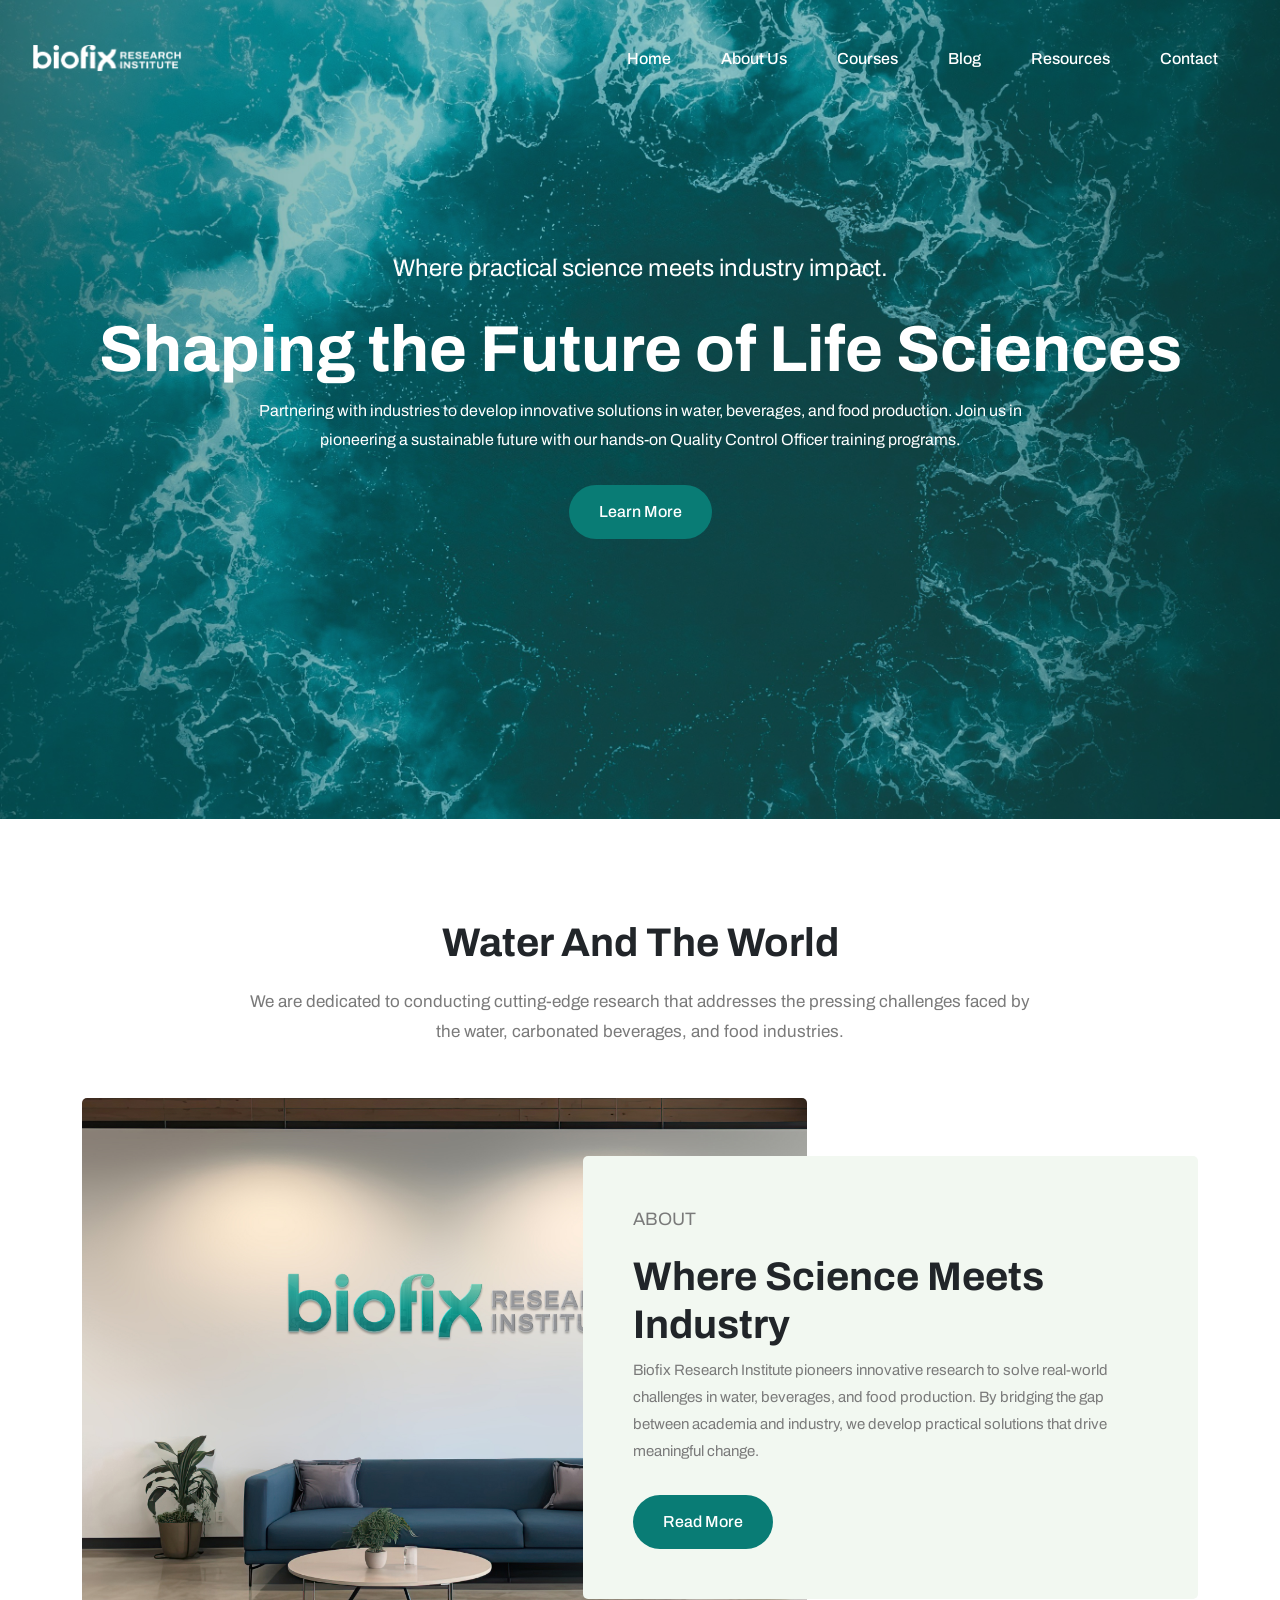
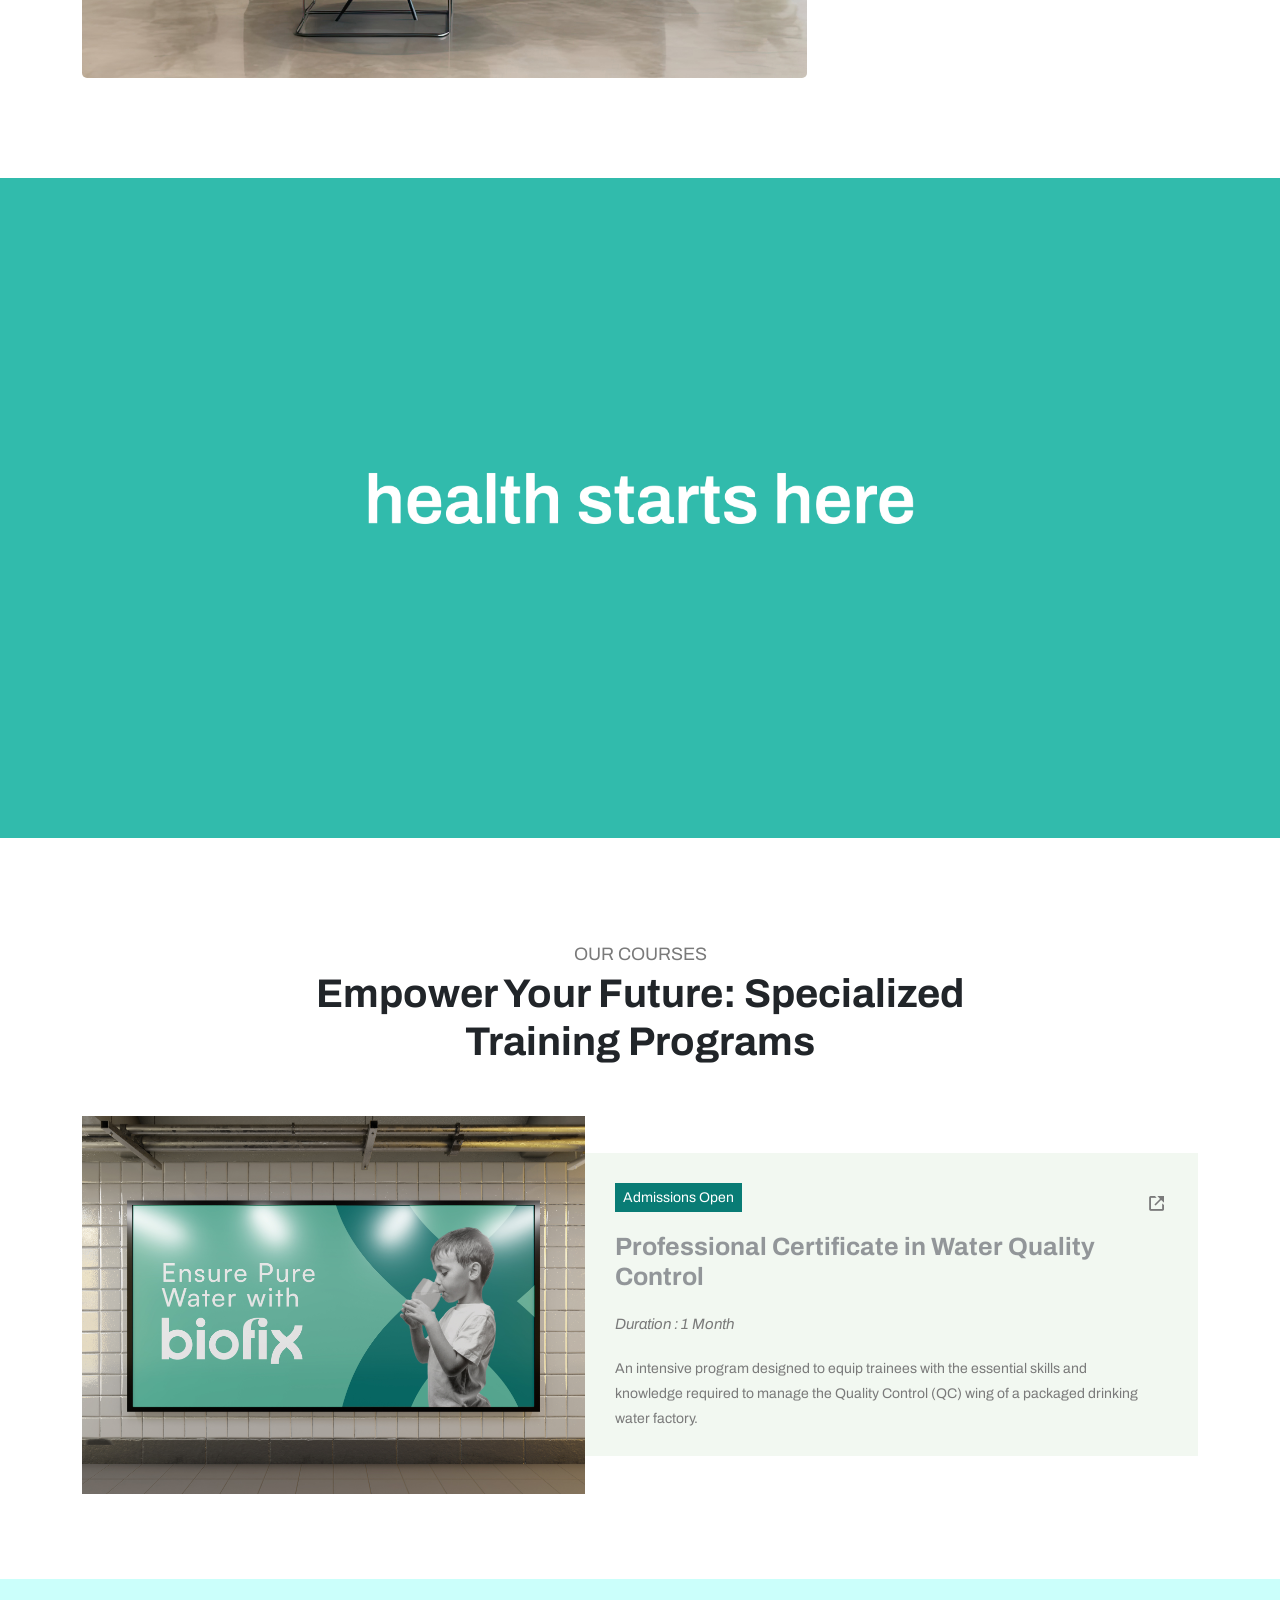
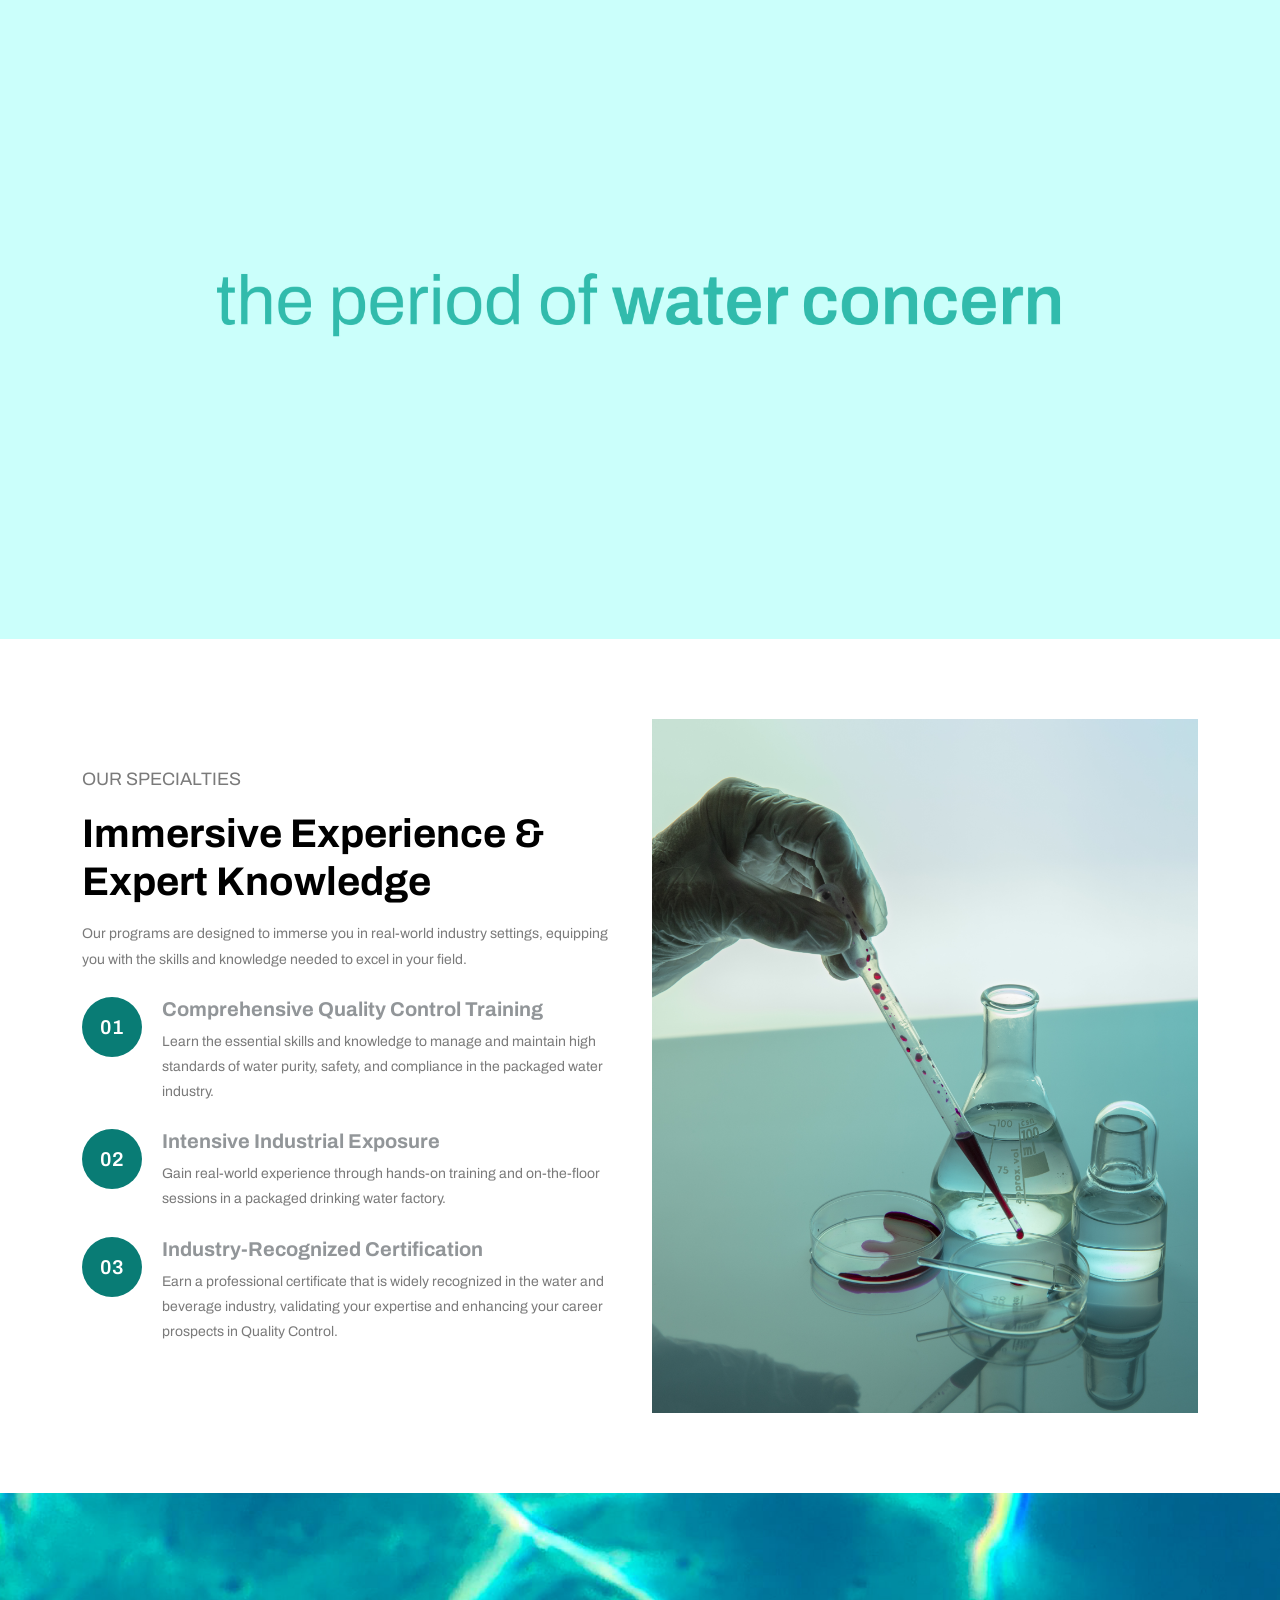
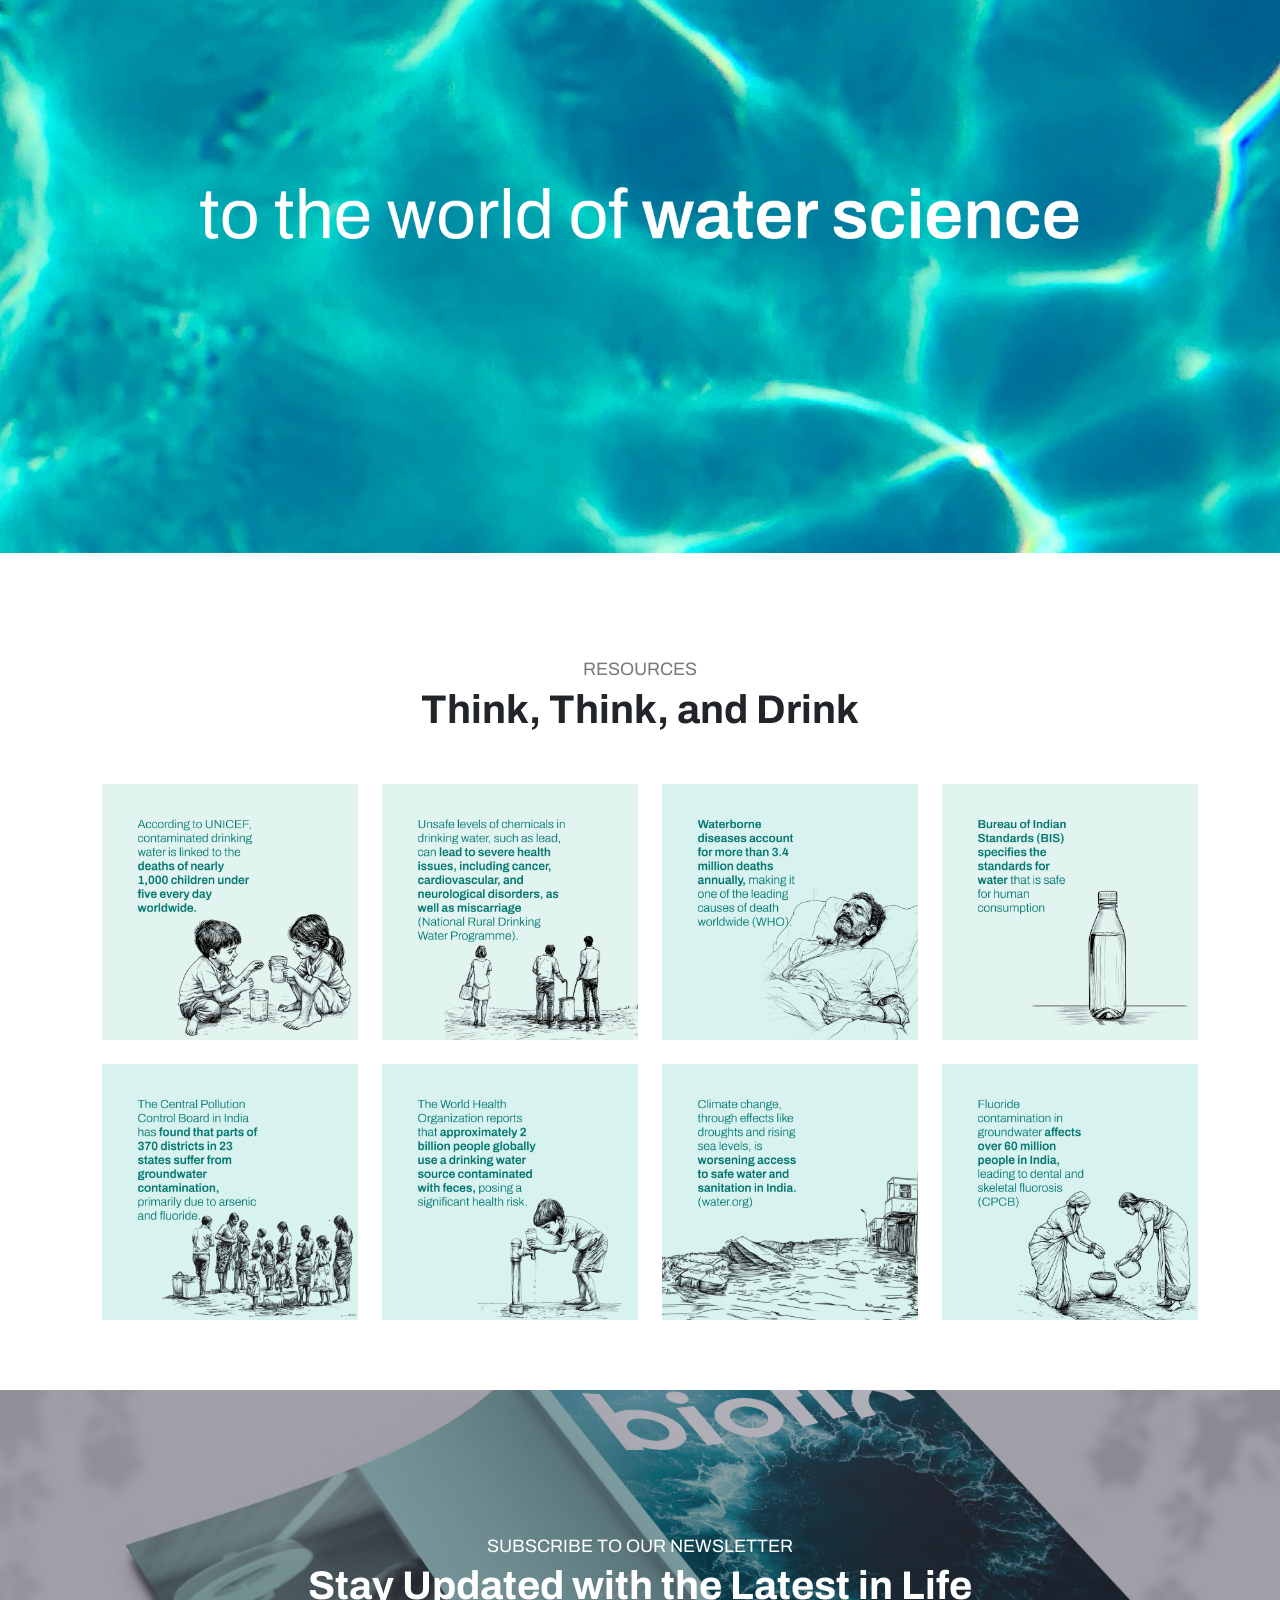
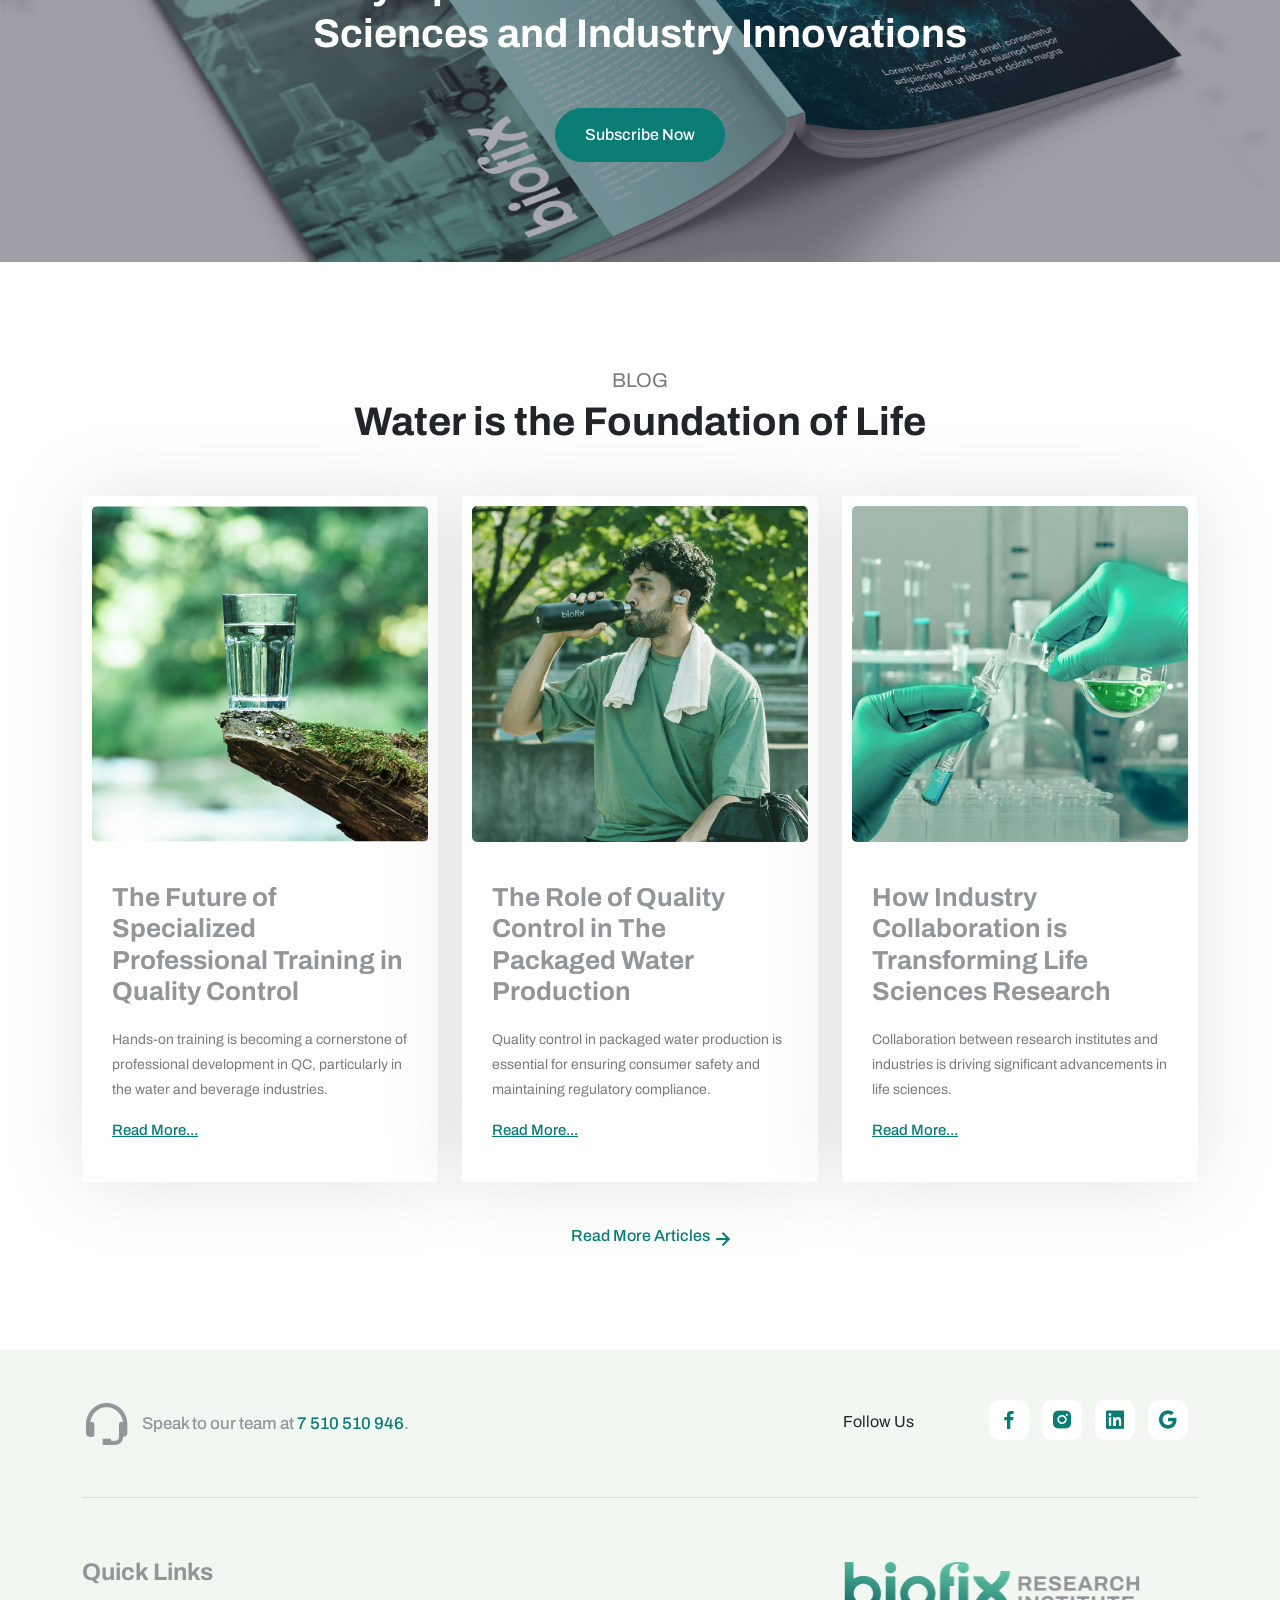
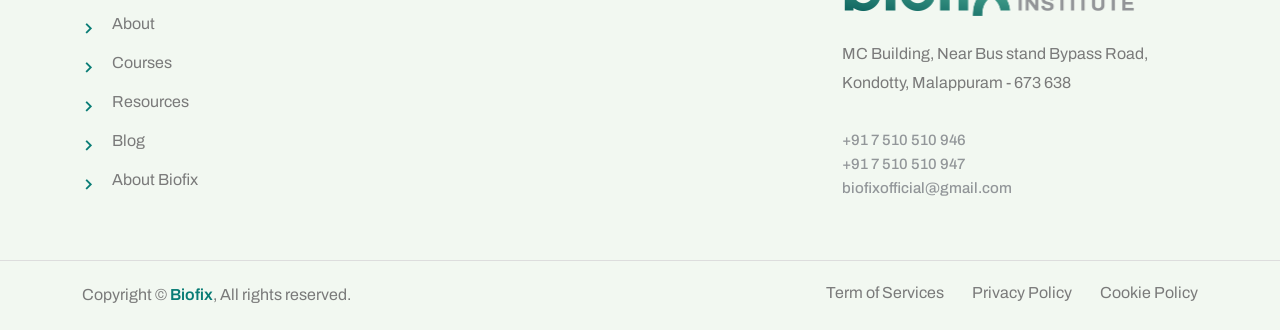
==== index.html @ 5afa079a "feat: initialize Biofix website structure with HTML pages, stylesheets, and assets" ====
<!doctype html>
<html lang="zxx">

<head>
    <!-- Required meta tags -->
    <meta charset="utf-8">
    <meta name="viewport" content="width=device-width, initial-scale=1, shrink-to-fit=no">
    <!-- Replace current meta tags with these optimized versions -->
    <meta name="description"
        content="Biofix Research Institute - Leading life sciences research and quality control training for water, beverage, and food industries. Professional certificate courses in water quality control.">
    <meta name="keywords"
        content="life sciences research, water quality control, quality control training, packaged water industry, food safety, beverage quality, Biofix Research Institute">
    <meta name="author" content="Biofix Research Institute">
    <meta name="description" content="Life Sciences Research Institute">

    <meta property="og:image" content="https:/biofixtechnology.com/assets/img/logo/Biofix.jpg" />

    <!-- Add these after existing meta tags -->
    <meta property="og:title" content="Biofix Research Institute - Life Sciences Research & Quality Control Training">
    <meta property="og:description"
        content="Leading research institute specializing in water, beverage, and food industry solutions. Professional training programs in quality control.">
    <meta property="og:url" content="https://biofixtechnology.com">
    <meta property="og:type" content="website">
    <meta property="og:site_name" content="Biofix Research Institute">

    <meta name="twitter:card" content="summary_large_image">
    <meta name="twitter:title" content="Biofix Research Institute">
    <meta name="twitter:description" content="Life Sciences Research & Quality Control Training">
    <meta name="twitter:image" content="https://biofixtechnology.com/assets/img/logo/Biofix.jpg">

    <!-- Links of CSS files -->
    <link rel="stylesheet" href="assets/css/aos.css">
    <link rel="stylesheet" href="assets/css/bootstrap.min.css">
    <link rel="stylesheet" href="assets/css/boxicons.min.css">
    <link rel="stylesheet" href="assets/css/owl.carousel.min.css">
    <link rel="stylesheet" href="assets/css/flaticon.css">
    <link rel="stylesheet" href="assets/css/magnific-popup.min.css">
    <link rel="stylesheet" href="assets/css/style.css">
    <link rel="stylesheet" href="assets/css/header.css">
    <link rel="stylesheet" href="assets/css/responsive.css">

    <title>Biofix Research Institute</title>
    <link rel="icon" type="image/png" href="assets/img/logo/Biofix-x-01.png">

    <link rel="preconnect" href="https://fonts.googleapis.com">
    <link rel="preconnect" href="https://fonts.gstatic.com" crossorigin>
    <link href="https://fonts.googleapis.com/css2?family=Archivo:ital,wght@0,100..900;1,100..900&display=swap"
        rel="stylesheet">
    <!-- Add this before closing </head> tag -->
    <script type="application/ld+json">
{
  "@context": "https://schema.org",
  "@type": "EducationalOrganization",
  "name": "Biofix Research Institute",
  "description": "Life Sciences Research Institute specializing in water quality control training and research",
  "url": "https://biofixtechnology.com",
  "logo": "https://biofixtechnology.com/assets/img/logo/Biofix-Institute-Logo-05.png",
  "telephone": "+917510510946",
  "email": "biofixofficial@gmail.com",
  "address": {
    "@type": "PostalAddress",
    "streetAddress": "MC Building, Near Bus stand Bypass Road",
    "addressLocality": "Kondotty",
    "addressRegion": "Malappuram",
    "postalCode": "673638",
    "addressCountry": "IN"
  },
  "sameAs": [
    "https://www.facebook.com/biofix.research.institute",
    "https://www.instagram.com/biofix.research.institute/",
    "https://www.linkedin.com/company/biofix-technology-llp/"
  ]
}
</script>
    <!-- Add local business schema -->
    <script type="application/ld+json">
{
  "@context": "https://schema.org",
  "@type": "LocalBusiness",
  "name": "Biofix Research Institute",
  "image": "https://biofixtechnology.com/assets/img/logo/Biofix-Institute-Logo-05.png",
  "address": {
    "@type": "PostalAddress",
    "streetAddress": "MC Building, Near Bus stand Bypass Road",
    "addressLocality": "Kondotty",
    "addressRegion": "Malappuram",
    "postalCode": "673638",
    "addressCountry": "IN"
  },
  "geo": {
    "@type": "GeoCoordinates",
    "latitude": 11.1461,
    "longitude": 75.9669
  },
  "url": "https://biofixtechnology.com",
  "telephone": "+917510510946",
  "openingHours": "Mo-Fr 09:00-18:00",
  "priceRange": "₹₹"
}
</script>
</head>

<body>

    <!-- preloader -->
    <div class="preloader-container" id="preloader">
        <div class="preloader-dot"></div>
        <div class="preloader-dot"></div>
        <div class="preloader-dot"></div>
        <div class="preloader-dot"></div>
        <div class="preloader-dot"></div>
    </div>
    <!-- preloader -->

    <!-- Start Navbar Area Start -->
    <div class="navbar-area style-2" id="navbar">
        <div class="container-fluid">
            <nav class="navbar navbar-expand-lg">
                <a class="navbar-brand" href="index.html">
                    <img class="logo-light" src="assets/img/logo/Biofix-Institute-Logo-White.png" loading="lazy" alt="logo"
                        style="width:300px; padding-left:20px !important;">
                    <img class="logo-dark" src="assets/img/logo/Biofix-Institute-Logo-05.png" loading="lazy" alt="logo"
                        style="width:300px; padding-left:20px;">
                </a>
                <!-- <div class="other-option d-lg-none">
                    <div class="option-item">
                        <button type="button" class="search-btn" data-bs-toggle="offcanvas" data-bs-target="#staticBackdrop">
                            <i class='bx bx-search'></i>
                        </button>
                    </div>
                </div> -->
                <a class="navbar-toggler" data-bs-toggle="offcanvas" href="#navbarOffcanvas" role="button"
                    aria-controls="navbarOffcanvas">
                    <i class='bx bx-menu'></i>
                </a>
                <div class="collapse navbar-collapse justify-content-between">
                    <ul class="navbar-nav ms-auto">
                        <li class="nav-item"><a href="index.html" class="nav-link">Home</a></li>
                        <li class="nav-item"><a href="#about" class="nav-link">About Us</a></li>
                        <li class="nav-item"><a href="#courses" class="nav-link">Courses</a></li>
                        <li class="nav-item"><a href="#blog" class="nav-link">Blog</a></li>
                        <li class="nav-item"><a href="#resources" class="nav-link">Resources</a></li>
                        <li class="nav-item"><a href="#contact" class="nav-link">Contact</a></li>
                    </ul>
                </div>
            </nav>
        </div>
    </div>
    <!-- End Navbar Area Start -->

    <!-- Start Responsive Navbar Area -->
    <div class="responsive-navbar offcanvas offcanvas-end" data-bs-backdrop="static" tabindex="-1" id="navbarOffcanvas">
        <div class="offcanvas-header">
            <a href="index.html" class="logo d-inline-block">
                <img class="logo-light" src="assets/img/logo/Biofix Institute Logo-01.png" alt="logo">
            </a>
            <button type="button" class="btn-close" data-bs-dismiss="offcanvas" aria-label="Close"></button>
        </div>
        <div class="offcanvas-body">
            <div class="accordion" id="navbarAccordion">
                <div class="accordion-item"><a class="accordion-link without-icon" href="index.html">Home</a></div>
                <div class="accordion-item"><a class="accordion-link without-icon" href="#about">About Us</a></div>
                <div class="accordion-item"><a class="accordion-link without-icon" href="#courses">Courses</a></div>
                <div class="accordion-item"><a class="accordion-link without-icon" href="#resources">Resources</a></div>
                <div class="accordion-item"><a class="accordion-link without-icon" href="#blog">Blog</a></div>
                <div class="accordion-item"><a class="accordion-link without-icon" href="#contact">Contact</a></div>
            </div>
            <div class="offcanvas-contact-info">
                <h4>Contact Info</h4>
                <ul class="contact-info list-style">
                    <li>
                        <i class="bx bxs-envelope"></i>
                        <a href="biofixofficial@gmail.com">biofixofficial@gmail.com</a>
                    </li>
                    <li>
                        <i class="bx bxs-time"></i>
                        <p>Mon - Fri: 9:00 - 18:00</p>
                    </li>
                </ul>
                <ul class="social-profile list-style">
                    <li><a href="https://www.facebook.com/biofix.research.institute" target="_blank"><i
                                class='bx bxl-facebook'></i></a></li>
                    <li><a href="https://www.instagram.com/biofix.research.institute/" target="_blank"><i
                                class='bx bxl-instagram'></i></a></li>
                    <li><a href="https://www.linkedin.com/company/biofix-technology-llp/" target="_blank"><i
                                class='bx bxl-linkedin'></i></a></li>
                    <li><a href="#" target="_blank"><i class='bx bxl-google'></i></a></li>
                </ul>
            </div>
        </div>
    </div>
    <!-- End Responsive Navbar Area -->

    <!-- Start Clgun Banner 2 Area -->
    <div class="banner-area-2 big-bg-2">
        <div class="container">
            <div class="banner-content-2">
                <div class="content">
                    <span data-aos="fade-zoom-in" data-aos-delay="300">Where practical science meets industry
                        impact.</span>
                    <h1 data-aos="fade-up" data-aos-delay="200">Shaping the Future of Life Sciences</h1>
                    <p data-aos="fade-up" data-aos-delay="300">
                        Partnering with industries to develop innovative solutions in water, beverages, and food
                        production.
                        Join us in pioneering a sustainable future with our hands-on Quality Control Officer training
                        programs.
                    </p>
                    <div class="buttons-action" data-aos="fade-up" data-aos-delay="100">
                        <a class="default-btn" href="#about">Learn More</a>
                    </div>
                </div>
            </div>
        </div>
    </div>
    <!-- End Clgun Banner 2 Area -->

    <!-- Start About Us Area 2 -->
    <div id="about" class="about-us-area-2 ptb-100">
        <div class="container">
            <div class="section-title" data-aos="fade-up" data-aos-delay="100">
                <h2>Water And The World</h2>
                <p>We are dedicated to conducting cutting-edge research that addresses the pressing challenges faced by
                    the water, carbonated beverages, and food industries.</p>
            </div>
            <div class="about-content-courser owl-carousel owl-theme">
                <div class="content-items" data-dot="<button>01</button>">
                    <div class="image ct-bg-1" data-aos="fade-zoom-in" data-aos-delay="100">
                    </div>
                    <div class="content" data-aos="fade-up" data-aos-delay="200">
                        <span>About</span>
                        <h2>Where Science Meets Industry</h2>
                        <p>Biofix Research Institute pioneers innovative research to solve real-world challenges in
                            water, beverages, and food production. By bridging the gap between academia and industry, we
                            develop practical solutions that drive meaningful change.</p>
                        <a class="default-btn" href="about-us.html">Read More</a>
                    </div>
                </div>
            </div>

        </div>
    </div>
    <!-- End About Us Area 2 -->

    <!-- Start Video Area -->
    <div class="video-area-1">
        <div class="container">
            <div class="video-play-btn" data-aos="fade-zoom-in" data-aos-delay="100">
                <!--<a class="popup-youtube" href="https://www.youtube.com/watch?v=B03IqRlOhG0">Play</a>-->
            </div>
        </div>
    </div>
    <!-- End Video Area  -->

    <!-- Start Events Area 2 -->
    <div class="events-area-2 pt-100" id="courses">
        <div class="container">
            <div class="section-title section-title-2" data-aos="fade-up" data-aos-delay="100">
                <div class="sub-title">
                    <p>OUR Courses</p>
                </div>
                <h2>Empower Your Future: Specialized Training Programs</h2>
            </div>

            <!-- Top Event -->
            <div class="event lg" data-aos="fade-up" data-aos-delay="100">
                <div class="content">
                    <div class="image">
                        <img src="assets/img/Indoor Hoarding.jpg" alt="image">
                    </div>
                    <div class="text">
                        <div class="tag">Admissions Open</div>
                        <h2><a href="course-details.html">Professional Certificate in Water Quality Control</a></h2>
                        <span><i>Duration : 1 Month</i></span>
                        <p>An intensive program designed to equip trainees with the essential skills and knowledge
                            required to manage the Quality Control (QC) wing of a packaged drinking water factory.</p>
                        <div class="link"><a href="course-details.html"><i class='bx bx-link-external'></i></a></div>
                    </div>
                </div>
            </div>
        </div>
    </div>
    <!-- End Events Area 2 -->

    <!-- Start Video Area -->
    <div class="video-area-2">
        <div class="container">
            <div class="video-play-btn" data-aos="fade-zoom-in" data-aos-delay="100">
                <!-- <a class="popup-youtube" href="https://www.youtube.com/watch?v=B03IqRlOhG0">Play</a> -->
            </div>
        </div>
    </div>
    <!-- End Video Area  -->

    <!-- Start About University Area -->
    <div class="about-university-area">
        <div class="about-university">
            <div class="container">
                <div class="row align-items-center">
                    <div class="col-lg-6" data-aos="fade-up" data-aos-delay="100">
                        <div class="sub-title">
                            <p>OUR SPECIALTIES</p>
                        </div>
                        <div class="content">
                            <h2>Immersive Experience & Expert Knowledge</h2>
                            <p>
                                Our programs are designed to immerse you in real-world industry settings, equipping you
                                with the skills and knowledge needed to excel in your field.
                            </p>
                            <div class="item">
                                <div class="item-content">
                                    <div class="number">
                                        <h4>01</h4>
                                    </div>
                                    <h3>Comprehensive Quality Control Training</h3>
                                    <p>Learn the essential skills and knowledge to manage and maintain high standards of
                                        water purity, safety, and compliance in the packaged water industry.</p>
                                </div>
                            </div>
                            <div class="item">
                                <div class="item-content">
                                    <div class="number">
                                        <h4>02</h4>
                                    </div>
                                    <h3>Intensive Industrial Exposure</h3>
                                    <p>Gain real-world experience through hands-on training and on-the-floor sessions in
                                        a packaged drinking water factory.</p>
                                </div>
                            </div>
                            <div class="item">
                                <div class="item-content">
                                    <div class="number">
                                        <h4>03</h4>
                                    </div>
                                    <h3>Industry-Recognized Certification</h3>
                                    <p>Earn a professional certificate that is widely recognized in the water and
                                        beverage industry, validating your expertise and enhancing your career prospects
                                        in Quality Control.</p>
                                </div>
                            </div>
                        </div>
                    </div>
                    <div class="col-lg-6" data-aos="fade-zoom-in" data-aos-delay="100">
                        <div class="academic-images">
                            <img src="assets/img/lab.jpg" alt="image">
                        </div>
                    </div>
                </div>
            </div>
        </div>
    </div>
    <!-- End About University Area -->

    <!-- Start Video Area -->
    <div class="video-area-3">
        <div class="container">
            <div class="video-play-btn" data-aos="fade-zoom-in" data-aos-delay="100">
                <!-- <a class="popup-youtube" href="https://www.youtube.com/watch?v=B03IqRlOhG0">Play</a> -->
            </div>
        </div>
    </div>
    <!-- End Video Area  -->

    <!-- Start Academics Section Area -->
    <div class="academics-section pt-100 pb-70" id="resources">
        <div class="container">

            <div class="section-title section-title-2" data-aos="fade-up" data-aos-delay="100">
                <div class="sub-title">
                    <p>RESOURCES</p>
                </div>
                <h2>Think, Think, and Drink</h2>
            </div>

            <div class="ac-overview">
                <div class="faculty-model">
                    <div class="row">
                        <div class="col-lg-3 col-sm-3 col-md-3">
                            <div class="faculty-card">
                                <div class="image">
                                    <img src="assets/img/info/1.jpg" alt="image">
                                    <div class="info">
                                        <p>
                                            The devastating impact of unclean water is evident in the lives of young
                                            children. UNICEF data reveals that almost 1,000 children under five succumb
                                            to waterborne diseases every day worldwide.
                                        </p>
                                    </div>
                                </div>
                            </div>
                        </div>
                        <div class="col-lg-3 col-sm-3 col-md-3">
                            <div class="faculty-card">
                                <div class="image">
                                    <img src="assets/img/info/2.jpg" alt="image">
                                    <div class="info">
                                        <p>
                                            The National Rural Drinking Water Programme highlights the dangers of
                                            chemical contamination in drinking water. Lead exposure, in particular, can
                                            result in a range of severe health problems. It's time to prioritize water
                                            safety.
                                        </p>
                                    </div>
                                </div>
                            </div>
                        </div>
                        <div class="col-lg-3 col-sm-3 col-md-3">
                            <div class="faculty-card">
                                <div class="image">
                                    <img src="assets/img/info/3.jpg" alt="image">
                                    <div class="info">
                                        <p>
                                            A sobering statistic: Waterborne diseases claim over 3.4 million lives
                                            annually, making it a leading global health crisis. WHO highlights the
                                            urgent need for improved water sanitation and access to clean water.
                                        </p>
                                    </div>
                                </div>
                            </div>
                        </div>
                        <div class="col-lg-3 col-sm-3 col-md-3">
                            <div class="faculty-card">
                                <div class="image">
                                    <img src="assets/img/info/4.jpg" alt="image">
                                    <div class="info">
                                        <p>
                                            Ensuring safe drinking water is a priority. The Bureau of Indian Standards
                                            (BIS) sets the quality benchmarks for water safe for human consumption.
                                        </p>
                                    </div>
                                </div>
                            </div>
                        </div>
                    </div>
                    <br>
                    <div class="row">
                        <div class="col-lg-3 col-sm-3 col-md-3">
                            <div class="faculty-card">
                                <div class="image">
                                    <img src="assets/img/info/5.jpg" alt="image">
                                    <div class="info">
                                        <p>
                                            A concerning report from India's Central Pollution Control Board reveals
                                            groundwater contamination in parts of 370 districts across 23 states.
                                            Arsenic and fluoride are the primary contaminants.
                                        </p>
                                    </div>
                                </div>
                            </div>
                        </div>
                        <div class="col-lg-3 col-sm-3 col-md-3">
                            <div class="faculty-card">
                                <div class="image">
                                    <img src="assets/img/info/6.jpg" alt="image">
                                    <div class="info">
                                        <p>
                                            The World Health Organization reports that fecal contamination in drinking
                                            water sources affects approximately 2 billion people. This alarming
                                            statistic highlights the urgent need for improved water sanitation.
                                        </p>
                                    </div>
                                </div>
                            </div>
                        </div>
                        <div class="col-lg-3 col-sm-3 col-md-3">
                            <div class="faculty-card">
                                <div class="image">
                                    <img src="assets/img/info/7.jpg" alt="image">
                                    <div class="info">
                                        <p>
                                            Climate change is exacerbating water scarcity and sanitation challenges in
                                            India through increased droughts and rising sea levels.
                                        </p>
                                    </div>
                                </div>
                            </div>
                        </div>
                        <div class="col-lg-3 col-sm-3 col-md-3">
                            <div class="faculty-card">
                                <div class="image">
                                    <img src="assets/img/info/8.jpg" alt="image">
                                    <div class="info">
                                        <p>
                                            Over 60 million Indians are affected by fluoride contamination in their
                                            groundwater, according to the Central Pollution Control Board (CPCB). This
                                            leads to serious health issues such as dental and skeletal fluorosis.
                                        </p>
                                    </div>
                                </div>
                            </div>
                        </div>
                    </div>
                </div>
            </div>
        </div>
    </div>
    <!-- End Academics Section Area -->

    <!-- Start Subscribe Area 2 -->
    <div class="subscribe-area subscribe-area-2">
        <div class="container">
            <div class="section-title section-title-2" data-aos="fade-up" data-aos-delay="100">
                <div class="sub-title">
                    <p>Subscribe to Our Newsletter</p>
                </div>
                <h2>Stay Updated with the Latest in Life Sciences and Industry Innovations</h2>
            </div>

            <div class="subscribe-btn text-center" data-aos="fade-up" data-aos-delay="200">
                <a class="default-btn" href="#contact">Subscribe Now</a>
            </div>
        </div>
    </div>
    <!-- End Subscribe Area 2 -->

    <!-- Start Activities Area -->
    <div class="activities-area ptb-100" id="blog">
        <div class="container">
            <div class="section-title" data-aos="fade-up" data-aos-delay="100">
                <div class="sub-title">
                    <p>BLOG</p>
                </div>
                <h2 class="title-anim">Water is the Foundation of Life</h2>
            </div>

            <div class="row justify-content-center">
                <div class="col-lg-4 col-sm-6 col-md-6">
                    <div class="activities-card" data-aos="fade-up" data-aos-delay="100">
                        <div class="image">
                            <img src="assets/img/blog/Biofix Grid for Web-01.jpg" alt="image">
                        </div>
                        <div class="content title-anim">
                            <h2 class="title-anim"><a href="#">The Future of Specialized Professional Training in
                                    Quality Control</a></h2>
                            <p>Hands-on training is becoming a cornerstone of professional development in QC,
                                particularly in the water and beverage industries.</p>
                            <a class="btn" href="#">Read More...</a>
                        </div>
                    </div>
                </div>
                <div class="col-lg-4 col-sm-6 col-md-6">
                    <div class="activities-card" data-aos="fade-up" data-aos-delay="200">
                        <div class="image">
                            <img src="assets/img/blog/Biofix Grid for Web-03.jpg" alt="image">
                        </div>
                        <div class="content title-anim">
                            <h2 class="title-anim"><a href="#">The Role of Quality Control in The Packaged Water
                                    Production</a></h2>
                            <p>Quality control in packaged water production is essential for ensuring consumer safety
                                and maintaining regulatory compliance.</p>
                            <a class="btn" href="#">Read More...</a>
                        </div>
                    </div>
                </div>
                <div class="col-lg-4 col-sm-6 col-md-6">
                    <div class="activities-card" data-aos="fade-up" data-aos-delay="300">
                        <div class="image">
                            <img src="assets/img/blog/Biofix Grid for Web-02.jpg" alt="image">
                        </div>
                        <div class="content title-anim">
                            <h2 class="title-anim"><a href="#">How Industry Collaboration is Transforming Life Sciences
                                    Research</a></h2>
                            <p>Collaboration between research institutes and industries is driving significant
                                advancements in life sciences.</p>
                            <a class="btn" href="#">Read More...</a>
                        </div>
                    </div>
                </div>
            </div>

            <div class="section-btn text-center title-anim" data-aos="fade-zoom-in" data-aos-delay="100">
                <p><a href="#">Read More Articles <i class='bx bx-right-arrow-alt'></i></a></p>
            </div>
        </div>
    </div>
    <!-- End Activities Area -->

    <!-- Start Footer Area -->
    <div class="footer-area-3" id="contact">
        <div class="container">
            <div class="footer-top-info ptb-70">
                <div class="row align-items-center">
                    <div class="col-lg-6 col-sm-6 col-12">
                        <div class="left-content">
                            <p><i class='bx bx-support'></i> Speak to our team at <a href="tel:+917510510946">7 510 510
                                    946</a>.</p>
                        </div>
                    </div>
                    <div class="col-lg-6 col-sm-6 col-12">
                        <div class="right-content">
                            <span>Follow Us</span>
                            <ul>
                                <li><a href="https://www.facebook.com/biofix.research.institute"><i
                                            class='bx bxl-facebook'></i></a></li>
                                <li><a href="https://www.instagram.com/biofix.research.institute/"><i
                                            class='bx bxl-instagram-alt'></i></a></li>
                                <li><a href="https://www.linkedin.com/company/biofix-technology-llp/"><i
                                            class='bx bxl-linkedin-square'></i></a></li>
                                <li><a href="#"><i class='bx bxl-google'></i></a></li>
                            </ul>
                        </div>
                    </div>
                </div>
            </div>
        </div>

        <div class="footer-widget-info ptb-100">
            <div class="container">
                <div class="row">
                    <div class="col-lg-8 col-sm-6 col-md-6">
                        <div class="footer-widget">
                            <h4>Quick Links</h4>
                            <ul>
                                <li><a href="#about"><i class='bx bx-chevron-right'></i> About</a></li>
                                <li><a href="#courses"><i class='bx bx-chevron-right'></i> Courses</a></li>
                                <li><a href="#resources"><i class='bx bx-chevron-right'></i> Resources</a></li>
                                <li><a href="#blog"><i class='bx bx-chevron-right'></i> Blog</a></li>
                                <li><a href="about-us.html"><i class='bx bx-chevron-right'></i> About Biofix</a></li>
                            </ul>
                        </div>
                    </div>
                    <div class="col-lg-4 col-sm-6 col-md-6">
                        <div class="footer-widget">
                            <div class="image">
                                <img src="assets/img/logo/Biofix-Institute-Logo-05.png" style="width: 300px;"
                                    alt="image">
                            </div>
                            <p>MC Building, Near Bus stand Bypass Road,<br>Kondotty, Malappuram - 673 638</p>
                            <div class="info-links">
                                <a href="tel:+917510510946">+91 7 510 510 946</a><br>
                                <a href="tel:+917510510947">+91 7 510 510 947</a><br>
                                <a href="mailto:biofixofficial@gmail.com">biofixofficial@gmail.com</a>
                            </div>
                        </div>
                    </div>
                </div>
            </div>
        </div>
        <div class="copy-right-area">
            <div class="container">
                <div class="row">
                    <div class="col-lg-4 col-xm-6">
                        <div class="cpr-left">
                            <p>Copyright © <a href="index.html">Biofix</a>, All rights reserved.</p>
                        </div>
                    </div>
                    <div class="col-lg-8 col-xm-6">
                        <div class="cpr-right">
                            <ul>
                                <li><a href="#">Term of Services</a></li>
                                <li><a href="#">Privacy Policy</a></li>
                                <li><a href="#">Cookie Policy</a></li>
                            </ul>
                        </div>
                    </div>
                </div>
            </div>
        </div>
    </div>
    <!-- End Footer Area -->

    <div class="go-top active">
        <i class="bx bx-up-arrow-alt"></i>
    </div>

    <!-- Links of JS files -->
    <script src="assets/js/jquery.min.js"></script>
    <script src="assets/js/aos.js"></script>
    <script src="assets/js/bootstrap.min.js"></script>
    <script src="assets/js/magnific-popup.min.js"></script>
    <script src="assets/js/owl.carousel.min.js"></script>
    <script src="assets/js/main.js"></script>
</body>

</html>
---- assets/css/flaticon.css ----
@font-face{font-family:uicons-thin-rounded;src:url("../fonts/uicons-thin-rounded.eot#iefix") format("embedded-opentype"),url("../fonts/uicons-thin-rounded.woff2") format("woff2"),url("../fonts/uicons-thin-rounded.woff") format("woff")}i[class*=" fi-tr-"]:before,i[class^=fi-tr-]:before,span[class*=fi-tr-]:before,span[class^=fi-tr-]:before{font-family:uicons-thin-rounded!important;font-style:normal;font-weight:400!important;font-variant:normal;text-transform:none;line-height:1;-webkit-font-smoothing:antialiased;-moz-osx-font-smoothing:grayscale}.fi-tr-0:before{content:"\f101"}.fi-tr-1:before{content:"\f102"}.fi-tr-2:before{content:"\f103"}.fi-tr-3:before{content:"\f104"}.fi-tr-360-degrees:before{content:"\f105"}.fi-tr-4:before{content:"\f106"}.fi-tr-5:before{content:"\f107"}.fi-tr-6:before{content:"\f108"}.fi-tr-7:before{content:"\f109"}.fi-tr-8:before{content:"\f10a"}.fi-tr-9:before{content:"\f10b"}.fi-tr-a:before{content:"\f10c"}.fi-tr-acorn:before{content:"\f10d"}.fi-tr-ad:before{content:"\f10e"}.fi-tr-address-book:before{content:"\f10f"}.fi-tr-address-card:before{content:"\f110"}.fi-tr-air-conditioner:before{content:"\f111"}.fi-tr-air-freshener:before{content:"\f112"}.fi-tr-airplay:before{content:"\f113"}.fi-tr-alarm-exclamation:before{content:"\f114"}.fi-tr-alarm-plus:before{content:"\f115"}.fi-tr-alarm-snooze:before{content:"\f116"}.fi-tr-album-circle-plus:before{content:"\f117"}.fi-tr-album-circle-user:before{content:"\f118"}.fi-tr-album-collection:before{content:"\f119"}.fi-tr-album:before{content:"\f11a"}.fi-tr-alien:before{content:"\f11b"}.fi-tr-align-slash:before{content:"\f11c"}.fi-tr-anchor:before{content:"\f11d"}.fi-tr-angel:before{content:"\f11e"}.fi-tr-angle-circle-down:before{content:"\f11f"}.fi-tr-angle-circle-left:before{content:"\f120"}.fi-tr-angle-circle-right:before{content:"\f121"}.fi-tr-angle-circle-up:before{content:"\f122"}.fi-tr-angle-double-left:before{content:"\f123"}.fi-tr-angle-double-right:before{content:"\f124"}.fi-tr-angle-double-small-down:before{content:"\f125"}.fi-tr-angle-double-small-left:before{content:"\f126"}.fi-tr-angle-double-small-right:before{content:"\f127"}.fi-tr-angle-double-small-up:before{content:"\f128"}.fi-tr-angle-down:before{content:"\f129"}.fi-tr-angle-left:before{content:"\f12a"}.fi-tr-angle-right:before{content:"\f12b"}.fi-tr-angle-small-down:before{content:"\f12c"}.fi-tr-angle-small-left:before{content:"\f12d"}.fi-tr-angle-small-right:before{content:"\f12e"}.fi-tr-angle-small-up:before{content:"\f12f"}.fi-tr-angle-square-down:before{content:"\f130"}.fi-tr-angle-square-left:before{content:"\f131"}.fi-tr-angle-square-right:before{content:"\f132"}.fi-tr-angle-square-up:before{content:"\f133"}.fi-tr-angle-up:before{content:"\f134"}.fi-tr-angry:before{content:"\f135"}.fi-tr-animated-icon:before{content:"\f136"}.fi-tr-apartment:before{content:"\f137"}.fi-tr-aperture:before{content:"\f138"}.fi-tr-api:before{content:"\f139"}.fi-tr-apple-crate:before{content:"\f13a"}.fi-tr-archway:before{content:"\f13b"}.fi-tr-arrow-alt-circle-down:before{content:"\f13c"}.fi-tr-arrow-alt-circle-left:before{content:"\f13d"}.fi-tr-arrow-alt-circle-right:before{content:"\f13e"}.fi-tr-arrow-alt-circle-up:before{content:"\f13f"}.fi-tr-arrow-alt-down:before{content:"\f140"}.fi-tr-arrow-alt-from-bottom:before{content:"\f141"}.fi-tr-arrow-alt-from-left:before{content:"\f142"}.fi-tr-arrow-alt-from-right:before{content:"\f143"}.fi-tr-arrow-alt-from-top:before{content:"\f144"}.fi-tr-arrow-alt-left:before{content:"\f145"}.fi-tr-arrow-alt-right:before{content:"\f146"}.fi-tr-arrow-alt-square-down:before{content:"\f147"}.fi-tr-arrow-alt-square-left:before{content:"\f148"}.fi-tr-arrow-alt-square-right:before{content:"\f149"}.fi-tr-arrow-alt-square-up:before{content:"\f14a"}.fi-tr-arrow-alt-to-bottom:before{content:"\f14b"}.fi-tr-arrow-alt-to-left:before{content:"\f14c"}.fi-tr-arrow-alt-to-right:before{content:"\f14d"}.fi-tr-arrow-alt-to-top:before{content:"\f14e"}.fi-tr-arrow-alt-up:before{content:"\f14f"}.fi-tr-arrow-circle-down:before{content:"\f150"}.fi-tr-arrow-circle-left:before{content:"\f151"}.fi-tr-arrow-circle-right:before{content:"\f152"}.fi-tr-arrow-circle-up:before{content:"\f153"}.fi-tr-arrow-down-from-dotted-line:before{content:"\f154"}.fi-tr-arrow-down-left:before{content:"\f155"}.fi-tr-arrow-down-small-big:before{content:"\f156"}.fi-tr-arrow-down-to-dotted-line:before{content:"\f157"}.fi-tr-arrow-down-to-square:before{content:"\f158"}.fi-tr-arrow-down-triangle-square:before{content:"\f159"}.fi-tr-arrow-down:before{content:"\f15a"}.fi-tr-arrow-from-left:before{content:"\f15b"}.fi-tr-arrow-from-right:before{content:"\f15c"}.fi-tr-arrow-from-top:before{content:"\f15d"}.fi-tr-arrow-left-from-line:before{content:"\f15e"}.fi-tr-arrow-left:before{content:"\f15f"}.fi-tr-arrow-right-to-bracket:before{content:"\f160"}.fi-tr-arrow-right:before{content:"\f161"}.fi-tr-arrow-small-down:before{content:"\f162"}.fi-tr-arrow-small-left:before{content:"\f163"}.fi-tr-arrow-small-right:before{content:"\f164"}.fi-tr-arrow-small-up:before{content:"\f165"}.fi-tr-arrow-square-down:before{content:"\f166"}.fi-tr-arrow-square-left:before{content:"\f167"}.fi-tr-arrow-square-right:before{content:"\f168"}.fi-tr-arrow-square-up:before{content:"\f169"}.fi-tr-arrow-to-bottom:before{content:"\f16a"}.fi-tr-arrow-to-left:before{content:"\f16b"}.fi-tr-arrow-to-right:before{content:"\f16c"}.fi-tr-arrow-to-top:before{content:"\f16d"}.fi-tr-arrow-trend-down:before{content:"\f16e"}.fi-tr-arrow-trend-up:before{content:"\f16f"}.fi-tr-arrow-turn-down-left:before{content:"\f170"}.fi-tr-arrow-turn-down-right:before{content:"\f171"}.fi-tr-arrow-up-from-dotted-line:before{content:"\f172"}.fi-tr-arrow-up-from-square:before{content:"\f173"}.fi-tr-arrow-up-left-from-circle:before{content:"\f174"}.fi-tr-arrow-up-left:before{content:"\f175"}.fi-tr-arrow-up-right-and-arrow-down-left-from-center:before{content:"\f176"}.fi-tr-arrow-up-right-from-square:before{content:"\f177"}.fi-tr-arrow-up-right:before{content:"\f178"}.fi-tr-arrow-up-small-big:before{content:"\f179"}.fi-tr-arrow-up-square-triangle:before{content:"\f17a"}.fi-tr-arrow-up-to-dotted-line:before{content:"\f17b"}.fi-tr-arrow-up:before{content:"\f17c"}.fi-tr-arrows-alt-h:before{content:"\f17d"}.fi-tr-arrows-alt-v:before{content:"\f17e"}.fi-tr-arrows-alt:before{content:"\f17f"}.fi-tr-arrows-cross:before{content:"\f180"}.fi-tr-arrows-from-dotted-line:before{content:"\f181"}.fi-tr-arrows-from-line:before{content:"\f182"}.fi-tr-arrows-h-copy:before{content:"\f183"}.fi-tr-arrows-h:before{content:"\f184"}.fi-tr-arrows-repeat-1:before{content:"\f185"}.fi-tr-arrows-repeat:before{content:"\f186"}.fi-tr-arrows-retweet:before{content:"\f187"}.fi-tr-arrows-to-dotted-line:before{content:"\f188"}.fi-tr-arrows-to-line:before{content:"\f189"}.fi-tr-arrows:before{content:"\f18a"}.fi-tr-assistive-listening-systems:before{content:"\f18b"}.fi-tr-at:before{content:"\f18c"}.fi-tr-attribution-pen:before{content:"\f18d"}.fi-tr-attribution-pencil:before{content:"\f18e"}.fi-tr-aubergine:before{content:"\f18f"}.fi-tr-audio-description-slash:before{content:"\f190"}.fi-tr-austral-sign:before{content:"\f191"}.fi-tr-avocado:before{content:"\f192"}.fi-tr-b:before{content:"\f193"}.fi-tr-baby-carriage:before{content:"\f194"}.fi-tr-baby:before{content:"\f195"}.fi-tr-background:before{content:"\f196"}.fi-tr-bacon:before{content:"\f197"}.fi-tr-bacteria:before{content:"\f198"}.fi-tr-bacterium:before{content:"\f199"}.fi-tr-badge-check:before{content:"\f19a"}.fi-tr-badge-dollar:before{content:"\f19b"}.fi-tr-badge-percent:before{content:"\f19c"}.fi-tr-badge-sheriff:before{content:"\f19d"}.fi-tr-bags-shopping:before{content:"\f19e"}.fi-tr-bahai:before{content:"\f19f"}.fi-tr-baht-sign:before{content:"\f1a0"}.fi-tr-balance-scale-left:before{content:"\f1a1"}.fi-tr-balance-scale-right:before{content:"\f1a2"}.fi-tr-balance-scale:before{content:"\f1a3"}.fi-tr-ball-pile:before{content:"\f1a4"}.fi-tr-ballot-check:before{content:"\f1a5"}.fi-tr-ballot:before{content:"\f1a6"}.fi-tr-ban-bug:before{content:"\f1a7"}.fi-tr-bangladeshi-taka-sign:before{content:"\f1a8"}.fi-tr-banjo:before{content:"\f1a9"}.fi-tr-barcode-read:before{content:"\f1aa"}.fi-tr-barcode-scan:before{content:"\f1ab"}.fi-tr-barcode:before{content:"\f1ac"}.fi-tr-bars-filter:before{content:"\f1ad"}.fi-tr-bars-progress:before{content:"\f1ae"}.fi-tr-bars-sort:before{content:"\f1af"}.fi-tr-bars-staggered:before{content:"\f1b0"}.fi-tr-baseball-alt:before{content:"\f1b1"}.fi-tr-basket-shopping-simple:before{content:"\f1b2"}.fi-tr-basketball-hoop:before{content:"\f1b3"}.fi-tr-battery-bolt:before{content:"\f1b4"}.fi-tr-battery-empty:before{content:"\f1b5"}.fi-tr-battery-exclamation:before{content:"\f1b6"}.fi-tr-battery-full:before{content:"\f1b7"}.fi-tr-battery-half:before{content:"\f1b8"}.fi-tr-battery-quarter:before{content:"\f1b9"}.fi-tr-battery-slash:before{content:"\f1ba"}.fi-tr-battery-three-quarters:before{content:"\f1bb"}.fi-tr-beacon:before{content:"\f1bc"}.fi-tr-bed-alt:before{content:"\f1bd"}.fi-tr-bell-concierge:before{content:"\f1be"}.fi-tr-bell-slash:before{content:"\f1bf"}.fi-tr-bells:before{content:"\f1c0"}.fi-tr-bench-tree:before{content:"\f1c1"}.fi-tr-betamax:before{content:"\f1c2"}.fi-tr-biking-mountain:before{content:"\f1c3"}.fi-tr-biking:before{content:"\f1c4"}.fi-tr-binary-circle-check:before{content:"\f1c5"}.fi-tr-binary-lock:before{content:"\f1c6"}.fi-tr-binary-slash:before{content:"\f1c7"}.fi-tr-binary:before{content:"\f1c8"}.fi-tr-binoculars:before{content:"\f1c9"}.fi-tr-biohazard:before{content:"\f1ca"}.fi-tr-bitcoin-sign:before{content:"\f1cb"}.fi-tr-blender-phone:before{content:"\f1cc"}.fi-tr-blinds-open:before{content:"\f1cd"}.fi-tr-blinds-raised:before{content:"\f1ce"}.fi-tr-blinds:before{content:"\f1cf"}.fi-tr-block-brick:before{content:"\f1d0"}.fi-tr-block-quote:before{content:"\f1d1"}.fi-tr-block:before{content:"\f1d2"}.fi-tr-blog-pencil:before{content:"\f1d3"}.fi-tr-blog-text:before{content:"\f1d4"}.fi-tr-bolt-auto:before{content:"\f1d5"}.fi-tr-bolt-slash:before{content:"\f1d6"}.fi-tr-bolt:before{content:"\f1d7"}.fi-tr-bomb:before{content:"\f1d8"}.fi-tr-bone-break:before{content:"\f1d9"}.fi-tr-bone:before{content:"\f1da"}.fi-tr-bong:before{content:"\f1db"}.fi-tr-book-arrow-right:before{content:"\f1dc"}.fi-tr-book-arrow-up:before{content:"\f1dd"}.fi-tr-book-atlas:before{content:"\f1de"}.fi-tr-book-bookmark:before{content:"\f1df"}.fi-tr-book-circle-arrow-right:before{content:"\f1e0"}.fi-tr-book-circle-arrow-up:before{content:"\f1e1"}.fi-tr-book-copy:before{content:"\f1e2"}.fi-tr-book-dead:before{content:"\f1e3"}.fi-tr-book-font:before{content:"\f1e4"}.fi-tr-book-medical:before{content:"\f1e5"}.fi-tr-book-open-cover:before{content:"\f1e6"}.fi-tr-book-open-reader:before{content:"\f1e7"}.fi-tr-book-quran:before{content:"\f1e8"}.fi-tr-book-section:before{content:"\f1e9"}.fi-tr-book-spells:before{content:"\f1ea"}.fi-tr-book-tanakh:before{content:"\f1eb"}.fi-tr-book-user:before{content:"\f1ec"}.fi-tr-bookmark-slash:before{content:"\f1ed"}.fi-tr-books-medical:before{content:"\f1ee"}.fi-tr-books:before{content:"\f1ef"}.fi-tr-border-all:before{content:"\f1f0"}.fi-tr-border-bottom:before{content:"\f1f1"}.fi-tr-border-center-h:before{content:"\f1f2"}.fi-tr-border-center-v:before{content:"\f1f3"}.fi-tr-border-inner:before{content:"\f1f4"}.fi-tr-border-left:before{content:"\f1f5"}.fi-tr-border-none:before{content:"\f1f6"}.fi-tr-border-outer:before{content:"\f1f7"}.fi-tr-border-right:before{content:"\f1f8"}.fi-tr-border-style-alt:before{content:"\f1f9"}.fi-tr-border-style:before{content:"\f1fa"}.fi-tr-border-top:before{content:"\f1fb"}.fi-tr-bottle:before{content:"\f1fc"}.fi-tr-bow-arrow:before{content:"\f1fd"}.fi-tr-bowl-chopsticks-noodles:before{content:"\f1fe"}.fi-tr-bowl-chopsticks:before{content:"\f1ff"}.fi-tr-bowl-rice:before{content:"\f200"}.fi-tr-bowling-ball:before{content:"\f201"}.fi-tr-bowling-pins:before{content:"\f202"}.fi-tr-box-ballot:before{content:"\f203"}.fi-tr-box-check:before{content:"\f204"}.fi-tr-box-dollar:before{content:"\f205"}.fi-tr-box-fragile:before{content:"\f206"}.fi-tr-box-heart:before{content:"\f207"}.fi-tr-box-open-full:before{content:"\f208"}.fi-tr-box-open:before{content:"\f209"}.fi-tr-box-tissue:before{content:"\f20a"}.fi-tr-box-up:before{content:"\f20b"}.fi-tr-boxes:before{content:"\f20c"}.fi-tr-boxing-glove:before{content:"\f20d"}.fi-tr-bracket-curly-right:before{content:"\f20e"}.fi-tr-bracket-curly:before{content:"\f20f"}.fi-tr-bracket-round-right:before{content:"\f210"}.fi-tr-bracket-round:before{content:"\f211"}.fi-tr-bracket-square-right:before{content:"\f212"}.fi-tr-bracket-square:before{content:"\f213"}.fi-tr-brackets-curly:before{content:"\f214"}.fi-tr-brackets-round:before{content:"\f215"}.fi-tr-brackets-square:before{content:"\f216"}.fi-tr-braille:before{content:"\f217"}.fi-tr-brain-circuit:before{content:"\f218"}.fi-tr-brain:before{content:"\f219"}.fi-tr-bread-loaf:before{content:"\f21a"}.fi-tr-bread:before{content:"\f21b"}.fi-tr-briefcase-arrow-right:before{content:"\f21c"}.fi-tr-briefcase-blank:before{content:"\f21d"}.fi-tr-brightness-low:before{content:"\f21e"}.fi-tr-brightness:before{content:"\f21f"}.fi-tr-bring-forward:before{content:"\f220"}.fi-tr-bring-front:before{content:"\f221"}.fi-tr-broadcast-Twoer:before{content:"\f222"}.fi-tr-broccoli:before{content:"\f223"}.fi-tr-broken-image:before{content:"\f224"}.fi-tr-browsers:before{content:"\f225"}.fi-tr-bug-slash:before{content:"\f226"}.fi-tr-bullet:before{content:"\f227"}.fi-tr-bullhorn:before{content:"\f228"}.fi-tr-bullseye-arrow:before{content:"\f229"}.fi-tr-bullseye-pointer:before{content:"\f22a"}.fi-tr-bullseye:before{content:"\f22b"}.fi-tr-burger-alt:before{content:"\f22c"}.fi-tr-burger-fries:before{content:"\f22d"}.fi-tr-burger-glass:before{content:"\f22e"}.fi-tr-burrito:before{content:"\f22f"}.fi-tr-bus-alt:before{content:"\f230"}.fi-tr-bus:before{content:"\f231"}.fi-tr-business-time:before{content:"\f232"}.fi-tr-c:before{content:"\f233"}.fi-tr-cabin:before{content:"\f234"}.fi-tr-cactus:before{content:"\f235"}.fi-tr-calculator-simple:before{content:"\f236"}.fi-tr-calendar-arrow-down:before{content:"\f237"}.fi-tr-calendar-arrow-up:before{content:"\f238"}.fi-tr-calendar-check:before{content:"\f239"}.fi-tr-calendar-clock:before{content:"\f23a"}.fi-tr-calendar-day:before{content:"\f23b"}.fi-tr-calendar-days:before{content:"\f23c"}.fi-tr-calendar-exclamation:before{content:"\f23d"}.fi-tr-calendar-heart:before{content:"\f23e"}.fi-tr-calendar-image:before{content:"\f23f"}.fi-tr-calendar-lines-pen:before{content:"\f240"}.fi-tr-calendar-lines:before{content:"\f241"}.fi-tr-calendar-minus:before{content:"\f242"}.fi-tr-calendar-pen:before{content:"\f243"}.fi-tr-calendar-plus:before{content:"\f244"}.fi-tr-calendar-star:before{content:"\f245"}.fi-tr-calendar-week:before{content:"\f246"}.fi-tr-calendar-xmark:before{content:"\f247"}.fi-tr-calendars:before{content:"\f248"}.fi-tr-call-history:before{content:"\f249"}.fi-tr-call-incoming:before{content:"\f24a"}.fi-tr-call-missed:before{content:"\f24b"}.fi-tr-call-outgoing:before{content:"\f24c"}.fi-tr-camcorder:before{content:"\f24d"}.fi-tr-camera-cctv:before{content:"\f24e"}.fi-tr-camera-movie:before{content:"\f24f"}.fi-tr-camera-retro:before{content:"\f250"}.fi-tr-camera-rotate:before{content:"\f251"}.fi-tr-camera-security:before{content:"\f252"}.fi-tr-camera-slash:before{content:"\f253"}.fi-tr-camera-viewfinder:before{content:"\f254"}.fi-tr-campfire:before{content:"\f255"}.fi-tr-candle-holder:before{content:"\f256"}.fi-tr-candy-alt:before{content:"\f257"}.fi-tr-candy-cane:before{content:"\f258"}.fi-tr-candy-corn:before{content:"\f259"}.fi-tr-candy:before{content:"\f25a"}.fi-tr-Cannabis:before{content:"\f25b"}.fi-tr-canned-food:before{content:"\f25c"}.fi-tr-capsules:before{content:"\f25d"}.fi-tr-car-alt:before{content:"\f25e"}.fi-tr-car-battery:before{content:"\f25f"}.fi-tr-car-bolt:before{content:"\f260"}.fi-tr-car-building:before{content:"\f261"}.fi-tr-car-bump:before{content:"\f262"}.fi-tr-car-bus:before{content:"\f263"}.fi-tr-car-circle-bolt:before{content:"\f264"}.fi-tr-car-crash:before{content:"\f265"}.fi-tr-car-garage:before{content:"\f266"}.fi-tr-car-mechanic:before{content:"\f267"}.fi-tr-car-side-bolt:before{content:"\f268"}.fi-tr-car-side:before{content:"\f269"}.fi-tr-car-tilt:before{content:"\f26a"}.fi-tr-car-wash:before{content:"\f26b"}.fi-tr-caravan-alt:before{content:"\f26c"}.fi-tr-caravan:before{content:"\f26d"}.fi-tr-caret-circle-down:before{content:"\f26e"}.fi-tr-caret-circle-right:before{content:"\f26f"}.fi-tr-caret-circle-up:before{content:"\f270"}.fi-tr-caret-down:before{content:"\f271"}.fi-tr-caret-left:before{content:"\f272"}.fi-tr-caret-right:before{content:"\f273"}.fi-tr-caret-square-down:before{content:"\f274"}.fi-tr-caret-square-left_1:before{content:"\f275"}.fi-tr-caret-square-left:before{content:"\f276"}.fi-tr-caret-square-right:before{content:"\f277"}.fi-tr-caret-square-up:before{content:"\f278"}.fi-tr-caret-up:before{content:"\f279"}.fi-tr-cars:before{content:"\f27a"}.fi-tr-cart-arrow-down:before{content:"\f27b"}.fi-tr-cart-minus:before{content:"\f27c"}.fi-tr-cart-shopping-fast:before{content:"\f27d"}.fi-tr-cash-register:before{content:"\f27e"}.fi-tr-cassette-tape:before{content:"\f27f"}.fi-tr-cassette-vhs:before{content:"\f280"}.fi-tr-castle:before{content:"\f281"}.fi-tr-cauldron:before{content:"\f282"}.fi-tr-cedi-sign:before{content:"\f283"}.fi-tr-cello:before{content:"\f284"}.fi-tr-cent-sign:before{content:"\f285"}.fi-tr-chair-office:before{content:"\f286"}.fi-tr-chair:before{content:"\f287"}.fi-tr-chalkboard-user:before{content:"\f288"}.fi-tr-charging-station:before{content:"\f289"}.fi-tr-chart-area:before{content:"\f28a"}.fi-tr-chart-bullet:before{content:"\f28b"}.fi-tr-chart-candlestick:before{content:"\f28c"}.fi-tr-chart-gantt:before{content:"\f28d"}.fi-tr-chart-line-up:before{content:"\f28e"}.fi-tr-chart-mixed:before{content:"\f28f"}.fi-tr-chart-radar:before{content:"\f290"}.fi-tr-chart-scatter-3d:before{content:"\f291"}.fi-tr-chart-scatter-bubble:before{content:"\f292"}.fi-tr-chart-scatter:before{content:"\f293"}.fi-tr-chart-simple-horizontal:before{content:"\f294"}.fi-tr-chart-simple:before{content:"\f295"}.fi-tr-chart-tree-map:before{content:"\f296"}.fi-tr-chart-user:before{content:"\f297"}.fi-tr-chart-waterfall:before{content:"\f298"}.fi-tr-check-circle:before{content:"\f299"}.fi-tr-check-double:before{content:"\f29a"}.fi-tr-cheese-alt:before{content:"\f29b"}.fi-tr-cheeseburger:before{content:"\f29c"}.fi-tr-cherry:before{content:"\f29d"}.fi-tr-chess-bishop:before{content:"\f29e"}.fi-tr-chess-board:before{content:"\f29f"}.fi-tr-chess-clock-alt:before{content:"\f2a0"}.fi-tr-chess-clock:before{content:"\f2a1"}.fi-tr-chess-king-alt:before{content:"\f2a2"}.fi-tr-chess-king:before{content:"\f2a3"}.fi-tr-chess-knight-alt:before{content:"\f2a4"}.fi-tr-chess-knight:before{content:"\f2a5"}.fi-tr-chess-pawn-alt:before{content:"\f2a6"}.fi-tr-chess-pawn:before{content:"\f2a7"}.fi-tr-chess-queen-alt:before{content:"\f2a8"}.fi-tr-chess-queen:before{content:"\f2a9"}.fi-tr-chess-rook-alt:before{content:"\f2aa"}.fi-tr-chess-rook:before{content:"\f2ab"}.fi-tr-chess:before{content:"\f2ac"}.fi-tr-chevron-double-down:before{content:"\f2ad"}.fi-tr-chevron-double-up:before{content:"\f2ae"}.fi-tr-chocolate-bar:before{content:"\f2af"}.fi-tr-circle-0:before{content:"\f2b0"}.fi-tr-circle-1:before{content:"\f2b1"}.fi-tr-circle-2:before{content:"\f2b2"}.fi-tr-circle-3:before{content:"\f2b3"}.fi-tr-circle-4:before{content:"\f2b4"}.fi-tr-circle-5:before{content:"\f2b5"}.fi-tr-circle-6:before{content:"\f2b6"}.fi-tr-circle-7:before{content:"\f2b7"}.fi-tr-circle-8:before{content:"\f2b8"}.fi-tr-circle-9:before{content:"\f2b9"}.fi-tr-circle-a:before{content:"\f2ba"}.fi-tr-circle-b:before{content:"\f2bb"}.fi-tr-circle-bolt:before{content:"\f2bc"}.fi-tr-circle-book-open:before{content:"\f2bd"}.fi-tr-circle-bookmark:before{content:"\f2be"}.fi-tr-circle-c:before{content:"\f2bf"}.fi-tr-circle-calendar:before{content:"\f2c0"}.fi-tr-circle-camera:before{content:"\f2c1"}.fi-tr-circle-d:before{content:"\f2c2"}.fi-tr-circle-dashed:before{content:"\f2c3"}.fi-tr-circle-e:before{content:"\f2c4"}.fi-tr-circle-ellipsis-vertical:before{content:"\f2c5"}.fi-tr-circle-ellipsis:before{content:"\f2c6"}.fi-tr-circle-envelope:before{content:"\f2c7"}.fi-tr-circle-exclamation-check:before{content:"\f2c8"}.fi-tr-circle-f:before{content:"\f2c9"}.fi-tr-circle-g:before{content:"\f2ca"}.fi-tr-circle-h:before{content:"\f2cb"}.fi-tr-circle-half-stroke:before{content:"\f2cc"}.fi-tr-circle-half:before{content:"\f2cd"}.fi-tr-circle-heart:before{content:"\f2ce"}.fi-tr-circle-i:before{content:"\f2cf"}.fi-tr-circle-j:before{content:"\f2d0"}.fi-tr-circle-k:before{content:"\f2d1"}.fi-tr-circle-l:before{content:"\f2d2"}.fi-tr-circle-m:before{content:"\f2d3"}.fi-tr-circle-microphone-lines:before{content:"\f2d4"}.fi-tr-circle-microphone:before{content:"\f2d5"}.fi-tr-circle-n:before{content:"\f2d6"}.fi-tr-circle-o:before{content:"\f2d7"}.fi-tr-circle-p:before{content:"\f2d8"}.fi-tr-circle-phone-flip:before{content:"\f2d9"}.fi-tr-circle-phone-hangup:before{content:"\f2da"}.fi-tr-circle-phone:before{content:"\f2db"}.fi-tr-circle-q:before{content:"\f2dc"}.fi-tr-circle-quarters-alt:before{content:"\f2dd"}.fi-tr-circle-quarters:before{content:"\f2de"}.fi-tr-circle-r:before{content:"\f2df"}.fi-tr-circle-s:before{content:"\f2e0"}.fi-tr-circle-small:before{content:"\f2e1"}.fi-tr-circle-star:before{content:"\f2e2"}.fi-tr-circle-t:before{content:"\f2e3"}.fi-tr-circle-three-quarters:before{content:"\f2e4"}.fi-tr-circle-trash:before{content:"\f2e5"}.fi-tr-circle-u:before{content:"\f2e6"}.fi-tr-circle-user:before{content:"\f2e7"}.fi-tr-circle-v:before{content:"\f2e8"}.fi-tr-circle-video:before{content:"\f2e9"}.fi-tr-circle-w:before{content:"\f2ea"}.fi-tr-circle-waveform-lines:before{content:"\f2eb"}.fi-tr-circle-x:before{content:"\f2ec"}.fi-tr-circle-xmark:before{content:"\f2ed"}.fi-tr-circle-y:before{content:"\f2ee"}.fi-tr-circle-z:before{content:"\f2ef"}.fi-tr-circle:before{content:"\f2f0"}.fi-tr-city:before{content:"\f2f1"}.fi-tr-clapperboard-play:before{content:"\f2f2"}.fi-tr-clapperboard:before{content:"\f2f3"}.fi-tr-clarinet:before{content:"\f2f4"}.fi-tr-claw-marks:before{content:"\f2f5"}.fi-tr-clipboard-list-check:before{content:"\f2f6"}.fi-tr-clipboard-list:before{content:"\f2f7"}.fi-tr-clipboard-prescription:before{content:"\f2f8"}.fi-tr-clipboard-user:before{content:"\f2f9"}.fi-tr-clipboard:before{content:"\f2fa"}.fi-tr-clock-eight-thirty:before{content:"\f2fb"}.fi-tr-clock-eleven-thirty:before{content:"\f2fc"}.fi-tr-clock-eleven:before{content:"\f2fd"}.fi-tr-clock-five-thirty:before{content:"\f2fe"}.fi-tr-clock-five:before{content:"\f2ff"}.fi-tr-clock-four-thirty:before{content:"\f300"}.fi-tr-clock-nine-thirty:before{content:"\f301"}.fi-tr-clock-nine:before{content:"\f302"}.fi-tr-clock-one-thirty:before{content:"\f303"}.fi-tr-clock-one:before{content:"\f304"}.fi-tr-clock-seven-thirty:before{content:"\f305"}.fi-tr-clock-seven:before{content:"\f306"}.fi-tr-clock-six-thirty:before{content:"\f307"}.fi-tr-clock-six:before{content:"\f308"}.fi-tr-clock-ten-thirty:before{content:"\f309"}.fi-tr-clock-ten:before{content:"\f30a"}.fi-tr-clock-three-thirty:before{content:"\f30b"}.fi-tr-clock-three:before{content:"\f30c"}.fi-tr-clock-twelve-thirty:before{content:"\f30d"}.fi-tr-clock-twelve:before{content:"\f30e"}.fi-tr-clock-two-thirty:before{content:"\f30f"}.fi-tr-clock-two:before{content:"\f310"}.fi-tr-clone:before{content:"\f311"}.fi-tr-closed-captioning-slash:before{content:"\f312"}.fi-tr-cloud-download-alt:before{content:"\f313"}.fi-tr-cloud-drizzle:before{content:"\f314"}.fi-tr-cloud-exclamation:before{content:"\f315"}.fi-tr-cloud-hail-mixed:before{content:"\f316"}.fi-tr-cloud-hail:before{content:"\f317"}.fi-tr-cloud-meatball:before{content:"\f318"}.fi-tr-cloud-moon-rain:before{content:"\f319"}.fi-tr-cloud-moon:before{content:"\f31a"}.fi-tr-cloud-question:before{content:"\f31b"}.fi-tr-cloud-rain:before{content:"\f31c"}.fi-tr-cloud-rainbow:before{content:"\f31d"}.fi-tr-cloud-showers-heavy:before{content:"\f31e"}.fi-tr-cloud-showers:before{content:"\f31f"}.fi-tr-cloud-sleet:before{content:"\f320"}.fi-tr-cloud-snow:before{content:"\f321"}.fi-tr-cloud-sun-rain:before{content:"\f322"}.fi-tr-cloud-sun:before{content:"\f323"}.fi-tr-cloud-upload-alt:before{content:"\f324"}.fi-tr-clouds-moon:before{content:"\f325"}.fi-tr-clouds-sun:before{content:"\f326"}.fi-tr-club:before{content:"\f327"}.fi-tr-code-branch:before{content:"\f328"}.fi-tr-code-commit:before{content:"\f329"}.fi-tr-code-compare:before{content:"\f32a"}.fi-tr-code-fork:before{content:"\f32b"}.fi-tr-code-merge:before{content:"\f32c"}.fi-tr-code-pull-request-closed:before{content:"\f32d"}.fi-tr-code-pull-request-draft:before{content:"\f32e"}.fi-tr-code-pull-request:before{content:"\f32f"}.fi-tr-code-simple:before{content:"\f330"}.fi-tr-coffee-bean:before{content:"\f331"}.fi-tr-coffee-beans:before{content:"\f332"}.fi-tr-coffee-pot:before{content:"\f333"}.fi-tr-coffin-cross:before{content:"\f334"}.fi-tr-coffin:before{content:"\f335"}.fi-tr-coin:before{content:"\f336"}.fi-tr-coins:before{content:"\f337"}.fi-tr-colon-sign:before{content:"\f338"}.fi-tr-columns-3:before{content:"\f339"}.fi-tr-comet:before{content:"\f33a"}.fi-tr-command:before{content:"\f33b"}.fi-tr-comment-alt-check:before{content:"\f33c"}.fi-tr-comment-alt-dots:before{content:"\f33d"}.fi-tr-comment-alt-edit:before{content:"\f33e"}.fi-tr-comment-alt-medical:before{content:"\f33f"}.fi-tr-comment-alt-middle-top:before{content:"\f340"}.fi-tr-comment-alt-middle:before{content:"\f341"}.fi-tr-comment-alt-minus:before{content:"\f342"}.fi-tr-comment-alt-music:before{content:"\f343"}.fi-tr-comment-arrow-down:before{content:"\f344"}.fi-tr-comment-arrow-up-right:before{content:"\f345"}.fi-tr-comment-arrow-up:before{content:"\f346"}.fi-tr-comment-check:before{content:"\f347"}.fi-tr-comment-code:before{content:"\f348"}.fi-tr-comment-dollar:before{content:"\f349"}.fi-tr-comment-dots:before{content:"\f34a"}.fi-tr-comment-exclamation:before{content:"\f34b"}.fi-tr-comment-heart:before{content:"\f34c"}.fi-tr-comment-image:before{content:"\f34d"}.fi-tr-comment-info:before{content:"\f34e"}.fi-tr-comment-medical:before{content:"\f34f"}.fi-tr-comment-minus:before{content:"\f350"}.fi-tr-comment-pen:before{content:"\f351"}.fi-tr-comment-question:before{content:"\f352"}.fi-tr-comment-quote:before{content:"\f353"}.fi-tr-comment-slash:before{content:"\f354"}.fi-tr-comment-smile:before{content:"\f355"}.fi-tr-comment-sms:before{content:"\f356"}.fi-tr-comment-text:before{content:"\f357"}.fi-tr-comment-user:before{content:"\f358"}.fi-tr-comment-xmark:before{content:"\f359"}.fi-tr-comments-dollar:before{content:"\f35a"}.fi-tr-comments-question-check:before{content:"\f35b"}.fi-tr-comments-question:before{content:"\f35c"}.fi-tr-comments:before{content:"\f35d"}.fi-tr-compass-slash:before{content:"\f35e"}.fi-tr-compress-alt:before{content:"\f35f"}.fi-tr-computer-speaker:before{content:"\f360"}.fi-tr-concierge-bell:before{content:"\f361"}.fi-tr-cookie-alt:before{content:"\f362"}.fi-tr-copy-image:before{content:"\f363"}.fi-tr-corn:before{content:"\f364"}.fi-tr-cowbell-circle-plus:before{content:"\f365"}.fi-tr-cowbell-more:before{content:"\f366"}.fi-tr-cowbell:before{content:"\f367"}.fi-tr-cricket:before{content:"\f368"}.fi-tr-cross-religion:before{content:"\f369"}.fi-tr-crutch:before{content:"\f36a"}.fi-tr-crutches:before{content:"\f36b"}.fi-tr-cruzeiro-sign:before{content:"\f36c"}.fi-tr-crystal-ball:before{content:"\f36d"}.fi-tr-cubes:before{content:"\f36e"}.fi-tr-curling:before{content:"\f36f"}.fi-tr-d:before{content:"\f370"}.fi-tr-delete-right:before{content:"\f371"}.fi-tr-democrat:before{content:"\f372"}.fi-tr-desktop-wallpaper:before{content:"\f373"}.fi-tr-devices:before{content:"\f374"}.fi-tr-dewpoint:before{content:"\f375"}.fi-tr-dharmachakra:before{content:"\f376"}.fi-tr-diagram-cells:before{content:"\f377"}.fi-tr-diagram-lean-canvas:before{content:"\f378"}.fi-tr-diagram-nested:before{content:"\f379"}.fi-tr-diagram-next:before{content:"\f37a"}.fi-tr-diagram-predecessor:before{content:"\f37b"}.fi-tr-diagram-previous:before{content:"\f37c"}.fi-tr-diagram-project:before{content:"\f37d"}.fi-tr-diagram-sankey:before{content:"\f37e"}.fi-tr-diagram-subtask:before{content:"\f37f"}.fi-tr-diagram-successor:before{content:"\f380"}.fi-tr-diagram-venn:before{content:"\f381"}.fi-tr-dial-high:before{content:"\f382"}.fi-tr-dial-low:before{content:"\f383"}.fi-tr-dial-max:before{content:"\f384"}.fi-tr-dial-med-low:before{content:"\f385"}.fi-tr-dial-med:before{content:"\f386"}.fi-tr-dial-min:before{content:"\f387"}.fi-tr-dial-off:before{content:"\f388"}.fi-tr-dial:before{content:"\f389"}.fi-tr-diamond-exclamation:before{content:"\f38a"}.fi-tr-diamond-turn-right:before{content:"\f38b"}.fi-tr-dice-alt:before{content:"\f38c"}.fi-tr-dice-d10:before{content:"\f38d"}.fi-tr-dice-d12:before{content:"\f38e"}.fi-tr-dice-d20:before{content:"\f38f"}.fi-tr-dice-d4:before{content:"\f390"}.fi-tr-dice-d6:before{content:"\f391"}.fi-tr-dice-d8:before{content:"\f392"}.fi-tr-dice-four:before{content:"\f393"}.fi-tr-dice-one:before{content:"\f394"}.fi-tr-dice-six:before{content:"\f395"}.fi-tr-dice-three:before{content:"\f396"}.fi-tr-dice-two:before{content:"\f397"}.fi-tr-disease:before{content:"\f398"}.fi-tr-display-code:before{content:"\f399"}.fi-tr-distribute-spacing-horizontal:before{content:"\f39a"}.fi-tr-distribute-spacing-vertical:before{content:"\f39b"}.fi-tr-dizzy:before{content:"\f39c"}.fi-tr-dna:before{content:"\f39d"}.fi-tr-donate:before{content:"\f39e"}.fi-tr-dong-sign:before{content:"\f39f"}.fi-tr-door-closed:before{content:"\f3a0"}.fi-tr-door-open:before{content:"\f3a1"}.fi-tr-dot-circle:before{content:"\f3a2"}.fi-tr-down-left:before{content:"\f3a3"}.fi-tr-down-right:before{content:"\f3a4"}.fi-tr-down-to-line:before{content:"\f3a5"}.fi-tr-down:before{content:"\f3a6"}.fi-tr-drafting-compass:before{content:"\f3a7"}.fi-tr-draw-polygon:before{content:"\f3a8"}.fi-tr-draw-square:before{content:"\f3a9"}.fi-tr-dreidel:before{content:"\f3aa"}.fi-tr-drink:before{content:"\f3ab"}.fi-tr-drone-front:before{content:"\f3ac"}.fi-tr-drum-steelpan:before{content:"\f3ad"}.fi-tr-drum:before{content:"\f3ae"}.fi-tr-drumstick-bite:before{content:"\f3af"}.fi-tr-dungeon:before{content:"\f3b0"}.fi-tr-e:before{content:"\f3b1"}.fi-tr-ear-deaf:before{content:"\f3b2"}.fi-tr-ear-muffs:before{content:"\f3b3"}.fi-tr-ear:before{content:"\f3b4"}.fi-tr-earth-africa:before{content:"\f3b5"}.fi-tr-earth-americas:before{content:"\f3b6"}.fi-tr-earth-asia:before{content:"\f3b7"}.fi-tr-earth-europa:before{content:"\f3b8"}.fi-tr-eclipse-alt:before{content:"\f3b9"}.fi-tr-eclipse:before{content:"\f3ba"}.fi-tr-egg-fried:before{content:"\f3bb"}.fi-tr-egg:before{content:"\f3bc"}.fi-tr-eject:before{content:"\f3bd"}.fi-tr-elevator:before{content:"\f3be"}.fi-tr-engine-warning:before{content:"\f3bf"}.fi-tr-envelope-ban:before{content:"\f3c0"}.fi-tr-envelope-bulk:before{content:"\f3c1"}.fi-tr-envelope-dot:before{content:"\f3c2"}.fi-tr-envelope-download:before{content:"\f3c3"}.fi-tr-envelope-marker:before{content:"\f3c4"}.fi-tr-envelope-open-dollar:before{content:"\f3c5"}.fi-tr-envelope-open-text:before{content:"\f3c6"}.fi-tr-envelope-open:before{content:"\f3c7"}.fi-tr-envelope-plus:before{content:"\f3c8"}.fi-tr-envelopes:before{content:"\f3c9"}.fi-tr-equality:before{content:"\f3ca"}.fi-tr-eraser:before{content:"\f3cb"}.fi-tr-escalator:before{content:"\f3cc"}.fi-tr-exchange-alt:before{content:"\f3cd"}.fi-tr-exchange:before{content:"\f3ce"}.fi-tr-expand-arrows-alt:before{content:"\f3cf"}.fi-tr-expand-arrows:before{content:"\f3d0"}.fi-tr-eye-dropper-half:before{content:"\f3d1"}.fi-tr-eyes:before{content:"\f3d2"}.fi-tr-f:before{content:"\f3d3"}.fi-tr-face-angry-horns:before{content:"\f3d4"}.fi-tr-face-anguished:before{content:"\f3d5"}.fi-tr-face-anxious-sweat:before{content:"\f3d6"}.fi-tr-face-astonished:before{content:"\f3d7"}.fi-tr-face-awesome:before{content:"\f3d8"}.fi-tr-face-beam-hand-over-mouth:before{content:"\f3d9"}.fi-tr-face-confounded:before{content:"\f3da"}.fi-tr-face-confused:before{content:"\f3db"}.fi-tr-face-cowboy-hat:before{content:"\f3dc"}.fi-tr-face-disappointed:before{content:"\f3dd"}.fi-tr-face-disguise:before{content:"\f3de"}.fi-tr-face-downcast-sweat:before{content:"\f3df"}.fi-tr-face-drooling:before{content:"\f3e0"}.fi-tr-face-explode:before{content:"\f3e1"}.fi-tr-face-expressionless:before{content:"\f3e2"}.fi-tr-face-eyes-xmarks:before{content:"\f3e3"}.fi-tr-face-fearful:before{content:"\f3e4"}.fi-tr-face-glasses:before{content:"\f3e5"}.fi-tr-face-grin-tongue-wink:before{content:"\f3e6"}.fi-tr-face-hand-yawn:before{content:"\f3e7"}.fi-tr-face-head-bandage:before{content:"\f3e8"}.fi-tr-face-hushed:before{content:"\f3e9"}.fi-tr-face-icicles:before{content:"\f3ea"}.fi-tr-face-lying:before{content:"\f3eb"}.fi-tr-face-mask:before{content:"\f3ec"}.fi-tr-face-monocle:before{content:"\f3ed"}.fi-tr-face-nauseated:before{content:"\f3ee"}.fi-tr-face-nose-steam:before{content:"\f3ef"}.fi-tr-face-party:before{content:"\f3f0"}.fi-tr-face-pensive:before{content:"\f3f1"}.fi-tr-face-persevering:before{content:"\f3f2"}.fi-tr-face-pleading:before{content:"\f3f3"}.fi-tr-face-raised-eyebrow:before{content:"\f3f4"}.fi-tr-face-relieved:before{content:"\f3f5"}.fi-tr-face-sad-sweat:before{content:"\f3f6"}.fi-tr-face-scream:before{content:"\f3f7"}.fi-tr-face-shush:before{content:"\f3f8"}.fi-tr-face-sleeping:before{content:"\f3f9"}.fi-tr-face-sleepy:before{content:"\f3fa"}.fi-tr-face-smile-halo:before{content:"\f3fb"}.fi-tr-face-smile-hearts:before{content:"\f3fc"}.fi-tr-face-smile-horns:before{content:"\f3fd"}.fi-tr-face-smile-tear:before{content:"\f3fe"}.fi-tr-face-smile-tongue:before{content:"\f3ff"}.fi-tr-face-smile-upside-down:before{content:"\f400"}.fi-tr-face-smiling-hands:before{content:"\f401"}.fi-tr-face-smirking:before{content:"\f402"}.fi-tr-face-sunglasses:before{content:"\f403"}.fi-tr-face-swear:before{content:"\f404"}.fi-tr-face-thermometer:before{content:"\f405"}.fi-tr-face-thinking:before{content:"\f406"}.fi-tr-face-tissue:before{content:"\f407"}.fi-tr-face-tongue-money:before{content:"\f408"}.fi-tr-face-tongue-sweat:before{content:"\f409"}.fi-tr-face-unamused:before{content:"\f40a"}.fi-tr-face-viewfinder:before{content:"\f40b"}.fi-tr-face-vomit:before{content:"\f40c"}.fi-tr-face-weary:before{content:"\f40d"}.fi-tr-face-woozy:before{content:"\f40e"}.fi-tr-face-worried:before{content:"\f40f"}.fi-tr-face-zany:before{content:"\f410"}.fi-tr-face-zipper:before{content:"\f411"}.fi-tr-farm:before{content:"\f412"}.fi-tr-fax:before{content:"\f413"}.fi-tr-feather-pointed:before{content:"\f414"}.fi-tr-fence:before{content:"\f415"}.fi-tr-field-hockey:before{content:"\f416"}.fi-tr-fighter-jet:before{content:"\f417"}.fi-tr-file-audio:before{content:"\f418"}.fi-tr-file-binary:before{content:"\f419"}.fi-tr-file-chart-line:before{content:"\f41a"}.fi-tr-file-chart-pie:before{content:"\f41b"}.fi-tr-file-circle-info:before{content:"\f41c"}.fi-tr-file-code:before{content:"\f41d"}.fi-tr-file-csv:before{content:"\f41e"}.fi-tr-file-download:before{content:"\f41f"}.fi-tr-file-edit:before{content:"\f420"}.fi-tr-file-excel:before{content:"\f421"}.fi-tr-file-exclamation:before{content:"\f422"}.fi-tr-file-export:before{content:"\f423"}.fi-tr-file-image:before{content:"\f424"}.fi-tr-file-import:before{content:"\f425"}.fi-tr-file-invoice-dollar:before{content:"\f426"}.fi-tr-file-invoice:before{content:"\f427"}.fi-tr-file-medical-alt:before{content:"\f428"}.fi-tr-file-medical:before{content:"\f429"}.fi-tr-file-minus:before{content:"\f42a"}.fi-tr-file-pdf:before{content:"\f42b"}.fi-tr-file-powerpoint:before{content:"\f42c"}.fi-tr-file-prescription:before{content:"\f42d"}.fi-tr-file-signature:before{content:"\f42e"}.fi-tr-file-spreadsheet:before{content:"\f42f"}.fi-tr-file-upload:before{content:"\f430"}.fi-tr-file-user:before{content:"\f431"}.fi-tr-file-video:before{content:"\f432"}.fi-tr-file-word:before{content:"\f433"}.fi-tr-file-zipper:before{content:"\f434"}.fi-tr-files-medical:before{content:"\f435"}.fi-tr-film-canister:before{content:"\f436"}.fi-tr-film-slash:before{content:"\f437"}.fi-tr-films:before{content:"\f438"}.fi-tr-filter-slash:before{content:"\f439"}.fi-tr-filters:before{content:"\f43a"}.fi-tr-fire-flame-curved:before{content:"\f43b"}.fi-tr-fire-smoke:before{content:"\f43c"}.fi-tr-fish-cooked:before{content:"\f43d"}.fi-tr-fishing-rod:before{content:"\f43e"}.fi-tr-flag-alt:before{content:"\f43f"}.fi-tr-flag-checkered:before{content:"\f440"}.fi-tr-flag-usa:before{content:"\f441"}.fi-tr-flask-poison:before{content:"\f442"}.fi-tr-flask-potion:before{content:"\f443"}.fi-tr-floppy-disk-circle-arrow-right:before{content:"\f444"}.fi-tr-floppy-disk-circle-xmark:before{content:"\f445"}.fi-tr-florin-sign:before{content:"\f446"}.fi-tr-flower-daffodil:before{content:"\f447"}.fi-tr-flushed:before{content:"\f448"}.fi-tr-flute:before{content:"\f449"}.fi-tr-flux-capacitor:before{content:"\f44a"}.fi-tr-fog:before{content:"\f44b"}.fi-tr-folder-download:before{content:"\f44c"}.fi-tr-folder-minus:before{content:"\f44d"}.fi-tr-folder-open:before{content:"\f44e"}.fi-tr-folder-times:before{content:"\f44f"}.fi-tr-folder-tree:before{content:"\f450"}.fi-tr-folder-upload:before{content:"\f451"}.fi-tr-folder-xmark:before{content:"\f452"}.fi-tr-folders:before{content:"\f453"}.fi-tr-follow-folder:before{content:"\f454"}.fi-tr-followcollection:before{content:"\f455"}.fi-tr-fork:before{content:"\f456"}.fi-tr-fort:before{content:"\f457"}.fi-tr-forward-fast:before{content:"\f458"}.fi-tr-franc-sign:before{content:"\f459"}.fi-tr-french-fries:before{content:"\f45a"}.fi-tr-funnel-dollar:before{content:"\f45b"}.fi-tr-g:before{content:"\f45c"}.fi-tr-galaxy:before{content:"\f45d"}.fi-tr-gallery-thumbnails:before{content:"\f45e"}.fi-tr-game-board-alt:before{content:"\f45f"}.fi-tr-garage-car:before{content:"\f460"}.fi-tr-garage-open:before{content:"\f461"}.fi-tr-garage:before{content:"\f462"}.fi-tr-garlic:before{content:"\f463"}.fi-tr-gas-pump-slash:before{content:"\f464"}.fi-tr-gas-pump:before{content:"\f465"}.fi-tr-gavel:before{content:"\f466"}.fi-tr-gears:before{content:"\f467"}.fi-tr-ghost:before{content:"\f468"}.fi-tr-gif-square:before{content:"\f469"}.fi-tr-gift-card:before{content:"\f46a"}.fi-tr-gifts:before{content:"\f46b"}.fi-tr-gingerbread-man:before{content:"\f46c"}.fi-tr-glass-champagne:before{content:"\f46d"}.fi-tr-glass-citrus:before{content:"\f46e"}.fi-tr-glass-whiskey-rocks:before{content:"\f46f"}.fi-tr-glass-whiskey:before{content:"\f470"}.fi-tr-glass:before{content:"\f471"}.fi-tr-globe-snow:before{content:"\f472"}.fi-tr-golf-ball:before{content:"\f473"}.fi-tr-golf-club:before{content:"\f474"}.fi-tr-gramophone:before{content:"\f475"}.fi-tr-grape:before{content:"\f476"}.fi-tr-graphic-style:before{content:"\f477"}.fi-tr-grid-dividers:before{content:"\f478"}.fi-tr-grill:before{content:"\f479"}.fi-tr-grimace:before{content:"\f47a"}.fi-tr-grin-alt:before{content:"\f47b"}.fi-tr-grin-beam-sweat:before{content:"\f47c"}.fi-tr-grin-beam:before{content:"\f47d"}.fi-tr-grin-hearts:before{content:"\f47e"}.fi-tr-grin-squint-tears:before{content:"\f47f"}.fi-tr-grin-squint:before{content:"\f480"}.fi-tr-grin-stars:before{content:"\f481"}.fi-tr-grin-tears:before{content:"\f482"}.fi-tr-grin-tongue-squint:before{content:"\f483"}.fi-tr-grin-tongue-wink:before{content:"\f484"}.fi-tr-grin-tongue:before{content:"\f485"}.fi-tr-grin-wink:before{content:"\f486"}.fi-tr-grin:before{content:"\f487"}.fi-tr-grip-dots-vertical:before{content:"\f488"}.fi-tr-grip-dots:before{content:"\f489"}.fi-tr-grip-horizontal:before{content:"\f48a"}.fi-tr-grip-lines-vertical:before{content:"\f48b"}.fi-tr-grip-lines:before{content:"\f48c"}.fi-tr-grip-vertical:before{content:"\f48d"}.fi-tr-guarani-sign:before{content:"\f48e"}.fi-tr-guitar-electric:before{content:"\f48f"}.fi-tr-guitars:before{content:"\f490"}.fi-tr-h-square:before{content:"\f491"}.fi-tr-h:before{content:"\f492"}.fi-tr-h1:before{content:"\f493"}.fi-tr-h2:before{content:"\f494"}.fi-tr-h3:before{content:"\f495"}.fi-tr-h4:before{content:"\f496"}.fi-tr-hamburger-soda:before{content:"\f497"}.fi-tr-hammer-crash:before{content:"\f498"}.fi-tr-hammer-war:before{content:"\f499"}.fi-tr-hammer:before{content:"\f49a"}.fi-tr-hand-back-fist:before{content:"\f49b"}.fi-tr-hand-back-point-down:before{content:"\f49c"}.fi-tr-hand-back-point-left:before{content:"\f49d"}.fi-tr-hand-back-point-ribbon:before{content:"\f49e"}.fi-tr-hand-back-point-right:before{content:"\f49f"}.fi-tr-hand-dots:before{content:"\f4a0"}.fi-tr-hand-fingers-crossed:before{content:"\f4a1"}.fi-tr-hand-heart:before{content:"\f4a2"}.fi-tr-hand-holding-box:before{content:"\f4a3"}.fi-tr-hand-holding-medical:before{content:"\f4a4"}.fi-tr-hand-holding-seeding:before{content:"\f4a5"}.fi-tr-hand-holding-skull:before{content:"\f4a6"}.fi-tr-hand-holding-usd:before{content:"\f4a7"}.fi-tr-hand-holding-water:before{content:"\f4a8"}.fi-tr-hand-horns:before{content:"\f4a9"}.fi-tr-hand-lizard:before{content:"\f4aa"}.fi-tr-hand-love:before{content:"\f4ab"}.fi-tr-hand-middle-finger:before{content:"\f4ac"}.fi-tr-hand-paper:before{content:"\f4ad"}.fi-tr-hand-peace:before{content:"\f4ae"}.fi-tr-hand-point-ribbon:before{content:"\f4af"}.fi-tr-hand-scissors:before{content:"\f4b0"}.fi-tr-hand-sparkles:before{content:"\f4b1"}.fi-tr-hand-spock:before{content:"\f4b2"}.fi-tr-hand-wave:before{content:"\f4b3"}.fi-tr-hands-bubbles:before{content:"\f4b4"}.fi-tr-hands-clapping:before{content:"\f4b5"}.fi-tr-hands-holding-diamond:before{content:"\f4b6"}.fi-tr-hands-holding:before{content:"\f4b7"}.fi-tr-hands-usd:before{content:"\f4b8"}.fi-tr-handshake-angle:before{content:"\f4b9"}.fi-tr-handshake-simple-slash:before{content:"\f4ba"}.fi-tr-handshake:before{content:"\f4bb"}.fi-tr-hashtag:before{content:"\f4bc"}.fi-tr-hat-chef:before{content:"\f4bd"}.fi-tr-hat-santa:before{content:"\f4be"}.fi-tr-hat-witch:before{content:"\f4bf"}.fi-tr-hat-wizard:before{content:"\f4c0"}.fi-tr-hdd:before{content:"\f4c1"}.fi-tr-head-side-brain:before{content:"\f4c2"}.fi-tr-head-side-cough-slash:before{content:"\f4c3"}.fi-tr-head-side-cough:before{content:"\f4c4"}.fi-tr-head-side-headphones:before{content:"\f4c5"}.fi-tr-head-side-heart:before{content:"\f4c6"}.fi-tr-head-side-mask:before{content:"\f4c7"}.fi-tr-head-side-medical:before{content:"\f4c8"}.fi-tr-head-side-virus:before{content:"\f4c9"}.fi-tr-head-side:before{content:"\f4ca"}.fi-tr-head-vr:before{content:"\f4cb"}.fi-tr-heading:before{content:"\f4cc"}.fi-tr-heart-crack:before{content:"\f4cd"}.fi-tr-heart-half-stroke:before{content:"\f4ce"}.fi-tr-heart-half:before{content:"\f4cf"}.fi-tr-heart-rate:before{content:"\f4d0"}.fi-tr-heat:before{content:"\f4d1"}.fi-tr-helicopter-side:before{content:"\f4d2"}.fi-tr-hexagon-check:before{content:"\f4d3"}.fi-tr-hexagon-exclamation:before{content:"\f4d4"}.fi-tr-hexagon:before{content:"\f4d5"}.fi-tr-high-definition:before{content:"\f4d6"}.fi-tr-highlighter-line:before{content:"\f4d7"}.fi-tr-highlighter:before{content:"\f4d8"}.fi-tr-hiking:before{content:"\f4d9"}.fi-tr-hockey-mask:before{content:"\f4da"}.fi-tr-hockey-puck:before{content:"\f4db"}.fi-tr-hockey-sticks:before{content:"\f4dc"}.fi-tr-holly-berry:before{content:"\f4dd"}.fi-tr-home-heart:before{content:"\f4de"}.fi-tr-hood-cloak:before{content:"\f4df"}.fi-tr-horizontal-rule:before{content:"\f4e0"}.fi-tr-hospital-symbol:before{content:"\f4e1"}.fi-tr-hospital-user:before{content:"\f4e2"}.fi-tr-hospital:before{content:"\f4e3"}.fi-tr-hospitals:before{content:"\f4e4"}.fi-tr-hot-tub:before{content:"\f4e5"}.fi-tr-hotdog:before{content:"\f4e6"}.fi-tr-hotel:before{content:"\f4e7"}.fi-tr-hourglass-start:before{content:"\f4e8"}.fi-tr-house-blank:before{content:"\f4e9"}.fi-tr-house-building:before{content:"\f4ea"}.fi-tr-house-chimney-blank:before{content:"\f4eb"}.fi-tr-house-chimney-crack:before{content:"\f4ec"}.fi-tr-house-chimney-medical:before{content:"\f4ed"}.fi-tr-house-chimney-window:before{content:"\f4ee"}.fi-tr-house-chimney:before{content:"\f4ef"}.fi-tr-house-crack:before{content:"\f4f0"}.fi-tr-house-flood:before{content:"\f4f1"}.fi-tr-house-laptop:before{content:"\f4f2"}.fi-tr-house-medical:before{content:"\f4f3"}.fi-tr-house-tree:before{content:"\f4f4"}.fi-tr-house-turret:before{content:"\f4f5"}.fi-tr-house-window:before{content:"\f4f6"}.fi-tr-hryvnia:before{content:"\f4f7"}.fi-tr-humidity:before{content:"\f4f8"}.fi-tr-hundred-points:before{content:"\f4f9"}.fi-tr-hurricane:before{content:"\f4fa"}.fi-tr-i:before{content:"\f4fb"}.fi-tr-icicles:before{content:"\f4fc"}.fi-tr-icon-star:before{content:"\f4fd"}.fi-tr-id-card-clip-alt:before{content:"\f4fe"}.fi-tr-igloo:before{content:"\f4ff"}.fi-tr-image-slash:before{content:"\f500"}.fi-tr-images-user:before{content:"\f501"}.fi-tr-images:before{content:"\f502"}.fi-tr-inbox-in:before{content:"\f503"}.fi-tr-inbox-out:before{content:"\f504"}.fi-tr-inboxes:before{content:"\f505"}.fi-tr-indian-rupee-sign:before{content:"\f506"}.fi-tr-industry-windows:before{content:"\f507"}.fi-tr-information:before{content:"\f508"}.fi-tr-inhaler:before{content:"\f509"}.fi-tr-input-numeric:before{content:"\f50a"}.fi-tr-input-pipe:before{content:"\f50b"}.fi-tr-input-text:before{content:"\f50c"}.fi-tr-island-tropical:before{content:"\f50d"}.fi-tr-italian-lira-sign:before{content:"\f50e"}.fi-tr-j:before{content:"\f50f"}.fi-tr-jam:before{content:"\f510"}.fi-tr-joint:before{content:"\f511"}.fi-tr-joystick:before{content:"\f512"}.fi-tr-jug:before{content:"\f513"}.fi-tr-k:before{content:"\f514"}.fi-tr-kazoo:before{content:"\f515"}.fi-tr-kerning:before{content:"\f516"}.fi-tr-key-skeleton-left-right:before{content:"\f517"}.fi-tr-keyboard-brightness-low:before{content:"\f518"}.fi-tr-keyboard-brightness:before{content:"\f519"}.fi-tr-keynote:before{content:"\f51a"}.fi-tr-kidneys:before{content:"\f51b"}.fi-tr-kip-sign:before{content:"\f51c"}.fi-tr-kiss-beam:before{content:"\f51d"}.fi-tr-kiss-wink-heart:before{content:"\f51e"}.fi-tr-kiss:before{content:"\f51f"}.fi-tr-knife-kitchen:before{content:"\f520"}.fi-tr-knife:before{content:"\f521"}.fi-tr-l:before{content:"\f522"}.fi-tr-landmark-alt:before{content:"\f523"}.fi-tr-language:before{content:"\f524"}.fi-tr-laptop-code:before{content:"\f525"}.fi-tr-laptop-medical:before{content:"\f526"}.fi-tr-laptop-mobile:before{content:"\f527"}.fi-tr-lari-sign:before{content:"\f528"}.fi-tr-lasso-sparkles:before{content:"\f529"}.fi-tr-laugh-beam:before{content:"\f52a"}.fi-tr-laugh-squint:before{content:"\f52b"}.fi-tr-laugh-wink:before{content:"\f52c"}.fi-tr-layer-minus:before{content:"\f52d"}.fi-tr-layer-plus:before{content:"\f52e"}.fi-tr-leaf-heart:before{content:"\f52f"}.fi-tr-leaf-maple:before{content:"\f530"}.fi-tr-leaf-oak:before{content:"\f531"}.fi-tr-left:before{content:"\f532"}.fi-tr-lemon:before{content:"\f533"}.fi-tr-lettuce:before{content:"\f534"}.fi-tr-level-down-alt:before{content:"\f535"}.fi-tr-level-down:before{content:"\f536"}.fi-tr-level-up-alt:before{content:"\f537"}.fi-tr-level-up:before{content:"\f538"}.fi-tr-license:before{content:"\f539"}.fi-tr-light-emergency-on:before{content:"\f53a"}.fi-tr-light-emergency:before{content:"\f53b"}.fi-tr-light-switch-off:before{content:"\f53c"}.fi-tr-light-switch-on:before{content:"\f53d"}.fi-tr-light-switch:before{content:"\f53e"}.fi-tr-lightbulb-dollar:before{content:"\f53f"}.fi-tr-lightbulb-exclamation:before{content:"\f540"}.fi-tr-lightbulb-question:before{content:"\f541"}.fi-tr-lightbulb-slash:before{content:"\f542"}.fi-tr-lights-holiday:before{content:"\f543"}.fi-tr-link-alt:before{content:"\f544"}.fi-tr-link-horizontal-slash:before{content:"\f545"}.fi-tr-link-horizontal:before{content:"\f546"}.fi-tr-link-slash-alt:before{content:"\f547"}.fi-tr-link-slash:before{content:"\f548"}.fi-tr-lips:before{content:"\f549"}.fi-tr-lira-sign:before{content:"\f54a"}.fi-tr-list-dropdown:before{content:"\f54b"}.fi-tr-list-music:before{content:"\f54c"}.fi-tr-list-timeline:before{content:"\f54d"}.fi-tr-litecoin-sign:before{content:"\f54e"}.fi-tr-location-crosshairs-slash:before{content:"\f54f"}.fi-tr-location-crosshairs:before{content:"\f550"}.fi-tr-location-dot-slash:before{content:"\f551"}.fi-tr-location-exclamation:before{content:"\f552"}.fi-tr-low-vision:before{content:"\f553"}.fi-tr-luchador:before{content:"\f554"}.fi-tr-luggage-cart:before{content:"\f555"}.fi-tr-lungs-virus:before{content:"\f556"}.fi-tr-lungs:before{content:"\f557"}.fi-tr-m:before{content:"\f558"}.fi-tr-mailbox:before{content:"\f559"}.fi-tr-manat-sign:before{content:"\f55a"}.fi-tr-mandolin:before{content:"\f55b"}.fi-tr-map-marker-check:before{content:"\f55c"}.fi-tr-map-marker-edit:before{content:"\f55d"}.fi-tr-map-marker-question:before{content:"\f55e"}.fi-tr-map-marker-slash:before{content:"\f55f"}.fi-tr-map-marker-smile:before{content:"\f560"}.fi-tr-map-pin:before{content:"\f561"}.fi-tr-mars-stroke-right:before{content:"\f562"}.fi-tr-mars-stroke-up:before{content:"\f563"}.fi-tr-mask-face:before{content:"\f564"}.fi-tr-meat:before{content:"\f565"}.fi-tr-medical-star:before{content:"\f566"}.fi-tr-meh-blank:before{content:"\f567"}.fi-tr-meh-rolling-eyes:before{content:"\f568"}.fi-tr-melon:before{content:"\f569"}.fi-tr-memo-circle-check:before{content:"\f56a"}.fi-tr-memo-pad:before{content:"\f56b"}.fi-tr-memo:before{content:"\f56c"}.fi-tr-memory:before{content:"\f56d"}.fi-tr-mercury:before{content:"\f56e"}.fi-tr-message-arrow-down:before{content:"\f56f"}.fi-tr-message-arrow-up-right:before{content:"\f570"}.fi-tr-message-arrow-up:before{content:"\f571"}.fi-tr-message-bot:before{content:"\f572"}.fi-tr-message-code:before{content:"\f573"}.fi-tr-message-dollar:before{content:"\f574"}.fi-tr-message-image:before{content:"\f575"}.fi-tr-message-question:before{content:"\f576"}.fi-tr-message-quote:before{content:"\f577"}.fi-tr-message-slash:before{content:"\f578"}.fi-tr-message-sms:before{content:"\f579"}.fi-tr-message-text:before{content:"\f57a"}.fi-tr-message-xmark:before{content:"\f57b"}.fi-tr-messages-dollar:before{content:"\f57c"}.fi-tr-messages-question:before{content:"\f57d"}.fi-tr-messages:before{content:"\f57e"}.fi-tr-meteor:before{content:"\f57f"}.fi-tr-microchip:before{content:"\f580"}.fi-tr-microphone-slash:before{content:"\f581"}.fi-tr-microscope:before{content:"\f582"}.fi-tr-mill-sign:before{content:"\f583"}.fi-tr-mind-share:before{content:"\f584"}.fi-tr-minus-circle:before{content:"\f585"}.fi-tr-minus-hexagon:before{content:"\f586"}.fi-tr-mistletoe:before{content:"\f587"}.fi-tr-mobile-button:before{content:"\f588"}.fi-tr-mobile-notch:before{content:"\f589"}.fi-tr-mockup:before{content:"\f58a"}.fi-tr-money-bill-simple:before{content:"\f58b"}.fi-tr-money-bill-wave-alt:before{content:"\f58c"}.fi-tr-money-bill-wave:before{content:"\f58d"}.fi-tr-money-bills-simple:before{content:"\f58e"}.fi-tr-money-bills:before{content:"\f58f"}.fi-tr-money-check-edit-alt:before{content:"\f590"}.fi-tr-money-check-edit:before{content:"\f591"}.fi-tr-money-check:before{content:"\f592"}.fi-tr-money-from-bracket:before{content:"\f593"}.fi-tr-money-simple-from-bracket:before{content:"\f594"}.fi-tr-money:before{content:"\f595"}.fi-tr-monument:before{content:"\f596"}.fi-tr-moon-stars:before{content:"\f597"}.fi-tr-mortar-pestle:before{content:"\f598"}.fi-tr-motorcycle:before{content:"\f599"}.fi-tr-mountain:before{content:"\f59a"}.fi-tr-move-to-folder-2:before{content:"\f59b"}.fi-tr-move-to-folder:before{content:"\f59c"}.fi-tr-mp3-player:before{content:"\f59d"}.fi-tr-mug-hot-alt:before{content:"\f59e"}.fi-tr-mug-hot:before{content:"\f59f"}.fi-tr-mug-marshmallows:before{content:"\f5a0"}.fi-tr-mug-tea:before{content:"\f5a1"}.fi-tr-mug:before{content:"\f5a2"}.fi-tr-mushroom:before{content:"\f5a3"}.fi-tr-music-note-slash:before{content:"\f5a4"}.fi-tr-music-note:before{content:"\f5a5"}.fi-tr-music-slash:before{content:"\f5a6"}.fi-tr-n:before{content:"\f5a7"}.fi-tr-naira-sign:before{content:"\f5a8"}.fi-tr-neuter:before{content:"\f5a9"}.fi-tr-nfc-lock:before{content:"\f5aa"}.fi-tr-nfc-magnifying-glass:before{content:"\f5ab"}.fi-tr-nfc-pen:before{content:"\f5ac"}.fi-tr-nfc-slash:before{content:"\f5ad"}.fi-tr-nfc-trash:before{content:"\f5ae"}.fi-tr-nfc:before{content:"\f5af"}.fi-tr-no-people:before{content:"\f5b0"}.fi-tr-noodles:before{content:"\f5b1"}.fi-tr-notdef:before{content:"\f5b2"}.fi-tr-note-medical:before{content:"\f5b3"}.fi-tr-note-sticky:before{content:"\f5b4"}.fi-tr-note:before{content:"\f5b5"}.fi-tr-notebook-alt:before{content:"\f5b6"}.fi-tr-notes-medical:before{content:"\f5b7"}.fi-tr-notes:before{content:"\f5b8"}.fi-tr-o:before{content:"\f5b9"}.fi-tr-object-exclude:before{content:"\f5ba"}.fi-tr-object-group:before{content:"\f5bb"}.fi-tr-object-intersect:before{content:"\f5bc"}.fi-tr-object-subtract:before{content:"\f5bd"}.fi-tr-object-ungroup:before{content:"\f5be"}.fi-tr-object-union:before{content:"\f5bf"}.fi-tr-objects-column:before{content:"\f5c0"}.fi-tr-octagon:before{content:"\f5c1"}.fi-tr-oil-can:before{content:"\f5c2"}.fi-tr-oil-temp:before{content:"\f5c3"}.fi-tr-olive-oil:before{content:"\f5c4"}.fi-tr-olives:before{content:"\f5c5"}.fi-tr-onion:before{content:"\f5c6"}.fi-tr-ornament:before{content:"\f5c7"}.fi-tr-outdent:before{content:"\f5c8"}.fi-tr-overline:before{content:"\f5c9"}.fi-tr-p:before{content:"\f5ca"}.fi-tr-page-break:before{content:"\f5cb"}.fi-tr-pager:before{content:"\f5cc"}.fi-tr-paint-roller:before{content:"\f5cd"}.fi-tr-paintbrush-pencil:before{content:"\f5ce"}.fi-tr-pan:before{content:"\f5cf"}.fi-tr-panorama:before{content:"\f5d0"}.fi-tr-paper-plane-top:before{content:"\f5d1"}.fi-tr-paperclip-vertical:before{content:"\f5d2"}.fi-tr-parachute-box:before{content:"\f5d3"}.fi-tr-paragraph-left:before{content:"\f5d4"}.fi-tr-paragraph:before{content:"\f5d5"}.fi-tr-parking-circle-slash:before{content:"\f5d6"}.fi-tr-parking-circle:before{content:"\f5d7"}.fi-tr-parking-slash:before{content:"\f5d8"}.fi-tr-parking:before{content:"\f5d9"}.fi-tr-party-bell:before{content:"\f5da"}.fi-tr-party-horn:before{content:"\f5db"}.fi-tr-passport:before{content:"\f5dc"}.fi-tr-paste:before{content:"\f5dd"}.fi-tr-pattern:before{content:"\f5de"}.fi-tr-pause-circle:before{content:"\f5df"}.fi-tr-peace:before{content:"\f5e0"}.fi-tr-peach:before{content:"\f5e1"}.fi-tr-pen-circle:before{content:"\f5e2"}.fi-tr-pen-clip-slash:before{content:"\f5e3"}.fi-tr-pen-clip:before{content:"\f5e4"}.fi-tr-pen-fancy-slash:before{content:"\f5e5"}.fi-tr-pen-fancy:before{content:"\f5e6"}.fi-tr-pen-field:before{content:"\f5e7"}.fi-tr-pen-nib-slash:before{content:"\f5e8"}.fi-tr-pen-nib:before{content:"\f5e9"}.fi-tr-pen-slash:before{content:"\f5ea"}.fi-tr-pen-square:before{content:"\f5eb"}.fi-tr-pen-swirl:before{content:"\f5ec"}.fi-tr-pencil-paintbrush:before{content:"\f5ed"}.fi-tr-pencil-ruler:before{content:"\f5ee"}.fi-tr-pencil-slash:before{content:"\f5ef"}.fi-tr-pennant:before{content:"\f5f0"}.fi-tr-people-arrows-left-right:before{content:"\f5f1"}.fi-tr-people-carry-box:before{content:"\f5f2"}.fi-tr-people-dress:before{content:"\f5f3"}.fi-tr-people-pants:before{content:"\f5f4"}.fi-tr-people-poll:before{content:"\f5f5"}.fi-tr-people:before{content:"\f5f6"}.fi-tr-pepper-hot:before{content:"\f5f7"}.fi-tr-pepper:before{content:"\f5f8"}.fi-tr-percentage:before{content:"\f5f9"}.fi-tr-person-dolly-empty:before{content:"\f5fa"}.fi-tr-person-dolly:before{content:"\f5fb"}.fi-tr-person-dress-simple:before{content:"\f5fc"}.fi-tr-person-dress:before{content:"\f5fd"}.fi-tr-person-praying:before{content:"\f5fe"}.fi-tr-person-pregnant:before{content:"\f5ff"}.fi-tr-person-seat-reclined:before{content:"\f600"}.fi-tr-person-seat:before{content:"\f601"}.fi-tr-person-simple:before{content:"\f602"}.fi-tr-person-walking-with-cane:before{content:"\f603"}.fi-tr-peseta-sign:before{content:"\f604"}.fi-tr-peso-sign:before{content:"\f605"}.fi-tr-phone-call:before{content:"\f606"}.fi-tr-phone-cross:before{content:"\f607"}.fi-tr-phone-flip:before{content:"\f608"}.fi-tr-phone-office:before{content:"\f609"}.fi-tr-phone-pause:before{content:"\f60a"}.fi-tr-phone-plus:before{content:"\f60b"}.fi-tr-phone-slash:before{content:"\f60c"}.fi-tr-photo-film-music:before{content:"\f60d"}.fi-tr-photo-video:before{content:"\f60e"}.fi-tr-Pi:before{content:"\f60f"}.fi-tr-piano-keyboard:before{content:"\f610"}.fi-tr-piano:before{content:"\f611"}.fi-tr-picnic:before{content:"\f612"}.fi-tr-picpeople-filled:before{content:"\f613"}.fi-tr-picpeople:before{content:"\f614"}.fi-tr-pie:before{content:"\f615"}.fi-tr-piggy-bank:before{content:"\f616"}.fi-tr-pills:before{content:"\f617"}.fi-tr-pineapple:before{content:"\f618"}.fi-tr-pipe-smoking:before{content:"\f619"}.fi-tr-plane-alt:before{content:"\f61a"}.fi-tr-plane-arrival:before{content:"\f61b"}.fi-tr-plane-departure:before{content:"\f61c"}.fi-tr-plane-prop:before{content:"\f61d"}.fi-tr-plane-tail:before{content:"\f61e"}.fi-tr-planet-moon:before{content:"\f61f"}.fi-tr-planet-ringed:before{content:"\f620"}.fi-tr-plate:before{content:"\f621"}.fi-tr-play-circle:before{content:"\f622"}.fi-tr-play-pause:before{content:"\f623"}.fi-tr-plus-hexagon:before{content:"\f624"}.fi-tr-plus-minus:before{content:"\f625"}.fi-tr-podcast:before{content:"\f626"}.fi-tr-podium-star:before{content:"\f627"}.fi-tr-podium:before{content:"\f628"}.fi-tr-police-box:before{content:"\f629"}.fi-tr-poll-h:before{content:"\f62a"}.fi-tr-poo-bolt:before{content:"\f62b"}.fi-tr-poo:before{content:"\f62c"}.fi-tr-poop:before{content:"\f62d"}.fi-tr-popcorn:before{content:"\f62e"}.fi-tr-portal-enter:before{content:"\f62f"}.fi-tr-portal-exit:before{content:"\f630"}.fi-tr-pot:before{content:"\f631"}.fi-tr-prescription-bottle-alt:before{content:"\f632"}.fi-tr-prescription-bottle-pill:before{content:"\f633"}.fi-tr-prescription-bottle:before{content:"\f634"}.fi-tr-prescription:before{content:"\f635"}.fi-tr-print-magnifying-glass:before{content:"\f636"}.fi-tr-procedures:before{content:"\f637"}.fi-tr-projector:before{content:"\f638"}.fi-tr-pump-medical:before{content:"\f639"}.fi-tr-pumpkin-alt:before{content:"\f63a"}.fi-tr-pumpkin:before{content:"\f63b"}.fi-tr-puzzle-alt:before{content:"\f63c"}.fi-tr-puzzle-piece:before{content:"\f63d"}.fi-tr-q:before{content:"\f63e"}.fi-tr-qrcode:before{content:"\f63f"}.fi-tr-question-square:before{content:"\f640"}.fi-tr-question:before{content:"\f641"}.fi-tr-r:before{content:"\f642"}.fi-tr-racquet:before{content:"\f643"}.fi-tr-radar:before{content:"\f644"}.fi-tr-radiation-alt:before{content:"\f645"}.fi-tr-radiation:before{content:"\f646"}.fi-tr-radio-alt:before{content:"\f647"}.fi-tr-radio:before{content:"\f648"}.fi-tr-radish:before{content:"\f649"}.fi-tr-ramp-loading:before{content:"\f64a"}.fi-tr-raygun:before{content:"\f64b"}.fi-tr-rectangle-barcode:before{content:"\f64c"}.fi-tr-rectangle-code:before{content:"\f64d"}.fi-tr-rectangle-horizontal:before{content:"\f64e"}.fi-tr-rectangle-list:before{content:"\f64f"}.fi-tr-rectangle-panoramic:before{content:"\f650"}.fi-tr-rectangle-pro:before{content:"\f651"}.fi-tr-rectangle-vertical-history:before{content:"\f652"}.fi-tr-rectangle-vertical:before{content:"\f653"}.fi-tr-rectangle-xmark:before{content:"\f654"}.fi-tr-rectangles-mixed:before{content:"\f655"}.fi-tr-reel:before{content:"\f656"}.fi-tr-reflect-horizontal:before{content:"\f657"}.fi-tr-reflect-vertical:before{content:"\f658"}.fi-tr-registered:before{content:"\f659"}.fi-tr-remove-folder:before{content:"\f65a"}.fi-tr-replace:before{content:"\f65b"}.fi-tr-reply-all:before{content:"\f65c"}.fi-tr-republican:before{content:"\f65d"}.fi-tr-resources:before{content:"\f65e"}.fi-tr-restaurant:before{content:"\f65f"}.fi-tr-restroom-simple:before{content:"\f660"}.fi-tr-ribbon:before{content:"\f661"}.fi-tr-right:before{content:"\f662"}.fi-tr-rocket-lunch:before{content:"\f663"}.fi-tr-roller-coaster:before{content:"\f664"}.fi-tr-rotate-exclamation:before{content:"\f665"}.fi-tr-route-highway:before{content:"\f666"}.fi-tr-route-interstate:before{content:"\f667"}.fi-tr-route:before{content:"\f668"}.fi-tr-rss-alt:before{content:"\f669"}.fi-tr-rss:before{content:"\f66a"}.fi-tr-ruble-sign:before{content:"\f66b"}.fi-tr-rugby-helmet:before{content:"\f66c"}.fi-tr-ruler-combined:before{content:"\f66d"}.fi-tr-ruler-horizontal:before{content:"\f66e"}.fi-tr-ruler-triangle:before{content:"\f66f"}.fi-tr-ruler-vertical:before{content:"\f670"}.fi-tr-running:before{content:"\f671"}.fi-tr-rupee-sign:before{content:"\f672"}.fi-tr-rupiah-sign:before{content:"\f673"}.fi-tr-rv:before{content:"\f674"}.fi-tr-s:before{content:"\f675"}.fi-tr-sack-dollar:before{content:"\f676"}.fi-tr-sack:before{content:"\f677"}.fi-tr-sad-cry:before{content:"\f678"}.fi-tr-sad-tear:before{content:"\f679"}.fi-tr-sailboat:before{content:"\f67a"}.fi-tr-salt-pepper:before{content:"\f67b"}.fi-tr-sandwich:before{content:"\f67c"}.fi-tr-sauce:before{content:"\f67d"}.fi-tr-sausage:before{content:"\f67e"}.fi-tr-sax-hot:before{content:"\f67f"}.fi-tr-saxophone:before{content:"\f680"}.fi-tr-scalpel-path:before{content:"\f681"}.fi-tr-scalpel:before{content:"\f682"}.fi-tr-scarecrow:before{content:"\f683"}.fi-tr-screencast:before{content:"\f684"}.fi-tr-scribble:before{content:"\f685"}.fi-tr-scroll-torah:before{content:"\f686"}.fi-tr-scrubber:before{content:"\f687"}.fi-tr-scythe:before{content:"\f688"}.fi-tr-seal-exclamation:before{content:"\f689"}.fi-tr-seal-question:before{content:"\f68a"}.fi-tr-search-dollar:before{content:"\f68b"}.fi-tr-search-location:before{content:"\f68c"}.fi-tr-seat-airline:before{content:"\f68d"}.fi-tr-seedling:before{content:"\f68e"}.fi-tr-send-back:before{content:"\f68f"}.fi-tr-send-backward:before{content:"\f690"}.fi-tr-sensor-alert:before{content:"\f691"}.fi-tr-sensor-fire:before{content:"\f692"}.fi-tr-sensor-on:before{content:"\f693"}.fi-tr-sensor-smoke:before{content:"\f694"}.fi-tr-sensor:before{content:"\f695"}.fi-tr-share-alt-square:before{content:"\f696"}.fi-tr-share-square:before{content:"\f697"}.fi-tr-shekel-sign:before{content:"\f698"}.fi-tr-shield-virus:before{content:"\f699"}.fi-tr-shoe-prints:before{content:"\f69a"}.fi-tr-shop-lock:before{content:"\f69b"}.fi-tr-shop-slash:before{content:"\f69c"}.fi-tr-shopping-basket:before{content:"\f69d"}.fi-tr-shredder:before{content:"\f69e"}.fi-tr-shrimp:before{content:"\f69f"}.fi-tr-shuttle-van:before{content:"\f6a0"}.fi-tr-shuttlecock:before{content:"\f6a1"}.fi-tr-sidebar-flip:before{content:"\f6a2"}.fi-tr-sidebar:before{content:"\f6a3"}.fi-tr-sigma:before{content:"\f6a4"}.fi-tr-sign-hanging:before{content:"\f6a5"}.fi-tr-signal-alt-1:before{content:"\f6a6"}.fi-tr-signal-alt-2:before{content:"\f6a7"}.fi-tr-signal-alt-slash:before{content:"\f6a8"}.fi-tr-signal-alt:before{content:"\f6a9"}.fi-tr-signal-bars-fair:before{content:"\f6aa"}.fi-tr-signal-bars-good:before{content:"\f6ab"}.fi-tr-signal-bars-weak:before{content:"\f6ac"}.fi-tr-signal-stream-slash:before{content:"\f6ad"}.fi-tr-signal-stream:before{content:"\f6ae"}.fi-tr-signature-lock:before{content:"\f6af"}.fi-tr-signature-slash:before{content:"\f6b0"}.fi-tr-signature:before{content:"\f6b1"}.fi-tr-sitemap:before{content:"\f6b2"}.fi-tr-skating:before{content:"\f6b3"}.fi-tr-skeleton:before{content:"\f6b4"}.fi-tr-skewer:before{content:"\f6b5"}.fi-tr-ski-jump:before{content:"\f6b6"}.fi-tr-ski-lift:before{content:"\f6b7"}.fi-tr-skiing-nordic:before{content:"\f6b8"}.fi-tr-skiing:before{content:"\f6b9"}.fi-tr-skull-crossbones:before{content:"\f6ba"}.fi-tr-skull:before{content:"\f6bb"}.fi-tr-slash:before{content:"\f6bc"}.fi-tr-sledding:before{content:"\f6bd"}.fi-tr-sleigh:before{content:"\f6be"}.fi-tr-sliders-h-square:before{content:"\f6bf"}.fi-tr-sliders-v-square:before{content:"\f6c0"}.fi-tr-sliders-v:before{content:"\f6c1"}.fi-tr-smile-beam:before{content:"\f6c2"}.fi-tr-smile-plus:before{content:"\f6c3"}.fi-tr-smiley-comment-alt:before{content:"\f6c4"}.fi-tr-smog:before{content:"\f6c5"}.fi-tr-smoke:before{content:"\f6c6"}.fi-tr-smoking-ban:before{content:"\f6c7"}.fi-tr-smoking:before{content:"\f6c8"}.fi-tr-snooze:before{content:"\f6c9"}.fi-tr-snow-blowing:before{content:"\f6ca"}.fi-tr-snowboarding:before{content:"\f6cb"}.fi-tr-snowflakes:before{content:"\f6cc"}.fi-tr-snowman-alt:before{content:"\f6cd"}.fi-tr-snowman-head:before{content:"\f6ce"}.fi-tr-snowmobile:before{content:"\f6cf"}.fi-tr-snowplow:before{content:"\f6d0"}.fi-tr-solar-system:before{content:"\f6d1"}.fi-tr-sort-alpha-down-alt:before{content:"\f6d2"}.fi-tr-sort-alpha-down:before{content:"\f6d3"}.fi-tr-sort-alpha-up-alt:before{content:"\f6d4"}.fi-tr-sort-alpha-up:before{content:"\f6d5"}.fi-tr-sort-alt:before{content:"\f6d6"}.fi-tr-sort-amount-down-alt:before{content:"\f6d7"}.fi-tr-sort-amount-down:before{content:"\f6d8"}.fi-tr-sort-amount-up-alt:before{content:"\f6d9"}.fi-tr-sort-amount-up:before{content:"\f6da"}.fi-tr-sort-down:before{content:"\f6db"}.fi-tr-sort-numeric-down-alt:before{content:"\f6dc"}.fi-tr-sort-numeric-down:before{content:"\f6dd"}.fi-tr-sort-shapes-down:before{content:"\f6de"}.fi-tr-sort-shapes-up:before{content:"\f6df"}.fi-tr-sort-size-down:before{content:"\f6e0"}.fi-tr-sort-size-up:before{content:"\f6e1"}.fi-tr-sort:before{content:"\f6e2"}.fi-tr-space-shuttle:before{content:"\f6e3"}.fi-tr-space-station-moon-alt:before{content:"\f6e4"}.fi-tr-space-station-moon:before{content:"\f6e5"}.fi-tr-spade:before{content:"\f6e6"}.fi-tr-spaghetti-monster-flying:before{content:"\f6e7"}.fi-tr-sparkles:before{content:"\f6e8"}.fi-tr-speakers:before{content:"\f6e9"}.fi-tr-spider-web:before{content:"\f6ea"}.fi-tr-split:before{content:"\f6eb"}.fi-tr-splotch:before{content:"\f6ec"}.fi-tr-spoon:before{content:"\f6ed"}.fi-tr-spray-can:before{content:"\f6ee"}.fi-tr-square-0:before{content:"\f6ef"}.fi-tr-square-1:before{content:"\f6f0"}.fi-tr-square-2:before{content:"\f6f1"}.fi-tr-square-3:before{content:"\f6f2"}.fi-tr-square-4:before{content:"\f6f3"}.fi-tr-square-5:before{content:"\f6f4"}.fi-tr-square-6:before{content:"\f6f5"}.fi-tr-square-7:before{content:"\f6f6"}.fi-tr-square-8:before{content:"\f6f7"}.fi-tr-square-9:before{content:"\f6f8"}.fi-tr-square-a:before{content:"\f6f9"}.fi-tr-square-b:before{content:"\f6fa"}.fi-tr-square-bolt:before{content:"\f6fb"}.fi-tr-square-c:before{content:"\f6fc"}.fi-tr-square-code:before{content:"\f6fd"}.fi-tr-square-d:before{content:"\f6fe"}.fi-tr-square-dashed:before{content:"\f6ff"}.fi-tr-square-e:before{content:"\f700"}.fi-tr-square-ellipsis-vertical:before{content:"\f701"}.fi-tr-square-ellipsis:before{content:"\f702"}.fi-tr-square-exclamation:before{content:"\f703"}.fi-tr-square-f:before{content:"\f704"}.fi-tr-square-g:before{content:"\f705"}.fi-tr-square-h:before{content:"\f706"}.fi-tr-square-heart:before{content:"\f707"}.fi-tr-square-i:before{content:"\f708"}.fi-tr-square-info:before{content:"\f709"}.fi-tr-square-j:before{content:"\f70a"}.fi-tr-square-k:before{content:"\f70b"}.fi-tr-square-kanban:before{content:"\f70c"}.fi-tr-square-l:before{content:"\f70d"}.fi-tr-square-m:before{content:"\f70e"}.fi-tr-square-minus:before{content:"\f70f"}.fi-tr-square-n:before{content:"\f710"}.fi-tr-square-o:before{content:"\f711"}.fi-tr-square-p:before{content:"\f712"}.fi-tr-square-phone-hangup:before{content:"\f713"}.fi-tr-square-plus:before{content:"\f714"}.fi-tr-square-poll-horizontal:before{content:"\f715"}.fi-tr-square-poll-vertical:before{content:"\f716"}.fi-tr-square-q:before{content:"\f717"}.fi-tr-square-quote:before{content:"\f718"}.fi-tr-square-r:before{content:"\f719"}.fi-tr-square-s:before{content:"\f71a"}.fi-tr-square-small:before{content:"\f71b"}.fi-tr-square-star:before{content:"\f71c"}.fi-tr-square-t:before{content:"\f71d"}.fi-tr-square-terminal:before{content:"\f71e"}.fi-tr-square-u:before{content:"\f71f"}.fi-tr-square-v:before{content:"\f720"}.fi-tr-square-w:before{content:"\f721"}.fi-tr-square-x:before{content:"\f722"}.fi-tr-square-y:before{content:"\f723"}.fi-tr-square-z:before{content:"\f724"}.fi-tr-square:before{content:"\f725"}.fi-tr-squircle:before{content:"\f726"}.fi-tr-stamp:before{content:"\f727"}.fi-tr-standard-definition:before{content:"\f728"}.fi-tr-star-and-crescent:before{content:"\f729"}.fi-tr-star-christmas:before{content:"\f72a"}.fi-tr-star-comment-alt:before{content:"\f72b"}.fi-tr-star-exclamation:before{content:"\f72c"}.fi-tr-star-of-david:before{content:"\f72d"}.fi-tr-star-sharp-half-stroke:before{content:"\f72e"}.fi-tr-star-sharp-half:before{content:"\f72f"}.fi-tr-star-shooting:before{content:"\f730"}.fi-tr-starfighter:before{content:"\f731"}.fi-tr-stars:before{content:"\f732"}.fi-tr-stats:before{content:"\f733"}.fi-tr-steak:before{content:"\f734"}.fi-tr-steering-wheel:before{content:"\f735"}.fi-tr-step-backward:before{content:"\f736"}.fi-tr-step-forward:before{content:"\f737"}.fi-tr-sterling-sign:before{content:"\f738"}.fi-tr-stocking:before{content:"\f739"}.fi-tr-stomach:before{content:"\f73a"}.fi-tr-stop-circle:before{content:"\f73b"}.fi-tr-store-alt:before{content:"\f73c"}.fi-tr-store-lock:before{content:"\f73d"}.fi-tr-store-slash:before{content:"\f73e"}.fi-tr-strawberry:before{content:"\f73f"}.fi-tr-street-view:before{content:"\f740"}.fi-tr-stretcher:before{content:"\f741"}.fi-tr-strikethrough:before{content:"\f742"}.fi-tr-stroopwafel:before{content:"\f743"}.fi-tr-subscript:before{content:"\f744"}.fi-tr-subway:before{content:"\f745"}.fi-tr-suitcase-alt:before{content:"\f746"}.fi-tr-summer:before{content:"\f747"}.fi-tr-sun-dust:before{content:"\f748"}.fi-tr-sunrise-alt:before{content:"\f749"}.fi-tr-sunset:before{content:"\f74a"}.fi-tr-superscript:before{content:"\f74b"}.fi-tr-surprise:before{content:"\f74c"}.fi-tr-sushi:before{content:"\f74d"}.fi-tr-swatchbook:before{content:"\f74e"}.fi-tr-swimmer:before{content:"\f74f"}.fi-tr-symbols:before{content:"\f750"}.fi-tr-t:before{content:"\f751"}.fi-tr-table-columns:before{content:"\f752"}.fi-tr-table-layout:before{content:"\f753"}.fi-tr-table-list:before{content:"\f754"}.fi-tr-table-picnic:before{content:"\f755"}.fi-tr-table-pivot:before{content:"\f756"}.fi-tr-table-rows:before{content:"\f757"}.fi-tr-table-tree:before{content:"\f758"}.fi-tr-table:before{content:"\f759"}.fi-tr-tachometer-alt-average:before{content:"\f75a"}.fi-tr-tachometer-alt-fastest:before{content:"\f75b"}.fi-tr-tachometer-alt-slow:before{content:"\f75c"}.fi-tr-tachometer-alt-slowest:before{content:"\f75d"}.fi-tr-tachometer-average:before{content:"\f75e"}.fi-tr-tachometer-fast:before{content:"\f75f"}.fi-tr-tachometer-fastest:before{content:"\f760"}.fi-tr-tachometer-slow:before{content:"\f761"}.fi-tr-tachometer-slowest:before{content:"\f762"}.fi-tr-tachometer:before{content:"\f763"}.fi-tr-taco:before{content:"\f764"}.fi-tr-tags:before{content:"\f765"}.fi-tr-tally-1:before{content:"\f766"}.fi-tr-tally-2:before{content:"\f767"}.fi-tr-tally-3:before{content:"\f768"}.fi-tr-tally-4:before{content:"\f769"}.fi-tr-tally:before{content:"\f76a"}.fi-tr-taxi-bus:before{content:"\f76b"}.fi-tr-teddy-bear:before{content:"\f76c"}.fi-tr-teeth-open:before{content:"\f76d"}.fi-tr-telescope:before{content:"\f76e"}.fi-tr-temperature-down:before{content:"\f76f"}.fi-tr-temperature-frigid:before{content:"\f770"}.fi-tr-temperature-high:before{content:"\f771"}.fi-tr-temperature-list:before{content:"\f772"}.fi-tr-temperature-low:before{content:"\f773"}.fi-tr-temperature-up:before{content:"\f774"}.fi-tr-template-alt:before{content:"\f775"}.fi-tr-template:before{content:"\f776"}.fi-tr-tenge:before{content:"\f777"}.fi-tr-terminal:before{content:"\f778"}.fi-tr-text-height:before{content:"\f779"}.fi-tr-text-shadow:before{content:"\f77a"}.fi-tr-text-size:before{content:"\f77b"}.fi-tr-text-slash:before{content:"\f77c"}.fi-tr-text-width:before{content:"\f77d"}.fi-tr-theater-masks:before{content:"\f77e"}.fi-tr-thermometer-empty:before{content:"\f77f"}.fi-tr-thermometer-full:before{content:"\f780"}.fi-tr-thermometer-quarter:before{content:"\f781"}.fi-tr-thermometer-three-quarters:before{content:"\f782"}.fi-tr-theta:before{content:"\f783"}.fi-tr-thought-bubble:before{content:"\f784"}.fi-tr-thunderstorm-moon:before{content:"\f785"}.fi-tr-thunderstorm-sun:before{content:"\f786"}.fi-tr-thunderstorm:before{content:"\f787"}.fi-tr-ticket-airline:before{content:"\f788"}.fi-tr-ticket-alt:before{content:"\f789"}.fi-tr-tickets-airline:before{content:"\f78a"}.fi-tr-tilde:before{content:"\f78b"}.fi-tr-times-hexagon:before{content:"\f78c"}.fi-tr-tint-slash:before{content:"\f78d"}.fi-tr-tire-flat:before{content:"\f78e"}.fi-tr-tire-pressure-warning:before{content:"\f78f"}.fi-tr-tire-rugged:before{content:"\f790"}.fi-tr-tire:before{content:"\f791"}.fi-tr-tired:before{content:"\f792"}.fi-tr-toggle-off:before{content:"\f793"}.fi-tr-toggle-on:before{content:"\f794"}.fi-tr-toilet-paper-blank:before{content:"\f795"}.fi-tr-tomato:before{content:"\f796"}.fi-tr-tombstone-alt:before{content:"\f797"}.fi-tr-tombstone:before{content:"\f798"}.fi-tr-tool-box:before{content:"\f799"}.fi-tr-toothbrush:before{content:"\f79a"}.fi-tr-Twoer-control:before{content:"\f79b"}.fi-tr-tractor:before{content:"\f79c"}.fi-tr-trademark:before{content:"\f79d"}.fi-tr-traffic-light-go:before{content:"\f79e"}.fi-tr-traffic-light-slow:before{content:"\f79f"}.fi-tr-traffic-light-stop:before{content:"\f7a0"}.fi-tr-traffic-light:before{content:"\f7a1"}.fi-tr-trailer:before{content:"\f7a2"}.fi-tr-train-subway-tunnel:before{content:"\f7a3"}.fi-tr-train-tram:before{content:"\f7a4"}.fi-tr-tram:before{content:"\f7a5"}.fi-tr-transporter-1:before{content:"\f7a6"}.fi-tr-transporter-2:before{content:"\f7a7"}.fi-tr-transporter-3:before{content:"\f7a8"}.fi-tr-transporter-4:before{content:"\f7a9"}.fi-tr-transporter-5:before{content:"\f7aa"}.fi-tr-transporter-6:before{content:"\f7ab"}.fi-tr-transporter-7:before{content:"\f7ac"}.fi-tr-transporter-empty:before{content:"\f7ad"}.fi-tr-transporter:before{content:"\f7ae"}.fi-tr-trash-can-check:before{content:"\f7af"}.fi-tr-trash-can-clock:before{content:"\f7b0"}.fi-tr-trash-can-list:before{content:"\f7b1"}.fi-tr-trash-can-plus:before{content:"\f7b2"}.fi-tr-trash-can-slash:before{content:"\f7b3"}.fi-tr-trash-check:before{content:"\f7b4"}.fi-tr-trash-clock:before{content:"\f7b5"}.fi-tr-trash-list:before{content:"\f7b6"}.fi-tr-trash-plus:before{content:"\f7b7"}.fi-tr-trash-restore-alt:before{content:"\f7b8"}.fi-tr-trash-restore:before{content:"\f7b9"}.fi-tr-trash-slash:before{content:"\f7ba"}.fi-tr-trash-undo-alt:before{content:"\f7bb"}.fi-tr-trash-undo:before{content:"\f7bc"}.fi-tr-trash-xmark:before{content:"\f7bd"}.fi-tr-treasure-chest:before{content:"\f7be"}.fi-tr-tree-deciduous:before{content:"\f7bf"}.fi-tr-trees:before{content:"\f7c0"}.fi-tr-triangle-music:before{content:"\f7c1"}.fi-tr-triangle-warning:before{content:"\f7c2"}.fi-tr-trophy-star:before{content:"\f7c3"}.fi-tr-truck-container:before{content:"\f7c4"}.fi-tr-truck-couch:before{content:"\f7c5"}.fi-tr-truck-loading:before{content:"\f7c6"}.fi-tr-truck-monster:before{content:"\f7c7"}.fi-tr-truck-moving:before{content:"\f7c8"}.fi-tr-truck-pickup:before{content:"\f7c9"}.fi-tr-truck-plow:before{content:"\f7ca"}.fi-tr-truck-ramp:before{content:"\f7cb"}.fi-tr-truck-Two:before{content:"\f7cc"}.fi-tr-trumpet:before{content:"\f7cd"}.fi-tr-tty:before{content:"\f7ce"}.fi-tr-tubes:before{content:"\f7cf"}.fi-tr-tugrik-sign:before{content:"\f7d0"}.fi-tr-turkey:before{content:"\f7d1"}.fi-tr-turntable:before{content:"\f7d2"}.fi-tr-tv-music:before{content:"\f7d3"}.fi-tr-typewriter:before{content:"\f7d4"}.fi-tr-u:before{content:"\f7d5"}.fi-tr-ufo-beam:before{content:"\f7d6"}.fi-tr-ufo:before{content:"\f7d7"}.fi-tr-umbrella-beach:before{content:"\f7d8"}.fi-tr-undo:before{content:"\f7d9"}.fi-tr-uniform-martial-arts:before{content:"\f7da"}.fi-tr-universal-access:before{content:"\f7db"}.fi-tr-up-left:before{content:"\f7dc"}.fi-tr-up-right:before{content:"\f7dd"}.fi-tr-up:before{content:"\f7de"}.fi-tr-usd-circle:before{content:"\f7df"}.fi-tr-usd-square:before{content:"\f7e0"}.fi-tr-user-alien:before{content:"\f7e1"}.fi-tr-user-astronaut:before{content:"\f7e2"}.fi-tr-user-crown:before{content:"\f7e3"}.fi-tr-user-gear:before{content:"\f7e4"}.fi-tr-user-md-chat:before{content:"\f7e5"}.fi-tr-user-md:before{content:"\f7e6"}.fi-tr-user-nurse:before{content:"\f7e7"}.fi-tr-user-pen:before{content:"\f7e8"}.fi-tr-user-pilot-tie:before{content:"\f7e9"}.fi-tr-user-pilot:before{content:"\f7ea"}.fi-tr-user-robot:before{content:"\f7eb"}.fi-tr-user-slash:before{content:"\f7ec"}.fi-tr-user-visor:before{content:"\f7ed"}.fi-tr-users-gear:before{content:"\f7ee"}.fi-tr-users-medical:before{content:"\f7ef"}.fi-tr-v:before{content:"\f7f0"}.fi-tr-value-absolute:before{content:"\f7f1"}.fi-tr-vault:before{content:"\f7f2"}.fi-tr-vector-circle:before{content:"\f7f3"}.fi-tr-vector-polygon:before{content:"\f7f4"}.fi-tr-vest-patches:before{content:"\f7f5"}.fi-tr-vest:before{content:"\f7f6"}.fi-tr-video-arrow-down-left:before{content:"\f7f7"}.fi-tr-video-arrow-up-right:before{content:"\f7f8"}.fi-tr-video-camera-alt:before{content:"\f7f9"}.fi-tr-video-plus:before{content:"\f7fa"}.fi-tr-video-slash:before{content:"\f7fb"}.fi-tr-virus-slash:before{content:"\f7fc"}.fi-tr-virus:before{content:"\f7fd"}.fi-tr-viruses:before{content:"\f7fe"}.fi-tr-voicemail:before{content:"\f7ff"}.fi-tr-volcano:before{content:"\f800"}.fi-tr-volume-down:before{content:"\f801"}.fi-tr-volume-mute:before{content:"\f802"}.fi-tr-volume-off:before{content:"\f803"}.fi-tr-volume-slash:before{content:"\f804"}.fi-tr-vote-nay:before{content:"\f805"}.fi-tr-vote-yea:before{content:"\f806"}.fi-tr-w:before{content:"\f807"}.fi-tr-wagon-covered:before{content:"\f808"}.fi-tr-walker:before{content:"\f809"}.fi-tr-walkie-talkie:before{content:"\f80a"}.fi-tr-wall-calendars:before{content:"\f80b"}.fi-tr-wallet:before{content:"\f80c"}.fi-tr-warehouse-alt:before{content:"\f80d"}.fi-tr-watch-calculator:before{content:"\f80e"}.fi-tr-watch-fitness:before{content:"\f80f"}.fi-tr-watch-smart:before{content:"\f810"}.fi-tr-watch:before{content:"\f811"}.fi-tr-water-bottle:before{content:"\f812"}.fi-tr-water-ladder:before{content:"\f813"}.fi-tr-water-lower:before{content:"\f814"}.fi-tr-water-rise:before{content:"\f815"}.fi-tr-water:before{content:"\f816"}.fi-tr-watermelon:before{content:"\f817"}.fi-tr-wave-sine:before{content:"\f818"}.fi-tr-wave-square:before{content:"\f819"}.fi-tr-wave-triangle:before{content:"\f81a"}.fi-tr-waveform-path:before{content:"\f81b"}.fi-tr-waveform:before{content:"\f81c"}.fi-tr-webcam-slash:before{content:"\f81d"}.fi-tr-webcam:before{content:"\f81e"}.fi-tr-wheat:before{content:"\f81f"}.fi-tr-wheelchair-move:before{content:"\f820"}.fi-tr-whistle:before{content:"\f821"}.fi-tr-wifi-1:before{content:"\f822"}.fi-tr-wifi-2:before{content:"\f823"}.fi-tr-wifi-exclamation:before{content:"\f824"}.fi-tr-wifi-slash:before{content:"\f825"}.fi-tr-wifi:before{content:"\f826"}.fi-tr-wind-warning:before{content:"\f827"}.fi-tr-window-alt:before{content:"\f828"}.fi-tr-window-maximize:before{content:"\f829"}.fi-tr-window-minimize:before{content:"\f82a"}.fi-tr-window-restore:before{content:"\f82b"}.fi-tr-windsock:before{content:"\f82c"}.fi-tr-wine-bottle:before{content:"\f82d"}.fi-tr-wine-glass-crack:before{content:"\f82e"}.fi-tr-won-sign:before{content:"\f82f"}.fi-tr-wreath:before{content:"\f830"}.fi-tr-wrench-simple:before{content:"\f831"}.fi-tr-x-ray:before{content:"\f832"}.fi-tr-x:before{content:"\f833"}.fi-tr-y:before{content:"\f834"}.fi-tr-yin-yang:before{content:"\f835"}.fi-tr-z:before{content:"\f836"}
---- assets/css/style.css ----
/*
@File: Clgun Template Styles

* This file contains the styling for the actual template, this
is the file you need to edit to change the look of the
template.

This files table contents are outlined below>>>>>

*******************************************
*******************************************

** - Default CSS
** - Top Navbar Area CSS
** - Banner Area CSS
** - Banner Area 2 CSS
** - Slider Banner Area CSS
** - Undergraduate Area CSS
** - Academics Area CSS
** - About Us Area CSS
** - About Us Area 2 CSS
** - About Us Area 3 CSS
** - Courses CSS
** - Courses Details CSS
** - Academics Section Area CSS
** - Features Area CSS
** - Video Area CSS
** - Find Degree Area CSS
** - About University Area CSS
** - News Area CSS
** - Blog Area CSS
** - Faculty CSS
** - Contact Area CSS
** - Quick Search CSS
** - Scholarship CSS
** - Success Award CSS
** - Activities CSS
** - Campus Area CSS
** - Campus Area 2 CSS
** - Campus Tour Area CSS
** - Events Area CSS
** - Event Area 2 CSS
** - Success CSS
** - Section Banner Area CSS
** - Subscribe Area CSS
** - Footer Area CSS
** - Go Top CSS
** - Preloader CSS
*/

/*@import url('https://fonts.googleapis.com/css2?family=Poppins:ital,wght@0,100;0,200;0,300;0,400;0,500;0,600;0,700;0,800;0,900;1,100;1,200;1,300;1,400;1,500;1,600;1,700;1,800;1,900&family=Satisfy&family=Source+Serif+4:ital,opsz,wght@0,8..60,200;0,8..60,300;0,8..60,400;0,8..60,500;0,8..60,600;0,8..60,700;0,8..60,800;0,8..60,900;1,8..60,200;1,8..60,300;1,8..60,400;1,8..60,500;1,8..60,600;1,8..60,700;1,8..60,800;1,8..60,900&display=swap');*/

@import url("https://fonts.googleapis.com/css2?family=Archivo:wght@300;400;500;600;700&display=swap");

/*================================================
Default CSS
============================================23beae=====*/
:root {
  --fontFamily: 'Archivo', sans-serif;
  --mainColor: #097c75;
  --secounderyColor: #F2F8F1;
  --paragraphColor: #7A7A7A;
  --paragraphColorSecond: #B9B9BA;
  --whiteColor: #ffffff;
  --blackColor: #929699;
  --fontSize: 16px;
  --transition: .5s;
}

body {
  padding: 0;
  margin: 0;
  font-size: var(--fontSize);
  font-family: var(--fontFamily);
}

.container-fluid{
  max-width: 1560px;
}

.h1, .h2, .h3, .h4, .h5, .h6, h1, h2, h3, h4, h5, h6 {
  font-weight: 700;
}

a {
  -webkit-transition: var(--transition);
  transition: var(--transition);
  color: var(--blackColor);
  text-decoration: none;
  outline: 0 !important;
}

a:hover {
  color: var(--mainColor);
  text-decoration: none;
}

:focus {
  outline: 0 !important;
}

.d-table {
  width: 100%;
  height: 100%;
}

.d-table-cell {
  vertical-align: middle;
}

img {
  max-width: 100%;
  height: auto;
}

p {
  color: var(--paragraphColor);
  margin-bottom: 15px;
  line-height: 1.8;
}

p:last-child {
  margin-bottom: 0;
}

.ptb-100 {
  padding-top: 100px;
  padding-bottom: 100px;
}

.pt-100 {
  padding-top: 100px;
}

.pb-100 {
  padding-bottom: 100px;
}

.ptb-70 {
  padding-top: 70px;
  padding-bottom: 70px;
}

.pt-70 {
  padding-top: 70px;
}

.pb-70 {
  padding-bottom: 70px;
}

.pt-25 {
  padding-top: 25px;
}

.pb-30 {
  padding-bottom: 25px;
}

.pr-line{
  height: 1px;
  max-width: 100%;
  background-color: #e2e3e4;
}

/*default-btn*/
.default-btn {
  background-color: var(--mainColor);
  -webkit-transition: var(--transition);
  transition: var(--transition);
  padding: 20px 45px;
  color: var(--whiteColor);
  display: inline-block;
  border-radius: 40px;
  position: relative;
  border: none;
  font-size: var(--fontSize);
  font-weight: 500;
}

.default-btn:hover{
  color: var(--whiteColor);
  background-color: transparent;
  background-color: var(--blackColor);
}

a.under-btn {
  font-weight: 500;
  text-decoration: underline;
}

a.white-under-btn {
  color: var(--whiteColor);
  text-decoration: underline;
  font-weight: 500;
}

.default-btn.black{
  background-color: var(--blackColor);
}

/*section-title*/
.section-title {
  max-width: 800px;
  position: relative;
  text-align: center;
  margin-bottom: 50px;
  margin-right: auto;
  margin-left: auto;
}

.section-title h2 {
  margin-bottom: 0;
  font-size: 48px;
  font-family: 'Archivo', sans-serif;
}

.section-title .sub-title {
  display: flex;
  align-items: center;
  justify-content: center;
  margin-bottom: 0px;
}

.section-title .sub-title p{
  font-size: 20px;
} 

.section-title-2 .sub-title p{
  font-size: 20px;
  text-transform: uppercase;
}

.section-title .sub-title i {
  color: var(--mainColor);
  font-size: 30px;
  margin-right: 8px;
}

.section-title-3 {
  position: relative;
  max-width: 100%;
}

.section-title-3 .sub-title {
  font-size: 20px;
  margin-bottom: 30px;
}

.section-title-3 h2 {
  margin-bottom: 0;
  font-size: 48px;
  font-family: 'Archivo', sans-serif;
}

.section-title-3.text-start {
  margin-left: 0;
  margin-right: 0;
  padding-right: 550px;
  margin-bottom: 30px;
}

.section-title-3 .default-btn {
  position: absolute;
  content: '';
  font-weight: 500;
  top: 25%;
  right: 0;
  border-radius: 5px;
  background-color: transparent;
  color: var(--blackColor);
  border: 1px solid var(--paragraphColorSecond);
}

/*form-control*/
.form-control {
  border-radius: 0;
  background-color: #f5f5f5 !important;
  -webkit-box-shadow: unset !important;
          box-shadow: unset !important;
  -webkit-transition: var(--transition);
  transition: var(--transition);
  border: none !important;
  border-radius: 3px;
  height: 60px;
  padding-left: 15px;
  color: var(--paragraphColor);
  font-size: 18px;
}

.form-control::-webkit-input-placeholder {
  color: var(--paragraphColor);
  -webkit-transition: var(--transition);
  transition: var(--transition);
}

.form-control:-ms-input-placeholder {
  color: var(--paragraphColor);
  -webkit-transition: var(--transition);
  transition: var(--transition);
}

.form-control::-ms-input-placeholder {
  color: var(--paragraphColor);
  -webkit-transition: var(--transition);
  transition: var(--transition);
}

.form-control::placeholder {
  color: var(--paragraphColor);
  -webkit-transition: var(--transition);
  transition: var(--transition);
}

.form-control:focus::-webkit-input-placeholder {
  color: transparent;
}

.form-control:focus:-ms-input-placeholder {
  color: transparent;
}

.form-control:focus::-ms-input-placeholder {
  color: transparent;
}

.form-control:focus::placeholder {
  color: transparent;
}

textarea.form-control {
  padding-top: 15px;
  height: auto;
}

/*================================================
Top Navbar Area CSS
=================================================*/
.top-area {
  padding: 15px 0 0;
  border-bottom: 1px solid #EEEEEE;
}

.top-left-items ul, .top-right-items ul {
  list-style: none;
  padding: 0;
  margin-bottom: 0px;
}

.top-left-items ul li, .top-right-items ul li {
  display: inline-block;
  margin-right: 20px;
  margin-left: 30px;
  margin-bottom: 15px;
  position: relative;
  font-size: 16px;
  color: var(--paragraphColor);
}

.top-left-items ul li i, .top-right-items ul li i {
  color: var(--mainColor);
  font-size: 20px;
  position: absolute;
  top: 2px;
  left: -30px;
  content: '';
}

.top-left-items ul li a {
  font-size: var(--fontSize);
  color: var(--paragraphColor);
}

.top-right-items {
  text-align: right;
}

.top-right-items ul li {
  margin-right: 12px;
  margin-left: 15px;
  position: relative;
}

.top-right-items ul li::before {
  position: absolute;
  top: -15px;
  right: -20px;
  content: '';
  height: 55px;
  width: 1px;
  background: #EEEEEE;
}

.top-right-items ul li a {
  font-size: var(--fontSize);
  color: var(--paragraphColor);
}



/*================================================
Banner Area CSS
=================================================*/
.big-bg-1{
  background-image: url(../img/banner/Image.jpg);
  background-size: cover;
  background-repeat: no-repeat;
  background-position: center;
  height:750px;
  position: relative;
}
.big-bg-1::before {    
	position: absolute;
    content: "";
    left: 0;
    bottom: 0;
    top: 0;
    right: 0;
    background:#120f2d;
	opacity:0.4;
}
.white-shape {
  position: relative;
  height: 240px;
}


.banner-content .content {
	padding-top: 200px;
	/* content: ''; */
	/* top: 55px; */
	/* left: 0; */
	/* padding: 0px 60px; */
	/* z-index: 1; */
}

.banner-content .content h1 {
	font-size: 58px;
	line-height: 72px;
	font-family: 'Archivo', sans-serif;
	font-weight: 700;
	color: var(--whiteColor);
	margin-bottom: 20px;
}
.banner-content .content p {
	color: var(--whiteColor);
	width: 80%;
	margin-bottom: 40px;
}
.banner-content .content a{color: var(--whiteColor);}
/*================================================
Banner Area 2 CSS
=================================================*/

.big-bg-2{
  background-image: url(../img/all-img/main-header.jpg);
  background-size: cover;
  position:relative;
  background-repeat: no-repeat;
  background-position: center;
  padding-top: 250px;
  padding-bottom: 200px;
}
.big-bg-2::before {    
	position: absolute;
    content: "";
    left: 0;
    bottom: 0;
    top: 0;
    right: 0;
    background:#097c75;
	opacity:0.4;
}
.nav-style-2.navbar-area {
  top: 0px;
  position: absolute;
  background-color: transparent;
  border-bottom: 1px solid #333;
}

.nav-style-2.navbar-area.is-sticky{
  position: fixed !important;
  border-bottom: none;
}

.nav-style-2 .clgun-nav .navbar .navbar-nav .nav-item a {
  color: var(--whiteColor);
}

.nav-style-2 .clgun-nav .nav-search .search-button{
  color: var(--whiteColor);
}

.nav-style-2.navbar-area.is-sticky .navbar-nav .nav-item a{
  color: var(--blackColor);
}

.nav-style-2.navbar-area.is-sticky .clgun-nav .nav-search .search-button{
  color: var(--blackColor);
}

.banner-content-2 {
  max-width: 1100px;
  text-align: center;
  margin: auto;
  position: relative;
}

.banner-content-2 .content span{
  color: #fff;
  font-size: 28px;
}

.banner-content-2 .content h1{
  color: var(--whiteColor);
  font-family: 'Archivo', sans-serif;
  font-size: 90px;
}

.banner-content-2 .content p {
	color: #fff;
	font-size: 20px;
	margin-bottom: 40px;
	width: 70%;
	margin: auto;
	margin-bottom: 30px;
}

.banner-content-2 .content .vertical-lr {
  writing-mode: vertical-lr;
  position: absolute;
  content: '';
  bottom: -35%;
  left: -12%;
  height: 400px;
}

.banner-content-2 .content .vertical-lr p {
  display: flex;
  font-family: 'Archivo', sans-serif;
}

.banner-content-2 .content .vertical-lr p span {
  display: inline-block;
  font-size: 18px;
  margin-top: 30px;
}

.banner-content-2 .content .buttons-action {
  margin-bottom: 130px;
}

.banner-content-2 .content .buttons-action .default-btn.btn-style-2 {
  background-color: var(--whiteColor);
  color: var(--blackColor);
  margin-left: 20px;
}

.banner-content-2 .content .scroll-down a {
  color: var(--whiteColor);
  background-color: #ffffff1a;
  display: inline-block;
  font-size: 50px;
  border-radius: 5px;
  line-height: 60px;
  transition: var(--transition);
  height: 55px;
  width: 75px;
}
.banner-content-2 .content .scroll-down a:hover{
  background-color: var(--mainColor);
}

/*================================================
Slider Banner Area CSS
=================================================*/

.slider-bg-1{
  background-image: url(../img/banner/bg-Image-2.jpg);
  background-size: cover;
  background-repeat: no-repeat;
  background-position: center;
  padding-top: 350px;
  position:relative;
  padding-bottom: 100px;
}
.slider-bg-1::before {    
	position: absolute;
    content: "";
    left: 0;
    bottom: 0;
    top: 0;
    right: 0;
    background:#120f2d;
	opacity:0.6;
}
/* Zoom Background Animation */
@-webkit-keyframes zoom-a {
	0% { background-size: 100% auto; }
	100% { background-size: 120% auto; }
}
@-moz-keyframes zoom-a {
	0% { background-size: 100% auto; }
	100% { background-size: 120% auto; }
}
@-o-keyframes zoom-a {
	0% { background-size: 100% auto; }
	100% { background-size: 120% auto; }
}
@keyframes zoom-a {
	0% { background-size: 100% auto; }
	100% { background-size: 120% auto; }
}
.zoom-x {
  -webkit-animation: zoom-a 10s linear infinite alternate; /* Safari 4+ */
  -moz-animation:    zoom-a 10s linear infinite alternate; /* Fx 5+ */
  -o-animation:      zoom-a 10s linear infinite alternate; /* Opera 12+ */
  animation:         zoom-a 10s linear infinite alternate; /* IE 10+, Fx 29+ */
}

.slider-courser{
  position: relative;
}

.slider-courser .owl-nav {
  position: absolute;
  content: '';
  bottom: 28%;
  right: 5%;
  opacity: 0;
  transition: var(--transition);
}

.slider-courser:hover .owl-nav {
  bottom: 25%;
  opacity: 1;
}

.slider-courser .owl-theme .owl-nav [class*=owl-], .owl-carousel .owl-nav button.owl-next, .owl-carousel .owl-nav button.owl-prev{
  color: var(--blackColor);
  border: none;
  background-color: var(--whiteColor);
  padding: 0;
  height: 50px;
  width: 50px;
  line-height: 0px;
  border-radius: 36px;
  font-size: 30px;
  transition: var(--transition);
}

.slider-courser.owl-theme .owl-nav [class*=owl-]:hover{
  color: var(--whiteColor);
  background-color: var(--mainColor);
}

.slider-courser .owl-nav .disabled {
  opacity: inherit;
}

.slider-content .content{
  position: relative;
}
.slider-content .content .text h1{
  font-family: 'Archivo', sans-serif;
  color: var(--whiteColor);
  font-size: 64px;
}

.slider-courser .owl-item.active .slider-content .content .text h1{
  animation: fadeInUp ease 1s;
}

.slider-content .content .text hr {
  border: 1px solid var(--whiteColor);
}

.slider-content .content p {
  color: var(--whiteColor);
  position: relative;
  padding-left: 30px;
}

.slider-courser .owl-item.active .slider-content .content p {
  animation: fadeInUp ease 1.6s;
}

.slider-content .content p::before {
  position: absolute;
  content: '';
  background-color: var(--whiteColor);
  height: 12px;
  width: 12px;
  top: 8px;
  left: 0px;
  border-radius: 30px;
}

.slider-content .content .short-info {
  padding-right: 30px;
}

.slider-content .content .short-info h3{
  font-family: 'Archivo', sans-serif;
  color: var(--whiteColor);
  font-size: 30px;
  margin-bottom: 30px;
}

.slider-courser .owl-item.active .slider-content .content .short-info h3{
  animation: fadeInUp ease 2s;
}
.slider-courser .owl-item.active .slider-content .content .short-info .default-btn{
  animation: fadeInUp ease 3s;
}

/*================================================
Undergraduate Area CSS
=================================================*/

.undergraduate-area{
  padding-top: 25px;
}

.undergraduate-area .item{
  background-image: url(../img/all-img/shape-1.png);
  background-size: cover;
  background-repeat: no-repeat;
  background-position: center;
  background-color: var(--mainColor);
  padding: 40px;
}

.undergraduate-area .item .content h3 {
  font-size: 24px;
  color: var(--whiteColor);
  font-family: 'Archivo', sans-serif;
}

.undergraduate-area .item .content-2{
  text-align: right;
}

.undergraduate-area .item .content-2 .default-btn {
  background-color: var(--blackColor);
  margin-left: 20px;
}

.undergraduate-area .blk{
  background-color: var(--blackColor) !important;
}

.undergraduate-area .blk .content-2 .default-btn{
  background-color: var(--mainColor);
}

/*================================================
Academics Area CSS
=================================================*/

.academics-area.bg-color-1{
  background-color: var(--secounderyColor);
}

.bg-color-1 .academics-item {
  border: 1px solid var(--whiteColor);
}

.academics-item.active{
  background-color: var(--whiteColor);
}

.bg-color-1 .academics-item:hover{
  background-color: var(--whiteColor);
}

.academics-item {
  padding: 45px 40px;;
  text-align: center;
  border: 1px solid #eeeeee;
  transition: var(--transition);
}

.academics-item img {
  margin-bottom: 20px;
}

.academics-item h4 {
  margin-bottom: 20px;
  font-size: 22px;
  font-family: 'Archivo', sans-serif;
}

.academics-item p {
  margin-bottom: 20px;
}

.academics-item a {
  font-weight: 500;
  color: var(--mainColor);
  position: relative;
}

.academics-item a i {
  position: absolute;
  content: '';
  top: 0px;
  right: -30px;
  font-size: 25px;
  transition: var(--transition);
}

.academics-item a:hover i {
  position: absolute;
  content: '';
  top: 0px;
  right: -40px;
  font-size: 25px;
}

/*================================================
About Us Area CSS
=================================================*/

.about-us-area.bg-color-1{
  background-color: var(--secounderyColor);
}

.about-us-area .text-content .sub-title{
  display: flex;
  margin-bottom:0px;
  align-items: center;
}

.about-us-area .text-content .sub-title p{
  margin-bottom: 0px;
  font-size: 20px;
}

.about-us-area .text-content .sub-title i{
  color: var(--mainColor);
  font-size: 30px;
  margin-right: 8px;
}

.about-us-area .text-content h2 {
  font-size: 48px;
  margin-bottom: 20px;
  font-family: 'Archivo', sans-serif;
}

.about-us-area .text-content p {
  margin-bottom: 30px;
}

.about-us-area .content{
  padding-left: 35px;
}

.notice-content {
  padding: 50px 40px;
  background-color: var(--blackColor);
}

.notice-content i {
  color: var(--mainColor);
  font-size: 45px;
  margin-bottom: 20px;
}

.notice-content h4 {
  font-size: 24px;
  margin-bottom: 20px;
  font-family: 'Archivo', sans-serif;
  color: var(--whiteColor);
  line-height: 34px;
}

.notice-content p {
  margin-bottom: 20px;
  color: var(--paragraphColorSecond);
}

.notice-content .author-info h5 {
  color: var(--whiteColor);
  font-family: 'Archivo', sans-serif;
  font-size: 16px;
  margin-bottom: 8px;
}

.notice-content .author-info span {
  color: var(--whiteColor);
  font-family: 'Satisfy', cursive;
  margin-bottom: 8px;
  display: block;
}

.notice-content .author-info p{
  margin-bottom: 0;
  color: var(--paragraphColorSecond);
}

/*================================================
About Us Area 2 CSS
=================================================*/

.about-us-area-2 .section-title {
  max-width: 1290px;
}
.about-us-area-2 .section-title h2{
  margin-bottom: 30px;
}
.about-us-area-2 .section-title p {
	font-size: 20px;
	width: 70%;
	margin: auto;
}

.about-us-area-2 .content-items {
  position: relative;
}

.about-us-area-2 .content-items .image {
  background-size: cover;
  background-repeat: no-repeat;
  background-position: center;
  padding: 290px 110px;
  width: 65%;
  border-radius: 5px;
}

.about-us-area-2 .content-items .image.ct-bg-1{
  background-image: url(../img/Wall\ Interior\ 2.jpg);
}

.about-us-area-2 .content-items .image.ct-bg-2{
  background-image: url(../img/all-img/about-image-3.png);
}

.about-us-area-2 .content-items .image.ct-bg-3{
  background-image: url(../img/all-img/about-image-4.png);
}

.about-us-area-2 .content-items .content {
  max-width: 615px;
  padding: 50px 50px;
  background-color: var(--secounderyColor);
  position: absolute;
  content: '';
  top: 10%;
  right: 0%;
  border-radius: 5px;
}

.about-us-area-2 .content-items .content span {
  font-size: 20px;
  text-transform: uppercase;
  color: var(--paragraphColor);
  margin-bottom: 10px;
  display: block;
}

.about-us-area-2 .content-items .content h2{
  font-family: 'Archivo', sans-serif;
  font-size: 48px;
}

.about-us-area-2 .content-items .content p{
  margin-bottom: 30px;
}

.global-alumni-events{
  background-color: var(--secounderyColor);
}
.global-alumni-events .global-content-items{
  position: relative;
}
.global-alumni-events .global-content-items .content {
  background-color: var(--whiteColor);
  text-align: center;
  border-radius: 0;
  border: 1px solid #f1f1f1;
  padding: 80px 90px;
  max-width: 760px;
  position: absolute;
  top: 10%;
}
.global-alumni-events .global-content-items .content h2{
  font-family: 'Archivo', sans-serif;
  font-size: 48px;
  margin-bottom: 30px;
}
.global-alumni-events .global-content-items .content p{
  margin-bottom: 30px;
}
.global-alumni-events .image{
  background-image: url(../img/all-img/about-image-4.png);
  background-size: cover;
  background-repeat: no-repeat;
  background-position: center;
  padding: 290px 110px;
  max-width: 800px;
  border-radius: 5px;
  margin-left: auto;
}

.about-content-courser.owl-theme .owl-nav [class*=owl-] {
  margin: 0;
  position: absolute;
  width: 65px;
  right: 32%;
  bottom: 0;
  height: 35px;
  background-color: var(--secounderyColor);
  color: var(--mainColor);
  border-radius: 25px;
  font-size: 18px;
  padding: 0;
  font-weight: bold;
  text-align: center;
  -webkit-transition: var(--transition);
  transition: var(--transition);
}
.about-content-courser.owl-theme .owl-nav [class*=owl-]:hover {
  background-color: var(--mainColor);
  color: var(--whiteColor);
}
.about-content-courser.owl-theme .owl-nav [class*=owl-].owl-next {
  left: 32%;
}
.about-content-courser.owl-theme .owl-nav {
  margin-top: 60px;
}
.about-content-courser .owl-dots .owl-dot button {
  background: none;
  border: none;
  padding: 5px 25px;
  font-weight: 600;
  border-radius: 25px;
  font-size: 16px;
  cursor: pointer;
  background-color: var(--secounderyColor);
  color: var(--mainColor);
}
.about-content-courser .owl-dots .owl-dot{
  margin-right: 10px;
}
.about-content-courser .owl-dots .owl-dot:last-child{
  margin-right: 0px;
}
.about-content-courser .owl-dots .owl-dot button:hover{
  background-color: var(--mainColor);
  color: var(--whiteColor);
}
.about-content-courser .owl-dots .owl-dot button:focus {
  outline: none;
}
.about-content-courser .owl-dots .owl-dot.active button {
  background-color: var(--mainColor);
  color: var(--whiteColor);
}

/*================================================
About Us Area 3 CSS
=================================================*/

.about-alumni .content {
  padding: 0 50px;
}
.about-alumni .content .sub-title{
  display: flex;
  margin-bottom: 30px;
  align-items: center;
}
.about-alumni .content .sub-title i{
  color: var(--mainColor);
  font-size: 30px;
  margin-right: 8px;
}
.about-alumni .content .sub-title p{
  margin-bottom: 0px;
  font-size: 20px;
}
.about-alumni .content h2{
  font-size: 48px;
  margin-bottom: 30px;
  font-family: 'Archivo', sans-serif;
}
.about-alumni .content p{
  margin-bottom: 30px;
}
.about-alumni .image{
  background-image: url(../img/all-img/about-image-3.png);
  background-size: cover;
  background-repeat: no-repeat;
  background-position: center;
  padding: 250px 270px;
}

/*================================================
Courses CSS
=================================================*/

.course-item {
  padding: 10px;
  box-shadow: 0px 0px 75px #6767672e;
}

.course-item .image img {
  border-radius: 5px;
  width: auto;
}

.course-item .content {
  padding: 30px 20px;
}

.course-item .content span {
  color: var(--paragraphColor);
}

.course-item .content h2 {
  margin-top: 10px;
  font-size: 22px;
  line-height: 32px;
  font-family: 'Archivo', sans-serif;
  margin-bottom: 20px;
}

.course-item .content ul {
  list-style: none;
  padding: 0;
  display: flex;
  align-items: center;
  justify-content: space-between;
  border-bottom: 1px solid #eeee;
  padding-bottom: 15px;
}

.course-item .content ul li {
  display: inline-flex;
  align-items: center;
}

.course-item .content ul li span {
  margin-left: 15px;
  margin-bottom: 0;
  color: var(--paragraphColor);
}

.course-item .content ul li .image-circle {
  padding: 9px 10px;
  border: 1px solid #eeeeee;
  border-radius: 100%;
}

.course-item .content ul li .image-circle img {
  width: auto;
}

.teacher-info {
  display: flex;
  justify-content: space-between;
  align-items: center;
}

.teacher-info .image {
  display: inline-flex;
  align-items: center;
}

.teacher-info .image img{
  border-radius: 100%;
}

.teacher-info .image p {
  margin-left: 20px;
}
.teacher-info .image p span {
  font-weight: 500;
  color: var(--blackColor);
}
.teacher-info .price p{
  font-weight: 500;
  color: var(--mainColor);
}

.courses-section .course-item{
  margin-bottom: 30px;
}

.grid-sorting{
  margin-bottom: 30px;
}
.grid-sorting .title p{
  font-size: 16px;
  font-weight: 700;
  font-family: 'Archivo', sans-serif;
  color: var(--blackColor);
}
.grid-sorting .select-box {
  position: relative;
  padding-left: 60px;
}
.grid-sorting .select-box .form-select {
  padding: 20px 25px 20px 100px;
  background-color: var(--secounderyColor);
  border: none;
}
.grid-sorting .select-box label {
  position: absolute;
  top: 20px;
  left: 90px;
  content: '';
}

.courses-area .owl-theme .owl-dots .owl-dot.active span, .courses-area .owl-theme .owl-dots .owl-dot:hover span {
  background: var(--blackColor);
}
.courses-area .owl-theme .owl-dots .owl-dot span {
  width: 14px;
  height: 14px;
}

/*================================================
Courses Details CSS
=================================================*/

.courses-details .header-title {
  padding-bottom: 40px;
  border-bottom: 1px solid #dddd;
}
.courses-details .header-title span{
  font-size: 16px;
  color: var(--paragraphColor);
  margin-bottom: 20px;
  display: block;
}
.courses-details .header-title h2{
  font-size: 48px;
  font-family: 'Archivo', sans-serif;
  margin-bottom: 30px;
}
.courses-details .header-title ul {
  list-style: none;
  padding: 0;
  margin-bottom: 40px;
}
.courses-details .header-title ul li{
  display: inline-block;
  padding-left: 65px;
  position: relative;
}
.courses-details .header-title ul li::after {
  position: absolute;
  content: '';
  height: 35px;
  right: -30px;
  top: 0px;
  width: 1px;
  background-color: #dddd;
}
.courses-details .header-title ul li:last-child:after {
  display: none;
}
.courses-details .header-title ul li a{
  color: var(--blackColor);
  font-weight: 500;
}
.courses-details .header-title ul li .avater {
  position: absolute;
  left: 0;
  top: -10px;
}
.courses-details .enrolls-count {
  position: relative;
  padding-left: 30px;
}
.courses-details .enrolls-count .ikon {
  position: absolute;
  content: '';
  top: 3px;
  left: 0;
}
.courses-details .content {
  padding-top: 40px;
  border-bottom: 1px solid #ddd;
}
.courses-details .content .content-pra {
  margin-bottom: 45px;
}
.courses-details .content .content-pra .title{
  position: relative;
  margin-bottom: 45px;
}
.courses-details .content .content-pra .title h3{
  font-size: 22px;
  font-family: 'Archivo', sans-serif;
}

.courses-details .content .content-pra .title::after{
  position: absolute;
  content: '';
  bottom: -15px;
  left: 0;
  width: 60px;
  height: 2px;
  background-color: var(--mainColor);
}
.courses-details .content .content-pra .tag span {
  margin-right: 8px;
  font-weight: 700;
  font-family: 'Archivo', sans-serif;
}
.courses-details .content .content-pra .tag ul{
  padding: 0;
  list-style: none;
  margin: 0;
  display: inline;
}
.courses-details .content .content-pra .tag ul li{
  display: inline-block;
}
.courses-details .content .content-pra .tag ul li a{
  color: var(--paragraphColor);
}
.courses-details .content .content-pra .lists{
  padding: 0;
  list-style: none;
  margin: 0;
}
.courses-details .content .content-pra .lists li {
  margin-bottom: 30px;
  display: flex;
  align-items: center;
}
.courses-details .content .content-pra .lists li:last-child{
  margin-bottom: 0px;
}
.courses-details .content .content-pra .lists li .icon {
  color: var(--mainColor);
  font-size: 20px;
  position: relative;
  margin-right: 20px;
}
.courses-details .content .content-pra .lists li .icon::after{
  position: absolute;
  content: '';
  top: 0;
  left: -5px;
  height: 30px;
  width: 30px;
  text-align: center;
  border-radius: 30px;
  border: 1px solid #ddd;
}

.instructor-card {
  margin-top: 40px;
  padding-bottom: 40px;
  border-bottom: 1px solid #ddd;
}

.instructor-card .title {
  position: relative;
  margin-bottom: 45px;
}

.instructor-card .title h3{
  font-size: 22px;
  font-family: 'Archivo', sans-serif;
}

.instructor-card .title::after {
  position: absolute;
  content: '';
  bottom: -15px;
  left: 0;
  width: 60px;
  height: 2px;
  background-color: var(--mainColor);
}

.instructor-card .content {
  padding: 0;
  border: none;
}
.instructor-card .content h3{
  font-size: 16px;
  margin-bottom: 20px;
}
.instructor-card .content .review {
  display: flex;
  align-items: center;
  margin-bottom: 25px;
}
.instructor-card .content .review .left {
  margin-right: 10px;
}
.instructor-card .content .review .left ul{
  padding: 0;
  list-style: none;
  margin: 0;
}
.instructor-card .content .review .left ul li{
  display: inline-block;
  margin-right: 5px;
  color: #DDDDDD;
}
.instructor-card .content ul {
  list-style: none;
  padding: 0;
  display: flex;
  align-items: center;
  margin-bottom: 30px;
}
.instructor-card .content ul li {
  display: inline-flex;
  align-items: center;
  margin-right: 30px;
}
.instructor-card .content ul li .image-circle {
  padding: 6px 10px;
  border: 1px solid #eeeeee;
  border-radius: 100%;
}
.instructor-card .content ul li span {
  margin-left: 15px;
  margin-bottom: 0;
  color: var(--paragraphColor);
}
.instructor-card .content a{
  color: var(--mainColor);
  font-weight: 600;
}
.course-widget-area{
  box-shadow: 0px 7px 60px rgba(22, 23, 26, 0.07);
  margin-left: 20px;
}
.course-widget-area .image{
  position: relative;
}
.course-widget-area .image .play-btn{
  bottom: 0;
  position: absolute;
  content: '';
  top: 50%;
  left: 0;
  text-align: center;
  right: 0;
}
.course-widget-area .image .play-btn a{
  height: 50px;
  width: 50px;
  display: inline-block;
  z-index: 1;
  line-height: 55px;
  text-align: center;
  background-color: var(--mainColor);
  color: var(--whiteColor);
  border-radius: 100%;
  font-size: 40px;
}
.course-widget-area .content{
  padding: 30px;
}
.course-widget-area .content .pricing h4{
  font-size: 30px;
  margin-bottom: 30px;
  font-family: 'Archivo', sans-serif;
}
.course-widget-area .content ul{
  list-style: none;
  padding: 0;
  margin: 0;
}
.course-widget-area .content ul li{
  margin-bottom: 20px;
  border-bottom: 1px solid #ddd;
  display: flex;
  justify-content: space-between;
  padding-bottom: 20px;
}
.course-widget-area .content ul li:last-child{
  border: none;
  padding-bottom: 0px;
}
.course-widget-area .content ul li span{
  font-weight: 500;
}
.course-widget-area .content .enroll-btn {
  background-color: var(--mainColor);
  -webkit-transition: var(--transition);
  transition: var(--transition);
  padding: 18px 44px;
  color: var(--whiteColor);
  display: block;
  text-align: center;
  border-radius: 40px;
  border: none;
  font-size: var(--fontSize);
  font-weight: 500;
  margin-bottom: 20px;
}
.course-widget-area .content .wish-btn {
  background-color: var(--secounderyColor);
  -webkit-transition: var(--transition);
  transition: var(--transition);
  padding: 18px 44px;
  color: var(--mainColor);
  display: block;
  text-align: center;
  border-radius: 40px;
  border: none;
  font-size: var(--fontSize);
  font-weight: 500;
}

/*================================================
Academics Section Area CSS
=================================================*/
.academics-section .academics-left .ac-category{
  margin-bottom: 50px;
}
.academics-section .academics-left .ac-category ul {
  padding: 0;
  list-style: none;
  margin: 0;
}
.academics-section .academics-left .ac-category ul li{
  margin-bottom: 20px;
}
.academics-section .academics-left .ac-category ul li:last-child{
  margin-bottom: 0px;
}
.academics-section .academics-left .ac-category ul li a{
  padding: 20px;
  display: block;
  background-color: var(--secounderyColor);
  color: var(--blackColor);
  font-family: 'Archivo', sans-serif;
  font-size: 18px;
  font-weight: 700;
  transition: var(--transition);
}
.academics-section .academics-left .ac-category ul li a:hover{
  background-color: var(--blackColor);
  color: var(--whiteColor);
}
.academics-section .academics-left .ac-category ul li .active{
  background-color: var(--blackColor);
  color: var(--whiteColor);
}
.academics-section .academics-left .ac-contact span{
  color: var(--paragraphColor);
  margin-bottom: 20px;
  display: block;
  font-weight: 600;
  font-size: 18px;
  font-family: 'Archivo', sans-serif;
}
.academics-section .academics-left .ac-contact a{
  background-color: var(--mainColor);
  color: var(--whiteColor);
  display: block;
  padding: 20px;
  margin-bottom: 20px;
  font-family: 'Archivo', sans-serif;
  text-align: center;
  font-weight: 600;
  font-size: 18px;
}
.academics-section .academics-left .ac-contact a:last-child{
  margin-bottom: 0px;
}
.academics-section .academics-left .ac-contact .darkbtn{
  background-color: var(--blackColor);
  color: var(--whiteColor);
}
.ac-overview {
    padding-left: 20px;
}
.academics-section .ac-overview .pera-title h2 {
  font-size: 48px;
  font-weight: 600;
  font-family: 'Archivo', sans-serif;
  display: flex;
  align-items: center;
  margin-bottom: 50px;
}
.academics-section .ac-overview .pera-title span {
  font-size: 128px;
  font-weight: 900;
  margin-right: 30px;
}
.academics-section .ac-overview .pera-dec p{
  margin-bottom: 30px;
}
.academics-section .ac-overview .pera-dec p:last-child{
  margin-bottom: 0px;
}
.academics-section .ac-overview .gallery {
  margin-top: 50px;
  margin-bottom: 160px;
}
.academics-section .ac-overview .gallery .gallery-image ul {
  padding: 0px;
  list-style: none;
  margin: 0;
  position: relative;
}
.academics-section .ac-overview .gallery .gallery-image ul li:last-child {
  position: absolute;
  bottom: -120px;
  right: 0;
  content: '';
}
.academics-section .ac-overview .pera-dec h3{
  font-family: 'Archivo', sans-serif;
  margin-bottom: 30px;
  font-size: 30px;
}
.academics-section .ac-overview .pera-dec .catagorys{
  margin-bottom: 50px;
}
.academics-section .ac-overview .pera-dec .catagorys .pra-catagorys a {
  padding: 80px 20px;
  display: block;
  font-size: 20px;
  text-align: center;
  background-color: var(--secounderyColor);
  font-weight: 700;
  font-family: 'Archivo', sans-serif;
}

.academics-section .ac-overview .pera-dec .graduate-area{
  background-image: url(../img/all-img/graduate-area.png);
  background-size: cover;
  background-repeat: no-repeat;
  background-position: center;
  padding-top: 200px;
  padding-bottom: 200px;
  position: relative;
}

.academics-section .ac-overview .pera-dec .graduate-area .info-box{
  position: absolute;
  content: '';
  bottom: -240px;
  left: 0;
  right: 0;
  max-width: 700px;
  background-color: var(--whiteColor);
  padding: 70px 60px;;
  margin: auto;
  text-align: center;
}

.academics-section .ac-overview .pera-dec .graduate-area .info-box h3 {
  font-family: 'Archivo', sans-serif;
  margin-bottom: 50px;
  font-size: 30px;
  font-weight: 800;
}

.academics-section .ac-overview .pera-dec h4{
  font-family: 'Archivo', sans-serif;
  font-size: 20px;
  font-weight: 800;
}

.academics-section .ac-overview .pera-dec .graduate-area .info-box .single-info {
  text-align: start;
  padding-left: 30px;
}

.academics-section .ac-overview .pera-dec .graduate-area .info-box .single-info a {
  padding: 8px 8px;
  text-align: start;
  background-color: var(--secounderyColor);
  margin-bottom: 20px;
  display: inline-block;
}

.graduate-events{
  position: relative;
  margin-top: 200px;
}
.graduate-events .content-items .content {
  position: initial;
  max-width: 615px;
  padding-right: 230px;
  padding-top: 120px;
  padding-bottom: 120px;
  padding-left: 50px;
  border-radius: 5px;
  background-color: var(--secounderyColor);
}
.graduate-events .content-items .content h2{
  font-size: 30px;
  font-family: 'Archivo', sans-serif;
}
.graduate-events .content-items .content a{
  color: var(--mainColor);
  font-weight: 600;
}
.graduate-events .content-items .image{
  position: absolute;
  content: '';
  top: 15%;
  right: 0;
}
.problem-sector .problem-list {
  margin-bottom: 50px;
}
.problem-sector .problem-list:last-child{
  margin-bottom: 0px;
}
.problem-sector .problem-list .title h3{
  padding: 30px 35px;
  background-color: var(--secounderyColor);
}
.problem-sector .problem-list .problem-items {
  padding-left: 35px;
}
.problem-sector .problem-list .problem-items ul{
  padding: 0;
  list-style: none;
  margin-bottom: 0;
}
.problem-sector .problem-list .problem-items ul li{
  margin-bottom: 20px;
}
.problem-sector .problem-list .problem-items ul li:last-child{
  margin-bottom: 0px;
}
.problem-sector .problem-list .problem-items ul li a{
  font-size: 16px;
  font-weight: 600;
  color: var(--paragraphColor);
  transition: var(--transition);
}

.problem-sector .problem-list .problem-items ul li a:hover{
  color: var(--mainColor);
  text-decoration: underline;
}
.faculty-model .col-lg-6 .faculty-card{
  margin-bottom: 30px;
}
.faculty-model .col-lg-6:last-child .faculty-card{
  margin-bottom: 0px;
}
.faculty-model .faculty-card .image{
  position: relative;
  z-index: 1;
  overflow: hidden;
}
.faculty-model .faculty-card .image .info {
  height: 100%;
  top: 300px;
  position: absolute;
  padding: 35px 30px 30px;
  -webkit-transition: .5s;
  -o-transition: .5s;
  transition: .5s;
  background-color: var(--mainColor);
  opacity: 0;
}
.faculty-model .faculty-card .image:hover .info {
  top: 0;
  opacity: 1;
}

.faculty-model .faculty-card .image .info p {
  color: var(--whiteColor);
  line-height: 26px;
  opacity: 0;
  visibility: hidden;
  position: relative;
  top: 50px;
  -webkit-transition: all .3s;
  -o-transition: all .3s;
  transition: all .3s;
}
.faculty-model .faculty-card .image .info p {
  top: 0;
  opacity: 1;
  visibility: visible;
  -webkit-transition: all .5s ease .3s;
  -o-transition: all .5s ease .3s;
  transition: all .5s ease .3s;
  z-index: 2;
}

.faculty-model .faculty-card .content{
  margin-top: 30px;
}
.faculty-model .faculty-card .contact-text span{
  margin-top: 100px;
}
.faculty-model .faculty-card .contact-text span{
  display: block;
  color: var(--whiteColor);
  font-size: 18px;
  font-family: 'Archivo', sans-serif;
  font-weight: 700;
  margin-bottom: 15px;
}
.faculty-model .faculty-card .contact-text a{
  display: block;
  color: var(--whiteColor);
  margin-bottom: 5px;
}
.faculty-model .faculty-card .contact-text a:last-child{
  margin-bottom: 0px;
}

.faculty-model .faculty-card .content h4{
  font-size: 22px;
  font-family: 'Archivo', sans-serif;
}



.pera-dec .program-info {
  margin-bottom: 50px;
}
.pera-dec .program-info .single-program-info {
  padding: 0 25px;
}
.pera-dec .program-info .single-program-info h4{
  font-family: 'Archivo', sans-serif;
  font-size: 70px;
  margin-bottom: 20px;
}
.pera-dec .program-info .single-program-info p{
  font-size: 18px;
  color: var(--blackColor);
  font-weight: 600;
}
.pera-dec .apply-program{
  margin-bottom: 50px;
}
.pera-dec .apply-program:last-child{
  margin-bottom: 0px;
}
.pera-dec .apply-program a{
  color: var(--mainColor);
  font-weight: 500;
}


.pera-dec .apply-program .tuition-fees h5{
  font-size: 20px;
  font-weight: 700;
  margin-bottom: 30px;
  font-family: 'Archivo', sans-serif;
}
.pera-dec .apply-program .tuition-fees{
  padding: 40px;
  background-color: var(--secounderyColor);
}
.pera-dec .apply-program .tuition-fees ul{
  padding: 0;
  list-style: none;
  margin: 0;
  border-bottom: 1px solid #ddd;
  margin-bottom: 30px;
}
.pera-dec .apply-program .tuition-fees ul li{
  display: flex;
  justify-content: space-between;
  margin-bottom: 30px;
}
.pera-dec .apply-program .total-fees{
  display: flex;
  justify-content: space-between;
}
.pera-dec .apply-program .total-fees span{
  color: var(--blackColor);
}
.pera-dec .program-points{
  margin-bottom: 50px;
}
.pera-dec .program-points .single-point-list{
  position: relative;
  padding-left: 60px;
  border-bottom: 1px solid var(--blackColor);
  padding-bottom: 35px;
  margin-bottom: 40px;
}
.pera-dec .program-points .single-point-list h4{
  font-family: 'Archivo', sans-serif;
  font-size: 30px;
}
.pera-dec .program-points .single-point-list .number-list{
  position: absolute;
  content: '';
  top: 0;
  left: 0;
}
.pera-dec .program-points .single-point-list .number-list h4{
  font-family: 'Archivo', sans-serif;
  font-size: 30px;
}

.pera-dec .program-points .single-point-btn{
  text-align: center;
}
.applicant-from label {
  color: var(--blackColor);
  margin-bottom: 20px;
}
.applicant-from .form-control{
  border-radius: 0;
  background-color: transparent !important;
  -webkit-box-shadow: unset !important;
  box-shadow: unset !important;
  -webkit-transition: var(--transition);
  transition: var(--transition);
  border: none !important;
  border-radius: 3px;
  border: 1px solid #EEEEEE !important;
  height: 60px;
  padding-left: 15px;
  color: var(--paragraphColor);
  font-size: 18px;
  margin-bottom: 30px;
}
.applicant-from .form-select {
  margin-bottom: 30px;
  height: 60px;
  color: #212529;
  border: 1px solid #EEEEEE;
  box-shadow: none;
  padding-left: 20px;
}
.applicant-from form .form-group textarea.form-control {
  height: auto;
}
.applicant-from .form-cookies-consent{
  width: 100%;
  float: left;
  position: relative;
  padding-left: 40px;
  margin-bottom: 20px;
}
.applicant-from .form-cookies-consent input {
  position: absolute;
  left: 14px;
  top: 9px;
}
.applicant-from .form-cookies-consent label {
  display: inline-block;
  margin: 0;
  color: var(--paragraphColor);
  font-weight: normal;
  font-size: var(--fontSize);
}
.faq-item {
  padding: 20px;
  cursor: pointer;
  transition: background-color 0.3s ease-in-out;
  display: flex;
  justify-content: space-between;
  align-items: center;
}
.faq-question {
  font-size: 30px;
  font-weight: 700;
  padding-bottom: 3px;
  padding-top: 3px;
  color: var(--blackColor);
  font-family: 'Archivo', sans-serif;
}
.icon-container i {
  font-size: 30px;
  cursor: pointer;
  transition: transform 0.3s ease-in-out;
  color: var(--blackColor);
}
.faq-answer {
  font-size: 16px;
  overflow: hidden;
  transition: 0.3s ease-in-out;
  padding: 0px 20px;
  max-height: 0;
  border-bottom: 2px solid var(--blackColor);
}
.faq-answer.active {
  padding: 20px;
  height: auto !important;
  padding-bottom: 0;
  max-height: 800px !important;
}
.icon-container i.active {
  transform: rotate(180deg);
}
.list-item-list {
  margin-bottom: 30px;
}
.list-item-list h4{
  font-size: 20px;
  margin-bottom: 30px;
  font-family: 'Archivo', sans-serif;
}
.list-item-list .list-item-title{
  padding: 20px 0px;
  background-color: var(--secounderyColor);
  margin-bottom: 30px;
}
.list-item-list .list-item-title .list-item-title-header {
  color: var(--blackColor);
  font-weight: 500;
  padding-left: 35px;
}
.list-item-list .list-items-details{
  padding-left: 35px;
}
.list-item-list .list-items-details ul{
  padding: 0;
  list-style: none;
  margin-bottom: 0;
}
.list-item-list .list-items-details ul li p{
  font-size: 16px;
  font-weight: 500;
  color: var(--paragraphColor);
}
.list-item-list .list-items-details ul li{
  margin-bottom: 20px;
}
.list-item-list .list-items-details ul li:last-child{
  margin-bottom: 0px;
}
.aid-pra {
  margin-bottom: 40px;
}
.aid-pra:last-child{
  margin-bottom: 0px;
}
.aid-pra h4{
  margin-bottom: 25px;
}
.deadlines-list .list-item-list{
  margin-bottom: 50px;
}
.deadlines-list .list-item-list:last-child{
  margin-bottom: 0px;
}
.univercity-life .image{
  margin-bottom: 40px;
}
.univercity-life .apply-program .image{
  margin-bottom: 0px;
}
.faq-content-2 .faq-question {
  font-size: 24px;
}
.faq-content-2 .faq-item {
  padding: 0 0px 30px 0;
}
.faq-content-2 .faq-answer {
  padding: 0px 0px;
  margin-bottom: 30px;
}
.faq-content-2 .faq-answer:last-child{
  margin-bottom: 0px;
}
.faq-content-2 .faq-answer p {
  margin-bottom: 30px !important;
}
.faq-content-2 .faq-answer.active {
  max-height: 200px !important;
}
.std-activities .graduate-events{
  margin-top: 15px !important;
  margin-bottom: 70px;
}
.std-activities .featured-clubs h3{
  margin-bottom: 0px !important;
}
.std-activities .featured-clubs ul {
  padding: 0;
  list-style: none;
  display: flex;
  justify-content: space-between;
  align-items: center;
}
.std-activities .featured-clubs ul li{
  display: inline-block;
}
.std-activities .featured-clubs ul li a{
  text-decoration: underline;
  color: var(--mainColor);
  font-weight: 600;
}
.featured-clubs .clubs-item{
  border-bottom: 1px solid #EEEEEE;
  margin-bottom: 30px;
}
.featured-clubs .clubs-item:last-child{
  border-bottom: none;
  margin-bottom: 0px;
}
.featured-clubs .clubs-item span{
  color: var(--paragraphColorSecond);
  margin-bottom: 25px;
  display: block;
}
.featured-clubs .clubs-item h4{
  font-size: 24px !important;
  margin-bottom: 30px;
}
.featured-clubs .clubs-item p{
  margin-bottom: 30px !important;
}
.featured-clubs p:last-child{
  margin-bottom: 0px !important;
}

/*================================================
Features Area CSS
=================================================*/
.video-play-area .contant {
  text-align: end;
  padding: 20px 0;
}
.video-play-area .contant p {
  margin-right: 145px;
  margin-bottom: 0px;
  color: var(--blackColor);
  font-weight: 500;
  font-size: 20px;
}
.video-play-area .play-button {
  padding: 18px;
  display: inline-block;
  background-color: var(--mainColor);
  position: relative;
  top: 21px;
}
.video-play-area .play-button i {
  font-size: 45px;
  color: var(--whiteColor);
}
.features-content {
  background-image: url(../img/all-img/shape-2.png);
  background-size: cover;
  background-repeat: no-repeat;
  background-position: center;
  background-color: var(--blackColor);
  overflow-x: clip;
  position: relative;
}
.features-content-2{
  background-color: var(--secounderyColor);
  position: relative;
}
.features-content .sub-title, .features-content-2 .sub-title{
  display: flex;
  margin-bottom: 10px;
  align-items: center;
}
.features-content .sub-title p{
  margin-bottom: 0px;
  font-size: 20px;
}
.features-content-2 .sub-title p{
  font-size: 20px;
  text-transform: uppercase;
  margin-bottom: 0px;
}
.features-content .sub-title i, .features-content-2 .sub-title i{
  color: var(--mainColor);
  font-size: 30px;
  margin-right: 8px;
}
.features-content .content .item .item-content, .features-content-2 .content .item .item-content{
  position: relative;
  padding-left: 80px;
}
.features-content .content h2, .features-content-2 .content h2{
  font-size: 48px;
  font-family: 'Archivo', sans-serif;
  color: var(--whiteColor);
  margin-bottom: 50px;
}
.features-content-2 .content h2{
  color: var(--blackColor);
}
.features-content .content .item, .features-content-2 .content .item{
  margin-bottom: 30px;
}
.features-content .content .item .item-content .icon, .features-content-2 .content .item .item-content .icon {
  position: absolute;
  height: 60px;
  width: 60px;
  top: 0;
  left: 0;
  background-color: var(--whiteColor);
  border-radius: 30px;
}
.features-content .content .item .item-content .icon img, .features-content-2 .content .item .item-content .icon img  {
  content: '';
  position: absolute;
  left: 18px;
  top: 16px;
}
.features-content .content .item .item-content h3, .features-content-2 .content .item .item-content h3{
  font-family: 'Archivo', sans-serif;
  font-size: 22px;
  color: var(--whiteColor);
}
.features-content-2 .content .item .item-content h3{
  color: var(--blackColor);
}
.features-content-2 .content .item .item-content p{
  color: var(--paragraphColor);padding-right: 40px;
}
.features-content-2 .content{
  position: relative;
}
.features-content-2 .content .arrow-icon {
  position: absolute;
  content: '';
  bottom: -20px;
  right: 20px;
}

.features-content .image{
  position: absolute;
  content: '';
  top: -82px;
  right: -190px;
}

.features-content-2 .academic-item .image{
  position: relative;
}

.features-content-2 .academic-item .image img {
  width: 100%;
}

.features-content-2 .academic-item .image .number {
  position: absolute;
  content: '';
  bottom: -15%;
  right: 5%;
}

.features-content-2 .academic-item .image .number h3 {
  font-size: 96px;
  color: var(--whiteColor);
  font-family: 'Archivo', sans-serif;
}

.features-content-2 .academic-item .content{
  padding: 20px;
  background-color: var(--whiteColor);
}

.features-content-2 .academic-item .content h4{
  font-size: 22px;
  font-family: 'Archivo', sans-serif;
}

.features-content-2 .academic-item .content .btn {
  font-weight: 500;
  color: var(--mainColor);
  position: relative;
  padding: 0;
}

.features-content-2 .academic-item .content .btn i{
  position: absolute;
  content: '';
  top: 0px;
  right: -30px;
  font-size: 25px;
}

.features-content-2 .academic-content {
  position: absolute;
  padding-right: 55px;
  top: 15%;
}

/*================================================
Video Area CSS
=================================================*/

.video-area-1{
  background-image: url(../img/Biofix\ Grid\ for\ Website-01.jpg);
  background-size: cover;
  background-repeat: no-repeat;
  background-position: center;
  padding-top: 380px;
  padding-bottom: 280px
}

@media only screen and (max-width: 767px) {
  .video-area-1 {
    display: none;
  }
}

.video-area-2{
  background-image: url(../img/Biofix\ Grid\ for\ Website-02.jpg);
  background-size: cover;
  background-repeat: no-repeat;
  background-position: center;
  padding-top: 380px;
  padding-bottom: 280px
}

@media only screen and (max-width: 767px) {
  .video-area-2 {
    display: none;
  }
}

.video-area-3{
  background-image: url(../img/Biofix\ Grid\ for\ Website-03.jpg);
  background-size: cover;
  background-repeat: no-repeat;
  background-position: center;
  padding-top: 380px;
  padding-bottom: 280px
}

@media only screen and (max-width: 767px) {
  .video-area-3 {
    display: none;
  }
}

.video-area .video-play-btn a {
  height: 85px;
  width: 85px;
  line-height: 80px;
  border-radius: 85px;
  background-color: var(--whiteColor);
  display: block;
  font-size: 20px;
  text-align: center;
  margin: auto;
  font-family: 'Archivo', sans-serif;
}

/*================================================
Find Degree Area CSS
=================================================*/
.find-degree{
  background-image: url(../img/all-img/shape-3.png);
  background-size: cover;
  background-repeat: no-repeat;
  background-position: center;
}

.find-degree .d-row{
  display: flex;
}
.find-degree .d-row .d-col-1{
  width: 31%;
}
.find-degree .d-row .d-col-2{
  width: 38%;
}
.find-degree .d-row .d-col-3{
  width: 30%;
}

.find-degree .content-1 {
  padding: 40px 40px;
  background-color: var(--whiteColor);
  border: 1px solid #D9D9D9;
  border-radius: 5px;
}

.find-degree .content-1 h4{
  background-color: var(--mainColor);
  padding: 10px;
  font-size: 24px;
  color: var(--whiteColor);
  margin-bottom: 20px;
  font-family: 'Archivo', sans-serif;
}

.find-degree .content-1 .selector-box, .find-degree .content-1 .selector-box-2 {
  display: flex;
  align-items: center;
  margin-bottom: 16px;
}

.find-degree .content-1 .selector-box .form-check {
  margin-right: 30px;
}

.find-degree .content-1 .selector-box .form-check-input:checked[type=radio], .find-degree .content-1 .selector-box-2 .form-check-input:checked[type=radio] {
  background-image: url(../img/icon/active.png);
}

.find-degree .content-1 .search-key label {
  color: var(--blackColor);
  font-family: 'Archivo', sans-serif;
  font-weight: 700;
  margin-bottom: 15px;
  font-size: 16px;
}

.find-degree .content-1 .search-key .form-control {
  background-color: var(--whiteColor) !important;
  border: 1px solid #D9D9D9 !important;
  margin-bottom: 15px;
}

.find-degree .form-check-input:checked {
  background-color: var(--whiteColor);
  border-color: var(--mainColor);
}

.find-degree .form-check-input:focus {
  box-shadow: none;
  border-color: var(--mainColor) !important;
}

.find-degree .selector-btns .default-btn {
  border-radius: 5px;
  font-weight: 500;
  padding: 15px 45px;
}

.find-degree .content-1 .btn {
  color: var(--mainColor);
  text-decoration: underline;
  padding: 0;
  border: 0;
  font-weight: 500;
}

.find-degree .content-image {
  position: relative;
  background-image: url(../img/all-img/sponcer-image.png);
  background-size: cover;
  background-repeat: no-repeat;
  background-position: center;
  padding: 312px 100px;
}

.find-degree .content-image .content {
  position: absolute;
  content: '';
  top: 10%;
  left: 0;
  right: 0;
  text-align: center;
}

.find-degree .content-image .content h5 {
  color: var(--whiteColor);
  font-size: 16px;
  font-weight: 500;
}

.find-degree .content-image .content h3 {
  font-size: 40px;
  color: var(--whiteColor);
  font-family: 'Archivo', sans-serif;
  margin-bottom: 0px;
}

.find-degree .content-image .content h4{
  font-size: 30px;
  color: var(--mainColor);
  font-family: 'Archivo', sans-serif;
}

.find-degree .content-image .content .btn {
  color: var(--whiteColor);
  font-size: 16px;
  padding: 0;
  border: none;
  text-transform: uppercase;
  text-decoration: underline;
}

.find-degree .content-1 .selector-btns {
  margin-bottom: 16px;
  display: flex;
  justify-content: space-between;
}

.find-degree .search-key .form-select {
  color: var(--paragraphColor);
  padding: 15px;
  margin-bottom: 16px;
}

.find-degree .search-key .form-select:focus{
  box-shadow: none;
  border-color: var(--mainColor);
}

.find-degree .content-1 .selector-box-2 .form-check {
  margin-right: 30px;
}

.find-degree .search-key span {
  font-family: 'Archivo', sans-serif;
  font-weight: 700;
  margin-bottom: 4px;
  font-size: 16px;
  display: block;
}

.find-degree .content-2 {
  padding: 40px 40px;
  background-color: var(--whiteColor);
  border: 1px solid #D9D9D9;
  border-radius: 5px;
}

.find-degree .content-2 h4{
  font-size: 24px;
  font-family: 'Archivo', sans-serif;
  font-weight: 700;
  margin-bottom: 30px;
}

.find-degree .content-2 .default-btn {
  border-radius: 5px;
  font-weight: 500;
}

.find-degree .content-2 .nav-tabs .nav-link {
  color: var(--paragraphColor);
  border: none;
}

.find-degree .content-2 .nav-tabs .nav-link.active {

  border-top: none;
  border-radius: 0;
  border-left: none;
  border-right: none;
  border-bottom: 1px solid var(--mainColor);
  color: var(--mainColor);
}

.find-degree .content-2 .tab-content {
  margin-bottom: 50px;
}

.find-degree .content-2 .tab-content ul {
  padding: 0;
  list-style: none;
  margin: 40px 0px;
}

.find-degree .content-2 .tab-content ul li {
  margin-bottom: 30px;
}

.find-degree .content-2 .tab-content ul li a {
  text-decoration: underline;
  color: var(--mainColor);
}

/*================================================
About University Area CSS
=================================================*/

.about-university{
  background-color: var(--whiteColor);
  position: relative;
  padding-top: 80px;
  padding-bottom: 80px;
}

.about-university .sub-title, .about-university .sub-title{
  display: flex;
  margin-bottom: 30px;
  align-items: center;
}

.about-university .sub-title p{
  font-size: 20px;
  margin-bottom: 0px;
}

.about-university .sub-title i, .about-university .sub-title i{
  color: var(--mainColor);
  font-size: 30px;
  margin-right: 8px;
}

.about-university .content h2, .about-university .content h2{
  font-size: 48px;
  font-family: 'Archivo', sans-serif;
  color: #000 !important;
}

.about-university .content h2{
  color: var(--blackColor);
}

.about-university .content .item{
  margin: 30px 0;
  position: relative;
  padding-left: 80px;
}

.about-university .content .item .item-content .number{
  position: absolute;
  height: 60px;
  width: 60px;
  top: 0;
  left: 0;
  background-color: var(--mainColor);
  border-radius: 30px;
  margin-right: 25px;
}
.about-university .content .item .item-content .number h4{
  content: '';
  position: absolute;
  left: 18px;
  top: 18px;
  font-size: 20px;
  font-weight: 600;
  color: var(--whiteColor);
}

.about-university .content .item .item-content h3{
  font-family: 'Archivo', sans-serif;
  font-size: 22px;
  color: var(--blackColor);
}

.about-university .content .item .item-content p{
  color: var(--paragraphColor);
}


/*================================================
News Area CSS
=================================================*/
.news-content{
  background-color: var(--secounderyColor);
}

.news-content ul {
  padding: 0;
  list-style: none;
  padding: 0px 40px;
}

.news-content ul li {
  display: flex;
  align-items: center;
  border-bottom: 1px solid #D9D9D9;
  padding-top: 40px;
  padding-bottom: 40px;
}

.news-content ul li:last-child{
  border-bottom: none;
}

.news-content ul li .image {
  width: 72%;
}

.news-item .content {
  padding-left: 20px;
}

.news-item .sub-title {
  display: flex;
  margin-bottom: 30px;
  align-items: center;
}

.news-item .sub-title p{
  margin-bottom: 0px;
}

.news-item .sub-title i{
  color: var(--mainColor);
  font-size: 30px;
  margin-right: 8px;
}

.news-item .content h2{
  font-family: 'Archivo', sans-serif;
  font-size: 24px;
  margin-bottom: 30px;
}
.news-item .sub-title p {
  margin: 0 !important;
}
.news-item .content p {
  margin-bottom: 30px;
}

.news-item .content .btn {
  color: var(--mainColor);
  text-decoration: underline;
  padding: 0;
  border: 0;
  font-weight: 500;
}

.news-content-right{
  margin-bottom: 20px;
}

.news-content-right .content-box {
  box-shadow: 0px 0px 30px #f6f6f6;
}

.news-content-right .content-box .content {
  text-align: center;
  padding: 30px;
}

.news-content-right .content-box .content h3 {
  font-family: 'Archivo', sans-serif;
  font-size: 24px;
  margin-bottom: 20px;
}

.news-content-right .content-box .content .btn{
  color: var(--mainColor);
  text-decoration: underline;
  padding: 0;
  border: 0;
  font-weight: 500;
}

.news-content-item {
  padding-left: 30px;
  padding-right: 30px;
  border: 1px solid #EEEEEE;
}

.news-content-item .content-box {
  display: flex;
  border-bottom: 1px solid #eeeeee;
  padding-bottom: 30px;
  padding-top: 30px;
}

.news-content-item .content-box:last-child{
  border-bottom: none;
  padding-top: 30px;
  padding-bottom: 20px;
}

.news-content-item .content-box .image {
  width: 40%;
}

.news-content-item .content-box .content .sub-title{
  display: flex;
  margin-bottom: 5px;
  align-items: center;
}
.news-content-item .content-box .content .sub-title i{
  color: var(--mainColor);
  font-size: 25px;
  margin-right: 10px;
}
.news-content-item .content-box .content .sub-title p{
  margin-bottom: 0px;
}
.news-content-item .content-box .content h3{
  font-family: 'Archivo', sans-serif;
  font-size: 18px;
}

.section-btn{
  padding-top: 40px;
}

.section-btn a{
  color: var(--mainColor);
  position: relative;
  font-weight: 500;
}

.section-btn a i {
  position: absolute;
  content: '';
  font-size: 25px;
  top: 0px;
  right: -25px;
}

/*================================================
Blog Area CSS
=================================================*/

.widget-area .widget{
  padding: 40px;
  background: var(--whiteColor);
  box-shadow: 0px 7px 60px rgba(22, 23, 26, 0.07);
  margin-bottom: 30px;
}


.widget-area .widget .widget-title::before {
  content: '';
  position: absolute;
  left: 0;
  width: 50px;
  height: 3px;
  bottom: -1px;
  background-color: var(--mainColor);
}

.widget-area .widget .widget-title {
  margin-bottom: 30px;
  position: relative;
  padding-bottom: 20px;
  border-bottom: 1px solid #d6d6d6;
  font-size: 24px;
  font-family: 'Archivo', sans-serif;
}

.widget-area .widget-search form {
  position: relative;
}

.widget-area .widget-search form label {
  display: block;
  margin-bottom: 0;
}

.widget-area .widget-search form .screen-reader-text {
  display: none;
}

.widget-area .widget-search form .search-field {
  height: 60px;
  display: block;
  width: 100%;
  border: none;
  border-radius: 5px;
  padding: 2px 0 0 15px;
  color: var(--blackColor);
  background-color: var(--secounderyColor);
  -webkit-transition: var(--transition);
  transition: var(--transition);
  font-size: 16px;
  font-weight: 400;
}

.widget-area .widget-search form button {
  top: 12px;
  right: 10px;
  padding: 0;
  width: 40px;
  border: none;
  height: 37px;
  font-size: 20px;
  position: absolute;
  color: var(--mainColor);
  -webkit-transition: var(--transition);
  transition: var(--transition);
}
.widget-area .widget-catagories ul {
  list-style: none;
  padding: 0;
  margin-bottom: 0;
}
.widget-area .widget-catagories ul li {
  display: flex;
  justify-content: space-between;
  align-items: center;
}
.widget-area .widget-catagories ul li:last-child{
  margin-bottom: 0px;
}
.widget-area .widget-catagories ul li a {
  font-size: 16px;
  font-weight: 400;
  color: var(--paragraphColor);
}
.widget-area .widget-catagories ul li span{
  color: var(--paragraphColor);
}


.widget-area .widget-list ul {
  list-style: none;
  padding: 0;
  margin-bottom: 0;
}
.widget-area .widget-list ul li {
  display: flex;
  justify-content: space-between;
  align-items: center;
  margin-bottom: 10px;
}
.widget-area .widget-list ul li:last-child{
  margin-bottom: 0px;
}
.widget-area .widget-list ul li a {
  font-size: 18px;
  font-weight: 400;
  color: var(--paragraphColor);
}
.widget-area .widget-list ul li span{
  color: var(--paragraphColor);
}

.widget-area .widget-list ul li .form-check label {
  display: flex;
  align-items: center;
}

.widget-area .widget-list ul li .form-check{
  padding: 0;
  margin: 0;
}

.widget-area .widget-list ul li .form-check p {
  padding-left: 8px;
}


.radio-input {
  visibility: hidden;
}
.radio-label {
  position: relative;
  padding-left: 15px;
  color: var(--paragraphColor);
  display: inline-block;
}
.radio-label:after {
  content: "";
  display: block;
  width: 10px;
  height: 10px;
  position: absolute;
  left: -14px;
  top: 7px;
  border-radius: 50%;
}
.radio-border {
  width: 16px;
  height: 16px;
  display: inline-block;
  outline: solid 2px var(--paragraphColor);
  border-radius: 50%;
  position: absolute;
  left: -17px;
  top: 4px;
}

.radio-input:checked + .radio-label:after {
  transition: all 0.5s;
  background-color: var(--mainColor);
}


.widget-area .widget-list .radio-from ul{
  list-style: none;
  padding: 0;
}

.widget-area .widget-list .radio-from ul li {
  display: inline-block;
  padding-right: 5px;
  font-size: 18px;
  color: #DDDDDD;
  margin: 0;
}
.widget-area .widget-list .radio-from ul li .active{
  color: #FFC107;
}

.widget-area .widget-banner{
  background-image: url(../img/all-img/blog-banner.png);
  background-size: cover;
  background-repeat: no-repeat;
  background-position: center;
}
.widget-banner .blog-banner-content .title {
  font-size: 30px;
  color: var(--whiteColor);
  font-weight: 800;
  position: relative;
  font-family: 'Archivo', sans-serif;
  margin-bottom: 40px;
  margin-bottom: 175px;
}
.widget-banner .blog-banner-content .title::after{
  position: absolute;
  content: '';
  bottom: -15px;
  left: 0;
  width: 60px;
  height: 2px;
  background-color: var(--whiteColor);
}
.widget-banner .blog-banner-content .price {
  color: var(--whiteColor);
  font-family: 'Archivo', sans-serif;
  font-size: 64px;
  font-weight: 800;
  margin-bottom: 30px;
}
.widget-banner .blog-banner-content .price span {
  display: block;
  font-size: 18px;
  font-weight: 400;
}
.widget-banner .blog-banner-content .banner-button .default-btn{
  width: 100%;
  text-align: center;
}
.widget-tags ul{
  list-style: none;
  padding: 0;
  margin-bottom: 0;
}
.widget-tags ul li{
  display: inline-block;
}
.widget-tags ul li a{
  display: inline-block;
  padding: 10px;
  border: 1px solid #eeeeee;
  margin-right: 10px;
  margin-bottom: 15px;
  color: var(--paragraphColor);
}
.widget-tags ul li a:hover{
  background-color: var(--mainColor);
  color: var(--whiteColor);
  border: 1px solid var(--mainColor);
}
.blog-single-card{
  box-shadow: 7px 7px 60px rgba(22, 23, 26, 0.06);
  margin-bottom: 30px;
}
.blog-single-card .content{
  padding: 30px;
}

.blog-single-card .content .meta ul{
  padding: 0;
  list-style: none;
}
.blog-single-card .content .meta ul li {
  display: inline-block;
  margin-right: 50px;
  color: var(--paragraphColor);
  position: relative;
}
.blog-single-card .content .meta ul li:last-child{
  margin-right: 0px;
}
.blog-single-card .content .meta ul li::before{
  position: absolute;
  content: '';
  top: 11px;
  right: -45px;
  background-color: #D9D9D9;
  height: 1px;
  width: 35px;
}

.blog-single-card .content .meta ul li:last-child:before{
  display: none;
}

.blog-single-card .content .meta ul li a{
  color: var(--paragraphColor);
}

.blog-single-card .content h3{
  font-size: 22px;
  font-family: 'Archivo', sans-serif;
  margin-bottom: 30px;
}

.blog-single-card .content .butn{
  color: var(--mainColor);
  position: relative;
  font-weight: 500;
  
}

.blog-single-card .content .butn i{
  position: absolute;
  content: '';
  font-size: 25px;
  top: 0px;
  right: -25px;
  transition: var(--transition);
}

.blog-single-card .content .butn:hover i {
  position: absolute;
  content: '';
  top: 0px;
  right: -30px;
  font-size: 25px;
}
.blog-pagi .pagination {
  justify-content: center !important;
  margin-bottom: 0;
  margin-top: 30px;
}
.blog-pagi .pagination .page-link {
  padding: 5px 25px;
  border-radius: 25px;
  background-color: var(--secounderyColor);
  margin-right: 10px;
  border: none;
  box-shadow: none;
  color: var(--mainColor);
  font-weight: 600;
  font-size: 16px;
  transition: var(--transition);
}
.blog-pagi .pagination .page-link i{
  font-weight: 600;
  font-size: 16px;
}
.blog-pagi .pagination .page-link:hover{
  background-color: var(--mainColor);
  color: var(--whiteColor);
}
.blog-pagi .pagination .page-link.active{
  background-color: var(--mainColor);
  color: var(--whiteColor);
}

.blog-details-desc {
  padding-right: 30px;
}

.blog-details-desc .article-image{
  margin-bottom: 30px;
}
.blog-details-desc .article-content .entry-meta ul {
  list-style: none;
  padding: 0;
  margin-bottom: 25px;
}
.blog-details-desc .article-content .entry-meta ul li {
  display: inline-block;
  margin-right: 50px;
  position: relative;
  color: var(--paragraphColor);
}

.blog-details-desc .article-content .entry-meta ul li a{
  color: var(--paragraphColor);
}

.blog-details-desc .article-content .entry-meta ul li::before {
  position: absolute;
  content: '';
  top: 11px;
  right: -45px;
  background-color: #D9D9D9;
  height: 1px;
  width: 35px;
}
.blog-details-desc .article-content .entry-meta ul li:last-child:before {
  display: none;
}
.blog-details-desc .article-content .entry-meta ul li:last-child{
  margin-right: 0px;
}

.blog-details-desc .article-content .wp-block-gallery.columns-2 {
  padding-left: 0;
  list-style-type: none;
  display: -webkit-box;
  display: -ms-flexbox;
  display: flex;
  -ms-flex-wrap: wrap;
  flex-wrap: wrap;
  margin-right: -10px;
  margin-left: -10px;
  margin-bottom: 30px;
  margin-top: 30px;
}

.blog-details-desc .article-content .wp-block-gallery.columns-2 li {
  -webkit-box-flex: 0;
  -ms-flex: 0 0 50%;
  flex: 0 0 50%;
  max-width: 50%;
  padding-right: 10px;
  padding-left: 10px;
}
.blog-details-desc .article-content .wp-block-gallery.columns-2 li figure {
  margin-bottom: 0;
}

.blog-details-desc .article-content h3{
  font-size: 30px;
  font-family: 'Archivo', sans-serif;
  margin-bottom: 30px
}

.blog-details-desc .article-content p{
  margin-bottom: 30px
}

blockquote, .blockquote {
  overflow: hidden;
  padding: 0px 50px 0 30px !important;
  position: relative;
  z-index: 1;
  margin-bottom: 30px;
  margin-top: 20px;
  margin-left: 40px;
}

blockquote::after, .blockquote::after {
  content: '';
  position: absolute;
  left: 0;
  top: 0;
  bottom: 0;
  width: 5px;
  background-color: var(--mainColor);
}

blockquote p, .blockquote p {
  color: var(--blackColor);
  line-height: 1.6;
  margin-bottom: 0;
  font-weight: 600;
  font-size: 20px !important;
  font-family: 'Archivo', sans-serif;
  margin-bottom: 0px !important;
}

.blog-details-desc .article-footer{
  display: -webkit-box;
  display: -ms-flexbox;
  display: flex;
  -ms-flex-wrap: wrap;
  flex-wrap: wrap;
  border-bottom: 1px solid #eeeeee;
  padding-bottom: 30px;
  margin-bottom: 30px;
}
.blog-details-desc .article-footer .article-tags {
  -webkit-box-flex: 0;
  -ms-flex: 0 0 50%;
  flex: 0 0 50%;
  max-width: 50%;
}

.blog-details-desc .article-footer .article-tags span {
  display: inline-block;
  color: var(--blackColor);
  margin-right: 3px;
  position: relative;
  top: -1px;
  font-size: 18px;
  font-weight: 800;
  font-family: 'Archivo', sans-serif;
}
.blog-details-desc .article-footer .article-tags a{
  color: var(--paragraphColor);
  transition: var(--transition);
}
.blog-details-desc .article-footer .article-tags a:hover{
  color: var(--mainColor);
}

.blog-details-desc .article-footer .article-share{
  -webkit-box-flex: 0;
  -ms-flex: 0 0 50%;
  flex: 0 0 50%;
  max-width: 50%;
}

.blog-details-desc .article-footer .article-share .social {
  padding-left: 0;
  list-style-type: none;
  text-align: right;
  margin-bottom: 0;
}

.blog-details-desc .article-footer .article-share .social li {
  display: inline-block;
}

.blog-details-desc .article-footer .article-share .social li span {
  display: inline-block;
  margin-right: 3px;
  font-weight: 700;
  position: relative;
  top: -1px;
  font-family: 'Archivo', sans-serif;
}

.blog-details-desc .article-footer .article-share .social li a {
  display: block;
  width: 32px;
  height: 32px;
  line-height: 33px;
  border-radius: 5px;
  background-color: var(--secounderyColor);
  color: var(--mainColor);
  border: 1px solid var(--secounderyColor);
  text-align: center;
  font-size: 17px;
  margin-left: 2px;
  transition: var(--transition);
}

.blog-details-desc .article-footer .article-share .social li a:hover {
  background-color: var(--mainColor);
  color: var(--whiteColor);
  border: 1px solid var(--mainColor);
}

.comments-area .comments-title{
  font-size: 30px;
  font-family: 'Archivo', sans-serif;
  font-weight: 800;
  position: relative;
  margin-bottom: 50px;
}
.comments-area .comments-title::after{
  position: absolute;
  content: '';
  bottom: -10px;
  left: 0;
  width: 80px;
  height: 3px;
  background-color: var(--mainColor);
}

.comments-area .comment-list{
  padding: 0;
  margin: 0;
  list-style-type: none;
}
.comments-area .comment-list{
  padding: 0;
  margin: 0;
  list-style-type: none;
}
.comments-area .comment-body{
  border-bottom: 1px dashed #eeeeee;
  padding-left: 130px;
  color: var(--blackColor);
  margin-bottom: 20px;
  padding-bottom: 20px;
}

.comments-area .comment-author{
  font-size: 16px;
  margin-bottom: 6px;
  position: relative;
  z-index: 2;
}

.comments-area .comment-author .avatar {
  left: -130px;
  position: absolute;
}

.comments-area .comment-author .fn {
  font-weight: 700;
  font-size: 20px;
  font-family: 'Archivo', sans-serif;
}

.comments-area .comment-author .reply {
  position: absolute;
  content: '';
  top: 0;
  right: 0;
}

.comments-area .comment-body .reply a {
  color: var(--paragraphColor);
  display: inline-block;
  padding: 5px 15px;
  font-size: 16px;
  font-weight: 400;
  background-color: var(--secounderyColor);
}

.comments-area .comment-body .reply a:hover{
  color: var(--whiteColor);
  background-color: var(--mainColor);
}

.comments-area .comment-metadata {
  margin-bottom: 0.7em;
  color: var(--paragraphColor);
  letter-spacing: 0.01em;
  font-size: 16px;
}

.comments-area .comment-content .reply{
  display: none;
}

.comments-area .children {
  margin-left: 70px;
}
.comments-area ol, .comments-area ul {
  padding: 0;
  margin: 0;
  list-style-type: none;
}

.comments-area .comment-respond {
  margin-top: 30px;
}

.comments-area .comment-respond .comment-notes {
  margin-bottom: 20px;
  margin-top: 10px;
}

.comments-area .comment-respond .comment-notes .required {
  color: red;
}

.comments-area .comment-respond .comment-form-author {
  float: left;
  width: 50%;
  padding-right: 10px;
  margin-bottom: 20px;
}

.comments-area .comment-respond label {
  display: none;
}

.comments-area .comment-reply-title {
  font-size: 30px;
  font-family: 'Archivo', sans-serif;
  font-weight: 800;
  position: relative;
  margin-bottom: 50px;
}

.comments-area .comment-reply-title::after {
  position: absolute;
  content: '';
  bottom: -15px;
  left: 0;
  width: 80px;
  height: 3px;
  background-color: var(--mainColor);
}

.comments-area .comment-respond input[type="date"], .comments-area .comment-respond input[type="time"], .comments-area .comment-respond input[type="datetime-local"], .comments-area .comment-respond input[type="week"], .comments-area .comment-respond input[type="month"], .comments-area .comment-respond input[type="text"], .comments-area .comment-respond input[type="email"], .comments-area .comment-respond input[type="url"], .comments-area .comment-respond input[type="password"], .comments-area .comment-respond input[type="search"], .comments-area .comment-respond input[type="tel"], .comments-area .comment-respond input[type="number"], .comments-area .comment-respond textarea {
  display: block;
  width: 100%;
  border: none;
  height: 60px;
  outline: 0;
  font-size: 14.5px;
  border-radius: 3px;
  color: var(--paragraphColor);
  padding: 1px 0 0 15px;
  background-color: var(--secounderyColor);
}

.comments-area .comment-respond .comment-form-email {
  float: left;
  width: 50%;
  padding-left: 12px;
  margin-bottom: 20px;
}

.comments-area .comment-respond .comment-form-comment {
  float: left;
  width: 100%;
}

.comments-area .comment-respond .comment-form-cookies-consent {
  width: 100%;
  float: left;
  position: relative;
  padding-left: 20px;
  margin-bottom: 20px;
  margin-top: 15px;
}

.comments-area .comment-respond .comment-form-cookies-consent input {
  position: absolute;
  left: 0;
  top: 6px;
}

.comments-area .comment-respond .comment-form-cookies-consent label {
  display: inline-block;
  margin: 0;
  color: var(--paragraphColor);
  font-weight: normal;
  font-size: var(--fontSize);
}

.comments-area .comment-respond .form-submit {
  float: left;
  width: 100%;
}

.comments-area .comment-respond .form-submit input {
  cursor: pointer;
  text-transform: capitalize;
  background-color: var(--mainColor);
  -webkit-transition: var(--transition);
  transition: var(--transition);
  padding: 15px 32px;
  color: var(--whiteColor);
  display: inline-block;
  border-radius: 30px;
  margin: 5px;
  border: none;
  font-weight: 400;
  font-size: 18px;
}

.comments-area .comment-respond textarea {
  height: auto !important;
  padding-top: 15px;
}

/*================================================
Faculty CSS
=================================================*/

.faculty-area, .faculty-area-2, .faculty-area-3{
  background-image: url(../img/all-img/shape-2.png);
  background-size: cover;
  background-repeat: no-repeat;
  background-position: center;
  background-color: var(--blackColor);
}

.faculty-area .content {
  display: flex;
}

.faculty-area .content .icon {
  width: 30%;
}

.faculty-area .content .text h3{
  font-family: 'Archivo', sans-serif;
  font-size: 30px;
  color: var(--whiteColor);
}

.faculty-area .content .text p{
  color: var(--paragraphColorSecond);
  padding-right: 45px;
}

.faculty-area-2 .heading h2{
  font-family: 'Archivo', sans-serif;
  font-size: 48px;
  color: var(--whiteColor);
}

.faculty-area-2 .content p{
  color: var(--paragraphColorSecond);
}

.faculty-area-3 .content {
  text-align: center;
}

.faculty-area-3 .content span {
  color: var(--paragraphColorSecond);
  display: block;
  margin-bottom: 30px;
  font-size: 20px;
}

.faculty-area-3 .content h2 {
  color: var(--whiteColor);
  margin-bottom: 10px;
  font-family: 'Archivo', sans-serif;
  font-size: 48px;
}

.faculty-area-3 .content p {
  color: var(--whiteColor);
  margin-bottom: 30px;
}

.faculty-area-3 .content .default-btn {
  border-radius: 5px;
}

/*================================================
Contact Area CSS
=================================================*/
.contact-content{
  margin-right: 30px;
}
.contact-content .header-content h2{
  font-size: 30px;
  font-family: 'Archivo', sans-serif;
  margin-bottom: 30px;
}
.contact-content .header-content p a {
  font-weight: 600;
}

.map-pd{
  padding-bottom: 30px;
}
#map iframe {
  width: 100%;
  height: 250px;
  border: none;
}

.contact-form {
  padding-top: 30px;
}

.contact-form form .form-group textarea.form-control {
  height: auto;
}

.contact-form form .help-block ul {
  margin-bottom: 0;
  margin-top: 12px;
}

.contact-form form .help-block ul li {
  color: red;
}

.contact-form form .default-btn {
  margin-top: 5px;
}

.contact-form form #msgSubmit {
  margin: 0 !important;
}

.contact-form form #msgSubmit.text-danger, .contact-form form #msgSubmit.text-success {
  margin-top: 15px !important;
}


.contact-form .form-control {
  border-radius: 0;
  background-color: transparent !important;
  -webkit-box-shadow: unset !important;
  box-shadow: unset !important;
  -webkit-transition: var(--transition);
  transition: var(--transition);
  border: none !important;
  border-radius: 3px;
  border: 1px solid #EEEEEE !important;
  height: 60px;
  padding-left: 15px;
  color: var(--paragraphColor);
  font-size: 18px;
  margin-bottom: 30px;
}

.contact-form label{
  color: var(--paragraphColor);
  margin-bottom: 20px;
}

.contact-form .form-select {
  margin-bottom: 30px;
  height: 60px;
  color: #212529;
  border: 1px solid #EEEEEE;
  box-shadow: none;
  padding-left: 20px;
}
.contact-info .info-details ul{
  padding: 0;
  list-style: none;
  margin: 0;
}
.contact-info .info-details ul li{
  font-size: 16px;
  color: var(--paragraphColor);
  padding-left: 30px;
  position: relative;
  margin-bottom: 30px;
}
.contact-info .info-details ul li a{
  color: var(--paragraphColor);
}
.contact-info .info-details ul li .info-mail{
  font-weight: 700;
  color: var(--blackColor);
}
.contact-info .info-details ul li:last-child{
  margin-bottom: 0px;
}
.contact-info .info-details ul li i{
  position: absolute;
  content: '';
  top: 3px;
  left: 0;
  font-size: 20px;
  color: var(--mainColor);
}

/*================================================
Quick Search CSS
=================================================*/

.quick-search{
  background-image: url(../img/all-img/bg-image.png);
  background-size: contain;
  background-repeat: no-repeat;
  background-position: left;
}

.quick-content {
  padding-left: 40px;
}

.quick-search .course-search-box{
  padding: 60px 50px;
  box-shadow: 0px 0px 30px 10px rgba(22, 23, 26, 0.05);
  background-color: var(--whiteColor);
}

.quick-search .course-search-box h4{
  font-family: 'Archivo', sans-serif;
  margin-bottom: 30px;
}

.quick-search .course-search-box .search-key .form-control {
  background-color: var(--whiteColor) !important;
  border: 1px solid #D9D9D9 !important;
  margin-bottom: 15px;
}

.quick-search .course-search-box .search-key .form-select {
  color: var(--paragraphColor);
  padding: 18px 15px;
  margin-bottom: 15px;
}

.quick-search .course-search-box .search-key .form-select:focus{
  box-shadow: none;
  border-color: var(--mainColor);
}

.quick-search .course-search-box .search-key .default-btn {
  width: 100%;
  text-align: center;
  border-radius: 6px;
}

.quick-search .quick-content .sub-title{
  display: flex;
  align-items: center;
  margin-bottom: 20px;
}

.quick-search .quick-content .sub-title i {
  color: var(--mainColor);
  font-size: 30px;
  margin-right: 8px;
}

.quick-search .quick-content .sub-title p {
  font-size: 20px;
}

.quick-search .quick-content h2 {
  margin-bottom: 30px;
  font-size: 48px;
  font-family: 'Archivo', sans-serif;
}

.quick-search .quick-content .list .list-items ul {
  padding-left: 30px;
  padding-top: 30px;
  list-style: none;
  padding-bottom: 30px;
}

.quick-search .quick-content .list .list-items ul li {
  margin-bottom: 25px;
  font-size: 20px;
  font-family: 'Archivo', sans-serif;
  font-weight: 600;
  position: relative;
  color: var(--blackColor);
}

.quick-search .quick-content .list .list-items ul li i {
  color: var(--mainColor);
  font-size: 25px;
  position: absolute;
  content: '';
  top: 5px;
  left: -30px;
}

.quick-search .quick-content .apply-banner{
  background-image: url(../img/all-img/shape-1.png);
  background-size: cover;
  background-repeat: no-repeat;
  background-position: center;
  background-color: var(--blackColor);
  padding: 30px;
  margin-bottom: 40px;
}

.quick-search .quick-content .apply-banner p{
  color: var(--whiteColor);
  font-family: 'Archivo', sans-serif;
  font-size: 20px;
  font-weight: 600;
}

.quick-search .quick-content .user-exprience .user-info{
  display: flex;
}

.quick-search .quick-content .user-exprience .user-info .image{
  margin-right: 15px;
}

.quick-search .quick-content .user-exprience .user-info .text h4{
  font-family: 'Archivo', sans-serif;
  font-size: 20px;
}

.quick-search .quick-content .user-exprience .exprience{
  display: flex;
  align-items: center;
}

.quick-search .quick-content .user-exprience .exprience .icon{
  margin-right: 15px;
}

.quick-search .quick-content .user-exprience .exprience .text{
  display: flex;
  align-items: center;
}

.quick-search .quick-content .user-exprience .exprience .text h4{
  font-size: 40px;
  font-family: 'Archivo', sans-serif;
  margin-right: 10px;
}

.quick-search .quick-content .user-exprience .exprience .text p {
  line-height: 24px;
}

.quick-search.style-2 .quick-content .sub-title{
  text-transform: uppercase;
}

.quick-search.style-3{
  background-image: url(../img/all-img/bg-image-2.png);
  background-size: cover;
  background-repeat: no-repeat;
  background-position: center;
}

.quick-search.style-3 .quick-content .user-exprience .user-info{
  align-items: center;
  justify-content: flex-end;
}

.quick-search.style-3 .quick-content .user-exprience .user-info .text{
  margin-right: 20px;
}

.quick-search.style-3 .quick-content .user-exprience .user-info .text p{
  color: var(--whiteColor);
}

.quick-search.style-3 .quick-content .user-exprience .user-info .image {
  margin-right: 0px;
  border: 3px solid #fff;
  border-radius: 40px;
}

/*================================================
Scholarship CSS
=================================================*/

.scholarship-area{
  background-color: var(--blackColor);
}

.scholarship-area .content {
  max-width: 870px;
  margin: auto;
  text-align: center;
}

.scholarship-area .content h2{
  color: var(--whiteColor);
  margin-bottom: 10px;
  font-family: 'Archivo', sans-serif;
  font-size: 48px;
}
.scholarship-area .content p{
  color: var(--paragraphColorSecond);
  margin-bottom: 30px;
}
.scholarship-area .content .default-btn{
  border-radius: 5px;
}

/*================================================
Success Award CSS
=================================================*/

.success-award-area .content {
  padding-right: 55px;
  position: relative;
}

.success-award-area .content .arrow {
  position: absolute;
  content: '';
  bottom: 0%;
  right: -20%;
}

.success-award-area .content span{
  font-size: 20px;
  display: block;
  margin-bottom: 30px;
  color: var(--paragraphColor);
}

.success-award-area .content h2{
  font-size: 48px;
  font-family: 'Archivo', sans-serif;
  margin-bottom: 40px;
}

.success-award-area .content ol {
  padding-left: 20px;
  margin: 0;
}

.success-award-area .content ol li {
  color: var(--paragraphColor);
  margin-bottom: 20px;
}

.success-award-area .content ol li b{
  color: var(--blackColor);
}

.success-award-area .content .notice {
  background-color: var(--secounderyColor);
  padding: 30px 60px;
  position: relative;
  border-radius: 5px;
}

.success-award-area .content .notice i {
  position: absolute;
  content: '';
  top: 36px;
  left: 25px;
  color: var(--blackColor);
  font-weight: 500;
  font-size: 20px;
}

.success-award-area .content .notice p {
  color: var(--blackColor);
  font-weight: 500;
  font-size: 18px;
}

.success-award-area .image{
  position: relative;
}

.success-award-area .image .play{
  position: absolute;
  content: '';
  top: 50%;
  bottom: 0;
  left: 46%;
  right: 0;
}

.success-award-area .image .play .button a{
  height: 50px;
  display: inline-block;
  width: 50px;
  line-height: 57px;
  text-align: center;
  background-color: var(--mainColor);
  color: var(--whiteColor);
  border-radius: 100%;
  font-size: 40px;
  position: relative;
}

.success-award-area .image .play .button a::before{
  position: absolute;
  content: '';
  height: 65px;
  width: 65px;
  top: -7px;
  left: -7px;
  border: 2px solid var(--mainColor);
  border-radius: 45px;
  color: var(--whiteColor);
}

/*================================================
Activities CSS
=================================================*/

.activities-area{
  background-color: var(--whiteColor);
}

.activities-card{
  padding: 10px;
  box-shadow: 0px 0px 75px #6767672e;
  background-color: var(--whiteColor);
}

.activities-card .image img {
  border-radius: 5px;
  width: auto;
}

.activities-card .content {
  padding: 30px 20px;
}

.activities-card .content h2 {
  margin-top: 10px;
  font-size: 26px;
  font-family: 'Archivo', sans-serif;
  margin-bottom: 20px;
}

.activities-card .content .btn {
  color: var(--mainColor);
  text-decoration: underline;
  font-weight: 500;
  padding: 0;
  border: 0;
}

.activities-area hr {
  margin-bottom: 40px;
}

.activities-card.style-2{
  padding: 0px;
}

.activities-card.style-3{
  box-shadow: none;
  background-color: transparent;
}

.activities-card.style-2 .content {
  padding: 30px 30px;
}

.activities-card.style-2 .image img {
  border-radius: 5px;
  width: 100%;
}

.activities-card.style-2.style-3 .content {
  padding: 30px 0;
}

/*================================================
Campus Area CSS
=================================================*/
.campus-experience-area .content .comment-box-info{
  padding: 30px 40px;
  box-shadow: 0px 0px 30px 10px rgba(22, 23, 26, 0.05);
  border-radius: 5px;
  margin-bottom: 30px;
}

.campus-experience-area .content span{
  font-size: 20px;
  display: block;
  margin-bottom: 30px;
  color: var(--paragraphColor);
}

.campus-experience-area .content h2 {
  font-size: 48px;
  font-family: 'Archivo', sans-serif;
  margin-bottom: 40px;
}

.campus-experience-area .content .comment-box-info .admin-info {
  display: flex;
  margin-bottom: 30px;
  position: relative;
}

.campus-experience-area .content .comment-box-info .admin-info .image {
  margin-right: 15px;
}

.campus-experience-area .content .comment-box-info .admin-info .text{
  position: relative;
}

.campus-experience-area .content .comment-box-info .admin-info .text i {
  position: absolute;
  content: '';
  top: 1px;
  right: -19%;
  color: #3897F0;
  font-size: 20px;
}

.campus-experience-area .content .comment-box-info .admin-info .icon {
  position: absolute;
  content: '';
  top: 0;
  right: 0;
}

.campus-experience-area .content .comment-box-info .admin-info .text h5 {
  margin-bottom: 2px;
}

.campus-experience-area .content .comment-box-info .admin-comment .date{
  color: var(--paragraphColor);
}

/*================================================
Campus Area 2 CSS
=================================================*/
.campus-area-2{
  position: relative;
}

.campus-area-2::before {
  position: absolute;
  content: '';
  top: 0;
  width: 100%;
  height: 50%;
  background-image: url(../img/all-img/shape-2.png);
  background-size: cover;
  background-repeat: no-repeat;
  background-position: center;
  background-color: var(--blackColor);
}

.campus-area-2 .section-title-2 h2{
  color: var(--whiteColor);
}

.campus-area-2 .section-title-2 .sub-title p{
  color: var(--paragraphColorSecond);
}

.campus-card {
  position: relative;
}

.campus-card .content {
  position: absolute;
  content: '';
  bottom: 10%;
  left: 5%;
}

.campus-card .content h2 {
  background-color: var(--whiteColor);
  padding: 10px;
  font-size: 40px;
  font-family: 'Archivo', sans-serif;
  margin-bottom: 30px;
}

/*================================================
Campus Tour Area CSS
=================================================*/
.campus-tour .content .sub-title{
  display: flex;
  margin-bottom: 30px;
  align-items: center;
}
.campus-tour .content .sub-title i{
  color: var(--mainColor);
  font-size: 30px;
  margin-right: 8px;
}

.campus-tour .content .sub-title p {
  margin-bottom: 0px;
  font-size: 20px;
}

.campus-tour .content{
  padding: 30px 60px;
}

.campus-tour .content h2{
  margin-bottom: 30px;
  font-size: 48px;
  font-family: 'Archivo', sans-serif;
}

.campus-tour .content p{
  margin-bottom: 30px;
}
.campus-tour .content p:last-child{
  margin-bottom: 0px;
}

.campus-tour .image{
  background-size: cover;
  background-repeat: no-repeat;
  background-position: center;
  padding: 250px;
}
.campus-tour .image.cp-bg-1{
  background-image: url(../img/abt1.jpg);
}
.campus-tour .image.cp-bg-2{
  background-image: url(../img/abt3.jpg);
}
.campus-tour .image.cp-bg-3{
  background-image: url(../img/abt2.jpg);
}

/*================================================
Events Area CSS
=================================================*/
.events-area{
  background-color: var(--whiteColor) !important;
}
.event .content {
  display: flex;
  align-items: center;
  margin-bottom: 25px;
}

.event .content .image {
  width: 55%;
}

.event .content .text {
  width: 77%;
  padding-right: 50px;
  padding-left: 30px;
  padding-bottom: 10px;
  position: relative;
  z-index: 0;
  padding-top: 30px;
  background-color: var(--secounderyColor);
}

.event .content .text::before {
  position: absolute;
  content: '';
  width: -webkit-fill-available;
  z-index: -1;
  top: 10px;
  left: -15px;
  height: -webkit-fill-available;
  background-color: var(--whiteColor);
  transition: var(--transition);
  opacity: 0;
  box-shadow: 1px 1px 30px #0000000d;
}

.event .content:hover .text::before{
  top: 0px;
  opacity: 1;
}

.event .content .text .tag {
  color: var(--whiteColor);
  background: var(--mainColor);
  display: inline-block;
  padding: 4px 8px;
  margin-bottom: 30px;
}
.event .content .text h2{
  font-size: 30px;
  font-family: 'Archivo', sans-serif;
  margin-bottom: 20px;
}
.event .content .text span{
  color: var(--paragraphColor);
  display: inline-block;
  margin-bottom: 20px;
}

.event .content .text .link {
  position: absolute;
  content: '';
  top: 12%;
  right: 5%;
}
.event .content .text .link a{
  color: var(--paragraphColor);
  font-size: 20px;
}
.event .content .text .link a:hover{
  color: var(--mainColor);
}
.recent-post h4{
  font-size: 20px;
  font-weight: 500;
  margin-bottom: 20px;
}
.recent-post .event .content .text {
  width: 91%;
}
.upcoming-event h4{
  font-size: 20px;
  font-weight: 500;
  margin-bottom: 20px;
}

.upcoming-event .content {
  padding-right: 30px;
  padding-left: 15px;
}

.upcoming-event .content h3{
  font-family: 'Archivo', sans-serif;
  font-size: 18px;
  margin-bottom: 10px;
}

.upcoming-event .content .location {
  color: var(--paragraphColor);
  position: relative;
  padding-left: 20px;
}

.upcoming-event .content .location i {
  color: var(--mainColor);
  font-size: 20px;
  position: absolute;
  content: '';
  top: 1px;
  left: -5px;
}

.upcoming-event .content .link a{
  color: var(--paragraphColor);
  font-size: 20px;
}

.upcoming-event .content .link a:hover{
  color: var(--mainColor);
}

.upcoming-event .event-dates {
  display: flex;
  padding: 30px;
  border: 1px solid var(--paragraphColorSecond);
  position: relative;
  border-bottom: 0px;
}

.upcoming-event .event-dates:last-child {
  border-bottom: 1px solid var(--paragraphColorSecond);
  justify-content: center;
}

.upcoming-event .event-dates .btn{
  color: var(--mainColor);
  font-weight: 500;
  position: relative;
  padding: 0;
  border: 0;
}

.upcoming-event .event-dates .btn i{
  position: absolute;
  content: '';
  font-size: 22px;
  top: 1px;
  right: -25px;
}

.upcoming-event .event-dates .date {
  width: 35%;
}

.upcoming-event .event-dates .date ul {
  list-style: none;
  padding: 0;
}

.upcoming-event .event-dates .date ul .mnt {
  padding: 4px;
  background: var(--mainColor);
  text-align: center;
  color: var(--whiteColor);
}

.upcoming-event .event-dates .date ul .det {
  padding: 5px 12px;
  background: var(--whiteColor);
  text-align: center;
  font-size: 20px;
  font-weight: 700;
}

.upcoming-event .content .link {
  position: absolute;
  top: 15%;
  right: 6%;
  content: '';
}

/*================================================
Event Area 2 CSS
=================================================*/
.events-area-2{
  padding-bottom: 60px;
  background-color: var(--whiteColor);
}

.slider-event{
  position: relative;
}

.slider-event.owl-theme .owl-nav [class*=owl-]{
  background-color: var(--secounderyColor);
  transition: var(--transition);
  margin: 0;
  position: absolute;
  left: -25px;
  top: 50%;
  -webkit-transform: translateY(-50%);
  transform: translateY(-50%);
  color: var(--blackColor);
  border-radius: 50%;
  font-size: 25px;
  padding: 0;
  text-align: center;
  -webkit-transition: var(--transition);
  transition: var(--transition);
}

.slider-event.owl-theme .owl-nav [class*=owl-]:hover{
  color: var(--whiteColor);
  background-color: var(--mainColor);
}

.slider-event.owl-theme .owl-nav [class*=owl-].owl-next{
  left: auto;
  right: -25px;
}

.slider-event-btn {
  text-align: center;
  margin-top: 30px;
}

/*================================================
Success CSS
=================================================*/
.success-area .success-card{
  position: relative;
}

.success-area .success-card ul {
  position: absolute;
  bottom: 10%;
  left: 0;
  right: 0;
  list-style: none;
  display: inline-flex;
  padding: 0px 15px 0 85px;
  justify-content: space-around;
  align-items: center;
  margin: 0;
}

.success-area .success-card .play {
  position: absolute;
  content: '';
  bottom: 10%;
  left: 7%;
}

.success-area .success-card .play a {
  height: 50px;
  width: 50px;
  display: inline-block;
  z-index: 1;
  line-height: 55px;
  text-align: center;
  background-color: var(--mainColor);
  color: var(--whiteColor);
  border-radius: 100%;
  font-size: 40px;
  position: relative;
}

.success-area .success-card .play::before {
  position: absolute;
  content: '';
  height: 65px;
  width: 65px;
  top: -7px;
  left: -7px;
  border: 2px solid var(--mainColor);
  border-radius: 45px;
}

.success-area .success-card ul li h3{
  font-family: 'Archivo', sans-serif;
  font-size: 22px;
  color: var(--whiteColor);
}

.success-area .success-card ul .link a{
  color: var(--whiteColor);
  font-size: 24px;
}

.success-area.success-area-2{
  background-color: var(--secounderyColor);
  border-radius: 0 0 40px 40px;
  position: relative;
  bottom: -40px;
  z-index: 999;
}

/*================================================
Section Banner Area CSS
=================================================*/
.section-banner{
  background-size: cover;
  background-repeat: no-repeat;
  background-position: center;
}
.banner-spacing{
  padding: 200px 0;
  margin-bottom: 80px;
  position: relative;
}
.section-banner .section-info{
  position: absolute;
  bottom: -20%;
  left: 0%;
  padding: 40px 60px;
  background-image: url(../img/all-img/shape-4.png);
  background-size: cover;
  background-repeat: no-repeat;
  background-position: center;
  background-color: var(--mainColor);
  max-width: 628px;
}
.section-banner .section-info h2{
  color: var(--whiteColor);
  font-family: 'Archivo', sans-serif;
  font-size: 48px;
}
.section-banner .section-info p{
  color: #EEEEEE;
}
.section-banner.bg-1{
  background-image: url(../img/about.jpeg);
}
.section-banner.bg-2{
  background-image: url(../img/banner/section-image-2.png);
}
.section-banner.bg-3{
  background-image: url(../img/banner/section-image-3.png);
}
.section-banner.bg-4{
  background-image: url(../img/banner/section-image-4.png);
}
.section-banner.bg-5{
  background-image: url(../img/banner/section-image-5.png);
}
.section-banner.bg-6{
  background-image: url(../img/banner/section-image-6.png);
}
.section-banner.bg-7{
  background-image: url(../img/all-img/course-bg.jpg);
}
.section-banner.bg-8{
  background-image: url(../img/banner/section-image-8.png);
}
.section-banner.bg-9{
  background-image: url(../img/banner/section-image-9.png);
}
.section-banner.bg-10{
  background-image: url(../img/banner/section-image-10.png);
}
.section-banner.bg-11{
  background-image: url(../img/banner/section-image-11.png);
}
.section-banner.bg-12{
  background-image: url(../img/banner/section-image-12.png);
}
.section-banner.bg-13{
  background-image: url(../img/banner/section-image-13.png);
}
.section-banner.bg-14{
  background-image: url(../img/banner/section-image-14.png);
  margin-bottom: 80px;
}
.section-banner.bg-15{
  background-image: url(../img/banner/section-image-15.png);
}
.section-banner.bg-16{
  background-image: url(../img/banner/section-image-16.png);
}

.section-banner.bg-17{
  background-image: url(../img/banner/section-image-17.png);
}

.section-banner.bg-18{
  background-image: url(../img/banner/section-image-18.png);
}

.section-banner.bg-19{
  background-image: url(../img/banner/section-image-19.png);
}

.section-banner.bg-20{
  background-image: url(../img/banner/section-image-20.png);
}

.section-banner.bg-21{
  background-image: url(../img/banner/section-image-21.png);
}

.section-banner.bg-22{
  background-image: url(../img/banner/section-image-22.png);
}


/*================================================
Subscribe Area CSS
=================================================*/
.subscribe-area{
  background-image: url(../img/Magazine.jpg);
  background-size: cover;
  position:relative;
  background-repeat: no-repeat;
  background-position: center;
}
.subscribe-area::before {    
	position: absolute;
    content: "";
    left: 0;
    bottom: 0;
    top: 0;
    right: 0;
    background:#120f2d;
	opacity:0.3;
}
.subscribe-area .section-title p{
  color: var(--whiteColor);
}

.subscribe-area .section-title h2{
  color: var(--whiteColor);
}

.subscribe-area-2 {
  padding-top: 140px;
  padding-bottom: 100px;
}

.subscribe-area-3{
  background-image: url(../img/all-img/subscribe-image-bg.png);
  background-size: cover;
  background-repeat: no-repeat;
  background-position: center;
  position: relative;
}

.subscribe-area-3 .image {
  position: absolute;
  content: '';
  bottom: -5%;
  left: 20%;
}


.subscribe-area-3 .content span{
  font-size: 20px;
  display: block;
  margin-bottom: 30px;
  color: var(--whiteColor);
}
.subscribe-area-3 .content h2{
  font-family: 'Archivo', sans-serif;
  color: var(--whiteColor);
  font-size: 48px;
  margin-bottom: 40px;
}

.subscribe-area-3 .content .signup {
  height: 85px;
  background-color: #ffffff12;
  border-radius: 5px;
  margin: auto;
  border: 12px solid #282828;
}

.subscribe-area-3 .content .signup .email-signup {
  height: 60px;
  padding: 0px 5px 0px 22px;
  width: 400px;
  caret-color: var(--mainColor);
  font-size: 20px;
  color: var(--whiteColor);
  background-color: transparent;
  outline-style: none;
  border: none;
  border-radius: 0.2rem;
}
.subscribe-area-3 .content .signup .btn{
  height: 60px;
  width: 200px;
  background-color: var(--mainColor);
  border: none;
  font-size: 18px;
  border-radius: 5px;
  float: right;
  color: var(--whiteColor);
}

/*================================================
Footer Area CSS
=================================================*/
.footer-area{
  background-image: url(../img/all-img/shape-2.png);
  background-size: cover;
  background-repeat: no-repeat;
  background-position: center;
  background-color: var(--secondaryColor);
}

.footer-top-info{
  border-bottom: 1px solid #073972;
}

.footer-top-info .content {
  text-align: center;
  max-width: 675px;
  font-size: 18px;
  margin: auto;
}

.footer-top-info .content .image {
  position: relative;
  top: -50px;
}

.footer-top-info .content p{
  color: var(--paragraphColorSecond);
  margin-bottom: 30px;
  font-size: 22px;
}

.footer-top-info .content ul {
  list-style: none;
  padding: 0;
  display: inline-block;
  margin: 0;
}

.footer-top-info .content ul li {
  display: inline-block;
  margin-right: 10px;
}

.footer-top-info .content ul li:last-child{
  margin-right: 0px;
}

.footer-top-info .content ul li a {
  display: block;
  background-color: #073972;
  height: 40px;
  width: 40px;
  text-align: center;
  color: var(--whiteColor);
  font-size: 24px;
  border-radius: 2px;
  position: relative;
}

.footer-top-info .content ul li a:hover{
  background-color: var(--mainColor);
  color: var(--whiteColor);
}

.footer-top-info .content ul li a i{
  position: absolute;
  left: 0;
  right: 0;
  top: 50%;
  -webkit-transform: translateY(-50%);
  transform: translateY(-50%)
}

.footer-widget-info{
  border-bottom: 1px solid #073972;
}

.footer-widget-info .footer-widget h4 {
  font-family: 'Archivo', sans-serif;
  font-size: 24px;
  color: var(--mainColor);
  margin-bottom: 30px;
}

.footer-widget-info .footer-widget ul {
  padding: 0;
  list-style: none;
  margin: 0;
}

.footer-widget-info .footer-widget ul li {
  margin-bottom: 15px;
  padding-left: 30px;
}

.footer-widget-info .footer-widget ul li:last-child{
  margin-bottom: 0px;
}

.footer-widget-info .footer-widget ul li a {
  color: var(--paragraphColorSecond);
  position: relative;
}

.footer-widget-info .footer-widget ul li a:hover{
  color: var(--mainColor);
}

.footer-widget-info .footer-widget ul li a i {
  color: var(--mainColor);
  font-size: 22px;
  position: absolute;
  content: '';
  left: -35px;
  top: 2px;
}

.footer-widget-info .footer-widget .image{
  margin-bottom: 30px;
}

.footer-widget-info .footer-widget .info-links{
  margin-top: 30px;
}

.footer-widget-info .footer-widget .info-links a{
  color: var(--blackColor);
  font-weight: 500;
}

.footer-widget-info .footer-widget .info-links a:hover{
  color: var(--mainColor);
}

.copy-right-area{
  padding: 20px 0;
}

.copy-right-area .cpr-left{
 
}

.copy-right-area .cpr-left p{
 color: var(--paragraphColorSecond);
}

.copy-right-area .cpr-left P a{
 color: var(--whiteColor);
 font-weight: 600;
}

.copy-right-area .cpr-right {
  text-align: right;
  display: flex;
  align-items: center;
  justify-content: flex-end;
}

.copy-right-area .cpr-right ul {
  padding: 0;
  list-style: none;
  margin: 0;
  display: inline-block;
}

.copy-right-area .cpr-right ul li {
  display: inline-block;
  margin-right: 25px;
}

.copy-right-area .cpr-right ul li:last-child{
  margin-right: 0px;
}

.copy-right-area .cpr-right ul li a{
 color: var(--paragraphColorSecond);
}

.copy-right-area .cpr-right ul li a:hover{
 color: var(--whiteColor);
}

.copy-right-area.style-2{
  background-color: var(--mainColor);
  position: relative;
}

.copy-right-area.style-2 .copy-logo{
  position: absolute;
  content: '';
  top: -60%;
  left: 0;
  right: 0;
  text-align: center;
}

.copy-right-area.style-2 .cpr-left p{
  color: var(--whiteColor);
}

.copy-right-area.style-2 .cpr-right ul li a{
  color: var(--whiteColor);
 }
 
.copy-right-area.style-2 {
  padding-top: 40px;
}

.copy-right-area.style-2 .social-list {
  list-style: none;
  padding: 0;
  display: inline-block;
  margin: 0;
  margin-left: 20px;
}

.copy-right-area.style-2 .social-list li {
  display: inline-block;
  margin-right: 10px;
}

.copy-right-area.style-2  .social-list li:last-child{
  margin-right: 0px;
}

.copy-right-area.style-2 .social-list li a {
  display: block;
  background-color: var(--whiteColor);
  height: 40px;
  width: 40px;
  text-align: center;
  color: var(--blackColor);
  font-size: 24px;
  border-radius: 2px;
  position: relative;
}

.copy-right-area.style-2 .social-list li a i{
  color: var(--blackColor);
  position: absolute;
  left: 0;
  right: 0;
  top: 50%;
  -webkit-transform: translateY(-50%);
  transform: translateY(-50%);
  transition: var(--transition);
}

.copy-right-area.style-2 .social-list li a:hover i{
  color: var(--mainColor) !important;
}


.footer-area-3{
  background-color: var(--secounderyColor);
}


.footer-area-3 .footer-top-info .left-content{
  position: relative;
}

.footer-area-3 .footer-top-info .left-content p{
  color: var(--blackColor);
  font-size: 20px;
  font-weight: 500;
  padding-left: 60px;
}

.footer-area-3 .footer-top-info .left-content p a{
  color: var(--mainColor);
}

.footer-area-3 .footer-top-info .left-content p i {
  font-size: 50px;
  position: absolute;
  left: 0;
  top: -10px;
}

.footer-area-3 .footer-top-info .right-content{
  text-align: end;
  position: relative;
}

.footer-area-3 .footer-top-info .right-content span {
  position: absolute;
  content: '';
  top: 10px;
  right: 37%;
}

.footer-area-3 .footer-top-info .right-content ul{
  list-style: none;
  padding: 0;
  display: inline-block;
  margin: 0;
}

.footer-area-3 .footer-top-info .right-content ul li{
  display: inline-block;
  margin-right: 10px;
}

.footer-area-3 .footer-top-info .right-content ul li a{
  display: block;
  background-color: var(--whiteColor);
  height: 40px;
  width: 40px;
  text-align: center;
  color: var(--blackColor);
  font-size: 24px;
  border-radius: 10px;
  position: relative;
  color: var(--whiteColor);
}

.footer-area-3 .footer-top-info .right-content ul li a i{
  color: var(--mainColor);
  position: absolute;
  left: 0;
  right: 0;
  top: 50%;
  -webkit-transform: translateY(-50%);
  transform: translateY(-50%);
  transition: var(--transition);
}

.footer-area-3 .footer-top-info{
  border-bottom: 1px solid #DDDDDD;
}

.footer-area-3 .footer-widget-info .footer-widget h4{
  color: var(--blackColor);
}

.footer-area-3 .footer-widget-info .footer-widget ul li a{
  color: var(--paragraphColor);
}

.footer-area-3 .footer-widget-info .footer-widget ul li a:hover{
  color: var(--mainColor);
}

.footer-area-3 .footer-widget-info{
  border-bottom: 1px solid #DDDDDD;
}

.footer-area-3 .copy-right-area .cpr-left p{
  color: var(--paragraphColor);
}

.footer-area-3 .copy-right-area .cpr-left P a{
  color: var(--mainColor);
}

.footer-area-3 .copy-right-area .cpr-right ul li a{
  color: var(--paragraphColor);
}

.footer-area-3 .copy-right-area .cpr-right ul li a:hover{
  color: var(--mainColor);
}

/*================================================
Go Top CSS
=================================================*/
.go-top {
  position: fixed;
  cursor: pointer;
  bottom: 20px;
  right: 20px;
  background-color: var(--mainColor);
  color: var(--whiteColor);
  z-index: 4;
  width: 43px;
  text-align: center;
  height: 45px;
  opacity: 0;
  visibility: hidden;
  font-size: 27px;
  -webkit-transition: var(--transition);
  transition: var(--transition);
  -webkit-box-shadow: 0px 3px 10px rgba(0, 0, 0, 0.1);
          box-shadow: 0px 3px 10px rgba(0, 0, 0, 0.1);
}

.go-top i {
  position: absolute;
  right: 0;
  left: 0;
  top: 50%;
  -webkit-transform: translateY(-50%);
          transform: translateY(-50%);
  text-align: center;
  margin-left: auto;
  margin-right: auto;
}

.go-top.active {
  opacity: 1;
  visibility: visible;
  bottom: 20px;
}

.go-top:hover {
  background-color: var(--blackColor);
  color: var(--whiteColor);
}

/* Preloader CSS */
.preloader-container {
  --dot-size: 15px;
  --bs-white-rgb: 255, 255, 255;
  position: fixed;
  inset: 0;
  background-color: var(--whiteColor);
  backdrop-filter: blur(0.25rem);
  z-index: 10000;
  display: flex;
  place-items: center;
  place-content: center;
  gap: calc(var(--dot-size) / 4);
}
.preloader-dot {
  width: var(--dot-size);
  height: var(--dot-size);
  aspect-ratio: 1;
  border-radius: calc(var(--dot-size) / 2);
  background-color: var(--bs-primary);
  animation: slide 1.5s infinite;
}
.preloader-dot:nth-child(1) {
  animation-delay: 0.1s;
  background: #e8e7e8;
}
.preloader-dot:nth-child(2) {
  animation-delay: 0.2s;
  background: #d9d0d2;
}
.preloader-dot:nth-child(3) {
  animation-delay: 0.3s;
  background: #097c75;
}
.preloader-dot:nth-child(4) {
  animation-delay: 0.4s;
  background: #097c75;
}
.preloader-dot:nth-child(5) {
  animation-delay: 0.5s;
  background: var(--mainColor);
}
@keyframes slide {
  0% {
    scale: 1;
 }
  50% {
    scale: 2;
    opacity: 0.3;
 }
  100% {
    scale: 1;
 }
}
---- assets/css/header.css ----
.navbar-area {
    position: sticky;
    top: 0px;
    left: 0;
    width: 100%;
    background-color: var(--whiteColor);
    z-index: 10;
}
.navbar-area.style-2{
    position: absolute;
    background-color: transparent;
}
.navbar-area.style-2 .navbar {
    background-color: transparent;
}
.navbar-area.sticky {
    top: 0;
    left: 0;
    width: 100%;
    z-index: 999;
    position: sticky;
    background-color: var(--whiteColor);
    box-shadow: 0 2px 28px 0 rgba(0, 0, 0, 0.09);
    animation: 300ms ease-in-out 0s normal none 1 running fadeInDown;
}
.navbar-area.sticky .navbar {
    border-radius: 0;
    padding-top: 10px;
    padding-bottom: 10px;
}
.navbar-area.style-2.sticky {
    position: fixed;
}

.navbar-area.style-2.sticky .navbar-brand .logo-light{
    width: 20%;
    display: none;
}
.navbar-area.style-2 .navbar-brand .logo-dark{
    display: none;
}
.navbar-area.style-2.sticky .navbar-brand .logo-dark{
    display: block;
}
.navbar-area .navbar {
    background-color: var(--whiteColor);
    border-radius: 7px;
    padding: 20px 0;
}
.navbar-area .navbar .navbar-brand {
    font-size: inherit;
    line-height: 1;
    padding: 0;
    position: relative;
    top: 1px;
}
.navbar-area .navbar .navbar-toggler {
    color: var(--blackColor);
    font-size: 30px;
    box-shadow: unset;
    border: none;
    padding: 0;
    position: absolute;
    top: 15px;
    right: 0;
}
.navbar-area.style-2 .navbar .navbar-toggler{
    color: var(--whiteColor);
}
.navbar-area.style-2.sticky .navbar .navbar-toggler{
    color: var(--blackColor);
}
.navbar-area .navbar .navbar-toggler .burger-menu {
    cursor: pointer;
}
.navbar-area .navbar ul {
    padding-left: 0;
    margin-bottom: 0;
    list-style-type: none;
}
.navbar-area .navbar .navbar-nav {
    margin-left: 60px;
    position: relative;
    top: 2px;
}
.navbar-area .navbar .navbar-nav .nav-item {
    position: relative;
    margin-right: 50px !important;
}
.navbar-area .navbar .navbar-nav .nav-item:last-child {
    margin-right: 0;
}
.navbar-area .navbar .navbar-nav .nav-item .nav-link {
    position: relative;
    color: var(--blackColor);
    transition: var(--transition);
    font-weight: 500;
    font-size: 16px;
    padding-left: 0;
    padding-right: 0;
    padding-top: 25px;
    padding-bottom: 25px;
}
.navbar-area.style-2 .navbar .navbar-nav .nav-item .nav-link{
    color: var(--whiteColor);
}
.navbar-area.style-2.sticky .navbar .navbar-nav .nav-item .nav-link{
    color: var(--blackColor);
}
.navbar-area .navbar .navbar-nav .nav-item .nav-link:hover, .navbar-area .navbar .navbar-nav .nav-item .nav-link.active {
    color: var(--mainColor);
}
.navbar-area .navbar .navbar-nav .nav-item .nav-link.active {
    font-weight: 600;
}
.navbar-area .navbar .navbar-nav .nav-item .nav-link.dropdown-toggle {
    padding-right: 17px;
}
.navbar-area .navbar .navbar-nav .nav-item:hover .dropdown-menu {
    opacity: 1;
    visibility: visible;
    transform: translate3d(0, 0, 0);
}
.navbar-area .navbar .navbar-nav .nav-item .dropdown-menu {
    left: 0;
    top: 65px;
    opacity: 0;
    z-index: 99;
    border: 1px solid #D6DADE;
    width: 265px;
    margin-top: 0;
    display: block;
    padding: 12px 30px;
    border-radius: 0;
    position: absolute;
    visibility: hidden;
    background: var(--whiteColor);
    transition: all 0.2s ease-in-out;
    transform: translate3d(0, 18px, 0);
    box-shadow: rgba(149, 157, 165, 0.2) 0px 8px 24px;
}
.navbar-area .navbar .navbar-nav .nav-item .dropdown-menu .nav-item {
    margin: 0;
}
.navbar-area .navbar .navbar-nav .nav-item .dropdown-menu .nav-item .nav-link {
    display: block;
    padding: 10px 0;
    font-weight: 500;
    color: var(--paragraphColor);
    position: relative;
    border-bottom: 1px dashed #D6DADE;
}
.navbar-area .navbar .navbar-nav .nav-item .dropdown-menu .nav-item .nav-link.dropdown-toggle:after {
    display: inline-block;
    border: none;
    margin: 0;
}
.navbar-area .navbar .navbar-nav .nav-item .dropdown-menu .nav-item .nav-link:after {
    position: absolute;
    top: 50%;
    left: -30px;
    content: "";
    width: 2px;
    height: 0;
    background-color: var(--mainColor);
    transform: translateY(-50%);
    visibility: hidden;
    opacity: 0;
    transition: var(--transition);
}
.navbar-area .navbar .navbar-nav .nav-item .dropdown-menu .nav-item .nav-link.active:after, .navbar-area .navbar .navbar-nav .nav-item .dropdown-menu .nav-item .nav-link:hover:after {
    visibility: visible;
    opacity: 1;
    height: 25px;
}
.navbar-area .navbar .navbar-nav .nav-item .dropdown-menu .nav-item .nav-link.dropdown-toggle:before {
    top: 50%;
    right: 0;
    transform: translateY(-50%) rotate(-90deg);
}
.navbar-area .navbar .navbar-nav .nav-item .dropdown-menu .nav-item .nav-link.active, .navbar-area .navbar .navbar-nav .nav-item .dropdown-menu .nav-item .nav-link:hover {
    color: var(--optionalColor);
}
.navbar-area .navbar .navbar-nav .nav-item .dropdown-menu .nav-item:last-child .nav-link {
    border-bottom: none;
}
.navbar-area .navbar .navbar-nav .nav-item .dropdown-menu .nav-item .dropdown-menu {
    top: 0;
    opacity: 0;
    left: -275px;
    margin-top: 0;
    visibility: hidden;
    transform: translate3d(0, 18px, 0);
}
.navbar-area .navbar .navbar-nav .nav-item .dropdown-menu .nav-item .dropdown-menu .nav-item .nav-link {
color: var(--blackColor);
}
.navbar-area .navbar .navbar-nav .nav-item .dropdown-menu .nav-item .dropdown-menu .nav-item .nav-link.active, .navbar-area .navbar .navbar-nav .nav-item .dropdown-menu .nav-item .dropdown-menu .nav-item .nav-link:hover {
color: var(--optionalColor);
}
.navbar-area .navbar .navbar-nav .nav-item .dropdown-menu .nav-item .dropdown-menu .nav-item .nav-link:hover .dropdown-menu {
opacity: 1;
visibility: visible;
transform: translate3d(0, 0, 0);
}
.navbar-area .navbar .navbar-nav .nav-item .dropdown-menu .nav-item .dropdown-menu .nav-item .dropdown-menu {
top: 0;
opacity: 0;
left: -100%;
visibility: hidden;
transform: translate3d(0, 18px, 0);
}
.navbar-area .navbar .navbar-nav .nav-item .dropdown-menu .nav-item .dropdown-menu .nav-item .dropdown-menu .nav-item .nav-link {
color: var(--blackColor);
}
.navbar-area .navbar .navbar-nav .nav-item .dropdown-menu .nav-item .dropdown-menu .nav-item .dropdown-menu .nav-item .nav-link:hover, .navbar-area .navbar .navbar-nav .nav-item .dropdown-menu .nav-item .dropdown-menu .nav-item .dropdown-menu .nav-item .nav-link.active {
color: var(--optionalColor);
}
.navbar-area .navbar .navbar-nav .nav-item .dropdown-menu .nav-item .dropdown-menu .nav-item .dropdown-menu .nav-item:hover .dropdown-menu {
opacity: 1;
visibility: visible;
transform: translate3d(0, 0, 0);
}
.navbar-area .navbar .navbar-nav .nav-item .dropdown-menu .nav-item .dropdown-menu .nav-item .dropdown-menu .nav-item .dropdown-menu {
top: 0;
opacity: 0;
left: 100%;
visibility: hidden;
transform: translate3d(0, 18px, 0);
}
.navbar-area .navbar .navbar-nav .nav-item .dropdown-menu .nav-item .dropdown-menu .nav-item .dropdown-menu .nav-item .dropdown-menu .nav-item .nav-link {
color: var(--blackColor);
}
.navbar-area .navbar .navbar-nav .nav-item .dropdown-menu .nav-item .dropdown-menu .nav-item .dropdown-menu .nav-item .dropdown-menu .nav-item .nav-link:hover, .navbar-area .navbar .navbar-nav .nav-item .dropdown-menu .nav-item .dropdown-menu .nav-item .dropdown-menu .nav-item .dropdown-menu .nav-item .nav-link.active {
color: var(--optionalColor);
}
.navbar-area .navbar .navbar-nav .nav-item .dropdown-menu .nav-item:hover .dropdown-menu {
opacity: 1;
visibility: visible;
transform: translate3d(0, 0, 0);
}
.navbar-area .navbar .navbar-nav .nav-item .dropdown-toggle:before {
content: "\ea17";
position: absolute;
right: -7px;
top: 22px;
font-weight: 300;
font-size: 20px;
font-family: 'boxicons';
}
.navbar-area .navbar .navbar-nav .nav-item .dropdown-toggle:hover:before, .navbar-area .navbar .navbar-nav .nav-item .dropdown-toggle.active:before {
color: var(--optionalColor);
}
.navbar-area .navbar .navbar-nav .nav-item .dropdown-toggle:after {
display: none;
}
.navbar-area .navbar .navbar-nav > .nav-item > .nav-link.dropdown-toggle:after {
display: inline-block;
margin-left: 0;
border: none;
}
.navbar-area .navbar .others-option {
position: relative;
margin-left: 30px;
top: 3px;
}
.navbar-area .navbar .others-option .option-item .search-form {
position: relative;
max-width: 120px;
position: relative;
}
.navbar-area .navbar .others-option .option-item .search-form:after {
position: absolute;
top: 4px;
right: 0;
content: "";
width: 1px;
height: 30px;
background-color: rgba(71, 71, 71, 0.25);
}
.navbar-area .navbar .others-option .option-item .search-form input {
width: 100%;
height: 40px;
padding: 10px 10px 10px 27px;
background-color: transparent;
border: none;
color: var(--paraColor);
}
.navbar-area .navbar .others-option .option-item .search-form input::-moz-placeholder {
opacity: 1;
color: var(--paraColor);
}
.navbar-area .navbar .others-option .option-item .search-form input::placeholder {
opacity: 1;
color: var(--paraColor);
}
.navbar-area .navbar .others-option .option-item .search-form img, .navbar-area .navbar .others-option .option-item .search-form svg, .navbar-area .navbar .others-option .option-item .search-form i {
position: absolute;
left: 0;
}
.navbar-area .navbar .others-option .option-item:last-child a {
    color: var(--paraColor);
}
.navbar-area.style-2 .navbar .others-option .option-item:last-child a {
    color: var(--whiteColor);
}
.navbar-area.sticky.style-2 .navbar .others-option .option-item:last-child a {
    color: var(--blackColor);
}
.navbar-area .navbar .others-option .option-item:last-child a:hover {
    color: var(--mainColor);
}
.nav-search .search-button {
    font-size: 30px;
}
@keyframes fadeInDown {
0% {
    opacity: 0;
    transform: translate3d(0, -100%, 0);
}
to {
    opacity: 1;
    transform: translateZ(0);
}
}
.responsive-navbar {
border: 0 !important;
background-position: center center;
background-repeat: no-repeat;
background-size: cover;
background-color: var(--whiteColor);
}
.responsive-navbar .offcanvas-header {
margin: 22px 22px 0;
border-bottom: 1px solid rgba(0, 0, 0, 0.1);
position: relative;
z-index: 2;
padding: 0 0 22px 0;
}
.responsive-navbar .offcanvas-header .close-btn {
background-color: transparent;
color: var(--blackColor);
position: relative;
font-size: 26px;
cursor: pointer;
line-height: 1;
padding: 0;
border: 0;
top: 2px;
}
.responsive-navbar .offcanvas-header .close-btn:hover {
color: var(--mainColor);
}
.responsive-navbar .offcanvas-header .logo {
max-width: 150px;
}
.responsive-navbar .offcanvas-body {
padding: 30px 25px;
position: relative;
z-index: 2;
}
.responsive-navbar .offcanvas-body .accordion .accordion-item {
border: 0;
padding: 0;
border-radius: 0;
margin-bottom: 20px;
color: var(--blackColor);
background-color: transparent;
box-shadow: none;
}
.responsive-navbar .offcanvas-body .accordion .accordion-item:last-child {
margin-bottom: 0;
}
.responsive-navbar .offcanvas-body .accordion .accordion-item .accordion-button {
width: 100%;
display: block;
box-shadow: unset;
position: relative;
padding: 0 18px 0 0;
color: var(--blackColor);
font-size: 15px;
background-color: transparent;
transition: var(--transition);
font-weight: 500;
box-shadow: none;
}
.responsive-navbar .offcanvas-body .accordion .accordion-item .accordion-button.without-icon:before {
display: none;
}
.responsive-navbar .offcanvas-body .accordion .accordion-item .accordion-button:before {
transform: translateY(-50%);
position: absolute;
margin-top: -1px;
line-height: 1;
right: -2px;
top: 50%;
content: "\ea17";
font-family: 'boxicons';
font-size: 14px;
font-weight: 400;
color: var(--blackColor);
}
.responsive-navbar .offcanvas-body .accordion .accordion-item .accordion-button:after {
display: none;
}
.responsive-navbar .offcanvas-body .accordion .accordion-item .accordion-button:hover, .responsive-navbar .offcanvas-body .accordion .accordion-item .accordion-button.active {
color: var(--mainColor);
}
.responsive-navbar .offcanvas-body .accordion .accordion-item .accordion-link {
font-weight: 600;
}
.responsive-navbar .offcanvas-body .accordion .accordion-item .accordion-collapse .accordion-body {
padding: 20px;
margin-top: 12px;
border: none;
background-color: transparent;
}
.responsive-navbar .offcanvas-body .accordion .accordion-item .accordion-collapse .accordion-body .accordion-item {
color: var(--blackColor);
margin-bottom: 15px;
border-bottom: none;
padding-bottom: 0;
}
.responsive-navbar .offcanvas-body .accordion .accordion-item .accordion-collapse .accordion-body .accordion-item:last-child {
margin-bottom: 0;
}
.responsive-navbar .offcanvas-body .accordion .accordion-item .accordion-collapse .accordion-body .accordion-item .accordion-link {
width: 100%;
display: block;
color: var(--blackColor);
background-color: transparent;
font-size: 15px;
font-weight: 500;
}
.responsive-navbar .offcanvas-body .accordion .accordion-item .accordion-collapse .accordion-body .accordion-item .accordion-link:hover, .responsive-navbar .offcanvas-body .accordion .accordion-item .accordion-collapse .accordion-body .accordion-item .accordion-link.active {
    color: var(--mainColor);
}
.responsive-navbar .offcanvas-body .accordion .accordion-item .accordion-collapse .accordion-body .accordion-item .accordion-button {
    width: 100%;
    display: block;
    box-shadow: unset;
    position: relative;
    padding: 0 18px 0 0;
    background-color: transparent;
    font-size: 15px;
    font-weight: 500;
}
.responsive-navbar .offcanvas-body .accordion .accordion-item .accordion-collapse .accordion-body .accordion-item .accordion-button:after {
    display: none;
}
.responsive-navbar .offcanvas-body .accordion .accordion-item .accordion-collapse .accordion-body .accordion-item .accordion-collapse .accordion-body {
    background-color: transparent;
}
.responsive-navbar .offcanvas-body .accordion .accordion-item .accordion-collapse .accordion-body .accordion-item .accordion-collapse .accordion-body .accordion-item .accordion-link {
    color: var(--blackColor);
}
.responsive-navbar .offcanvas-body .accordion .accordion-item .accordion-collapse .accordion-body .accordion-item .accordion-collapse .accordion-body .accordion-item .accordion-link:hover, .responsive-navbar .offcanvas-body .accordion .accordion-item .accordion-collapse .accordion-body .accordion-item .accordion-collapse .accordion-body .accordion-item .accordion-link.active {
    color: var(--mainColor);
}
.responsive-navbar .offcanvas-body .accordion .accordion-item .accordion-collapse .accordion-body .accordion-item .accordion-collapse .accordion-item .accordion-collapse .accordion-body {
    background-color: transparent;
}
.responsive-navbar .offcanvas-body .accordion .accordion-item .accordion-link {
    color: var(--blackColor);
}
.responsive-navbar .offcanvas-body .accordion .accordion-item .accordion-link.active, .responsive-navbar .offcanvas-body .accordion .accordion-item .accordion-link:hover {
    color: var(--mainColor);
    font-size: 15px;
    font-weight: 500;
}
.responsive-navbar .offcanvas-body .offcanvas-contact-info {
    margin-top: 30px;
    padding-top: 30px;
    border-top: 1px solid rgba(0, 0, 0, 0.1);
}
.responsive-navbar .offcanvas-body .offcanvas-contact-info h4 {
    margin-bottom: 25px;
    font-weight: 600;
    color: var(--blackColor);
}
.responsive-navbar .offcanvas-body .contact-info {
    margin-top: 10px;
    padding: 0;
    list-style: none;
}
.responsive-navbar .offcanvas-body .contact-info li {
    position: relative;
    margin-bottom: 12px;
    color: var(--blackColor);
    padding-left: 25px;
}
.responsive-navbar .offcanvas-body .contact-info li:last-child {
    margin-bottom: 0;
}
.responsive-navbar .offcanvas-body .contact-info li i {
    position: absolute;
    top: 7px;
    left: 0;
    transition: var(--transition);
    font-size: 18px;
    line-height: 0.6;
    margin: 0 auto;
    color: var(--mainColor);
}
.responsive-navbar .offcanvas-body .contact-info li span {
    display: flex;
    flex-wrap: wrap;
    flex-direction: column;
    justify-content: center;
    width: 36px;
    height: 36px;
    border-radius: 50%;
    background-color: rgba(255, 255, 255, 0.5);
    margin-right: 10px;
    transition: var(--transition);
}
.responsive-navbar .offcanvas-body .contact-info li p,
.responsive-navbar .offcanvas-body .contact-info li a {
    color: var(--blackColor);
    transition: var(--transition);
    display: block;
    margin: 0;
}
.responsive-navbar .offcanvas-body .contact-info li a:hover {
    color: var(--mainColor);
}
.responsive-navbar .offcanvas-body .contact-info li:hover span {
    background-color: var(--mainColor);
}
.responsive-navbar .offcanvas-body .contact-info li:hover span i {
    color: var(--blackColor);
}
.responsive-navbar .offcanvas-body .social-profile {
    margin-top: 30px;
    margin-bottom: 30px;
    padding: 0;
}
.responsive-navbar .offcanvas-body .social-profile li {
    margin: 0 5px 0 0;
    display: inline-block;
}
.responsive-navbar .offcanvas-body .social-profile li a {
    display: flex;
    flex-wrap: wrap;
    flex-direction: column;
    justify-content: center;
    width: 32px;
    height: 32px;
    background-color: var(--secounderyColor);
    border-radius: 4px;
}
.responsive-navbar .offcanvas-body .social-profile li a i {
    color: var(--mainColor);
    font-size: 18px;
    line-height: 0.8;
    display: block;
    margin: 0 auto;
}
.responsive-navbar .offcanvas-body .social-profile li a:hover {
    background-color: var(--mainColor);
}
.responsive-navbar .offcanvas-body .social-profile li a:hover i{
    color: var(--whiteColor);
}
.responsive-navbar .offcanvas-header .btn-close{
    box-shadow: none
}


/* search box css */
.clgun .offcanvas-body .search-box {
    padding: 8px 12px 8px 12px;
    background: var(--secounderyColor);
    border-radius: 5px;
  }
  
  .clgun .offcanvas-body .search-box .form-control {
    background: transparent !important;
    color: var(--blackColor);
    font-size: 16px;
  }
  
  .clgun.offcanvas.offcanvas-start {
    width: 45%;
  }
  
  .clgun.offcanvas.offcanvas-start .btn-close:focus{
    box-shadow: none;
  }
  
  .clgun .offcanvas-body .search-box .searchwrapper .searchbox .btn {
    border-radius: 5px;
    padding: 15px 15px;
    font-size: 17px;
    font-weight: 500;
    width: 100%;
    background: var(--mainColor);
    color: var(--whiteColor);
  }
  
  .clgun .offcanvas-header {
    padding: 30px 25px;
  }
  
  
  .clgun .offcanvas-body .offcanvas-contact-info {
    margin-top: 30px;
    padding-top: 30px;
    border-top: 1px solid rgba(0, 0, 0, 0.1);
  }
  .clgun .offcanvas-body .offcanvas-contact-info h4 {
    margin-bottom: 25px;
    font-weight: 600;
    color: var(--blackColor);
  }
  .clgun .offcanvas-body .contact-info {
    margin-top: 10px;
    padding: 0;
    list-style: none;
  }
  .clgun .offcanvas-body .contact-info li {
    position: relative;
    margin-bottom: 16px;
    color: var(--blackColor);
    padding-left: 36px;
    font-size: 18px;
  }
  .clgun .offcanvas-body .contact-info li a {
    display: inline-block;
  }
  .clgun .offcanvas-body .contact-info li:last-child {
    margin-bottom: 0;
  }
  .clgun .offcanvas-body .contact-info li i {
    position: absolute;
    top: 8px;
    left: 0;
    transition: var(--transition);
    font-size: 24px;
    line-height: 0.6;
    margin: 0 auto;
    color: var(--mainColor);
  }
  .clgun .offcanvas-body .contact-info li span {
    display: flex;
    flex-wrap: wrap;
    flex-direction: column;
    justify-content: center;
    width: 36px;
    height: 36px;
    border-radius: 50%;
    background-color: rgba(255, 255, 255, 0.5);
    margin-right: 10px;
    transition: var(--transition);
  }
  .clgun .offcanvas-body .contact-info li p,
  .clgun .offcanvas-body .contact-info li a {
    color: var(--blackColor);
    transition: var(--transition);
    display: inline-block;
    margin: 0;
  }
  .clgun .offcanvas-body .contact-info li a:hover {
    color: var(--mainColor);
  }
  .clgun .offcanvas-body .contact-info li:hover span {
    background-color: var(--mainColor);
  }
  .clgun .offcanvas-body .contact-info li:hover span i {
    color: var(--blackColor);
  }
  .clgun .offcanvas-body .social-profile {
    margin-top: 30px;
    margin-bottom: 30px;
    padding: 0;
  }
  .clgun .offcanvas-body .social-profile li {
    margin: 0 5px 0 0;
    display: inline-block;
  }
  .clgun .offcanvas-body .social-profile li a {
    display: flex;
    flex-wrap: wrap;
    flex-direction: column;
    justify-content: center;
    width: 40px;
    height: 40px;
    background-color: var(--secounderyColor);
    border-radius: 4px;
  }
  .clgun .offcanvas-body .social-profile li a i {
    color: var(--mainColor);
    font-size: 22px;
    line-height: 0.8;
    display: block;
    margin: 0 auto;
  }
  .clgun .offcanvas-body .social-profile li a:hover {
    background-color: var(--mainColor);
  }
  .clgun .offcanvas-body .social-profile li a:hover i{
    color: var(--whiteColor);
  }
  

@media only screen and (max-width: 768px) {
.nav-btn{
    display: none;
}
.top-area{
    display: none;
}
.clgun.offcanvas.offcanvas-start {
    width: 90% !important;
}
.clgun .offcanvas-header {
    padding: 22px 15px;
    border-bottom: 1px solid rgba(0, 0, 0, 0.1);
}
.clgun.offcanvas .offcanvas-header .logo{
    max-width: 150px
}
.clgun .offcanvas-body .search-box .form-control {
    font-size: 14px;
}
.clgun .offcanvas-body .search-box .searchwrapper .searchbox .btn {
    padding: 10px 15px;
    font-size: 14px;
}
.clgun .offcanvas-body {
    padding: 30px 25px;
}


.clgun .offcanvas-body .contact-info li {
    padding-left: 25px;
    font-size: 14px;
}
.clgun .offcanvas-body .contact-info li i {
    font-size: 18px;
}
.clgun .offcanvas-body .social-profile li a {
    width: 35px;
    height: 35px;
}
.clgun .offcanvas-body .social-profile li a i {
    font-size: 18px;
}

.top-area {
    padding-top: 15px;
}
.top-left-items {
    text-align: center;
}
.top-right-items {
    text-align: center;
} 
.top-left-items ul li, .top-right-items ul li {
    font-size: 14px;
}
.top-right-items ul li::before {
    top: -10px;
    height: 48px;
}
.top-right-items ul li {
    margin-top: 8px;
}
.top-right-items ul li a {
    font-size: 14px;
}
.top-left-items ul li a {
    font-size: 14px;
}
.top-left-items ul {
    border-bottom: 1px solid #eee;
}

}
@media only screen and (max-width: 991px) {
.navbar-area.sticky {
    padding: 10px 0;
    top: -1px;
}
.navbar-area .navbar {
    padding: 12px 0;
}
.navbar-area .navbar .navbar-brand img {
    max-width: 150px;
}
.navbar-area .navbar .other-option {
    display: flex;
    align-items: center;
    margin-right: 40px;
}
.navbar-area .navbar .other-option .option-item {
    margin-right: 15px;
}
.navbar-area .navbar .other-option .option-item:last-child {
    margin-right: 0;
}
.navbar-area .navbar .other-option .option-item .search-btn {
    background-color: transparent;
    border: none;
    padding: 0;
    color: var(--blackColor);
    font-size: 22px;
    padding-top: 4px;
}
.navbar-area.style-2 .navbar .other-option .option-item .search-btn {
    color: var(--whiteColor);
}
.navbar-area.style-2.sticky .navbar .other-option .option-item .search-btn {
    color: var(--blackColor);
}
.navbar-area .navbar .other-option .option-item .search-btn img {
    max-width: 18px;
}
.navbar-area .navbar .other-option .option-item img {
    filter: brightness(0) invert(0);
}
.navbar-area .navbar .other-option .option-item a img {
    max-width: 18px;
}
}
@media only screen and (min-width: 992px) {

.navbar-area.style-two.sticky, .navbar-area.style-three.sticky {
    background-color: var(--blackColor);
}
.navbar-area.style-two.sticky .navbar .navbar-nav > .nav-item > .nav-link, .navbar-area.style-three.sticky .navbar .navbar-nav > .nav-item > .nav-link {
    color: var(--whiteColor);
}
.navbar-area.style-two.sticky .navbar .navbar-nav > .nav-item > .nav-link.active, .navbar-area.style-three.sticky .navbar .navbar-nav > .nav-item > .nav-link.active {
    color: var(--primaryColor);
}
.navbar-area.style-two.sticky .others-option:before, .navbar-area.style-three.sticky .others-option:before {
    background-color: rgba(255, 255, 255, 0.7);
}
.navbar-area.style-two.sticky .others-option .option-item .search-btn i, .navbar-area.style-three.sticky .others-option .option-item .search-btn i {
    color: var(--whiteColor);
}
.navbar-area.style-two.sticky .others-option .option-item .sidebar-toggler img, .navbar-area.style-three.sticky .others-option .option-item .sidebar-toggler img {
    filter: brightness(0) invert(1);
}
}
@media only screen and (max-width: 1199px) {
.top-left-items {
    text-align: center;
}
.top-right-items {
    text-align: center;
} 
.top-left-items ul li, .top-right-items ul li {
    font-size: 15px;
}
.top-left-items ul li a {
    font-size: 15px;
}
.navbar-area .navbar .others-option .option-item .search-form {
    display: none;
}
.navbar-area .navbar .others-option .option-item .search-btn {
    background-color: transparent;
    border: none;
    width: 30px;
}
.navbar-area .navbar .others-option .option-item .search-btn img {
    max-width: 16px;
    position: relative;
    top: -1px;
}
.clgun.offcanvas.offcanvas-start {
    width: 75%;
}
.clgun .offcanvas-body .social-profile li a i {
    font-size: 20px;
}
.clgun .offcanvas-body .social-profile li a {
    width: 36px;
    height: 36px;
}
.clgun .offcanvas-body .contact-info li {
    font-size: 16px;
    padding-left: 30px;
}
.clgun .offcanvas-body .contact-info li i {
    top: 10px;
    font-size: 20px;
}
}
@media only screen and (min-width: 992px) and (max-width: 1199px) {
.navbar-area .container {
    max-width: 990px;
}
.navbar-area .navbar .navbar-brand {
    max-width: 160px;
}
.navbar-area .navbar .navbar-nav > .nav-item {
    margin-right: 15px;
}
.navbar-area .navbar .navbar-nav > .nav-item .nav-link {
    font-size: 14px;
}
.navbar-area .navbar .navbar-nav > .nav-item .dropdown-menu .nav-item .nav-link {
    font-size: 15px;
}
.navbar-area .navbar .others-option {
    margin-left: 12px;
}
.navbar-area .navbar .others-option .option-item {
    margin-left: 12px;
}
.navbar-area .navbar .others-option .option-item .search-form {
    max-width: 90px;
}
.navbar-area .navbar .others-option .option-item .search-form input {
    font-size: 14px;
}
.navbar-area .navbar .others-option .option-item a {
    font-size: 14px;
}
.navbar-area .navbar .others-option .option-item a.btn-two, .navbar-area .navbar .others-option .option-item a.btn-five {
    padding: 12px 15px;
}
.navbar-area .navbar .others-option .option-item a span {
    display: none;
}

.top-area {
    padding-top: 5px;
}
.top-left-items {
    text-align: center;
}
.top-right-items {
    text-align: center;
} 
.top-left-items ul li, .top-right-items ul li {
    font-size: 14px;
}
.top-right-items ul li::before {
    top: -10px;
    height: 48px;
}
.top-right-items ul li {
    margin-top: 8px;
    margin-bottom: 10px;
}
.top-right-items ul li a {
    font-size: 14px;
}
.top-left-items ul li a {
    font-size: 14px;
}
.top-left-items ul {
    border-bottom: 1px solid #eee;
}
}
@media only screen and (min-width: 1200px) and (max-width: 1299px) {
.navbar-area .container {
    max-width: 1200px;
}
.navbar-area .navbar .navbar-brand {
    max-width: 170px;
}
.navbar-area .navbar .navbar-nav > .nav-item {
    margin-right: 22px;
}
.navbar-area .navbar .navbar-nav > .nav-item .nav-link {
    font-size: 16px;
}
.navbar-area .navbar .navbar-nav > .nav-item .dropdown-menu .nav-item .nav-link {
    font-size: 15px;
}
.navbar-area .navbar .others-option {
    margin-left: 22px;
}
.navbar-area .navbar .others-option .option-item {
    margin-left: 20px;
}
.navbar-area .navbar .others-option .option-item .search-form {
    max-width: 90px;
}
.navbar-area .navbar .others-option .option-item .search-form input {
    font-size: 14px;
}
.navbar-area .navbar .others-option .option-item a {
    font-size: 14px;
}
.navbar-area .navbar .others-option .option-item a.btn-two {
    padding: 12px 18px;
}
.navbar-area .navbar .others-option .option-item a span {
    display: none;
}
}
@media only screen and (min-width: 1300px) and (max-width: 1399px) {
.navbar-area .container {
    max-width: 1300px;
}
.navbar-area .navbar .navbar-brand {
     max-width: 300px;
}
.navbar-area .navbar .navbar-nav > .nav-item {
    margin-right: 18px;
}
.navbar-area .navbar .navbar-nav > .nav-item .nav-link {
    font-size: 16px;
}
.navbar-area .navbar .navbar-nav > .nav-item .dropdown-menu .nav-item .nav-link {
    font-size: 15px;
}
.navbar-area .navbar .others-option {
    margin-left: 15px;
}
.navbar-area .navbar .others-option .option-item {
    margin-left: 12px;
}
.navbar-area .navbar .others-option .option-item .search-form {
    max-width: 90px;
}
.navbar-area .navbar .others-option .option-item a.btn-two {
    padding: 12px 18px;
}
.navbar-area .navbar .others-option .option-item:last-child a img {
    margin-right: 5px;
}
}
@media only screen and (min-width: 1400px) {
.navbar-area .navbar .navbar-nav > .nav-item {
    margin-right: 29px;
}
}
@media only screen and (min-width: 1400px) and (max-width: 1599px) {
.navbar-area .container {
    max-width: 1400px;
}
.navbar-area .navbar .navbar-nav > .nav-item {
    margin-right: 24px;
}
.navbar-area .navbar .navbar-nav > .nav-item .nav-link {
    font-size: 16px;
}
.navbar-area .navbar .navbar-nav > .nav-item .dropdown-menu .nav-item .nav-link {
    font-size: 15px;
}
.navbar-area .navbar .others-option {
    margin-left: 10px;
}
.navbar-area .navbar .others-option .option-item {
    margin-left: 30px;
}
}
@media only screen and (min-width: 1600px) {
.navbar-area .container {
    max-width: 1580px;
}
.navbar-area .navbar .navbar-nav {
    top: 4px;
}
.navbar-area .navbar .navbar-nav > .nav-item {
    margin-right: 24px;
}
.navbar-area .navbar .others-option .option-item {
    margin-left: 30px;
}
.navbar-area .navbar .others-option .option-item:nth-child(2), .navbar-area .navbar .others-option .option-item:nth-child(4) {
    position: relative;
    top: 2px;
}
}
@media only screen and (min-width: 1920px) {
.navbar-area .container {
    max-width: 1605px;
}
.navbar-area .others-option .option-item {
    margin-left: 30px;
}
}/*# sourceMappingURL=header.css.map */
---- assets/css/responsive.css ----
/* Max width 767px */
@media only screen and (max-width: 767px) {
  body {
    font-size: 14px;
  }
  .ptb-100 {
    padding-top: 60px;
    padding-bottom: 60px;
  }
  .pt-100 {
    padding-top: 60px;
  }
  .pb-100 {
    padding-bottom: 60px;
  }
  .ptb-70 {
    padding-top: 30px;
    padding-bottom: 30px;
  }
  .pt-70 {
    padding-top: 30px;
  }
  .pb-70 {
    padding-bottom: 30px;
  }
  .default-btn {
    padding: 12px 20px;
    font-size: 14px;
  }
  .section-title .sub-title p {
    font-size: 16px;
  }
  .section-title .sub-title i {
    font-size: 25px;
    margin-right: 5px;
  }
  .section-title .sub-title {
    margin-bottom: 15px;
  }
  .section-title h2 {
    font-size: 30px;
  }
  .section-btn a i {
    display: none;
  }
  .section-title-3 .sub-title {
    font-size: 16px;
    margin-bottom: 15px;
  }
  .section-title-3 h2 {
    font-size: 30px;
    margin-bottom: 100px;
  }
  .section-title-3 .default-btn {
    top: 116%;
    left: 0;
    text-align: center;
  }
  .section-title-3.text-start {
    padding-right: 0px;
    margin-bottom: 30px;
  }

/* index page */
  .big-bg-1 {
    padding-top: 80px;
    padding-bottom: 80px;
  }
  .banner-content .content {
    top: 35px;
    padding: 0px 30px;
  }
  .banner-content .content h1 {
    font-size: 24px;
  }
  .white-shape {
    height: 290px;
    width: 100%;
    border-bottom: 10px solid #dd0733;
  }
  .banner-content-2 .content h1 {
    font-size: 38px;
  }
  .banner-content-2 .content span{
    font-size: 16px;
    margin-bottom: 15px;
    display: block;
  }
  .banner-content-2 .content p {
    font-size: 14px;
    margin-bottom: 40px;
  }
  .big-bg-2 {
    padding-top: 140px;
    padding-bottom: 50px;
  }
  .banner-content-2 .content .scroll-down a {
    padding: 0px 18px;
    font-size: 30px;
  }
  .banner-content-2 .content .buttons-action {
    margin-bottom: 70px;
  }
  .slider-bg-1{
    padding-top: 120px;
    padding-bottom: 100px;
  }
  .slider-content .content .text h1 {
    font-size: 30px;
  }
  .slider-content .content p {
    font-size: 14px;
    margin-bottom: 20px;
  }
  .slider-content .content .short-info h3 {
    font-size: 25px;
    margin-bottom: 30px;
  }
  .slider-content .content .text hr {
    border: 1px solid var(--whiteColor);
    margin-bottom: 50px;
  }
  .zoom-x{
    animation: none;
  }
  .white-shape::after {
    display: none;
  }
  .slider-courser .owl-theme .owl-nav [class*=owl-], .owl-carousel .owl-nav button.owl-next, .owl-carousel .owl-nav button.owl-prev {
    height: 40px;
    width: 40px;
    font-size: 25px;
  }
  .slider-courser:hover .owl-nav {
    bottom: 8%;
  }
  .undergraduate-area .item .content{
    text-align: center;
    margin-bottom: 15px;
  }
  .undergraduate-area .item{
    margin-bottom: 30px;
  }
  .undergraduate-area .row .col-lg-4:last-child .undergraduate-area .item{
    margin-bottom: 0px;
  }
  a.white-under-btn {
    margin-bottom: 15px;
    display: block;
  }   
  .undergraduate-area .item .content h3{
    font-size: 22px;
  }
  .undergraduate-area .item .content-2 {
    text-align: center;
  }
  .undergraduate-area .item .content-2 .default-btn{
    margin: 0;
  }
  .academics-item {
    padding: 35px 30px;
    margin-bottom: 30px;
  }
  .academics-item h4 {
    margin-bottom: 20px;
    font-size: 20px;
  }
  .academics-item p {
    margin-bottom: 20px;
  }
  .academics-area .row .col-lg-4:last-child .academics-item{
    margin-bottom: 0px;
  }
  .about-us-area-2 .section-title p {
    font-size: 14px;
  }
  .about-us-area .content .sub-title {
    margin-bottom: 20px;
  }
  .about-us-area .content .sub-title i {
    font-size: 25px;
    margin-right: 5px;
  }
  .about-us-area .content {
    padding-left: 0px;
  }
  .about-us-area .text-content h2 {
    font-size: 30px;
    margin-bottom: 20px;
  }
  .about-us-area .text-content .sub-title {
    margin-bottom: 15px;
  }
  .about-us-area .text-content .sub-title i {
    font-size: 25px;
  }
  .about-us-area .text-content .sub-title p {
    font-size: 16px;
  }
  .about-us-area .text-content{
    margin-bottom: 30px;
  }
  .academics-item a i {
    right: -25px;
    font-size: 20px;
  }
  .about-us-area .content h2 {
    font-size: 30px;
    margin-bottom: 20px;
  }
  .about-us-area .content {
    margin-bottom: 30px;
  }
  .about-us-area .content .sub-title p {
    font-size: 16px;
  }
  .about-us-area .content img {
    width: 100%;
  }
  .about-university {
    padding: 60px 0;
  }
  .about-university .sub-title p {
    font-size: 16px;
  }
  .about-university .sub-title, .about-university .sub-title {
    margin-bottom: 15px;
  }
  .about-university .content{
    margin-bottom: 40px;
  }
  .about-university .content h2 {
    font-size: 30px;
    margin-bottom: 20px;
  }

  .about-us-area-2 .content-items .image {
    width: 100%;
    padding: 100px 100px;
  }
  .about-us-area-2 .content-items .content span {
    font-size: 16px;
  }
  .about-us-area-2 .content-items .content {
    padding: 40px 22px;
    position: initial;
  }
  .about-us-area-2 .content-items .content h2 {
    font-size: 30px;
    margin-bottom: 30px;
  }

  .find-degree .content-2 {
    padding: 20px 20px;
  }
  .find-degree .content-image {
    padding: 200px 100px;
  }

  .banner-content-2 .content .vertical-lr {
    display: none;
  }

  .content-items .content span {
    font-size: 16px;
    margin-bottom: 20px;
  }
  .content-items .content h2 {
    font-size: 30px;
  }
  .content-items .content {
    padding: 30px 20px;
    position: initial;
  }
  .campus-experience-area{
    padding-bottom: 30px;
  }
  .campus-experience-area .content span {
    font-size: 16px;
    margin-bottom: 15px;
  }
  .campus-experience-area .content h2 {
    font-size: 30px;
    margin-bottom: 20px;
  }
  .campus-experience-area .image {
    margin-bottom: 40px;
  }
  .campus-experience-area .content .comment-box-info .admin-info {
    margin-bottom: 20px;
  }
  .campus-experience-area .content .comment-box-info .admin-info .image {
    margin-bottom: 0px;
  }
  .campus-experience-area .content .comment-box-info .admin-info .text h5 {
    font-size: 18px;
  }
  .campus-experience-area .content .comment-box-info {
    padding: 30px 30px;
  }
  .campus-experience-area .content .comment-box-info .admin-info .icon {
    top: 230px;
  }

  .campus-tour .content {
    padding: 40px 15px;
  }
  .campus-tour .content h2{
    margin-bottom: 20px;
    font-size: 30px;
  }
  .campus-tour .content .sub-title p{
    font-size: 16px;
  }
  .campus-tour .content .sub-title{
    margin-bottom: 15px;
  }
  .campus-tour .image {
    padding: 100px;
  }
  .campus-tour .content p {
    margin-bottom: 20px;
  }
  .campus-tour .content .sub-title i{
    font-size: 25px;
    margin-right: 5px;
  }
  
  .scholarship-area .content h2 {
    margin-bottom: 20px;
    font-size: 30px;
  }
  .success-award-area .content span {
    font-size: 16px;
    margin-bottom: 15px;
  }
  .success-award-area .content {
    padding-right: 0;
  }
  .success-award-area .content .notice {
    padding: 20px 40px;
    margin-bottom: 30px;
  }
  .success-award-area .content .notice p {
    font-size: 15px;
  }
  .success-award-area .content .notice i {
    left: 15px;
    top: 25px;
  }
  .success-award-area .content .arrow {
    display: none;
  }

  .subscribe-area-3 {
    padding-bottom: 301px !important;
  }
  .subscribe-area-3 .content span {
    font-size: 16px;
    margin-bottom: 15px;
  }
  .subscribe-area-3 .content h2 {
    font-size: 30px;
    margin-bottom: 40px;
  } 
  .subscribe-area-3 .image {
    bottom: -2%;
    left: 15%;
    right: 15%;
  }
  .subscribe-area-3 .content .signup {
    height: 55px;
  }
  .subscribe-area-3 .content .signup .email-signup {
    height: 30px;
    padding: 0px 5px 0px 8px;
    width: 155px;
    font-size: 14px;
  }
  .subscribe-area-3 .content .signup .btn {
    height: 44px;
    width: 100%;
    font-size: 14px;
    margin-top: 30px;
  }
  .success-award-area .content h2 {
    font-size: 30px;
  }

  .footer-area-3 .footer-top-info .left-content p {
    font-size: 18px;
    padding-left: 60px;
  }
  .footer-area-3 .footer-top-info .left-content {
    margin-bottom: 30px;
    padding-bottom: 35px;
  }
  .footer-area-3 .footer-top-info .left-content p i {
    font-size: 50px;
    top: 0px;
  }
  .footer-area-3 .footer-top-info .left-content p a {
    display: block;
  }
  .footer-area-3 .footer-top-info .right-content span {
    top: -40px;
    right: 37%;
  }
  .footer-area-3 .footer-top-info .right-content {
    text-align: center;
  }
  .footer-area-3 .footer-top-info .right-content ul li a {
    height: 35px;
    width: 35px;
    font-size: 20px;
  }

  .faculty-area-3 .content span {
    margin-bottom: 15px;
    font-size: 16px;
  }
  .faculty-area-3 .content h2 {
    margin-bottom: 20px;
    font-size: 30px;
  }
  

  .features-content-2 .sub-title p{
    font-size: 16px;
  }
  .features-content-2 .academic-content {
    position: initial;
    padding-right: 0px;
  }

  .academic-item {
    margin-bottom: 30px;
  }
  .academic-item:last-child{
    margin-bottom: 30px;
  }

  .video-area {
    padding-top: 100px;
    padding-bottom: 100px;
  }
  .video-play-area .contant p {
    font-size: 16px;
    margin-right: 0;
  }
  .video-play-area .contant img {
    display: none;
  }
  .video-play-area .play-button{
    position: inherit;
  }
  .video-play-area .contant {
    text-align: left;
  }
  .video-play-area .play-button {
    padding: 12px;
  }
  .features-area.pt-100 {
    padding-top: 0px;
  }
  .features-content.pb-70 {
    padding-bottom: 60px;
  }
  .features-content.pt-70 {
    padding-top: 60px;
  }
  .features-content{
    padding-bottom: 60px;
  }
  .features-content .sub-title, .features-content-2 .sub-title {
    margin-bottom: 20px;
  }
  .features-content .sub-title p {
    font-size: 16px;
  }
  .features-content .sub-title i, .features-content-2 .sub-title i {
    font-size: 25px;
    margin-right: 5px;
  }
  .features-content .content h2, .features-content-2 .content h2 {
    font-size: 30px;
    margin-bottom: 30px;
  }
  .features-content .image {
    position: inherit;
  }
  .features-content .content {
    margin-bottom: 30px;
  }
  .features-content .content .item, .features-content-2 .content .item{
    display: inline-flex;
    margin: 20px 0;
  }
  .features-content .content .item .icon img, .features-content-2 .content .item .icon img {
    left: 13px;
    top: 12px;
  }
  .features-content .content .item .icon, .features-content-2 .content .item .icon {
    height: 50px;
    width: 190px;
    margin-right: 15px;
  }
  .features-content-2 .content .arrow-icon {
    display: none;
  }
  .features-content-2 .academic-content {
    margin-top: 30px;
  }
  .faculty-area-2 .heading h2 {
    font-size: 30px;
    margin-bottom: 30px;
    text-align: center;
  }
  .faculty-area-2 .content p{
    margin-bottom: 30px;
    text-align: center;
  }
  .faculty-area-2 .button {
    text-align: center;
  }

  .find-degree .d-row {
    display: inline-block;
    width: 100%;
  }
  .find-degree .content-1 h4 {
    font-size: 18px;
  }
  .find-degree .content-1 {
    padding: 14px 10px;
  }
  
  .find-degree .content-image .content h5 {
    font-size: 14px;
  }
  .find-degree .content-image .content h3 {
    font-size: 30px;
  }
  .find-degree .content-image .content h4 {
    font-size: 25px;
  }
  .find-degree .content-image .content .btn {
    font-size: 14px;
  }
  
  .find-degree .content-image .content {
    top: 8%;
  }
  .find-degree .content-1 .search-key .form-control {
    font-size: 14px;
    height: 50px;
    margin-bottom: 15px;
  }
  .find-degree .d-row .d-col-1 {
     width: 100%;
     margin-bottom: 30px;
  }
  .find-degree .d-row .d-col-2 {
    width: 100%;
    margin-bottom: 30px;
  }
  .find-degree .d-row .d-col-3 {
    width: 100%;
  }

  .global-alumni-events .global-content-items .content {
    padding: 30px 30px;
    position: inherit;
  }
  .global-alumni-events .global-content-items .content h2 {
    font-size: 30px;
    margin-bottom: 20px;
  } 
  .global-alumni-events .global-content-items .content p {
    margin-bottom: 20px;
  }
  .global-alumni-events .image {
    padding: 120px 110px;
  }


  .news-content ul {
    padding: 0px 0px;
  }
  .news-content ul li {
    display: inline-block;
  }
  .news-item .sub-title i {
    font-size: 25px;
    margin-right: 5px;
  }
  .news-item .content h2 {
    font-size: 18px;
    margin-bottom: 15px
  }
  .news-item .sub-title {
    margin-bottom: 15px;
  }
  .news-item .content {
    padding-left: 20px;
    padding-right: 20px;
  }
  .news-item .content .btn {
    font-size: 14px;
  }
  .news-item .content p {
    margin-bottom: 15px;
  }
  .news-content-right .content-box .content h3 {
    font-size: 20px;
  }
  .news-content-right .content-box .content {
    padding: 30px 22px;
  }
  .news-content-right .content-box .content .btn {
    font-size: 14px;
  }
  .news-content ul li .image {
    width: 100%;
    margin-bottom: 30px;
    padding: 0 15px;
  }
  .news-content-item .content-box {
    align-items: center;
  }
  .news-content-item .content-box .image {
    width: 70%;
  }
  .news-content-item .content-box .content .sub-title i {
    font-size: 22px;
    top: 25px;
    right: -5px;
  }
  .news-content-item .content-box .content h3 {
    font-size: 16px;
  }
  .news-content-item .content-box {
    padding-bottom: 20px;
    padding-top: 15px;
    align-items: center;
  }
  .news-content-item {
    padding-left: 12px;
    padding-right: 12px;
  }
  .faculty-area .content {
    display: inline-block;
    margin-bottom: 30px;
  }
  .faculty-area .row .col-lg-6:last-child .content{
    margin-bottom: 0;
  }
  .faculty-area .content .icon {
    width: 100%;
    text-align: center;
    margin-bottom: 15px;
  }
  .faculty-area .content .text {
    padding: 0 15px;
    text-align: center;
  }
  .quick-search {
    background-position: left top;
  }
  .quick-search .course-search-box {
    padding: 30px 20px;
    margin-bottom: 40px;
  }
  .quick-search .quick-content .sub-title {
    margin-bottom: 15px;
  }
  .quick-search .quick-content h2 {
    margin-bottom: 30px;
    font-size: 30px;
  } 
  .quick-search .quick-content .sub-title i {
    font-size: 25px;
    margin-right: 5px;
  }
  .quick-search .quick-content h2 {
    margin-bottom: 30px;
    font-size: 30px;
  }
  .quick-search .course-search-box .search-key .form-control{
    height: 50px;
    font-size: 14px
  }
  .quick-search .course-search-box .search-key .form-select {
    padding: 15px 15px;
    font-size: 14px;
  }
  .quick-search .quick-content .list .list-items ul {
    padding-left: 30px;
    padding-top: 15px;
    padding-bottom: 0px;
  }
  .quick-search .quick-content .list .list-items ul li {
    margin-bottom: 16px;
    font-size: 18px;
  }
  .quick-search .quick-content .list .list-items ul li i {
    font-size: 22px;
    top: 2px;
  }
  .quick-search .quick-content .sub-title p {
    font-size: 16px;
  }
  .quick-search .quick-content .list {
    margin-bottom: 20px;
  }
  .quick-search .quick-content .apply-banner p {
    text-align: center;
    margin-bottom: 18px;
  }
  .apply-banner .row .col-lg-6.text-end:last-child{
    text-align: center !important;
  }
  .quick-search .quick-content .user-exprience .user-info {
    justify-content: center;
    margin-bottom: 20px;
  }
  .quick-search .quick-content .user-exprience .exprience {
    justify-content: center;
  }
  .quick-search.style-2 .quick-content {
    padding-left: 0px;
  }
  .quick-content {
    padding-left: 0;
}
  .activities-card {
    margin-bottom: 30px;
  }
  .activities-card .content {
    padding: 20px 20px;
  }
  .activities-card .content h2 {
    font-size: 18px;
  }
  .activities-card .content .btn {
    font-size: 14px;
  }
  .activities-area .row .col-lg-4:last-child .activities-card{
    margin-bottom: 0;
  }
  .activities-area .row .col-lg-4.pt-25{
    padding-top: 0;
  }
  .activities-area .section-btn a i{
    right: 20px;
  }
  .event .content{
    display: inline-block;
  }
  .event .content .image {
    width: 100%;
  }
  .event .content .image img {
    width: 100%;
  }
  .event .content .text {
    width: 100%;
    padding-right: 15px;
    padding-left: 15px;
  }
  .event .content .text .tag {
    margin-bottom: 20px;
  }
  .event .content .text .link {
    top: 9%;
  }
  .event .content .text h2 {
    font-size: 18px;
    margin-bottom: 15px;
  }
  .event .content .text span {
    margin-bottom: 15px;
  }
  .event .content .text::before {
    left: 0px;
  }
  .recent-post .event .content .text {
    width: 100%;
  }
  .upcoming-event .event-dates {
    padding: 20px;
  }
  .upcoming-event .event-dates .date {
    width: 50%;
  }
  .upcoming-event .content {
    padding-right: 15px;
    padding-left: 15px;
  }
  .campus-card .content h2{
    padding: 8px;
    font-size: 20px;
    margin-bottom: 30px;
  }
  .success-area .section-title .sub-title p{
    font-size: 14px;
  }
  .success-area .success-card {
    margin-bottom: 30px;
  }
  .success-area .row .col-lg-4:last-child .success-card{
    margin-bottom: 0px;
  }
  .success-area .success-card .play a {
    height: 40px;
    width: 40px;
    z-index: 1;
    line-height: 47px;
    font-size: 30px;
    top: -140px;
    left: 7px;
  }
  .success-area .success-card .play {
    left: 5%;
  }
  .success-area .success-card .play::before {
    height: 55px;
    width: 55px;
    top: -147px;
    left: 0px;
  }
  .success-area .success-card ul li h3{
    font-size: 20px;
  }
  .success-area .success-card ul {
    padding: 0px 15px 0 15px;
  }
  .success-area.success-area-2{
    border-radius: 0;
    position: initial;
  }
  .success-award-area .image .play .button a {
    height: 40px;
    width: 40px;
    line-height: 46px;
    font-size: 30px;
  }
  .success-award-area .image .play .button a::before {
    height: 55px;
    width: 55px;
    top: -7px;
    left: -7px;
  }

  .banner-spacing{
    padding: 200px 0 !important;
    margin-bottom: 0;
  }
  .section-banner .section-info {
    bottom: 65px;
    left: 0;
    right: 0;
    padding: 30px 20px;
    max-width: 300px;
    margin: auto;
  }
  .section-banner .section-info h2 {
    font-size: 36px;
  }

  .about-alumni .content {
    padding: 0 20px;
    margin-bottom: 40px;
  }
  .about-alumni .content .sub-title {
    margin-bottom: 15px;
  }
  .about-alumni .content .sub-title i {
    font-size: 25px;
  }
  .about-alumni .content .sub-title p {
    font-size: 16px;
  }
  .about-alumni .content h2 {
    font-size: 30px;
    margin-bottom: 20px;
  }
  .about-alumni .image {
    padding: 110px 150px;
  }
  

  .slider-event.owl-theme .owl-nav [class*=owl-] {
    left: 0px;
    top: 112%;
  }
  .slider-event.owl-theme .owl-nav [class*=owl-].owl-next {
    left: auto;
    right: 0px;
  }

  .global-alumni-events .content-items .content {
    padding: 30px;
    margin-bottom: 40px;
  }

  .global-alumni-events .content-items .content h2{
    font-size: 30px;
    margin-bottom: 25px;
  }
  .about-content-courser .owl-dots .owl-dot button {
    padding: 4px 14px;
    border-radius: 25px;
    font-size: 14px;
  }
  .about-content-courser .owl-dots .owl-dot {
    margin-right: 8px;
  }
  .about-content-courser.owl-theme .owl-nav [class*=owl-] {
    width: 40px;
    right: 0%;
    bottom: 0;
    height: 30px;
    border-radius: 25px;
    font-size: 14px;
  }
  .about-content-courser.owl-theme .owl-nav [class*=owl-].owl-next {
    left: 0;
  }
  .about-content-courser.owl-theme .owl-nav {
    margin-top: 46px;
  }
  .content-items .image {
    padding: 150px 110px;
    width: 100%;
    border-radius: 0;
  }


  .subscribe-area-2 {
    padding-top: 60px;
    padding-bottom: 60px;
  }

  .academics-section .academics-left .ac-category ul li a {
    padding: 15px 20px;
    font-size: 14px;
  }
  .academics-section .academics-left .ac-category ul li {
    margin-bottom: 15px;
  }
  .ac-contact {
    margin-bottom: 40px;
  }
  .academics-section .academics-left .ac-contact a {
    padding: 15px 20px;
    margin-bottom: 15px;
    font-size: 15px;
  }

  .ac-overview {
    padding-left: 0px;
  }
  .academics-section .ac-overview .pera-title h2 {
    font-size: 20px;
    margin-bottom: 20px;
  }
  .academics-section .ac-overview .pera-title span {
    font-size: 65px;
    margin-right: 15px;
  }
  .academics-section .ac-overview .gallery {
    margin-top: 40px;
    margin-bottom: 20px;
  }
  .academics-section .ac-overview .gallery .gallery-image {
    margin-bottom: 20px;
    text-align: center;
  }
  .academics-section .ac-overview .gallery .gallery-image ul li:last-child {
    position: initial;
  }
  .academics-section .ac-overview .gallery .gallery-image ul li {
    margin-bottom: 20px;
    text-align: center;
  }
  .academics-section .ac-overview .pera-dec h3 {
    margin-bottom: 20px;
    font-size: 28px;
  }
  .academics-section .ac-overview .pera-dec p {
    margin-bottom: 30px;
  }
  .academics-section .ac-overview .pera-dec .catagorys .pra-catagorys a {
    padding: 40px 20px;
    margin-bottom: 20px;
    font-size: 16px;
  }
  .academics-section .ac-overview .pera-dec .graduate-area {
    padding-top: 100px;
    padding-bottom: 100px;
  }
  .academics-section .ac-overview .pera-dec .graduate-area .info-box {
    bottom: -189px;
    max-width: 260px;
    padding: 30px 20px;
  }
  .graduate-area .info-box {
    bottom: -185px;
    max-width: 283px;
    padding: 30px 15px;
  }
  .graduate-area .info-box h3 {
    margin-bottom: 20px;
    font-size: 18px;
  }
  .academics-section .ac-overview .pera-dec .graduate-area .info-box h3 {
    margin-bottom: 30px;
    font-size: 18px;
}
  .graduate-area .info-box .single-info a {
    padding: 8px 8px;
    font-size: 12px;
    margin-bottom: 12px;
  }
  .academics-section .ac-overview .pera-dec .graduate-area .info-box .single-info {
    text-align: center;
    padding-left: 0;
  }

  .academics-section .ac-overview .pera-dec h3 {
    margin-bottom: 20px;
    font-size: 18px;
  }
  .problem-sector .problem-list .title h3 {
    padding: 15px 20px;
  }
  .problem-sector .problem-list .problem-items {
    padding-left: 20px;
  }
  .problem-sector .problem-list .problem-items ul {
    margin-bottom: 20px;
  }
  .problem-sector .problem-list .col-lg-6:last-child .problem-items ul{
    margin-bottom: 0px;
  }
  .problem-sector .problem-list {
    margin-bottom: 40px;
  }
  .problem-sector .problem-list .problem-items ul li a {
    font-size: 14px;
  }

  .faculty-model .faculty-card .content {
    margin-top: 20px;
  }
  .faculty-model .faculty-card .content h4 {
    font-size: 18px;
  }
  .faculty-model .faculty-card .image .info {
    padding: 30px 30px 30px;
  }
  .faculty-model .faculty-card .image .info p {
    font-size: 12px;
    line-height: 25px;
    margin-bottom: 35px;
  }
  .faculty-model .faculty-card .contact-text span {
    margin-top: 0px;
  }
  .faculty-model .faculty-card .contact-text span {
    font-size: 16px;
    margin-bottom: 7px;
  }
  .pera-dec .program-info .single-program-info {
    padding: 0px 10px;
    text-align: center;
    margin-bottom: 20px;
  }
  .pera-dec .program-info .col-lg-4:last-child .single-program-info{
    margin-bottom: 0px;
  }
  .pera-dec .program-info .single-program-info h4 {
    font-size: 50px;
    margin-bottom: 5px;
  }
  .pera-dec .program-info .single-program-info p {
    font-size: 14px;
  }
  .pera-dec .program-info {
    margin-bottom: 40px;
  }
  .pera-dec .apply-program .content{
    margin-bottom: 30px;
  }
  .pera-dec .apply-program .image{
    margin-bottom: 30px;
  }
  .pera-dec .apply-program {
    margin-bottom: 10px;
  }
  .pera-dec .program-points .single-point-list {
    padding-left: 40px;
    padding-bottom: 25px;
    margin-bottom: 30px;
  }
  .pera-dec .program-points .single-point-list .number-list h4 {
    font-size: 25px;
  }
  .pera-dec .program-points .single-point-list h4 {
    font-size: 22px;
  }

  .faq-item {
    padding: 10px;
  }
  .faq-question {
    font-size: 18px;
  }
  .icon-container i {
    font-size: 22px;
  }

  .list-item-list h4{
    font-size: 17px !important;
    margin-bottom: 20px;
  }
  .faq-answer.active {
    padding: 10px 0;
  }
  .list-item-list .list-item-title {
    padding: 15px 10px;
    margin-bottom: 20px;
  }
  .list-item-list .list-item-title .list-item-title-header {
    padding-left: 5px;
    font-size: 14px;
  }
  .list-item-list .list-items-details ul li p {
    font-size: 14px;
  }
  .list-item-list .list-items-details {
    padding-left: 5px;
  }
  .deadlines-list .list-item-list {
    margin-bottom: 30px;
  }
  .applicant-from label {
    margin-bottom: 15px;
  }
  .applicant-from .form-control {
    height: 50px;
    font-size: 14px;
    margin-bottom: 25px;
  }
  .applicant-from .form-cookies-consent label { 
    font-size: 13px;
  }
  .faq-content-2 .faq-answer p {
    margin-bottom: 30px !important;
    font-size: 14px;
  }
  .faq-content-2 .faq-answer.active {
    max-height: 210px !important;
  }
  .faq-content-2 .faq-item {
    padding: 0 0px 15px 0;
  }
  .faq-content-2 .faq-question {
    font-size: 18px;
  }
  .faq-content-2 .faq-answer {
    margin-bottom: 20px;
  }

  .featured-clubs .clubs-item span {
    margin-bottom: 20px;
  }
  .featured-clubs .clubs-item h4 {
    font-size: 22px !important;
    margin-bottom: 20px;
  }

  .pera-dec .apply-program .tuition-fees h5 {
    font-size: 18px;
    margin-bottom: 30px;
  }
  .pera-dec .apply-program .tuition-fees {
    padding: 30px;
  }
  .pera-dec .apply-program .tuition-fees ul li {
    margin-bottom: 20px;
  }

  .graduate-events .content-items .image {
    position: initial;
  }
  .graduate-events .content-items .content {
    padding-right: 30px;
    padding-top: 50px;
    padding-bottom: 50px;
    padding-left: 30px;
    margin-bottom: 30px;
  }
  .graduate-events .content-items .content h2 {
    font-size: 25px;
    margin-bottom: 17px;
  }
  .academics-section .ac-overview .pera-dec p {
    margin-bottom: 20px;
  }
  .blog-details-desc{
    padding-right: 0px;
  }
  blockquote p, .blockquote p {
    font-size: 15px !important;
  }
  blockquote, .blockquote {
    padding: 0px 18px 0 25px !important;
    margin-bottom: 30px;
    margin-top: 20px;
    margin-left: 5px;
  }
  .blog-details-desc .article-content h3 {
    font-size: 26px;
    margin-bottom: 20px;
  }
  .blog-details-desc .article-footer .article-tags {
    -webkit-box-flex: 0;
    -ms-flex: 0 0 100%;
    flex: 0 0 100%;
    max-width: 100%;
  }
  .blog-details-desc .article-footer .article-share {
    -webkit-box-flex: 0;
    -ms-flex: 0 0 100%;
    flex: 0 0 100%;
    max-width: 100%;
    margin-top: 15px;
  }
  .blog-details-desc .article-footer {
    text-align: center;
  }
  .blog-details-desc .article-footer .article-share .social {
    text-align: center;
  }
  .comments-area .comments-title {
    font-size: 18px;
  }
  .comments-area .comments-title::after {
    bottom: -8px;
    width: 60px;
    height: 2px;
  }
  .comments-area .comment-author .avatar {
    height: 50px;
    left: -65px;
    position: absolute;
    width: 50px;
  }
  .comments-area .comment-author .reply {
    display: none;
  }
  .comments-area .comment-body {
    padding-left: 70px;
    margin-bottom: 20px;
    padding-bottom: 20px;
  }
  .comments-area .comment-metadata {
    font-size: 13px;
  }
  .comments-area .comment-content .reply {
    display: block;
  }
  .comments-area .comment-body .reply a {
    padding: 5px 15px;
    font-size: 14px;
  }
  .comments-area .children {
    margin-left: 20px;
  }
  .comments-area .comment-reply-title {
    font-size: 18px;
    margin-bottom: 40px;
  }
  .comments-area .comment-respond .comment-form-author {
    width: 100%;
    padding-right: 0px;
    margin-bottom: 20px;
  }
  .comments-area .comment-respond .comment-form-email {
    float: left;
    width: 100%;
    padding-left: 0px;
    margin-bottom: 20px;
  }
  .comments-area .comment-respond input[type="date"], .comments-area .comment-respond input[type="time"], .comments-area .comment-respond input[type="datetime-local"], .comments-area .comment-respond input[type="week"], .comments-area .comment-respond input[type="month"], .comments-area .comment-respond input[type="text"], .comments-area .comment-respond input[type="email"], .comments-area .comment-respond input[type="url"], .comments-area .comment-respond input[type="password"], .comments-area .comment-respond input[type="search"], .comments-area .comment-respond input[type="tel"], .comments-area .comment-respond input[type="number"], .comments-area .comment-respond textarea {
    font-size: 14px;
  }
  .comments-area .comment-respond .comment-form-cookies-consent {
    padding-left: 30px;
  }
  .comments-area .comment-respond .comment-form-cookies-consent label {
    font-size: 14px;
  }
  .comments-area .comment-respond .comment-form-cookies-consent input {
    left: 5px;
  }
  .comments-area .comment-respond .form-submit input {
    padding: 10px 18px;
    font-weight: 400;
    font-size: 15px;
  }
  .widget-area .widget {
    padding: 20px;
    margin-bottom: 30px;
  }
  .widget-area .widget .widget-title {
    margin-bottom: 25px;
    padding-bottom: 15px;
    font-size: 18px;
  }
  .widget-area .widget .widget-title::before {
    width: 50px;
    height: 2px;
    bottom: -1px;
  }
  .widget-area .widget-search form .search-field {
    height: 50px;
    padding: 2px 0 3px 15px;
    font-size: 14px;
  }
  .widget-area .widget-search form button {
    top: 8px;
  }
  .widget-tags ul li a {
    padding: 8px;
    margin-right: 6px;
    margin-bottom: 12px;
    font-size: 12px;
  }
  .widget-area .widget-catagories ul li a {
    font-size: 14px;
  }
  .widget-banner .blog-banner-content .title {
    font-size: 22px;
    margin-bottom: 70px;
  }
  .widget-banner .blog-banner-content .price {
    font-size: 48px;
  }
  .widget-banner .blog-banner-content .price span {
    font-size: 14px;
  }

  .courses-details .header-title span {
    font-size: 14px;
    margin-bottom: 15px;
  }
  .courses-details .header-title h2 {
    font-size: 25px;
    margin-bottom: 30px;
  }
  .courses-details .header-title ul li .avater {
    top: 0px;
  }
  .courses-details .header-title ul {
    margin-bottom: 20px;
  }
  .courses-details .header-title {
    padding-bottom: 30px;
  }
  .courses-details .content {
    padding-top: 30px;
  }
  .instructor-card .image {
    margin-bottom: 30px;
  }
  .instructor-card .content h3 {
    margin-bottom: 10px;
  }
  .instructor-card .content .review {
    margin-bottom: 20px;
  }
  .courses-details .content .content-pra .lists li {
    margin-bottom: 20px;
  }
  .instructor-card {
    padding-bottom: 30px;
    margin-bottom: 40px;
  }
  .course-widget-area {
    margin-left: 0;
  }
  .course-widget-area .content .enroll-btn {
    padding: 14px 40px;
    font-size: 15px;
  }
  .course-widget-area .content .wish-btn {
    padding: 14px 40px;
    font-size: 15px;
  }
  .course-widget-area .content {
    padding: 20px;
  }
  .course-widget-area .content ul li {
    margin-bottom: 15px;
    padding-bottom: 15px;
  }
  .course-widget-area .content ul {
    margin-bottom: 30px;
  }
  .grid-sorting .select-box {
    padding-left: 0;
  }
  .grid-sorting .select-box .form-select {
    padding: 17px 15px 14px 75px;
    font-size: 14px;
  }
  .grid-sorting .select-box label {
    top: 17px;
    left: 15px;
  }
  .grid-sorting .title p {
    margin-bottom: 20px;
  }
  .course-item .content h2 {
    font-size: 18px;
  }
  .teacher-info .image p {
    margin-left: 10px;
  }
  .course-item .content {
    padding: 25px 10px;
  }


  .blog-pagi .pagination .page-link {
    padding: 4px 16px;
    border-radius: 20px;
    font-size: 15px;
  }
  .blog-single-card .content .butn i {
    font-size: 20px;
  }
  .blog-single-card .content h3{
    font-size: 18px;
  }

  .contact-content {
    margin-right: 0;
  }
  .contact-form .form-control {
    height: 50px;
    font-size: 14px;
    margin-bottom: 25px;
  }
  .contact-form label {
    margin-bottom: 15px;
  }
  .contact-form .form-select {
    margin-bottom: 30px;
    height: 50px;
    padding-left: 20px;
    font-size: 14px;
  }
  .contact-form {
    margin-bottom: 40px;
  }
  .contact-info .info-details ul li a {
    font-size: 14px;
  }
  .comments-area .comment-respond .form-submit {
    margin-bottom: 40px;
  }


  .footer-widget-info .footer-widget .info-links {
    margin-top: 25px;
  }
  .footer-widget-info .footer-widget .info-links a {
    display: block;
    margin-bottom: 10px;
  }
  .footer-widget-info .footer-widget .info-links a:last-child{
    margin-bottom: 0px;
  }

  .footer-widget {
    margin-bottom: 40px;
  }
  .footer-widget-info .row .col-lg-3:last-child .footer-widget{
    margin-bottom: 0px;
  }
  .footer-top-info .content .image {
    top: -20px;
  }
  .footer-top-info .content {
    max-width: 300px;
  }
  .copy-right-area .cpr-left {
    text-align: center;
    margin-bottom: 20px;
  }
  .copy-right-area .cpr-right {
    text-align: center;
    display: inline-block;
  }
  .copy-right-area .cpr-right ul li {
    margin-right: 12px;
    margin-bottom: 10px;
  }
  .copy-right-area .cpr-right ul li:last-child {
    margin-bottom: 0px;
  }
  .copy-right-area.style-2 .social-list{
    margin-left: 0px;
  }
  .copy-right-area.style-2 {
    padding-top: 90px;
  }
  .copy-right-area.style-2 .copy-logo {
    top: -12%;
  }
  .copy-right-area.style-2 .social-list li a {
    height: 35px;
    width: 35px;
  }
  .copy-right-area .cpr-right ul {
    margin-bottom: 20px;
  }
  .copy-right-area.style-2 .social-list li {
    margin-bottom: 0px;
  }
}

/* Min width 576px to Max width 767px */
@media only screen and (min-width: 576px) and (max-width: 767px) {
  .about-us-area .content img{
    width: 100%;
  }
  .white-shape {
    height: 240px;
  }
  .notice-content {
    padding: 20px 20px;
  }
  .notice-content h4 {
    font-size: 22px;
    margin-bottom: 15px;
  }
  .notice-content i {
    font-size: 40px;
    margin-bottom: 20px;
  }
  .notice-content p {
    font-size: 13px;
  }
  .courses-area .owl-theme .owl-dots .owl-dot span {
    width: 10px;
    height: 10px;
  }
  .video-play-area .contant {
    text-align: right;
  }
  .news-item .content {
    padding-left: 5px;
    padding-right: 10px;
  }
  .news-content ul li {
    display: flex;
  }
  .news-content ul li .image {
    width: 100%;
    margin-bottom: 0px;
  }
  .news-content-right .content-box img {
    width: 100%;
  }
  .news-content-item .content-box .image {
    width: 49%;
  }
  .news-content-item {
    padding-left: 10px;
    padding-right: 0px;
    display: flex;
  }
  .news-content-item .content-box {
    padding-bottom: 15px;
    padding-top: 15px;
  }
  .news-content-item .content-box .content .sub-title p {
    margin-bottom: 0px;
    font-size: 13px;
  }
  .news-content-item .content-box .content h3 {
    font-size: 15px;
  }
  .news-content-item .content-box .content .sub-title i {
    font-size: 20px;
  }
  .news-content-item .content-box:last-child {
    padding-top: 15px;
    padding-bottom: 15px;
  }
  .news-content-item .content-box .content {
    padding-left: 15px;
  }
  .faculty-area .content .text {
    padding: 0px;
  }
  .quick-search .quick-content .user-exprience .user-info {
    margin-bottom: 0;
  }
  .quick-search .quick-content .apply-banner p {
    margin-bottom: 0;
  }
  .quick-search {
    background-image: none;
  }
  .activities-card .content h2 {
    margin-bottom: 10px;
  }
  .activities-card .content h2 {
   font-size: 13px;
  }
  .activities-card .content {
    padding: 10px 6px;
  }
  .event .content {
    display: flex;
  }
  .event .content .text {
    padding-right: 15px;
    padding-left: 20px;
  }
  .event.lg  .content {
    display: inline-block;
    margin-bottom: 30px;
  }
  .success-area .success-card ul li h3 {
    font-size: 16px;
  }
  .success-area .success-card .play a {
    top: -109px;
    left: 5px;
  }
  .success-area .success-card .play::before {
    height: 50px;
    width: 50px;
    top: -114px;
  }
  .success-area .col-sm-6:last-child .success-card {
    margin-bottom: 0px;
  }
  .section-btn {
    padding-top: 30px;
  }
  .about-us-area-2 .content-items .content {
    padding: 30px 30px;
  }
  .about-us-area-2 .content-items .content span {
    margin-bottom: 15px;
  }
  .about-us-area-2 .content-items .content h2 {
    font-size: 30px;
    margin-bottom: 20px;
  }
  .faculty-area-2 .heading h2 {
    margin-bottom: 25px;
  }
  .faculty-area-2 .content p {
    font-size: 16px;
  }
  .features-content .sub-title, .features-content-2 .sub-title {
    margin-bottom: 15px;
  }
  .features-content-2 .content h2 {
    margin-bottom: 20px;
  }
  .activities-card.style-2 .content h2 {
    font-size: 18px;
  }
  .activities-card.style-2 .content {
    padding: 20px 25px;
  }

  .find-degree .content-1 {
    padding: 30px 40px;
  }
  .find-degree .content-2 {
    padding: 30px 40px;
  }

  .campus-experience-area .content .comment-box-info .admin-info .icon {
    top: 300px;
  }

  .academics-item p {
    font-size: 13px;
  }
  .blog-single-card .content {
    padding: 20px;
  }
  .blog-single-card .content .meta ul li {
    margin-right: 30px;
  }
  .blog-single-card .content .meta ul li::before {
    right: -29px;
    width: 20px;
  }

  .banner-spacing {
    padding: 130px 0 !important;
    margin-bottom: 30px;
  }
  .section-banner .section-info {
    max-width: 500px;
    bottom: -40px;
  }

  .slider-event.owl-theme .owl-nav [class*=owl-] {
    left: 0px;
    top: 104%;
  }
  .academics-section .ac-overview .gallery .gallery-image ul {
    display: flex;
    justify-content: space-between;
  }
  .academics-section .ac-overview .pera-dec .catagorys .pra-catagorys a {
    padding: 40px 10px;
    margin-bottom: 0px;
    font-size: 16px;
  }
  .academics-section .ac-overview .pera-dec .graduate-area .info-box {
    bottom: -120px;
    max-width: 440px;
    padding: 30px 20px;
  }
  .graduate-events {
    margin-top: 150px;
  }
  .content-items .image {
    padding: 0px;
    text-align: center;
  }
  .academics-section .ac-overview .pera-dec p {
    margin-bottom: 12px;
    font-size: 13px;
  }
  .academics-section .ac-overview .pera-dec h3 {
    margin-bottom: 10px;
    font-size: 18px;
  }
  .blog-pagi {
    margin-bottom: 50px;
  }

  .footer-area-3 .footer-top-info {
    padding-top: 40px;
  }
  .footer-area-3 .footer-top-info .left-content p {
    font-size: 16px;
  }
  .footer-area-3 .footer-top-info .left-content {
    margin-bottom: 20px;
    padding-bottom: 0px;
  }
  .footer-area-3 .footer-top-info .right-content span {
    top: -30px;
  }
  .blog-details-desc .article-footer .article-share {
    max-width: 50%;
    margin-top: 0px;
  }
  .blog-details-desc .article-footer .article-tags {
    max-width: 50%;
  }
  .instructor-card .content ul li {
    margin-right: 20px;
  }
  .courses-details .content {
    padding-top: 0px;
  }
  .instructor-card .content ul li .image-circle {
    padding: 2px 4px;
  }
  .course-widget-area .image img {
    width: 100%;
  }

  .copy-right-area.style-2 .cpr-left {
    margin-bottom: 10px;
  }
  .copy-right-area.style-2 .cpr-right ul {
    margin-bottom: 10px;
  }
  .copy-right-area.style-2 .copy-logo {
    top: -17%;
  }
  .copy-right-area.style-2 .cpr-right ul {
    margin-bottom: 10px;
  }
  .copy-right-area.style-2 .social-list{
    margin-bottom: 0px;
  }
  .subscribe-area-3 .image {
    bottom: -25px;
    left: -20px;
  }
  .subscribe-area-3 {
    padding-bottom: 50px !important;
  }

  .footer-top-info .content p {
    font-size: 18px;
  }
  .footer-top-info .content {
    max-width: 500px;
  }
  .footer-widget-info .col-sm-6:nth-child(3) .footer-widget{
    margin-bottom: 0px;
  }
  .copy-right-area .cpr-right ul {
    margin-bottom: 0px;
    width: 100%;
  }
  .copy-right-area .cpr-right {
    display: block;
  }
}

/* Min width 768px to Max width 991px */
@media only screen and (min-width: 768px) and (max-width: 991px) {
  .ptb-100 {
    padding-top: 80px;
    padding-bottom: 80px;
  }
  .pt-100 {
    padding-top: 80px;
  }
  .pb-100 {
    padding-bottom: 80px;
  }
  .ptb-70 {
    padding-top: 50px;
    padding-bottom: 50px;
  }
  .pt-70 {
    padding-top: 50px;
  }
  .pb-70 {
    padding-bottom: 50px;
  }
  .default-btn {
    padding: 11px 24px;
    font-size: 14px;
  }
  .section-title {
    margin-bottom: 40px;
  }
  .section-title h2 {
    font-size: 35px;
  }
  .banner-spacing {
    margin-bottom: 60px;
  }
  .section-title .sub-title {
    margin-bottom: 20px;
  }
  .section-title .sub-title i {
    font-size: 25px;
  }
  .section-title .sub-title p {
    font-size: 18px;
  }
  .section-title-3 .sub-title {
    font-size: 18px;
    margin-bottom: 20px;
  }
  .section-title-3 h2 {
    font-size: 35px;
  }
  .section-title-3.text-start {
    padding-right: 230px;
  }
  .section-title-3 .default-btn {
    top: 50%;
  }

  .white-shape {
    position: relative;
    height: 276px;
    width: 542px;
    background-color: var(--whiteColor);
    border-bottom: 10px solid var(--mainColor) ;
  }
  .banner-content .content {
    top: 42px;
  }
  .banner-content .content h1 {
    font-size: 42px;
  }
  .white-shape::after{
    display: none;
  }
  .big-bg-1 {
    padding-top: 130px;
    padding-bottom: 130px;
  }
  .big-bg-2 {
    padding-top: 120px;
    padding-bottom: 50px;
  }
  .banner-content-2 .content .scroll-down a {
    font-size: 50px;
    line-height: 50px;
    height: 50px;
    width: 70px;
  }
  .banner-content-2 .content span {
    font-size: 18px;
    margin-bottom: 20px;
    display: block;
  }
  .section-title .sub-title {
    margin-bottom: 15px;
  }
  .section-title .sub-title p {
    font-size: 16px;
  }
  .section-title .sub-title i {
    font-size: 23px;
  }
  .section-title h2 {
    font-size: 30px;
  }
  .academics-item p {
    font-size: 14px;
  }
  .academics-item a {
    font-size: 15px;
  }
  .academics-item a i {
    right: -24px;
    font-size: 22px;
  }
  .banner-content-2 .content h1 {
    font-size: 50px;
    margin-bottom: 20px;
  }
  .banner-content-2 .content p {
    font-size: 16px;
    margin-bottom: 40px;
  }
  .banner-spacing {
    padding-top: 150px;
    padding-bottom: 150px;
  }
  .banner-content-2 .content .buttons-action {
    margin-bottom: 60px;
  }
  .banner-content-2 .content .scroll-down a {
    padding: 0px 14px;
    font-size: 35px;
  }
  .about-us-area-2 .content-items .content {
    max-width: 572px;
    padding: 40px 40px;
  }
  .about-us-area-2 .content-items .content p {
    margin-bottom: 25px;
    font-size: 14px;
  }
  .about-us-area-2 .content-items .content h2 {
    font-size: 30px;
  }
  .about-us-area-2 .content-items .content span {
    font-size: 16px;
    margin-bottom: 15px;
  }
  .about-us-area-2 .content-items .image {
    padding: 200px 116px;
    width: 70%;
  }
  .zoom-x {
    animation: none;
  }
  .slider-bg-1 {
    padding-top: 160px;
    padding-bottom: 100px;
  }
  .slider-courser .owl-theme .owl-nav [class*=owl-], .owl-carousel .owl-nav button.owl-next, .owl-carousel .owl-nav button.owl-prev {
    height: 45px;
    width: 45px;
    font-size: 28px;
  }
  .slider-courser:hover .owl-nav {
    bottom: 8%;
  }
  .find-degree .d-row{
    display: block;
  }
  .find-degree .d-row .d-col-1 {
    width: 100%;
    margin-bottom: 30px;
  }
  .find-degree .d-row .d-col-2 {
    width: 100%;
    margin-bottom: 30px;
  }
  .find-degree .d-row .d-col-3 {
    width: 100%;
  }
  .content-image img {
    width: 100%;
  }
  .slider-content .content .text h1 {
    font-size: 45px;
    text-align: center;
  }
  .slider-content .content p {
    margin-bottom: 20px;
    text-align: center;
  }
  .slider-content .content .short-info {
    text-align: center;
  }
  .slider-content .content p::before {
    top: 8px;
    left: 28%;
  }
  .undergraduate-area .item .content-2 .default-btn{
    margin-left: 0;
  }
  .undergraduate-area .item{
    text-align: center;
  }
  .undergraduate-area .item .content h3 {
    margin-bottom: 20px;
  }
  .undergraduate-area a.white-under-btn{
    display: block;
    margin-bottom: 20px;
  }
  .undergraduate-area .item .content-2{
    text-align: center;
  }
  .content-items .content {
    max-width: 100%;
    position: initial;
  }
  .content-items .content span {
    font-size: 16px;
    display: block;
  }
  .content-items .content h2 {
    font-size: 30px;
  }
  .about-us-area .text-content {
    margin-bottom: 40px;
    text-align: center;
  }
  .about-us-area .text-content .sub-title i {
    font-size: 23px;
  }
  .about-us-area .text-content .sub-title p {
    font-size: 16px;
  }
  .about-us-area .text-content p {
    font-size: 14px;
  }
  .about-us-area .text-content .sub-title {
    margin-bottom: 15px;
    justify-content: center;
  }
  .about-us-area .text-content h2 {
    font-size: 30px;
    margin-bottom: 20px;
  }
  .about-university {
    padding-top: 80px;
    padding-bottom: 80px;
  }
  .about-university .content {
    margin-bottom: 50px;
  }
  .about-university .sub-title, .about-university .sub-title {
    margin-bottom: 20px;
  }
  .about-university .sub-title p {
    font-size: 16px;
  }
  .about-us-area .content {
    padding-left: 0px;
  }
  .features-content .sub-title, .features-content-2 .sub-title {
    margin-bottom: 15px;
  }
  .features-content .sub-title p {
    font-size: 16px;
  }
  .features-content .sub-title i, .features-content-2 .sub-title i {
    font-size: 23px;
  }
  .features-content .content h2, .features-content-2 .content h2 {
    font-size: 30px;
  }
  .about-university .content h2, .about-university .content h2 {
    font-size: 30px;
  }
  .faculty-area-3 .content span {
    margin-bottom: 20px;
    font-size: 16px;
  }
  .faculty-area-3 .content h2 {
    margin-bottom: 10px;
    font-size: 30px;
  }
  .features-content{
    padding-bottom: 80px;
  }
  .features-content .content {
    margin-bottom: 40px;
  }
  .features-content .image{
    position: initial;
  }
  .features-content .content h2, .features-content-2 .content h2{
    font-size: 30px;
    margin-bottom: 40px;
  }
  .features-content-2 .content .arrow-icon{
    display: none;
  }
  .features-content-2 .academic-content {
    position: initial;
    padding-right: 0;
  }
  .features-content-2 .sub-title p {
    font-size: 16px;
}
  .features-content-2 .academic-content {
    margin-top: 30px;
  }
  .features-content .content .item .item-content h3, .features-content-2 .content .item .item-content h3 {
    font-size: 20px;
  }
  .features-content-2 .content .item .item-content p {
    font-size: 14px;
  }
  .academics-item {
    padding: 35px 30px;
    margin-bottom: 30px;
  }
  .academics-area .row .col-lg-4:last-child .academics-item{
    margin-bottom: 0px;
  }
  .faculty-area .content .icon {
    width: 100%;
  }
  .faculty-area .content .text p {
    font-size: 14px;
  }

  .campus-experience-area .image {
    margin-bottom: 50px;
  }
  .campus-experience-area .content span {
    font-size: 18px;
    margin-bottom: 20px;
    text-align: center;
  }
  .campus-experience-area .content h2 {
    font-size: 35px;
    text-align: center;
  }
  .campus-experience-area .content .comment-box-info .admin-info .image{
    margin-bottom: 0px;
  }

  .scholarship-area .content h2 {
    font-size: 35px;
    margin-bottom: 30px;
  }
  .activities-card {
    margin-bottom: 30px;
  }
  .activities-area .row .col-lg-4:last-child .activities-card{
    margin-bottom: 0;
  }
  .video-area {
    padding-top: 150px;
    padding-bottom: 150px;
  }
  .faculty-area-2 .heading h2 {
    font-size: 35px;
    margin-bottom: 30px;
    text-align: center;
  }
  .faculty-area-2 .content p{
    margin-bottom: 30px;
    text-align: center;
  }
  .faculty-area-2 .button {
    text-align: center;
  }
  .quick-search{
    background: none;
  }
  .quick-search .quick-content .sub-title i {
    font-size: 25px;
  }
  .quick-search .quick-content .sub-title {
    margin-bottom: 15px;
    justify-content: center;
  }
  .quick-search .quick-content h2 {
    margin-bottom: 20px;
    font-size: 32px;
    text-align: center;
  }
  .quick-search .quick-content p {
    text-align: center;
    font-size: 14px;
  }
  .quick-search .quick-content .sub-title p {
    font-size: 16px;
  }
  .quick-search .quick-content h2 {
    margin-bottom: 20px;
    font-size: 30px;
  }
  .quick-search .quick-content .apply-banner {
    padding: 25px 30px;
}
  .quick-search .quick-content .apply-banner p {
    color: var(--whiteColor);
    text-align: start;
  }
  .quick-search .quick-content .list .list-items ul {
    padding-top: 10px;
    padding-bottom: 3px;
  }
  .quick-search .quick-content .list .list-items ul li {
    margin-bottom: 18px;
    font-size: 17px;
  }
  .quick-search .course-search-box {
    padding: 45px 30px;
    margin-bottom: 40px;
  }
  .quick-search .course-search-box .search-key .form-control {
    height: 50px;
    font-size: 16px;
  }
  .quick-search .course-search-box .search-key .form-select {
    padding: 14px 15px;
    font-size: 16px;
  }
  .quick-search .quick-content .list .list-items ul li i {
    font-size: 22px;
    top: 2px;
  }
  .quick-content {
    padding-left: 20px;
    padding-right: 20px;
  }
  .quick-search .quick-content .user-exprience .exprience .text h4{
    font-size: 35px;
    margin-right: 10px;
  }
  .quick-search .quick-content .user-exprience .exprience .icon {
    margin-right: 8px;
  }
  .quick-search .quick-content .user-exprience .user-info {
    justify-content: start;
  }
  .quick-search .quick-content .user-exprience .exprience {
    justify-content: start;
  }
  .campus-card .content h2 {
    font-size: 25px;
  }
  .event .content .text h2 {
    font-size: 22px;
  }
  .event .content .text p {
    font-size: 14px;
  }
  .event .content .text span {
    font-size: 15px;
  }
  .activities-area .col-md-6.pt-25{
    padding-top: 0px;
  }
  .news-content-item .content-box .content .sub-title p {
    font-size: 14px;
  }
  .news-content-item .content-box .content .sub-title i {
    font-size: 23px;
  }
  .news-content-item {
    display: flex;
  }  
  .news-content-item .content-box .image {
    width: 60%;
  }
  .news-content-right .content-box img {
    width: 100%;
  }
  .news-item .sub-title {
    margin-bottom: 15px;
    align-items: center;
}
  .news-item .content p {
    margin-bottom: 15px;
  }
  .news-item .content h2 {
    margin-bottom: 15px;
  }
  .news-content ul li .image {
    width: 95%;
  }
  .news-item .content p {
    margin-bottom: 15px;
  }
  .success-area .success-card{
    margin-bottom: 30px;
  }
  .success-area .row .col-lg-4:last-child .success-card{
    margin-bottom: 0px;
  }
  .success-area .success-card .play a {
    height: 40px;
    width: 40px;
    z-index: 1;
    line-height: 47px;
    font-size: 30px;
  }
  .success-area .success-card .play {
    left: 5%;
  }
  .success-area .success-card .play::before {
    height: 55px;
    width: 55px;
  }
  .success-area .success-card ul li h3{
    font-size: 18px;
  }
  .success-area .success-card ul {
    padding: 0px 15px 0 70px;
  }
  .success-award-area .content .arrow {
    display: none;
  }
  .success-award-area .content {
    padding-right: 0px;
  }
  .success-award-area .content span {
    font-size: 18px;
    margin-bottom: 20px;
    text-align: center;
  }
  .success-award-area .content h2 {
    font-size: 35px;
    margin-bottom: 40px;
    text-align: center;
  }
  .success-award-area .image img {
    width: 100%;
  }
  .success-award-area .content .notice {
    margin-bottom: 50px;
  }
  .subscribe-area-3 .content .signup {
    height: 118px;
  }
  .subscribe-area-3 .content span {
    font-size: 16px;
    margin-bottom: 20px;
  }
  .subscribe-area-3 .content h2 {
    font-size: 28px;
  }
  .subscribe-area-3 .image {
    bottom: -25px;
    left: 0%;
  }
  .subscribe-area-3 {
    background-position: right;
    padding-bottom: 54px !important;
  }
  .subscribe-area-3 .content .signup .btn {
    height: 50px;
    font-size: 16px;
    width: 100%;
  }
  .event .content .image {
    width: 80%;
  }
  .event .content .text {
    padding-right: 30px;
  }
  .upcoming-event .event-dates .date {
    width: 15%;
  }
  .upcoming-event .event-dates {
    align-items: center;
  }
  .upcoming-event .content {
    padding-right: 30px;
    padding-left: 25px;
  }
  .about-alumni .content {
    padding: 0 50px;
    margin-bottom: 40px;
  }
  .global-alumni-events .content-items .content {
    padding: 60px 90px;
    margin-bottom: 30px;
  }
  .academics-section .ac-overview .gallery .gallery-image {
    text-align: center;
    margin-bottom: 30px;
  }
  .academics-section .ac-overview .gallery .gallery-image ul li {
    display: inline-block;
    margin-right: 20px;
  }
  .academics-section .ac-overview .gallery .gallery-image ul li:last-child {
    position: initial;
  }
  .academics-section .ac-overview .gallery {
    margin-bottom: 30px;
  }
  .academics-section .ac-overview .pera-dec .catagorys .pra-catagorys a {
    padding: 60px 20px;
  }
  .academics-section .ac-overview .pera-dec .catagorys.col-md-6:last-child .pra-catagorys a{
    margin-bottom: 0px;
  }
  .academics-section .ac-overview .pera-dec .graduate-area .info-box .single-info {
    text-align: center;
    padding-left: 0;
  }
  .academics-section .ac-overview .pera-dec .graduate-area .info-box {
    bottom: -117px;
    max-width: 600px;
    padding: 55px 40px;
  }
  .academics-section .ac-overview .pera-dec .graduate-area .info-box h3 {
    margin-bottom: 40px;
    font-size: 30px;
}
  .academics-section .ac-overview .pera-dec .graduate-area .info-box .single-info a {
    font-size: 15px;
  }
  .academics-section .ac-overview .pera-dec h3 {
    margin-bottom: 30px;
  }
  .graduate-events {
    margin-top: 130px;
  }

  .graduate-events .content-items .image {
    top: 6%;
    right: 20px;
    max-width: 335px;
    padding: 0;
  }
  .graduate-events .content-items .content {
    position: initial;
    padding-right: 280px;
    padding-top: 50px;
    padding-bottom: 50px;
    padding-left: 30px;
  }
  .graduate-events .content-items .content a {
    font-size: 15px;
  }
  .graduate-events .content-items .content h2 {
    margin-bottom: 20px;
  }
  .academics-section .academics-left {
    margin-bottom: 40px;
  }
  .academics-section .ac-overview .pera-title span {
    font-size: 120px;
    margin-right: 30px;
  }
  .academics-section .ac-overview .pera-title h2 {
    margin-bottom: 15px;
    font-size: 40px;
    justify-content: center;
  }
  .academics-section .ac-overview .pera-dec p {
    font-size: 14px;
    margin-bottom: 20px;
  }
  .ac-overview {
    padding-left: 0px;
  }
  .about-alumni .content h2 {
    font-size: 30px;
    margin-bottom: 20px;
  }
  .about-alumni .image {
    padding: 190px 270px;
  }
  .about-alumni .content .sub-title i {
    font-size: 23px;
  }
  .about-alumni .content .sub-title {
    margin-bottom: 15px;
  }
  .about-alumni .content .sub-title p {
    font-size: 16px;
  }
  .about-alumni .content p {
    margin-bottom: 20px;
    font-size: 14px;
  }

  .global-alumni-events .global-content-items .content {
    padding: 60px 30px;
    position: inherit;
  }
  .global-alumni-events .global-content-items .content h2 {
    font-size: 30px;
    margin-bottom: 20px;
  } 
  .global-alumni-events .global-content-items .content p {
    margin-bottom: 20px;
    font-size: 14px;
  }
  .global-alumni-events .image {
    padding: 180px 110px;
  }

  .about-us-area-2 .section-title p {
    font-size: 16px;
  }
  .about-content-courser .owl-dots .owl-dot button {
    padding: 5px 22px;
    border-radius: 25px;
    font-size: 14px;
  }
  .about-content-courser .owl-dots .owl-dot {
    margin-right: 8px;
  }
  .about-content-courser.owl-theme .owl-nav [class*=owl-] {
    width: 60px;
    right: 21%;
    bottom: 0;
    height: 30px;
    border-radius: 25px;
    font-size: 14px;
  }
  .about-content-courser.owl-theme .owl-nav [class*=owl-].owl-next {
    left: 21%;
  }
  .about-content-courser.owl-theme .owl-nav {
    margin-top: 46px;
  }
  .content-items .image {
    padding: 185px 110px;
    width: 100%;
    border-radius: 0;
  }
  .campus-tour .content .sub-title {
    margin-bottom: 15px;
  }
  .campus-tour .content .sub-title p {
    font-size: 16px;
  }
  .campus-tour .content .sub-title i {
    font-size: 23px;
  }
  .campus-tour .content h2 {
    margin-bottom: 25px;
    font-size: 30px;
  }
  .campus-tour .content p {
    margin-bottom: 20px;
    font-size: 14px;
  }
  .section-banner .section-info h2 {
    font-size: 40px;
  }
  .section-banner .section-info p {
    font-size: 15px;
  }
  .blog-single-card .content h3 {
    font-size: 20px;
  }
  .blog-single-card .content .meta ul li a {
    font-size: 15px;
  }
  .blog-single-card .content .butn i {
    font-size: 22px;
  }
  .blog-single-card .content .meta ul li{
    font-size: 14px;
  }
  .blog-single-card .content .butn {
    font-size: 15px;
  }
  .blog-details-desc .article-content p {
    margin-bottom: 30px;
    font-size: 14px;
  }
  blockquote, .blockquote {
    font-size: 15px;
    margin-left: 15px;
  }
  blockquote p, .blockquote p {
    font-size: 18px !important;
  }
  .blog-details-desc .article-footer .article-tags a {
    font-size: 14px;
  }
  .blog-details-desc .article-footer .article-tags a {
    font-size: 14px;
  }
  .comments-area .comment-author .fn {
    font-size: 18px;
  }
  .comments-area .comment-metadata {
    font-size: 15px;
  }
  .comments-area .comment-body .reply a {
    font-size: 15px;
  }
  .comment-content p {
    font-size: 14px;
  }
  .comments-area .comment-reply-title {
    font-size: 24px;
  }
  .comments-area .comment-respond .form-submit input {
    padding: 12px 30px;
    font-size: 16px;
  }

  .problem-sector .problem-list .title h3 {
    padding: 20px 35px;
    font-size: 22px;
  }
  .problem-sector .problem-list .problem-items ul li a {
    font-size: 15px;
  }
  .faculty-model .faculty-card .content p {
    font-size: 14px;
  }
  .faculty-model .faculty-card .content h4 {
    font-size: 20px;
  }
  .pera-dec .program-info .single-program-info h4 {
    font-size: 60px;
    margin-bottom: 10px;
  }
  .pera-dec .program-points {
    margin-bottom: 40px;
  }

  .pera-dec .program-points .single-point-list {
    padding-left: 45px;
    margin-bottom: 40px;
  }
  .pera-dec .program-points .single-point-list h4 {
      font-size: 25px;
  }
  .pera-dec .program-points .single-point-list .number-list h4 {
    font-size: 25px;
  }

  .widget-tags ul li a {
    font-size: 14px;
  }

  .pera-dec .program-info .single-program-info {
    padding: 0;
    text-align: center;
  }
  .pera-dec .program-info .single-program-info p {
    font-size: 14px;
  }
  .pera-dec .apply-program .tuition-fees ul {
    margin-bottom: 25px;
  }
  .pera-dec .apply-program .tuition-fees ul li {
    margin-bottom: 20px;
  }
  .faq-question {
    font-size: 25px;
  }
  .applicant-from .form-control {
    height: 55px;
    font-size: 18px;
    margin-bottom: 25px;
  }
  .course-item .content span {
    font-size: 14px;
  }
  .course-item .content ul li .image-circle {
    padding: 5px 10px;
  }
  .course-item .content {
    padding: 25px 15px;
  }
  .course-item .content h2 {
    margin-top: 10px;
    font-size: 18px;
  }
  .course-widget-area .image img{
    width: 100%;
  }
  .course-widget-area {
    margin-left: 0px;
  }
  .instructor-card {
    margin-bottom: 50px;
  }
  .teacher-info .image p {
    font-size: 14px;
  }
  .blog-pagi {
    margin-bottom: 50px;
  }
  .blog-area .blog-pagi {
    margin-bottom: 0px;
  }
  .comments-area .comment-respond .form-submit {
    margin-bottom: 40px;
  }
  .subscribe-area-3 .content .signup .email-signup {
    height: 44px;
    padding: 0px 5px 0px 22px;
    width: 286px;
    font-size: 17px;
  }

  .contact-content .header-content p {
    font-size: 14px;
  }
  .contact-form {
    margin-bottom: 40px;
  }
  .contact-form .form-select {
    font-size: 14px;
  }
  .contact-form label {
    font-size: 14px;
  }
  .contact-info .info-details ul li {
    font-size: 14px;
  }

  .copy-right-area .cpr-left p{
    text-align: center;
    margin-bottom: 20px;
  }
  .copy-right-area .cpr-right {
    justify-content: center;
  }
  .footer-top-info .content .image {
    position: relative;
    top: -25px;
  }
  .footer-widget {
    margin-bottom: 40px;
  }
  .footer-widget-info .row .col-lg-3:last-child .footer-widget{
    margin-bottom: 0px;
  }
  .footer-widget-info .row .col-lg-3:nth-child(3) .footer-widget{
    margin-bottom: 0px;
  }
  .footer-widget-info .footer-widget .info-links {
    margin-top: 25px;
  }
  .footer-widget-info .footer-widget .info-links a {
    display: block;
    margin-bottom: 10px;
  }
  .footer-widget-info .footer-widget .info-links a:last-child{
    margin-bottom: 0px;
  }
  .footer-area-3 .footer-top-info .left-content p i {
    left: 0%;
    top: 0px;
    font-size: 66px;
  }
  .footer-area-3 .footer-top-info .left-content {
    margin-bottom: 30px;
  }
  .footer-area-3 .footer-top-info .right-content {
    text-align: center;
  }
  .footer-area-3 .footer-top-info .right-content span {
    display: block;
    margin-bottom: 20px;
    position: initial;
  }
  .footer-area-3 .footer-top-info {
    padding-top: 40px;
  }
  .footer-area-3 .footer-top-info .left-content p {
    font-size: 16px;
  }
  .footer-area-3 .footer-top-info .left-content {
    margin-bottom: 00px;
    padding-bottom: 0px;
  }
  .footer-area-3 .footer-top-info .right-content span {
    top: -30px;
  }
  .footer-area-3 .footer-top-info .left-content p {
    font-size: 20px;
    padding-left: 85px;
  }
  

  .footer-top-info .content p {
    font-size: 18px;
  }
  .copy-right-area.style-2 .copy-logo {
    top: -30%;
  }
  .copy-right-area.style-2 {
    padding-top: 70px;
  }
  .copy-right-area.style-2 .cpr-right{
    justify-content: space-around;
  }
}

/* Min width 992px to Max width 1199px */
@media only screen and (min-width: 992px) and (max-width: 1199px) {

  .col-xm-12{
    flex: 0 0 auto;
    width: 100%;
  }
  .col-xm-6{
    flex: 0 0 auto;
    width: 50%;
  }
  .default-btn {
    font-size: 14px;
    padding: 12px 15px;
  }

  .big-bg-2 {
    padding-top: 150px;
    padding-bottom: 100px;
  }
  .banner-content-2 .content span {
    color: var(--paragraphColorSecond);
    font-size: 20px;
  }
  .banner-content-2 .content h1 {
    font-size: 65px;
  }
  .banner-content-2 .content p {
    font-size: 16px;
  }
  .banner-content-2 .content .buttons-action {
    margin-bottom: 80px;
  }
  .banner-content-2 .content .scroll-down a {
    font-size: 40px;
    line-height: 60px;
    height: 60px;
    width: 70px;
  }
  .banner-content-2 .content .vertical-lr {
    bottom: -35%;
    left: -2%;
  }

  .about-us-area-2 .section-title h2 {
    margin-bottom: 20px;
    font-size: 40px;
  }
  .about-us-area-2 .section-title p {
    font-size: 17px;
  }
  .about-us-area-2 .content-items .content h2 {
    font-size: 40px;
  }
  .about-us-area-2 .content-items .content span {
    font-size: 18px;
    margin-bottom: 20px;
  }
  .about-us-area-2 .content-items .content p {
    font-size: 15px;
  }
  .about-content-courser.owl-theme .owl-nav [class*=owl-] {
    right: 25%;
  }
  .about-content-courser.owl-theme .owl-nav [class*=owl-].owl-next {
    left: 25%;
  }
  .features-content .content h2, .features-content-2 .content h2 {
    font-size: 40px;
  }
  .features-content-2 .sub-title p {
    font-size: 18px;
  }
  .features-content-2 .academic-item .content .btn i {
    top: 1px;
    right: -21px;
    font-size: 20px;
  }
  .features-content-2 .academic-item .content h4 {
    font-size: 20px;
  }
  .features-content-2 .academic-item .image .number h3 {
    font-size: 80px;
  }
  .features-content-2 .content .item .item-content p {
    font-size: 15px;
  }
  .features-content-2 .content .item .item-content h3 {
    font-size: 20px;
  }
  .features-content-2 .academic-item .content .btn {
    font-size: 15px;
  }
  .video-area {
    padding-top: 150px;
    padding-bottom: 150px;
  }
  .section-title .sub-title {
    margin-bottom: 15px;
  }
  .section-title h2 {
    font-size: 40px;
  }
  .section-title-2 .sub-title p {
    font-size: 18px;
  }
  .news-item .sub-title {
    margin-bottom: 15px;
  }
  .news-item .sub-title i {
    font-size: 25px;
  }
  .news-item .sub-title p {
    font-size: 15px !important;
  }
  .news-item .content h2 {
    font-size: 22px;
    margin-bottom: 15px;
  }
  .news-item .content p {
    font-size: 14px;
    margin-bottom: 15px;
  }
  .news-item .content .btn {
    font-size: 15px;
  }
  .news-content ul li .image {
    width: 85%;
  }
  .news-content ul {
    padding: 0px 20px;
  }
  .news-content ul li {
    padding-top: 35px;
    padding-bottom: 35px;
  }
  .news-content-right .content-box .content {
    padding: 25px;
  }
  .news-content-right .content-box .content .btn {
    font-size: 15px;
  }
  .news-content-right .content-box .content p {
    font-size: 14px;
  }
  .news-content-right .content-box .content h3 {
    font-size: 20px;
    margin-bottom: 20px;
  }
  .news-content-item .content-box .image {
    width: 30%;
  }
  .news-content-item .content-box .content .sub-title p {
    font-size: 14px;
  }
  .news-content-item .content-box .content .sub-title i {
    font-size: 20px;
    margin-right: 8px;
  }
  .news-content-item {
    padding-left: 15px;
    padding-right: 15px;
  }
  .news-content-item .content-box {
    padding-bottom: 15px;
    padding-top: 15px;
  }
  .news-content-item .content-box .content {
    width: 72%;
    padding-left: 10px;
  }
  .news-content-item .content-box:last-child {
    padding-top: 15px;
    padding-bottom: 10px;
  }
  .faculty-area-2 .content p {
    font-size: 14px;
  }
  .faculty-area-2 .heading h2 {
    font-size: 40px;
  }
  .features-content-2 .academic-content {
    padding-right: 25px;
    top: 20%;
  }

  .quick-search .quick-content .sub-title {
    margin-bottom: 15px;
  }
  .quick-search .quick-content .sub-title p {
    font-size: 18px;
  }
  .quick-search .quick-content h2 {
    margin-bottom: 20px;
    font-size: 40px;
  }
  .quick-search .quick-content p {
    font-size: 14px;
  }
  .quick-content {
    padding-left: 10px;
  }
  .quick-search .course-search-box {
    padding: 50px 40px;
  }
  .form-control {
    font-size: 15px;
  }
  .form-select {
    font-size: 15px;
  }
  .quick-search .quick-content .list .list-items ul {
    padding-left: 24px;
    padding-top: 10px;
  }
  .quick-search .quick-content .list .list-items ul li {
    margin-bottom: 20px;
    font-size: 16px;
  }
  .quick-search .quick-content .list .list-items ul li i {
    font-size: 20px;
    top: 4px;
    left: -26px;
  }
  .quick-search .quick-content .apply-banner {
    padding: 20px;
    margin-bottom: 40px;
  }
  .quick-search .quick-content .apply-banner p {
    font-size: 18px;
  }

  .activities-card .content .btn {
    font-size: 15px;
  }
  .activities-card.style-2 .content {
    padding: 25px 25px;
  }
  .activities-card .content p {
    font-size: 14px;
  }

  .event .content .text h2 {
    font-size: 25px;
  }
  .event .content .text span {
    font-size: 15px;
  }
  .event .content .text p {
    font-size: 14px;
  }
  .event .content .text .tag {
    margin-bottom: 20px;
    font-size: 14px;
  }
  .event .content .image {
    width: 66%;
  }
  .campus-card .content h2 {
    padding: 8px;
    font-size: 25px;
    margin-bottom: 25px;
  }
  .upcoming-event .content h3 {
    font-size: 16px;
    margin-bottom: 10px;
  }
  .upcoming-event .content p {
    font-size: 14px;
  }
  .news-content-item .content-box .content h3 {
    font-size: 15px;
  }
  .upcoming-event .content .location {
    font-size: 14px;
    padding-left: 20px;
  }
  .upcoming-event .content .location i {
    font-size: 18px;
    top: 1px;
    left: -5px;
  }
  .upcoming-event .event-dates {
    padding: 20px;
  }
  .upcoming-event .event-dates .btn i {
    top: 0px;
  }
  .upcoming-event .content {
    padding-right: 10px;
  }
  .success-area .success-card .play {
    bottom: 70%;
  }
  .success-area .success-card .play::before {
    height: 55px;
    width: 55px;
    top: -8px;
    left: -7px;
  }
  .success-area .success-card .play a {
    height: 40px;
    width: 40px;
    line-height: 45px;
    font-size: 30px;
  }
  .success-area .success-card ul {
    bottom: 10%;
    padding: 0px 20px 0 17px;
  }
  .success-area .success-card ul li h3 {
    font-size: 18px;
  }
  .footer-widget-info .footer-widget h4 {
    font-size: 20px;
    margin-bottom: 25px;
  }
  .footer-widget-info .footer-widget ul li a {
    font-size: 14px;
  }
  .about-us-area .text-content .sub-title p {
    margin-bottom: 0px;
    font-size: 18px;
  }




  .section-banner .section-info h2 {
    font-size: 40px;
  }
  .section-banner .section-info p {
    font-size: 14px;
  }
  .campus-tour .content .sub-title p {
    margin-bottom: 0px;
    font-size: 18px;
  }
  .campus-tour .content .sub-title i {
    font-size: 25px;
  }
  .campus-tour .content p {
    font-size: 14px;
  }

  .undergraduate-area .item .content h3 {
    margin-bottom: 15px;
    text-align: center;
  }
  .undergraduate-area .item .content-2 {
    text-align: center;
  }
  .section-title .sub-title p {
    font-size: 18px;
  }
  .section-title .sub-title i {
    font-size: 25px;
  }
  .academics-item {
    padding: 30px;
  }
  .academics-item p {
    font-size: 14px;
  }
  .academics-item a i {
    top: 1px;
    right: -28px;
    font-size: 20px;
  }
  .academics-item a {
    font-size: 15px;
    margin-bottom: 15px;
  }
  .academics-item h4 {
    margin-bottom: 15px;
    font-size: 20px;
  }
  .about-us-area .text-content .sub-title {
    margin-bottom: 15px;
  }
  .about-us-area .text-content .sub-title i {
    font-size: 25px;
  }
  .about-us-area .text-content h2 {
    font-size: 40px;
    margin-bottom: 30px;
  }
  .about-us-area .text-content h2 {
    font-size: 40px;
    margin-bottom: 20px;
  }
  .about-us-area .text-content p {
    font-size: 14px;
  }
  .notice-content i {
    font-size: 34px;
    margin-bottom: 15px;
  }
  .notice-content h4 {
    font-size: 20px;
    margin-bottom: 15px;
  }
  .notice-content p {
    margin-bottom: 15px;
    font-size: 14px;
  }
  .notice-content {
    padding: 20px 20px;
  }
  .about-us-area .content {
    padding-left: 0;
  }
  .teacher-info .image p {
    margin-left: 12px;
    font-size: 13px;
  }
  .teacher-info .image p span {
    font-size: 13px;
  }
  .course-item .content span {
    font-size: 15px;
  }
  .course-item .content h2 {
    font-size: 20px;
  }
  .teacher-info .price p {
    font-size: 13px;
  }
  .courses-area .owl-theme .owl-dots .owl-dot span {
    width: 12px;
    height: 12px;
  }
  .features-content .image {
    top: 0px;
    right: -315px;
  }
  .features-content .sub-title p {
    font-size: 18px;
  }
  .features-content .content .item .item-content p {
    font-size: 14px;
  }
  .features-content .content .item .item-content h3, .features-content-2 .content .item .item-content h3 {
    font-size: 20px;
  }
  .video-play-area .contant {
    padding: 0px;
  }
  .video-play-area .contant p {
    font-size: 18px;
  }
  .video-play-area .play-button {
    top: 0;
  }
  .activities-card .content h2 {
    margin-top: 0;
    font-size: 20px;
    margin-bottom: 15px;
  }
  .activities-card .content {
    padding: 20px 20px;
  }
  .success-area .success-card .play {
    bottom: 380%;
  }
  .copy-right-area .cpr-right ul li a {
    font-size: 14px;
  }
  .copy-right-area .cpr-left p {
    font-size: 14px;
  }
  .footer-top-info .content p {
    font-size: 18px;
  }
  .footer-top-info .content .image {
    top: -30px;
  }
  .banner-spacing {
    padding: 150px 0;
    margin-bottom: 40px;
  }
  .campus-tour .content .sub-title {
    margin-bottom: 15px;
  }
  .campus-tour .content h2 {
    margin-bottom: 20px;
    font-size: 40px;
  }
  .campus-tour .content p {
    margin-bottom: 20px;
  }

  .slider-content .content .text h1 {
    font-size: 50px;
  }
  .slider-content .content p {
    font-size: 14px;
  }
  .slider-content .content .short-info h3 {
    font-size: 25px;
    margin-bottom: 20px;
  }
  .slider-bg-1 {
    padding-bottom: 100px;
  }
  .find-degree .content-1 {
    padding: 30px 20px;
  }
  .find-degree .content-1 h4 {
    font-size: 18px;
    margin-bottom: 15px;
  }
  .find-degree .selector-btns .default-btn {
    padding: 14px 35px;
  }
  .find-degree .content-1 .btn {
    font-size: 15px;
  }
  .find-degree .content-1 .search-key .form-control {
    height: 50px;
    font-size: 14px;
  }
  .selector-box .form-check-label, .selector-box-2 .form-check-label{
    font-size: 14px;
  }
  .find-degree .content-image .content .btn {
    font-size: 14px;
  }
  .find-degree .content-image .content h4 {
    font-size: 25px;
  }
  .find-degree .content-image .content h3 {
    font-size: 35px;
  }
  .find-degree .content-image .content h5 {
    font-size: 15px;
  }
  .find-degree .content-image {
    padding: 301px 100px;
  }
  .find-degree .content-2 {
    padding: 37px 30px;
  }
  .about-university .sub-title, .about-university .sub-title {
    margin-bottom: 15px;
  }
  .about-university .sub-title p {
    font-size: 18px;
  }
  .about-university .content h2, .about-university .content h2 {
    font-size: 40px;
    margin-bottom: 15px;
  }
  .about-university .content p {
    font-size: 14px;
  }
  .about-university .content .item .item-content h3 {
    font-size: 20px;
  }
  .about-university .content .item {
    margin: 25px 0;
  }
  .about-university {
    padding: 100px 0;
  }
  .faculty-area-3 .content span {
    margin-bottom: 15px;
    font-size: 18px;
  }
  .faculty-area .content .icon {
    width: 50%;
  }
  .faculty-area-3 .content h2 {
    margin-bottom: 10px;
    font-size: 40px;
  }
  .faculty-area .content .text p {
    font-size: 14px;
  }
  .section-title-3 .sub-title {
    font-size: 18px;
    margin-bottom: 15px;
  }
  .faculty-area .content .text h3 {
    font-size: 20px;
  }
  .section-title-3 h2 {
    font-size: 40px;
  }
  .section-title-3.text-start {
    padding-right: 450px;
    margin-bottom: 30px;
  }
  .campus-experience-area .content span {
    font-size: 18px;
    margin-bottom: 15px;
  }
  .campus-experience-area .content h2 {
    font-size: 40px;
    margin-bottom: 30px;
  }
  .campus-experience-area .content .comment-box-info .admin-info {
      margin-bottom: 20px;
  }
  .campus-experience-area .content .comment-box-info .admin-info .text h5 {
    font-size: 16px;
  }
  .campus-experience-area .content .comment-box-info .admin-info .text p {
    font-size: 14px;
    margin-bottom: 0;
  }
  .campus-experience-area .content .comment-box-info {
    padding: 30px 30px;
    margin-bottom: 30px;
  }
  .campus-experience-area .content .comment-box-info .admin-comment p{
    font-size: 14px;
  }
  .campus-experience-area .content .comment-box-info .admin-comment .date {
    font-size: 14px;
  }
  .campus-experience-area {
    padding-bottom: 100px;
  }
  .success-award-area .content span {
    font-size: 18px;
    margin-bottom: 15px;
  }
    
  .success-award-area .content {
    padding-right: 0;
  }
  .success-award-area .content h2 {
    font-size: 40px;
    margin-bottom: 30px;
  }
  .success-award-area .content .notice p {
    font-size: 15px;
  }
  .success-award-area .content .notice {
    padding: 21px 40px;
  }
  .success-award-area .content .notice i {
    top: 25px;
    left: 15px;
    font-size: 18px;
  }
  .subscribe-area-3 .image {
    bottom: -4%;
    left: 12%;
  }
  .subscribe-area-3 .content h2 {
    font-size: 40px;
    margin-bottom: 30px;
  }
  .subscribe-area-3 .content span {
    font-size: 18px;
    margin-bottom: 15px;
  }
  .subscribe-area-3 .image {
    bottom: -4%;
    left: 12%;
  }
  .subscribe-area-3 .content .signup {
    height: 130px;
  }
  .subscribe-area-3 .content .signup .email-signup {
    height: 60px;
    font-size: 17px;
  }
  .subscribe-area-3 .content .signup .btn {
    height: 50px;
    width: 100%;
    font-size: 16px;
  }
  .footer-area-3 .footer-top-info .left-content p {
    font-size: 17px;
  }
  .footer-area-3 .footer-top-info .right-content span {
    right: 52%;
  }
  .footer-area-3 .footer-top-info {
    padding: 50px 0;
  }
  .footer-widget-info .footer-widget .image {
    margin-bottom: 20px;
  }
  .footer-widget-info .footer-widget p {
    font-size: 14px;
  }
  .footer-widget-info .footer-widget .info-links a {
    font-size: 15px;
  }
  .footer-area-3 .footer-widget-info {
    padding: 60px 0;
  }
  .blog-single-card .content .meta ul li {
    font-size: 15px;
  }
  .blog-single-card .content h3 {
    font-size: 20px;
    margin-bottom: 30px;
  }
  .widget-tags ul li a {
    font-size: 15px;
  }
  .widget-area .widget-catagories ul li a {
    font-size: 15px;
  }
  .widget-area .widget-catagories ul li span {
    font-size: 15px;
  }
  .widget-area .widget {
    padding: 30px;
  }
  .blog-single-card .content {
    padding: 25px;
  }
  .blog-single-card .content .butn {
    font-size: 15px;
  }
  .blog-single-card .content .butn i {
    font-size: 21px;
    top: 1px;
    right: -24px;
  }
  .blog-details-desc .article-content .entry-meta ul li {
    font-size: 15px;
  }
  .blog-details-desc .article-content p {
    margin-bottom: 25px;
    font-size: 14px;
  }
  blockquote p, .blockquote p {
    font-size: 16px !important;
  }
  .blog-details-desc .article-footer .article-tags span {
    font-size: 16px;
  }
  .comments-area .comments-title {
    font-size: 24px;
  }
  .comment-content p {
    font-size: 14px;
  }
  .comments-area .comment-metadata {
    font-size: 15px;
  }
  .comments-area .comment-body .reply a {
    font-size: 15px;
  }
  .comments-area .comment-reply-title {
    font-size: 24px;
  }
  .comments-area .comment-respond .form-submit input {
    font-size: 16px;
  }
  .comments-area .comment-respond .comment-form-cookies-consent label {
    font-size: 14px;
  }
  .about-alumni .image {
    padding: 200px 100px;
  }
  .about-alumni .content p {
    margin-bottom: 20px;
    font-size: 14px;
  }
  .about-alumni .content .sub-title {
    margin-bottom: 15px;
  }
  .about-alumni .content .sub-title p {
    font-size: 18px;
  }
  .about-alumni .content .sub-title i {
    font-size: 25px;
  }
  .about-alumni .content h2 {
    font-size: 40px;
    margin-bottom: 20px;
  }
  .global-alumni-events .global-content-items .content h2 {
    font-size: 40px;
    margin-bottom: 20px;
  }
  .global-alumni-events .global-content-items .content p {
    margin-bottom: 20px;
    font-size: 14px;
  }
  .global-alumni-events .global-content-items .content {
    padding: 60px 75px;
    max-width: 640px;
    top: 10%;
  }
  .global-alumni-events .image {
    padding: 230px 110px;
    max-width: 800px;
  }
  .academics-section .ac-overview .pera-title h2 {
    font-size: 40px;
    margin-bottom: 30px;
  } 
  .academics-section .ac-overview .pera-title span {
    font-size: 100px;
  }
  .academics-section .ac-overview .pera-dec p {
    font-size: 14px;
    margin-bottom: 20px;
  }
  .academics-section .academics-left .ac-category ul li a {
    font-size: 16px;
    padding: 18px;
  }
  .academics-section .academics-left .ac-contact a {
    font-size: 16px;
  }
  .academics-section .academics-left .ac-contact span {
    font-size: 17px;
  }
  .academics-section .ac-overview .pera-dec .catagorys {
    margin-bottom: 30px;
  }
  .academics-section .ac-overview .pera-dec .graduate-area {
    padding-top: 150px;
    padding-bottom: 150px;
  }
  .academics-section .ac-overview .pera-dec .catagorys .pra-catagorys a {
    padding: 50px 20px;
    font-size: 16px;
  }
  .academics-section .ac-overview .pera-dec .graduate-area .info-box {
    max-width: 500px;
    padding: 45px 20px;
    bottom: -120px;
  }
  .graduate-events {
    margin-top: 100px;
  }
  .academics-section .ac-overview .pera-dec .graduate-area .info-box h3 {
    margin-bottom: 30px;
    font-size: 28px;
  }
  .academics-section .ac-overview .pera-dec .graduate-area .info-box .single-info a {
    font-size: 14px;
  }
  .academics-section .ac-overview .pera-dec .graduate-area .info-box .single-info {
    text-align: center;
    padding-left: 0;
  }
  .graduate-events .content-items .content h2 {
    font-size: 28px;
  }
  .graduate-events .content-items .content a {
    font-size: 15px;
  }
  .graduate-events .content-items .content {
    padding-right: 300px;
    padding-top: 60px;
    padding-bottom: 60px;
    padding-left: 30px;
  }
  .problem-sector .problem-list .title h3 {
    padding: 20px 35px;
  }
  .graduate-events .content-items .image img {
    width: 300px;
  }
  .academics-section .ac-overview .pera-dec h3 {
    font-size: 25px;
  }
  .academics-section .ac-overview .pera-dec h3 {
    font-size: 24px;
  }
  .problem-sector .problem-list .problem-items ul li a {
    font-size: 15px;
    font-weight: 500;
  }
  .faculty-model .faculty-card .content p {
    font-size: 14px;
  }
  .faculty-model .faculty-card .content h4 {
    font-size: 20px;
  }
  .faculty-model .col-lg-6 .faculty-card {
    margin-bottom: 20px;
  }
  .pera-dec .program-info .single-program-info h4 {
    font-size: 56px;
    margin-bottom: 15px;
  }
  .pera-dec .program-info .single-program-info {
    padding: 0 0px;
  }
  .pera-dec .apply-program a {
    font-size: 15px;
  }
  .pera-dec .apply-program .tuition-fees {
    padding: 30px;
  }
  .pera-dec .program-points .single-point-list {
    padding-bottom: 30px;
    margin-bottom: 30px;
  }
  .faq-question {
    font-size: 24px;
  }
  .deadlines-list .list-item-list {
    margin-bottom: 30px;
  }
  .applicant-from .form-control {
    height: 50px;
    font-size: 16px;
    margin-bottom: 30px;
  }
  .applicant-from label {
    margin-bottom: 20px;
    font-size: 15px;
  }
  .widget-area .widget-list ul li span {
    font-size: 15px;
  }
  .radio-label {
    font-size: 15px;
  }
  .grid-sorting .select-box {
    padding-left: 50px;
  }
  .grid-sorting .select-box .form-select {
    padding: 15px 25px 15px 100px;
  }
  .grid-sorting .select-box label {
    left: 80px;
    font-size: 15px;
    top: 15px;
  }
  .course-item .content ul li .image-circle {
    padding: 6px 10px;
  }
  .course-item .content ul li span {
    margin-left: 10px;
  }
  .courses-details .header-title h2 {
    font-size: 40px;
  }
  .courses-details .content p {
    font-size: 14px;
    margin-bottom: 20px;
  }
  .courses-details .content .content-pra .tag ul li a {
    font-size: 14px;
  }
  .courses-details .content .content-pra .lists li {
    margin-bottom: 15px;
    align-items: flex-start;
  }
  .courses-details .content .content-pra {
    margin-bottom: 30px;
  }
  .courses-details .content p {
    font-size: 14px;
    margin-bottom: 0;
  }
  .instructor-card .content a {
    font-size: 15px;
  }
  .instructor-card .content ul li span {
    font-size: 15px;
  }
  .faq-content-2 .faq-question {
    font-size: 22px;
  }
  .faq-content-2 .faq-item {
    padding: 0 0px 20px 0;
  }
  .featured-clubs .clubs-item span {
    font-size: 15px;
  }
  .std-activities .featured-clubs ul li a {
    font-size: 15px;
  }
  .featured-clubs .clubs-item h4 {
    margin-bottom: 20px;
  }
  .contact-content .header-content h2 {
    font-size: 30px;
    margin-bottom: 25px;
  }
  .contact-content .header-content p {
    font-size: 14px;
  }
  .contact-form .form-control {
    height: 50px;
    margin-bottom: 25px;
    font-size: 15px;
  }   
  .contact-form label {
    margin-bottom: 15px;
    font-size: 15px;
  }
  .contact-info .info-details ul li {
    font-size: 14px;
    padding-left: 30px;
    margin-bottom: 25px;
  }
  .contact-form .form-select {
    height: 50px;
    font-size: 14px;
}
}

/* Min width 1200px to Max width 1399px */
@media only screen and (min-width: 1200px) and (max-width: 1399px) {
  .nav-search a {
    font-size: 30px !important;
  }
  .default-btn {
    padding: 15px 30px;
  }
  .banner-content-2 .content span {
    font-size: 24px;
    margin-bottom: 25px;
    display: block;
  }
  .banner-content-2 .content h1 {
    font-size: 65px;
  }
  .banner-content-2 .content p {
    font-size: 16px;
  }
  .banner-content-2 .content .buttons-action {
    margin-bottom: 80px;
  }
  .banner-content-2 .content .scroll-down a {
    font-size: 40px;
    line-height: 60px;
    height: 60px;
    width: 70px;
  }
  .banner-content-2 .content .vertical-lr {
    bottom: -45%;
    left: -4%;
  }

  .about-us-area-2 .section-title h2 {
    margin-bottom: 20px;
    font-size: 40px;
  }
  .about-us-area-2 .section-title p {
    font-size: 17px;
  }
  .about-us-area-2 .content-items .content h2 {
    font-size: 40px;
  }
  .about-us-area-2 .content-items .content span {
    font-size: 18px;
    margin-bottom: 20px;
  }
  .about-us-area-2 .content-items .content p {
    font-size: 15px;
  }
  .about-content-courser.owl-theme .owl-nav [class*=owl-] {
    right: 29%;
  }
  .about-content-courser.owl-theme .owl-nav [class*=owl-].owl-next {
    left: 29%;
  }
  .features-content .content h2, .features-content-2 .content h2 {
    font-size: 40px;
  }
  .features-content-2 .sub-title p {
    font-size: 18px;
  }
  .features-content-2 .academic-item .content .btn i {
    top: 1px;
    right: -21px;
    font-size: 20px;
  }
  .features-content-2 .academic-item .content h4 {
    font-size: 20px;
  }
  .features-content-2 .academic-item .image .number h3 {
    font-size: 80px;
  }
  .features-content-2 .content .item .item-content p {
    font-size: 15px;
  }
  .features-content-2 .content .item .item-content h3 {
    font-size: 20px;
  }
  .features-content-2 .academic-item .content .btn {
    font-size: 15px;
  }
  .video-area {
    padding-top: 300px;
    padding-bottom: 300px;
  }
  .section-title .sub-title {
    margin-bottom: 0px;
  }
  .section-title h2 {
    font-size: 40px;
  }
  .section-title-2 .sub-title p {
    font-size: 18px;
  }
  .news-item .sub-title i {
    font-size: 25px;
  }
  .news-item .sub-title p {
    font-size: 15px !important;
  }
  .news-item .content h2 {
    font-size: 22px;
  }
  .news-item .content p {
    font-size: 14px;
  }
  .news-item .content .btn {
    font-size: 15px;
  }
  .news-content ul li .image {
    width: 71%;
  }
  .news-content ul {
    padding: 0px 20px;
  }
  .news-content ul li {
    padding-top: 35px;
    padding-bottom: 35px;
  }
  .news-content-right .content-box .content {
    padding: 25px;
  }
  .news-content-right .content-box .content .btn {
    font-size: 15px;
  }
  .news-content-right .content-box .content p {
    font-size: 14px;
  }
  .news-content-right .content-box .content h3 {
    font-size: 20px;
    margin-bottom: 20px;
  }
  .news-content-item .content-box .image {
    width: 50%;
  }
  .news-content-item .content-box .content .sub-title p {
    font-size: 14px;
  }
  .news-content-item .content-box .content .sub-title i {
    font-size: 20px;
    margin-right: 8px;
  }
  .news-content-item {
    padding-left: 20px;
    padding-right: 20px;
  }
  .news-content-item .content-box {
    padding-bottom: 20px;
    padding-top: 20px;
  }
  .news-content-item .content-box .content {
    width: 90%;
  }

  .faculty-area-2 .content p {
    font-size: 14px;
  }
  .faculty-area-2 .heading h2 {
    font-size: 40px;
  }
  .features-content-2 .academic-content {
    padding-right: 25px;
    top: 20%;
  }

  .quick-search .quick-content .sub-title {
    margin-bottom: 15px;
  }
  .quick-search .quick-content .sub-title p {
    font-size: 18px;
  }
  .quick-search .quick-content h2 {
    margin-bottom: 20px;
    font-size: 40px;
  }
  .quick-search .quick-content p {
    font-size: 14px;
  }
  .quick-content {
    padding-left: 10px;
  }
  .quick-search .course-search-box {
    padding: 50px 40px;
  }
  .form-control {
    font-size: 15px;
  }
  .form-select {
    font-size: 15px;
  }
  .quick-search .quick-content .list .list-items ul {
    padding-left: 24px;
    padding-top: 10px;
  }
  .quick-search .quick-content .list .list-items ul li {
    margin-bottom: 20px;
    font-size: 16px;
  }
  .quick-search .quick-content .list .list-items ul li i {
    font-size: 20px;
    top: 4px;
    left: -26px;
  }
  .quick-search .quick-content .apply-banner {
    padding: 20px;
    margin-bottom: 40px;
  }
  .quick-search .quick-content .apply-banner p {
    font-size: 18px;
  }

  .activities-card .content .btn {
    font-size: 15px;
  }
  .activities-card.style-2 .content {
    padding: 25px 25px;
  }
  .activities-card .content p {
    font-size: 14px;
  }

  .event .content .text h2 {
    font-size: 25px;
  }
  .event .content .text span {
    font-size: 15px;
  }
  .event .content .text p {
    font-size: 14px;
  }
  .event .content .text .tag {
    margin-bottom: 20px;
    font-size: 14px;
  }
  .event .content .image {
    width: 66%;
  }
  .campus-card .content h2 {
    padding: 8px;
    font-size: 25px;
    margin-bottom: 25px;
  }
  .upcoming-event .content h3 {
    font-size: 18px;
    margin-bottom: 10px;
  }
  .upcoming-event .content p {
    font-size: 14px;
  }
  .news-content-item .content-box .content h3 {
    font-size: 18px;
  }
  .upcoming-event .content .location {
    font-size: 14px;
    padding-left: 20px;
  }
  .upcoming-event .content .location i {
    font-size: 18px;
    top: 1px;
    left: -5px;
  }
  .upcoming-event .event-dates {
    padding: 25px 20px;
  }
  .upcoming-event .event-dates .btn i {
    top: 0px;
  }
  .upcoming-event .content {
    padding-right: 25px;
  }
  .success-area-2 .success-card .play {
    bottom: 70% !important;
  }
  .success-area .success-card .play::before {
    height: 55px;
    width: 55px;
    top: -8px;
    left: -7px;
  }
  .success-area .success-card .play a {
    height: 40px;
    width: 40px;
    line-height: 45px;
    font-size: 30px;
  }
  .success-area .success-card ul {
    bottom: 10%;
    padding: 0px 20px 0 17px;
  }
  .success-area .success-card ul li h3 {
    font-size: 18px;
  }
  .footer-widget-info .footer-widget h4 {
    font-size: 24px;
    margin-bottom: 25px;
  }

  .notice-content i {
    font-size: 45px;
    margin-bottom: 20px;
  }
  .notice-content h4 {
    font-size: 22px;
    margin-bottom: 20px;
	line-height: 32px;
  }
  .notice-content p {
    margin-bottom: 20px;
    font-size: 16px;
  }
  .notice-content {
    padding: 44px 30px;
  }
  .about-us-area .content {
    padding-left: 0;
  }


  .features-content .image {
    top: -84px;
    right: -292px;
  }
  .video-play-area .contant {
    padding: 0px;
  }
  .video-play-area .contant p {
    font-size: 18px;
  }
  .video-play-area .play-button {
    top: 0;
  }

  .news-item .content h2 {
    font-size: 26px;
    margin-bottom: 20px;
  }
  .news-item .sub-title {
    margin-bottom: 15px;
  }
  .news-item .sub-title p {
    font-size: 16px !important;
  }

  .quick-search .quick-content p {
    font-size: 16px;
  }
  .quick-search .quick-content .list .list-items ul {
    padding-left: 30px;
    padding-top: 10px;
    padding-bottom: 1px;
  }
  .quick-search .quick-content .list .list-items ul li {
    margin-bottom: 20px;
    font-size: 20px;
  }
  .quick-search .quick-content .list .list-items ul li i {
    font-size: 24px;
    top: 5px;
    left: -30px;
  }
  .success-area .success-card .play {
    bottom: 470%;
  }
  .success-area .success-card ul {
    bottom: 10%;
    padding: 0px 30px 0 25px;
  }


  .slider-content .content .text h1 {
    font-size: 60px;
  }
  .slider-content .content p {
    font-size: 15px;
  }
  .slider-content .content .short-info h3 {
    font-size: 25px;
    margin-bottom: 20px;
  }
  .slider-bg-1 {
    padding-bottom: 100px;
  }
  .find-degree .content-1 {
    padding: 30px 20px;
  }
  .find-degree .content-2 {
    padding: 30px 25px;
  }
  .find-degree .content-2 .tab-content ul li {
    margin-bottom: 24px;
  }
  .find-degree .content-1 h4 {
    font-size: 18px;
    margin-bottom: 15px;
  }
  .find-degree .selector-btns .default-btn {
    padding: 14px 35px;
  }
  .find-degree .content-1 .btn {
    font-size: 15px;
  }
  .find-degree .content-1 .search-key .form-control {
    height: 50px;
    font-size: 14px;
  }
  .selector-box .form-check-label, .selector-box-2 .form-check-label{
    font-size: 15px;
  }
  .find-degree .content-image .content .btn {
    font-size: 14px;
  }
  .find-degree .content-image .content h4 {
    font-size: 25px;
  }
  .find-degree .content-image .content h3 {
    font-size: 35px;
  }
  .find-degree .content-image .content h5 {
    font-size: 15px;
  }
  .find-degree .content-image {
    padding: 290px 100px;
  }
  .find-degree .content-2 {
    padding: 37px 30px;
  }
  .about-university .sub-title, .about-university .sub-title {
    margin-bottom: 15px;
  }
  .about-university .sub-title p {
    font-size: 18px;
  }
  .about-university .content h2, .about-university .content h2 {
    font-size: 40px;
    margin-bottom: 15px;
  }
  .about-university .content p {
    font-size: 14px;
  }
  .about-university .content .item .item-content h3 {
    font-size: 20px;
  }
  .about-university .content .item {
    margin: 25px 0;
  }
  .faculty-area-3 .content span {
    margin-bottom: 15px;
    font-size: 18px;
  }
  .faculty-area .content .icon {
    width: 50%;
  }
  .faculty-area-3 .content h2 {
    margin-bottom: 10px;
    font-size: 40px;
  }
  .faculty-area .content .text p {
    font-size: 14px;
  }
  .section-title-3 .sub-title {
    font-size: 18px;
    margin-bottom: 15px;
  }
  .faculty-area .content .text h3 {
    font-size: 30px;
  }
  .section-title-3 h2 {
    font-size: 40px;
  }
  .section-title-3.text-start {
    padding-right: 450px;
    margin-bottom: 30px;
  }
  .campus-experience-area .content span {
    font-size: 18px;
    margin-bottom: 15px;
  }
  .campus-experience-area .content h2 {
    font-size: 40px;
    margin-bottom: 30px;
  }
  .campus-experience-area .content .comment-box-info .admin-info {
      margin-bottom: 20px;
  }
  .campus-experience-area .content .comment-box-info .admin-info .text h5 {
    font-size: 16px;
  }
  .campus-experience-area .content .comment-box-info .admin-info .text p {
    font-size: 14px;
    margin-bottom: 0;
  }
  .campus-experience-area .content .comment-box-info {
    padding: 30px 30px;
    margin-bottom: 30px;
  }
  .campus-experience-area .content .comment-box-info .admin-comment p{
    font-size: 14px;
  }
  .campus-experience-area .content .comment-box-info .admin-comment .date {
    font-size: 14px;
  }
  .campus-experience-area {
    padding-bottom: 100px;
  }
  .success-award-area .content span {
    font-size: 18px;
    margin-bottom: 15px;
  }
  .find-degree .search-key .form-select{
    font-size: 16px;
  }
  .find-degree .content-1 .search-key .form-control {
    font-size: 16px;
  }
    
  .success-award-area .content {
    padding-right: 0;
  }
  .success-award-area .content h2 {
    font-size: 40px;
    margin-bottom: 30px;
  }
  .success-award-area .content .notice p {
    font-size: 15px;
  }
  .success-award-area .content .notice {
    padding: 21px 40px;
  }
  .success-award-area .content .notice i {
    top: 25px;
    left: 15px;
    font-size: 18px;
  }
  .subscribe-area-3 .image {
    bottom: -4%;
    left: 12%;
  }
  .subscribe-area-3 .content h2 {
    font-size: 40px;
    margin-bottom: 30px;
  }
  .subscribe-area-3 .content span {
    font-size: 18px;
    margin-bottom: 15px;
  }
  .subscribe-area-3 .image {
    bottom: -4%;
    left: 12%;
  }
  .subscribe-area-3 .content .signup {
    height: 130px;
  }
  .subscribe-area-3 .content .signup .email-signup {
    height: 60px;
    font-size: 17px;
  }
  .subscribe-area-3 .content .signup .btn {
    height: 50px;
    width: 100%;
    font-size: 16px;
  }
  .footer-area-3 .footer-top-info .left-content p {
    font-size: 17px;
  }
  .footer-area-3 .footer-top-info .right-content span {
    right: 52%;
  }
  .footer-area-3 .footer-top-info {
    padding: 50px 0;
  }
  .footer-widget-info .footer-widget .image {
    margin-bottom: 20px;
  }
  .footer-widget-info .footer-widget .info-links a {
    font-size: 15px;
  }
  .footer-area-3 .footer-widget-info {
    padding: 60px 0;
  }

  .campus-tour .content .sub-title {
    margin-bottom: 15px;
  }

  .about-alumni .image {
    padding: 250px 100px;
  }
  .about-alumni .content .sub-title {
    margin-bottom: 20px;
  }
  .graduate-events .content-items .image img {
    width: 350px;
  }
  .graduate-events .content-items .content {
    padding-right: 260px;
    padding-top: 100px;
    padding-bottom: 100px;
    padding-left: 40px;
  }
  .academics-section .ac-overview .pera-dec .graduate-area .info-box {
    bottom: -150px;
    max-width: 650px;
    padding: 60px 30px;
  }
  .academics-section .ac-overview .pera-dec .graduate-area .info-box h3 {
    margin-bottom: 40px;
  }
  .graduate-events {
    margin-top: 160px;
  }
}
/*# sourceMappingURL=responsive.css.map */
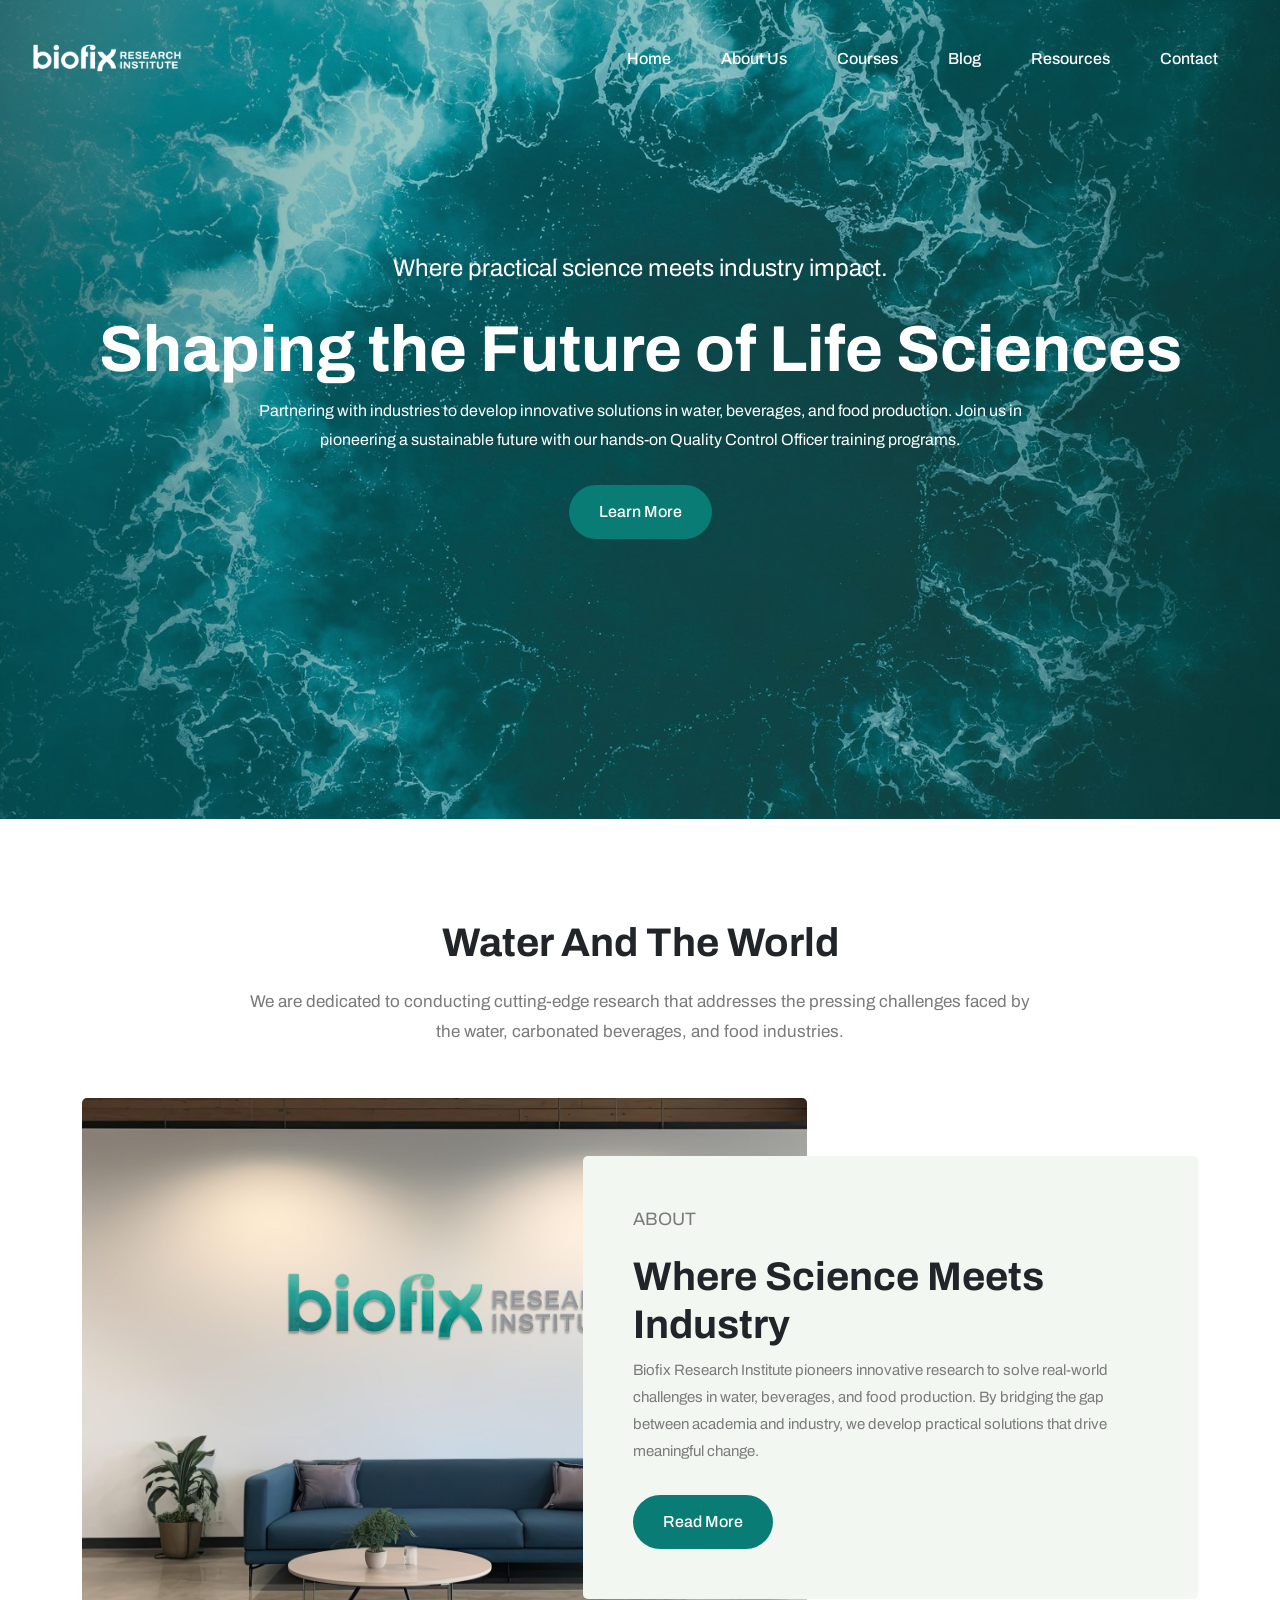
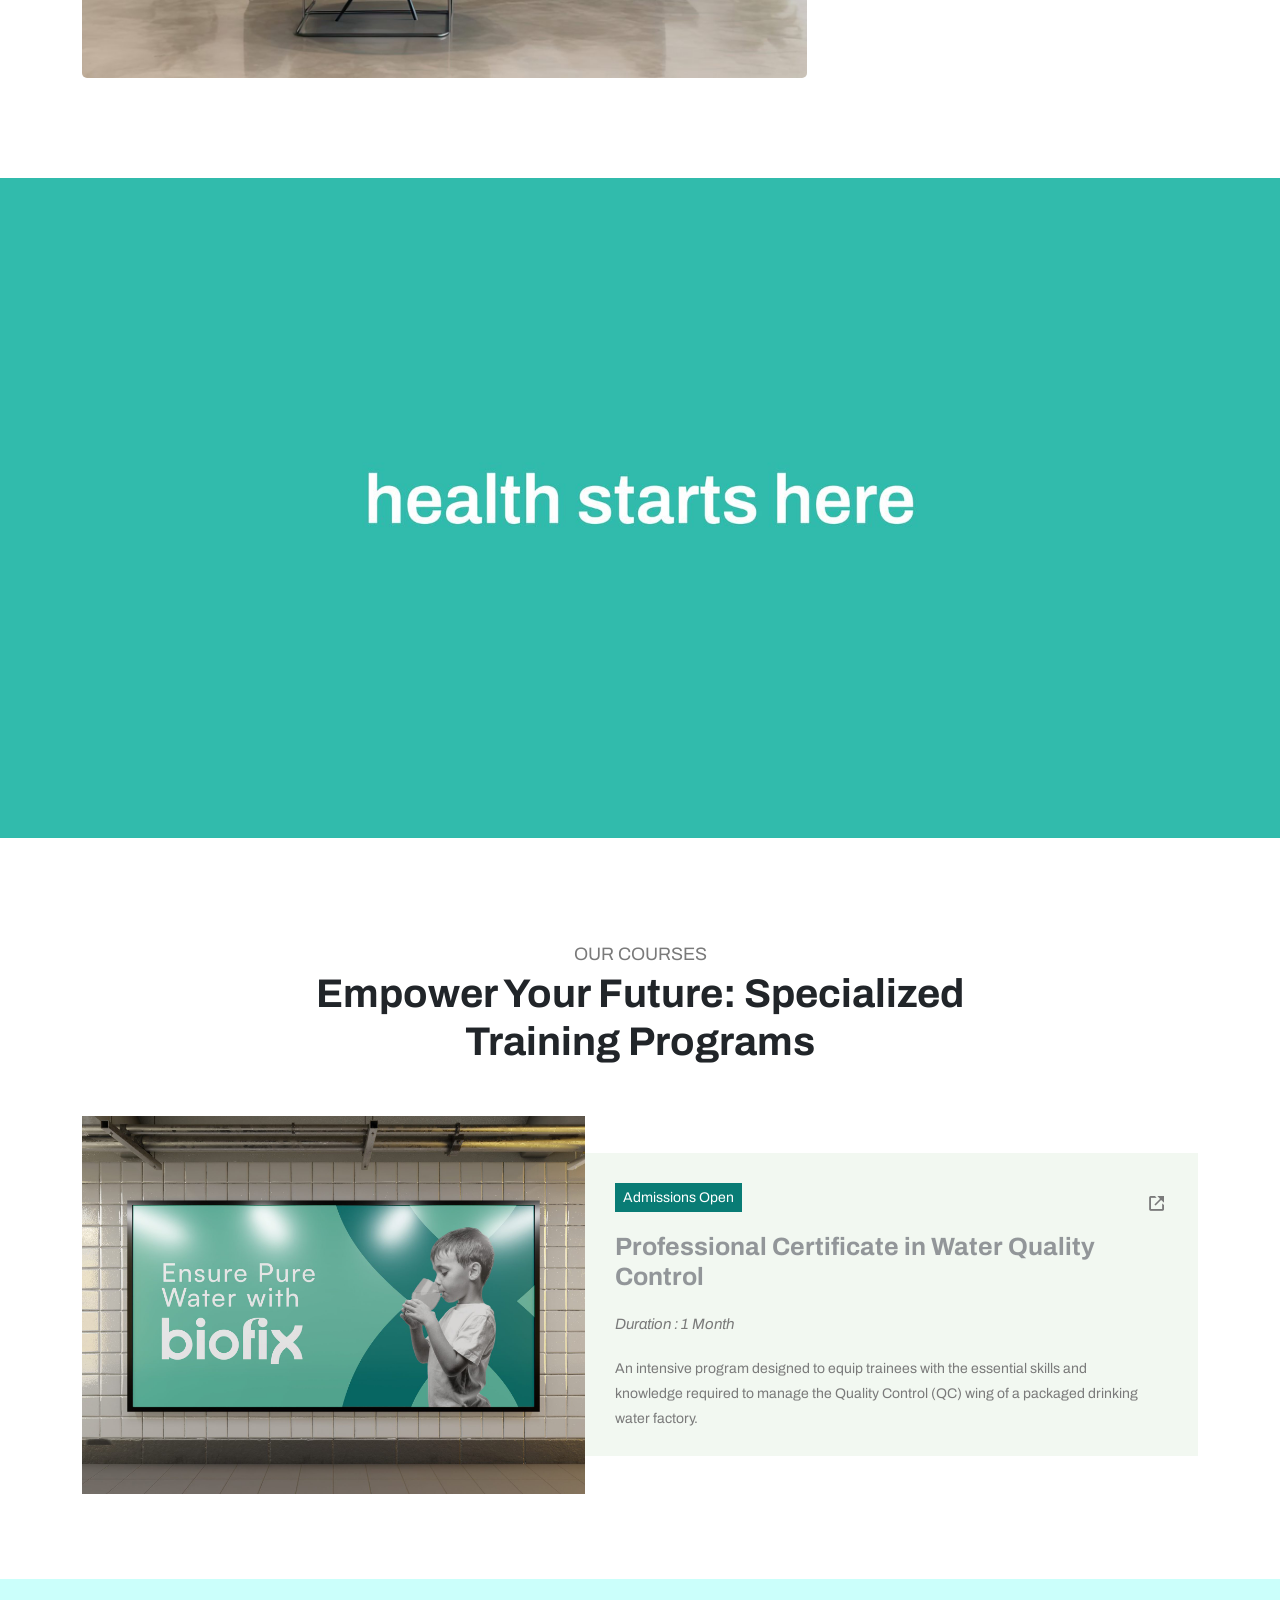
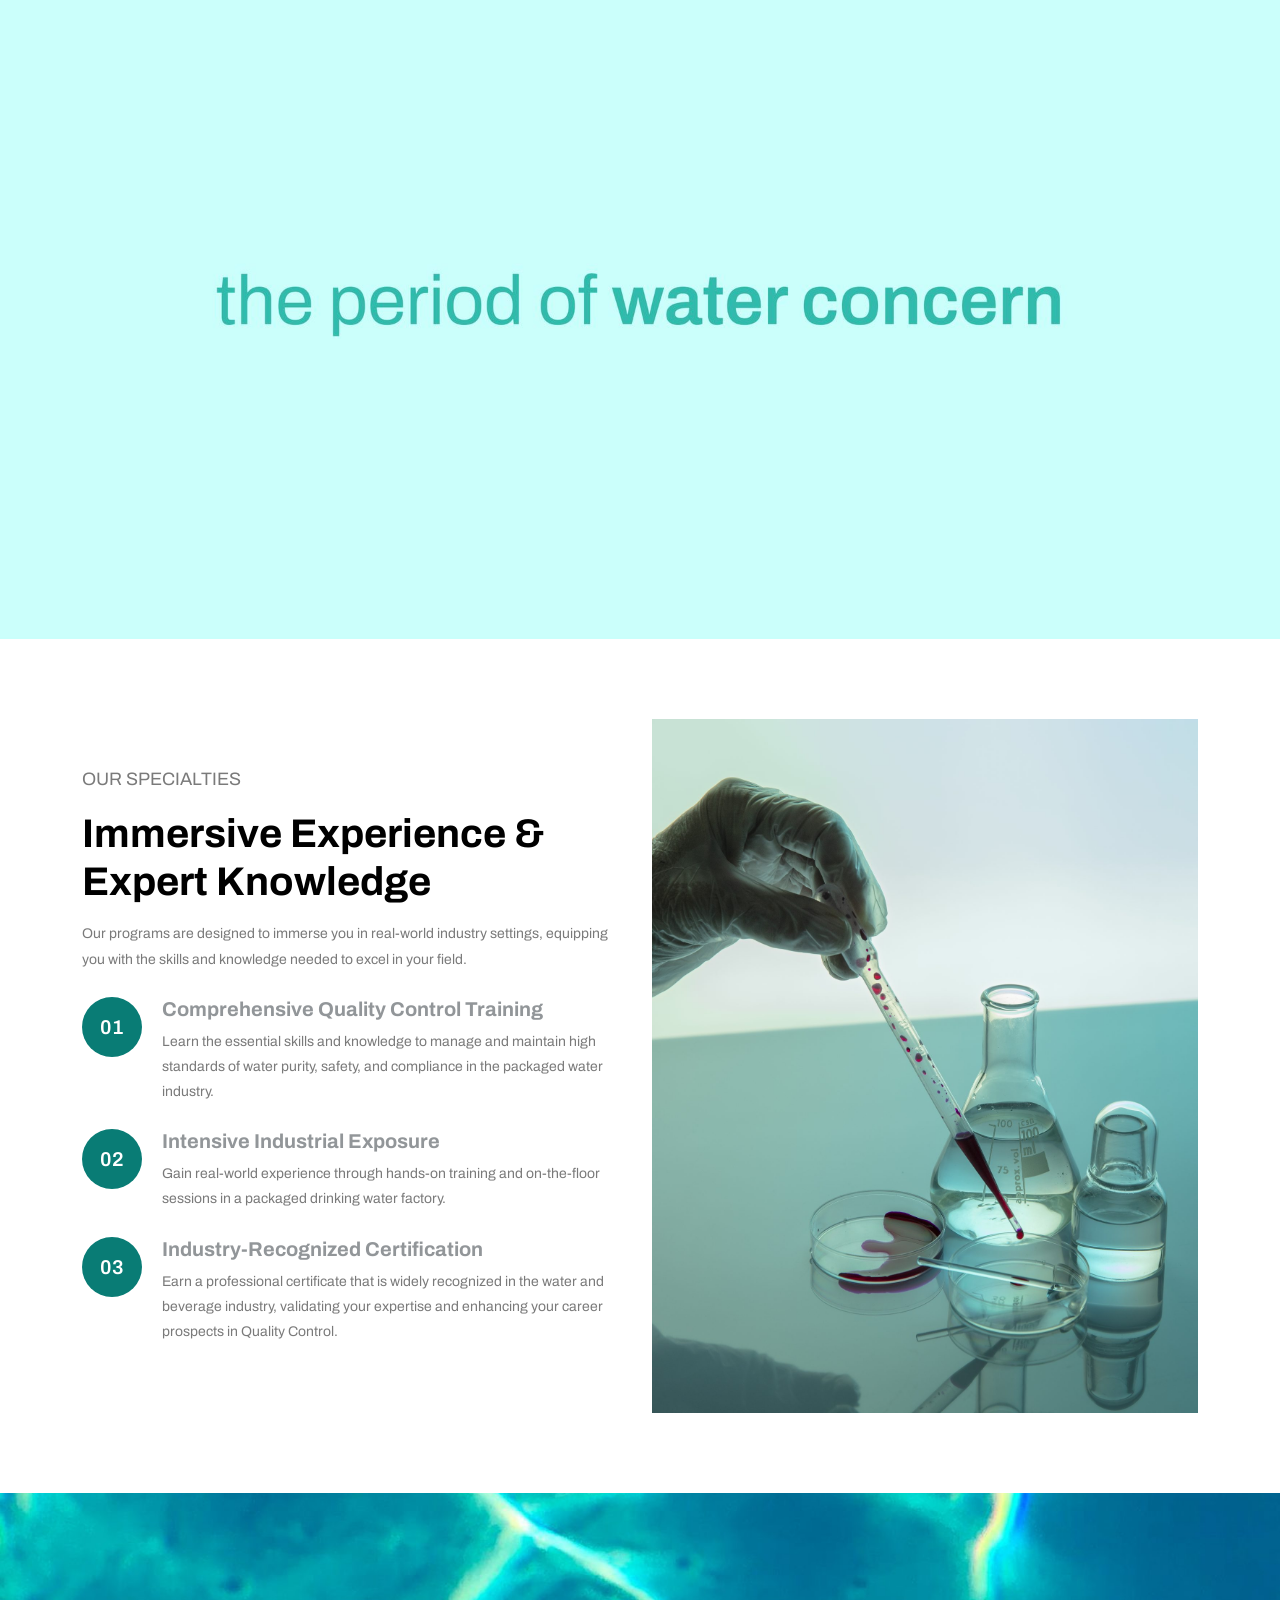
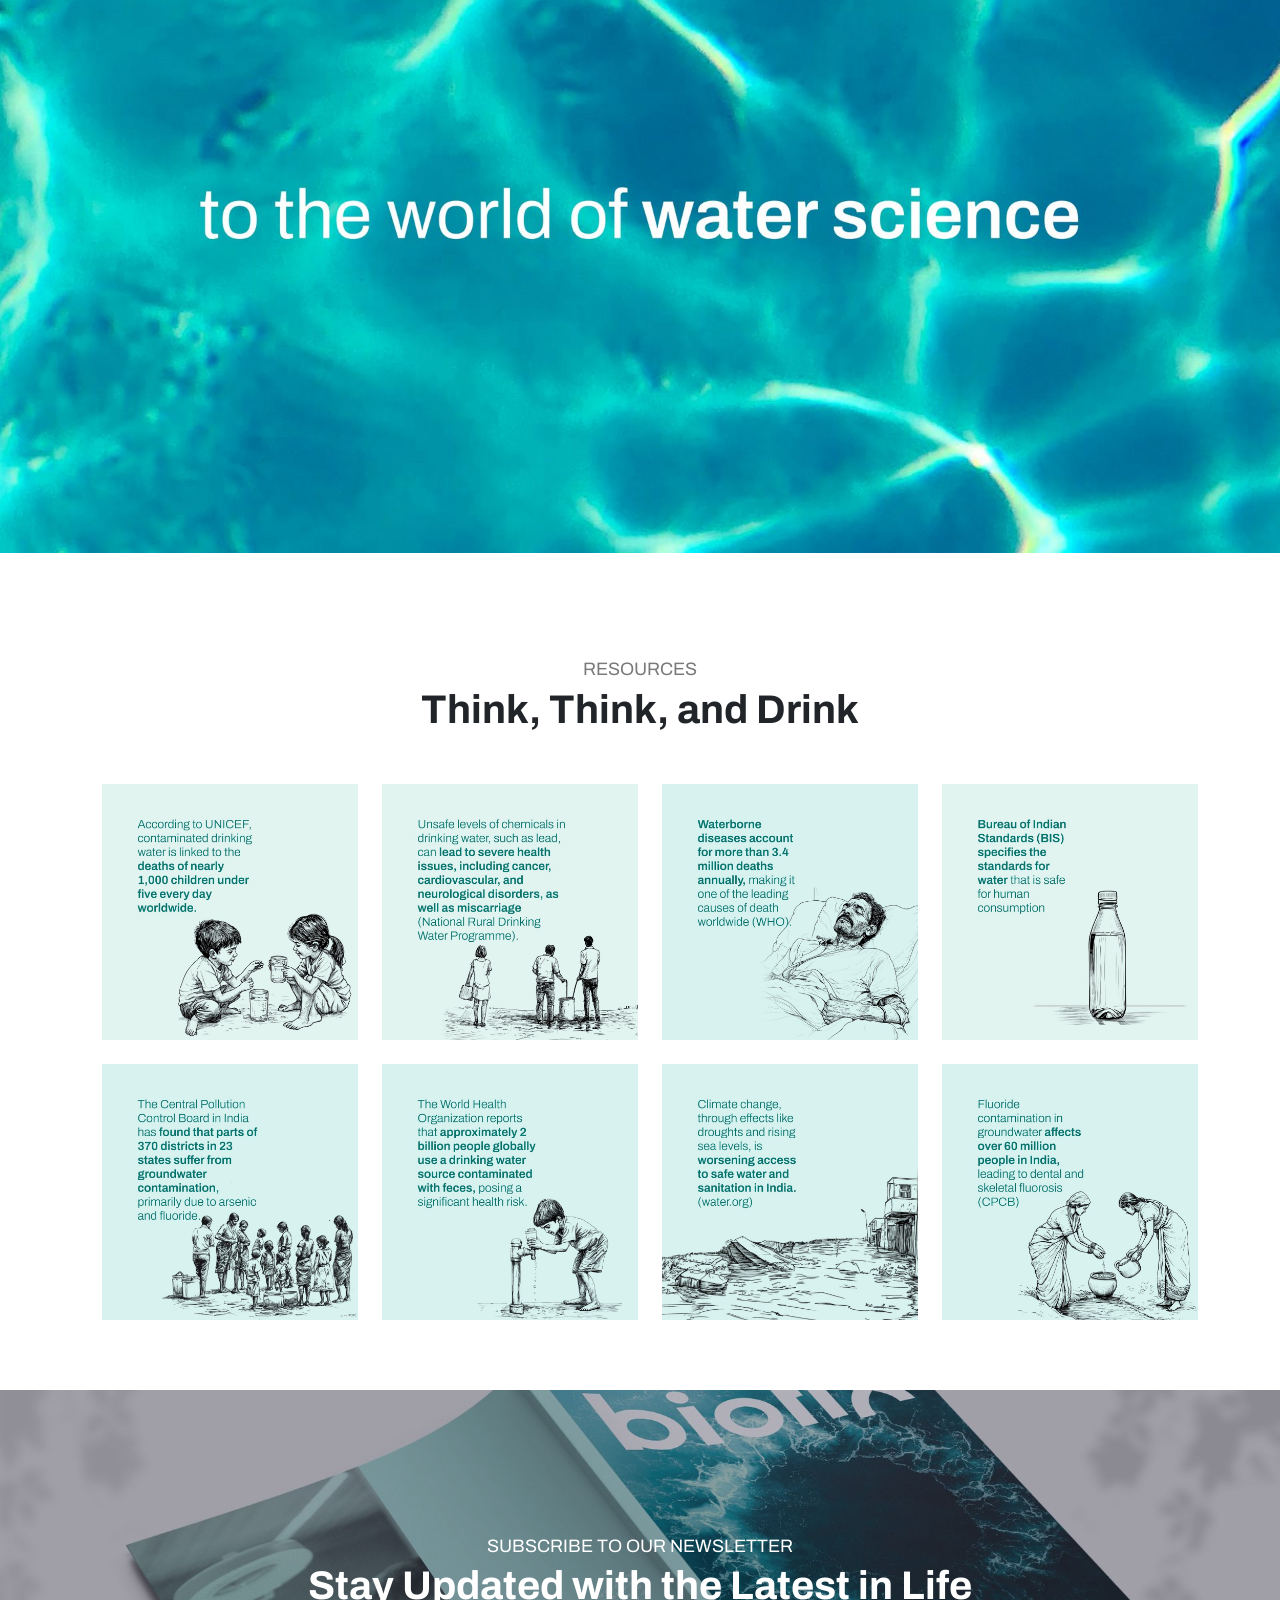
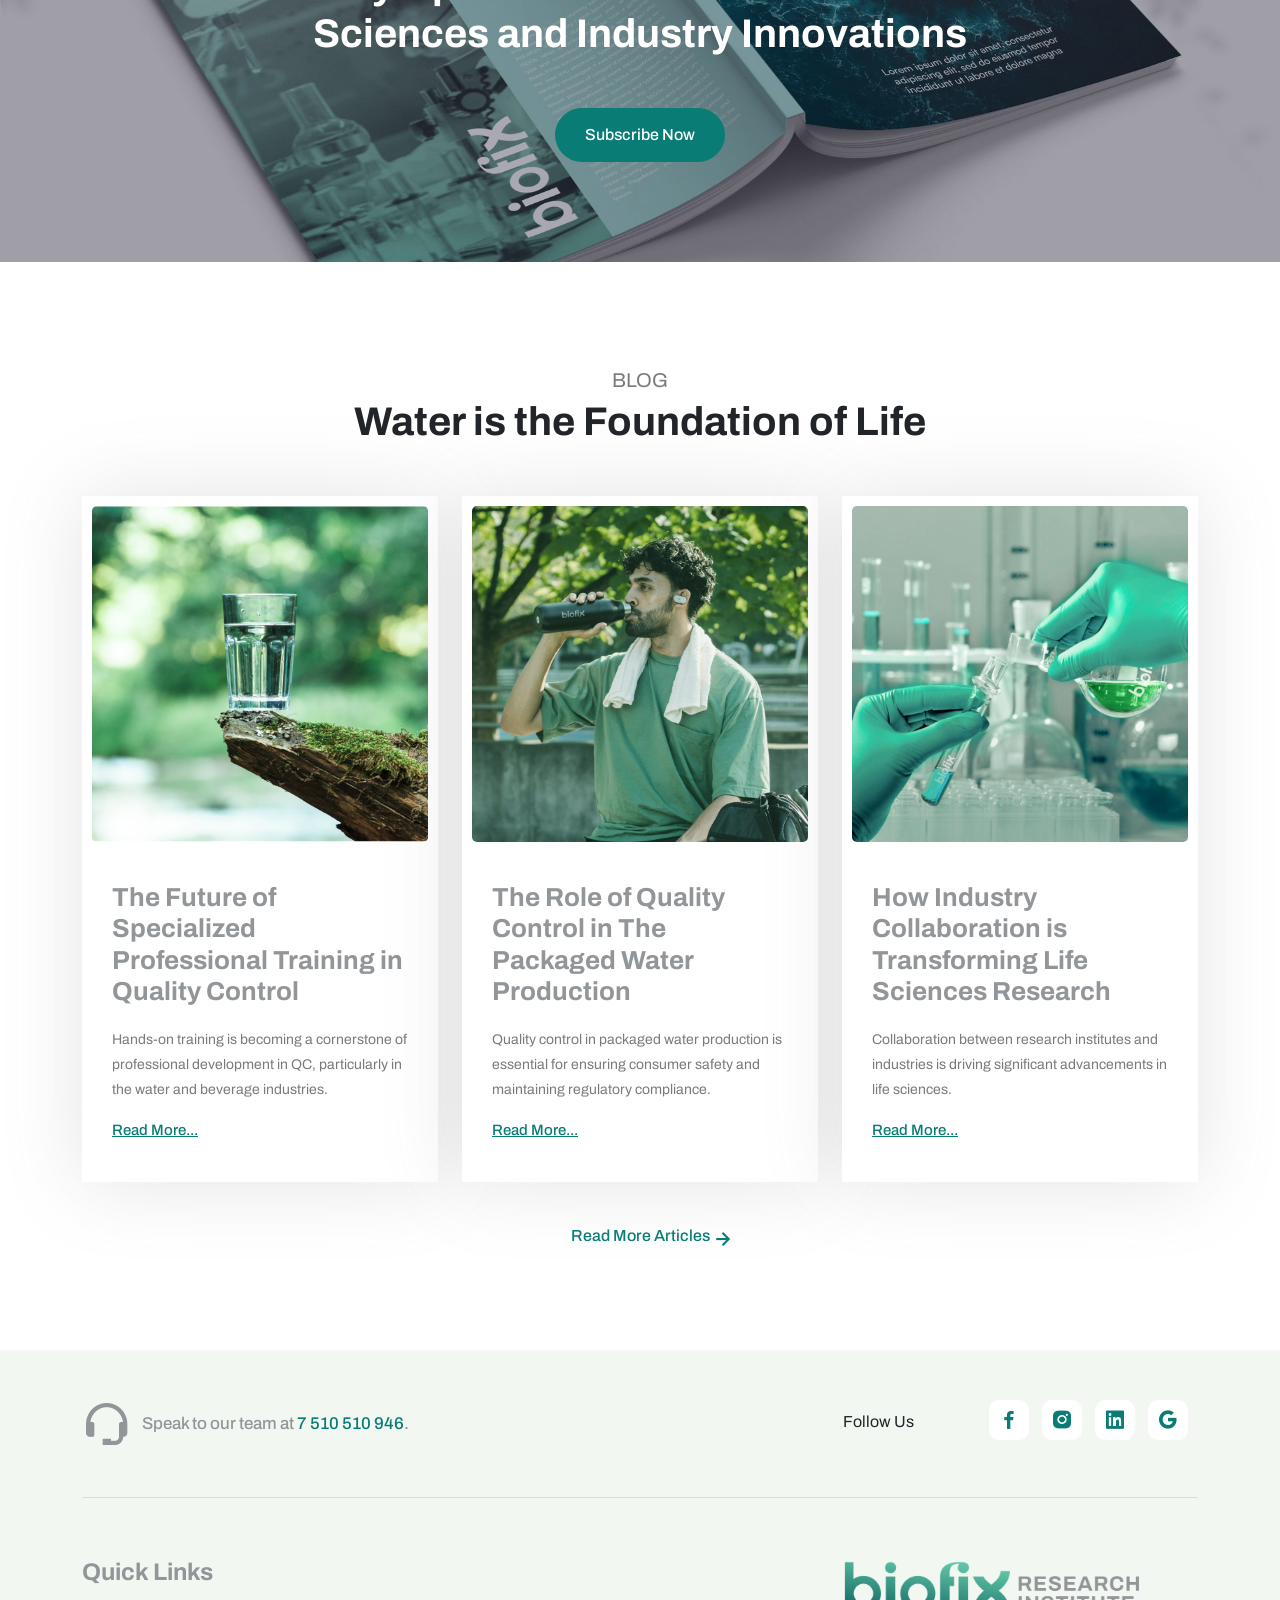
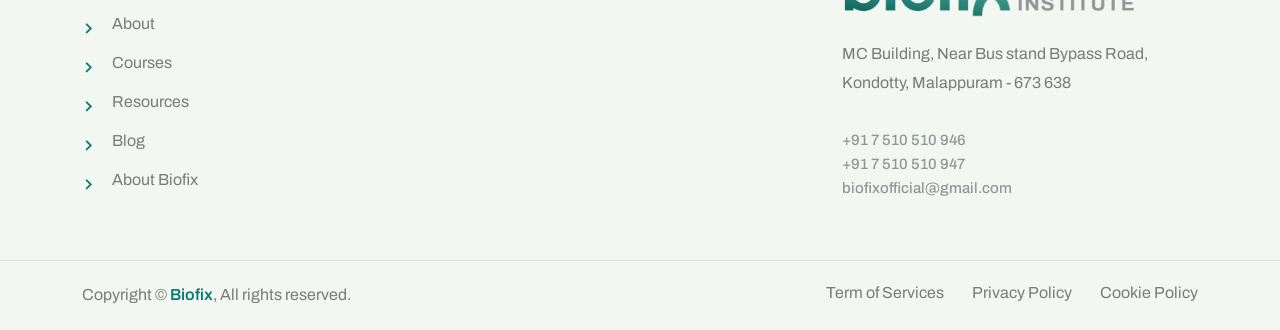
==== commit 4e787175: "Fix technical bugs, SEO, media compression, accessibility, and clean residual files while preserving" ====
--- a/index.html
+++ b/index.html
@@ -1,25 +1,22 @@
 <!doctype html>
-<html lang="zxx">
+<html lang="en">
 
 <head>
     <!-- Required meta tags -->
     <meta charset="utf-8">
     <meta name="viewport" content="width=device-width, initial-scale=1, shrink-to-fit=no">
-    <!-- Replace current meta tags with these optimized versions -->
     <meta name="description"
         content="Biofix Research Institute - Leading life sciences research and quality control training for water, beverage, and food industries. Professional certificate courses in water quality control.">
     <meta name="keywords"
         content="life sciences research, water quality control, quality control training, packaged water industry, food safety, beverage quality, Biofix Research Institute">
     <meta name="author" content="Biofix Research Institute">
-    <meta name="description" content="Life Sciences Research Institute">
-
-    <meta property="og:image" content="https:/biofixtechnology.com/assets/img/logo/Biofix.jpg" />
-
-    <!-- Add these after existing meta tags -->
+    <link rel="canonical" href="https://biofixtechnology.com/">
+
+    <meta property="og:image" content="https://biofixtechnology.com/assets/img/logo/Biofix.jpg" />
     <meta property="og:title" content="Biofix Research Institute - Life Sciences Research & Quality Control Training">
     <meta property="og:description"
         content="Leading research institute specializing in water, beverage, and food industry solutions. Professional training programs in quality control.">
-    <meta property="og:url" content="https://biofixtechnology.com">
+    <meta property="og:url" content="https://biofixtechnology.com/">
     <meta property="og:type" content="website">
     <meta property="og:site_name" content="Biofix Research Institute">
 
@@ -130,7 +127,7 @@
                     </div>
                 </div> -->
                 <a class="navbar-toggler" data-bs-toggle="offcanvas" href="#navbarOffcanvas" role="button"
-                    aria-controls="navbarOffcanvas">
+                    aria-controls="navbarOffcanvas" aria-label="Toggle navigation">
                     <i class='bx bx-menu'></i>
                 </a>
                 <div class="collapse navbar-collapse justify-content-between">
@@ -170,7 +167,7 @@
                 <ul class="contact-info list-style">
                     <li>
                         <i class="bx bxs-envelope"></i>
-                        <a href="biofixofficial@gmail.com">biofixofficial@gmail.com</a>
+                        <a href="mailto:biofixofficial@gmail.com">biofixofficial@gmail.com</a>
                     </li>
                     <li>
                         <i class="bx bxs-time"></i>
@@ -178,13 +175,13 @@
                     </li>
                 </ul>
                 <ul class="social-profile list-style">
-                    <li><a href="https://www.facebook.com/biofix.research.institute" target="_blank"><i
+                    <li><a href="https://www.facebook.com/biofix.research.institute" target="_blank" rel="noopener noreferrer" aria-label="Facebook"><i
                                 class='bx bxl-facebook'></i></a></li>
-                    <li><a href="https://www.instagram.com/biofix.research.institute/" target="_blank"><i
+                    <li><a href="https://www.instagram.com/biofix.research.institute/" target="_blank" rel="noopener noreferrer" aria-label="Instagram"><i
                                 class='bx bxl-instagram'></i></a></li>
-                    <li><a href="https://www.linkedin.com/company/biofix-technology-llp/" target="_blank"><i
+                    <li><a href="https://www.linkedin.com/company/biofix-technology-llp/" target="_blank" rel="noopener noreferrer" aria-label="LinkedIn"><i
                                 class='bx bxl-linkedin'></i></a></li>
-                    <li><a href="#" target="_blank"><i class='bx bxl-google'></i></a></li>
+                    <li><a href="#" aria-label="Google"><i class='bx bxl-google'></i></a></li>
                 </ul>
             </div>
         </div>
@@ -589,13 +586,13 @@
                         <div class="right-content">
                             <span>Follow Us</span>
                             <ul>
-                                <li><a href="https://www.facebook.com/biofix.research.institute"><i
+                                <li><a href="https://www.facebook.com/biofix.research.institute" target="_blank" rel="noopener noreferrer" aria-label="Facebook"><i
                                             class='bx bxl-facebook'></i></a></li>
-                                <li><a href="https://www.instagram.com/biofix.research.institute/"><i
+                                <li><a href="https://www.instagram.com/biofix.research.institute/" target="_blank" rel="noopener noreferrer" aria-label="Instagram"><i
                                             class='bx bxl-instagram-alt'></i></a></li>
-                                <li><a href="https://www.linkedin.com/company/biofix-technology-llp/"><i
+                                <li><a href="https://www.linkedin.com/company/biofix-technology-llp/" target="_blank" rel="noopener noreferrer" aria-label="LinkedIn"><i
                                             class='bx bxl-linkedin-square'></i></a></li>
-                                <li><a href="#"><i class='bx bxl-google'></i></a></li>
+                                <li><a href="#" aria-label="Google"><i class='bx bxl-google'></i></a></li>
                             </ul>
                         </div>
                     </div>
@@ -658,7 +655,7 @@
     </div>
     <!-- End Footer Area -->
 
-    <div class="go-top active">
+    <div class="go-top active" role="button" aria-label="Scroll to top">
         <i class="bx bx-up-arrow-alt"></i>
     </div>
 
